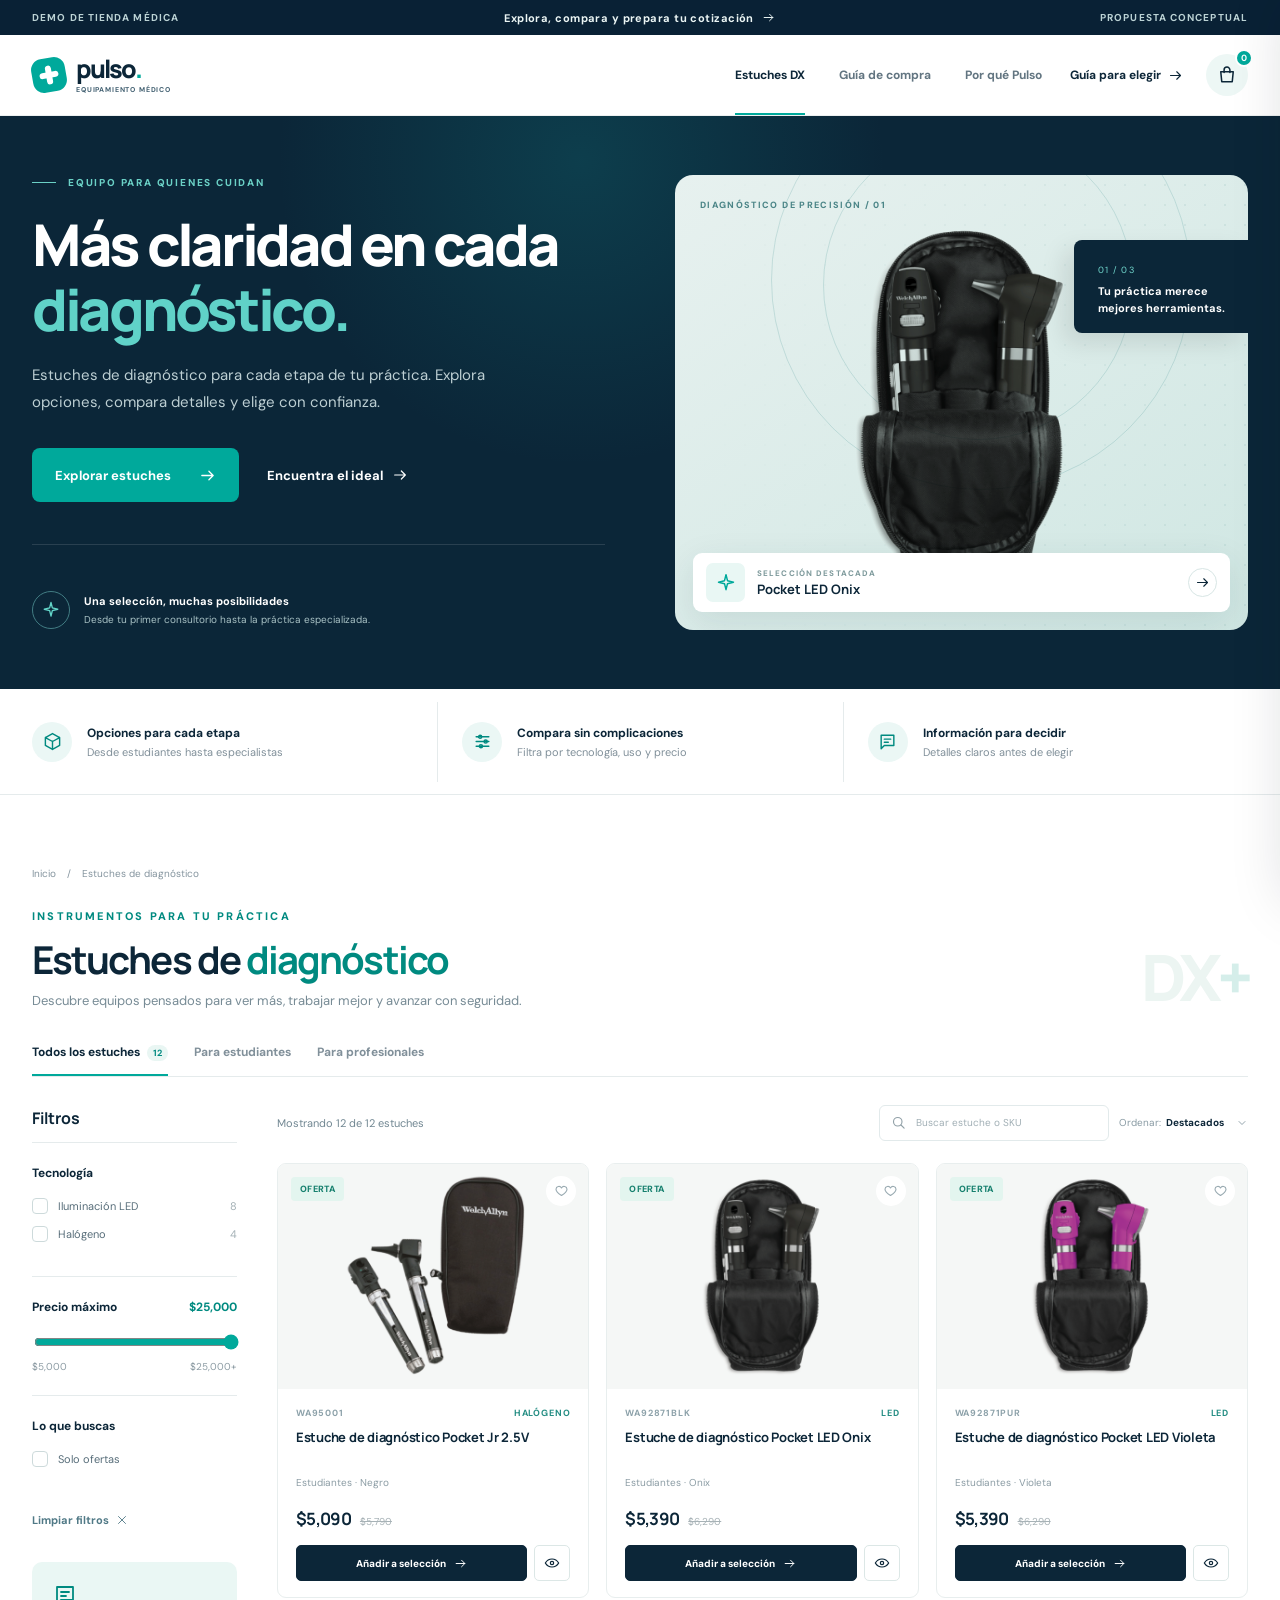
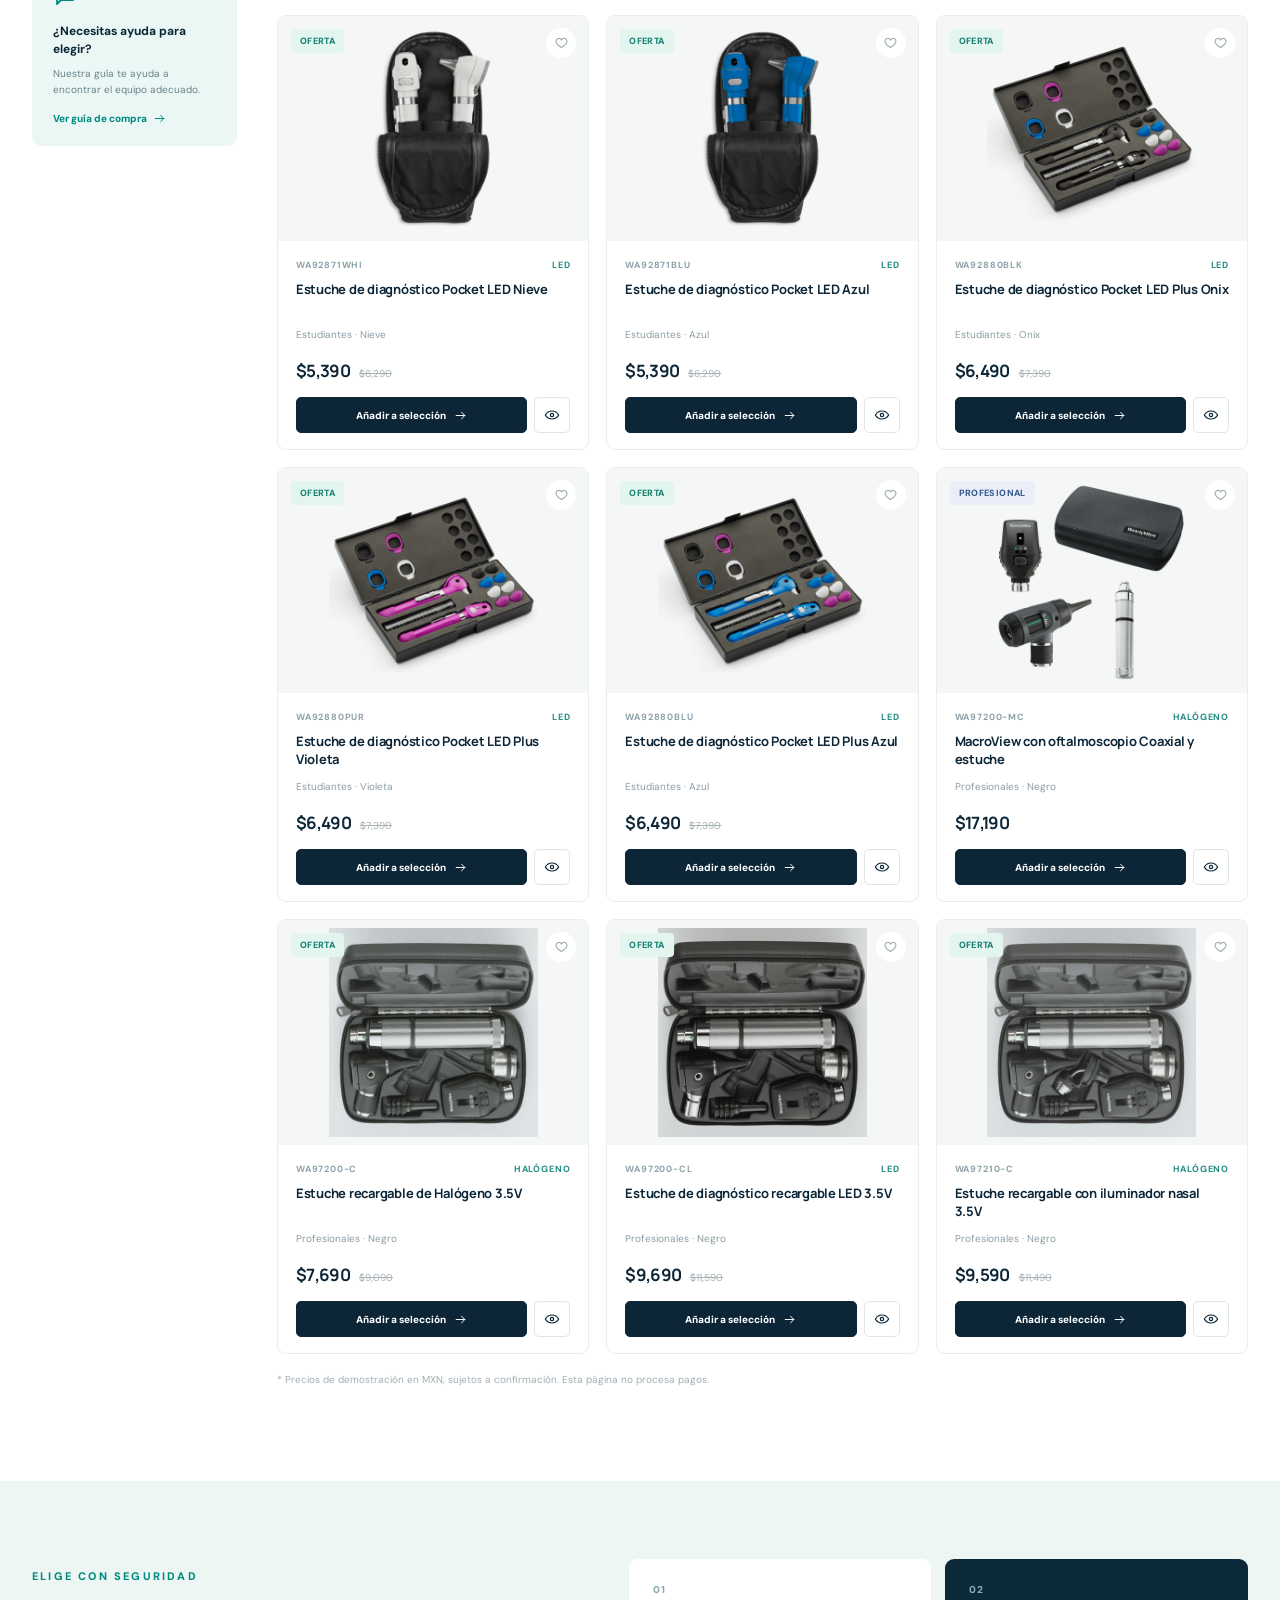
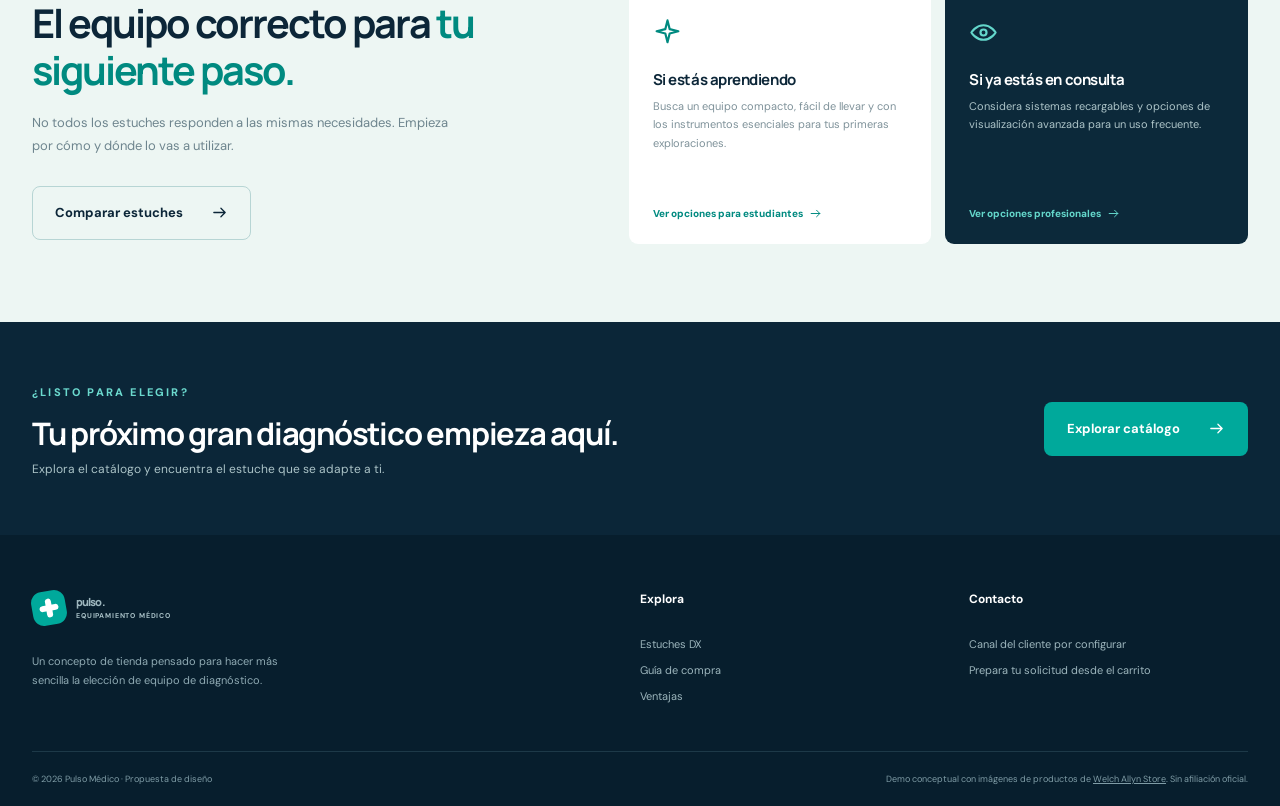
==== index.html @ 20e353cc "Build medical diagnostic kits storefront demo" ====
<!doctype html>
<html lang="es-MX">
<head>
  <meta charset="utf-8">
  <meta name="viewport" content="width=device-width, initial-scale=1">
  <meta name="theme-color" content="#0b2336">
  <meta name="robots" content="noindex, nofollow">
  <meta name="description" content="Demo de tienda de estuches de diagnóstico médico para estudiantes y profesionales.">
  <title>Estuches de diagnóstico | Pulso Médico — Demo</title>
  <link rel="icon" href="favicon.svg" type="image/svg+xml">
  <link rel="preconnect" href="https://fonts.googleapis.com">
  <link rel="preconnect" href="https://fonts.gstatic.com" crossorigin>
  <link href="https://fonts.googleapis.com/css2?family=DM+Sans:wght@400;500;600;700&family=Manrope:wght@400;500;600;700;800&display=swap" rel="stylesheet">
  <link rel="stylesheet" href="styles.css">
</head>
<body>
  <svg class="icon-sprite" xmlns="http://www.w3.org/2000/svg" aria-hidden="true">
    <symbol id="i-search" viewBox="0 0 24 24"><circle cx="10.8" cy="10.8" r="6.8"/><path d="m16 16 5 5"/></symbol>
    <symbol id="i-bag" viewBox="0 0 24 24"><path d="M4.5 8h15l-1.2 12H5.7L4.5 8Z"/><path d="M8.5 9V6a3.5 3.5 0 0 1 7 0v3"/></symbol>
    <symbol id="i-arrow" viewBox="0 0 24 24"><path d="M4 12h16m-6-6 6 6-6 6"/></symbol>
    <symbol id="i-chevron" viewBox="0 0 24 24"><path d="m6 9 6 6 6-6"/></symbol>
    <symbol id="i-check" viewBox="0 0 24 24"><path d="m4 12 5 5L20 6"/></symbol>
    <symbol id="i-heart" viewBox="0 0 24 24"><path d="M20.8 8.4c0 4.4-8.8 10-8.8 10s-8.8-5.6-8.8-10a4.7 4.7 0 0 1 8.8-2.1 4.7 4.7 0 0 1 8.8 2.1Z"/></symbol>
    <symbol id="i-close" viewBox="0 0 24 24"><path d="M5 5 19 19M19 5 5 19"/></symbol>
    <symbol id="i-sliders" viewBox="0 0 24 24"><path d="M4 6h16M4 12h16M4 18h16"/><circle cx="9" cy="6" r="2"/><circle cx="16" cy="12" r="2"/><circle cx="10" cy="18" r="2"/></symbol>
    <symbol id="i-spark" viewBox="0 0 24 24"><path d="m12 2 1.8 7.2L21 11l-7.2 1.8L12 20l-1.8-7.2L3 11l7.2-1.8L12 2Z"/></symbol>
    <symbol id="i-box" viewBox="0 0 24 24"><path d="m12 2 9 5-9 5-9-5 9-5Zm-9 5v10l9 5 9-5V7M12 12v10"/></symbol>
    <symbol id="i-chat" viewBox="0 0 24 24"><path d="M4 4h16v13H8l-4 4V4Z"/><path d="M8 9h8M8 13h5"/></symbol>
    <symbol id="i-eye" viewBox="0 0 24 24"><path d="M2 12s3.5-6 10-6 10 6 10 6-3.5 6-10 6-10-6-10-6Z"/><circle cx="12" cy="12" r="2.5"/></symbol>
    <symbol id="i-trash" viewBox="0 0 24 24"><path d="M4 7h16M9 7V4h6v3M7 7l1 13h8l1-13M10 10v7m4-7v7"/></symbol>
  </svg>

  <div class="announcement"><div class="container announcement-inner"><span>DEMO DE TIENDA MÉDICA</span><span>Explora, compara y prepara tu cotización <svg class="icon"><use href="#i-arrow"/></svg></span><span>PROPUESTA CONCEPTUAL</span></div></div>
  <header class="site-header" id="inicio"><div class="container header-inner">
    <a class="brand" href="#inicio" aria-label="Pulso Médico, ir al inicio"><span class="brand-mark"><span></span><span></span></span><span class="brand-text">pulso<span>.</span><small>EQUIPAMIENTO MÉDICO</small></span></a>
    <nav class="desktop-nav" aria-label="Navegación principal"><a href="#catalogo" class="active">Estuches DX</a><a href="#guia">Guía de compra</a><a href="#ventajas">Por qué Pulso</a></nav>
    <div class="header-actions"><a class="header-help" href="#guia">Guía para elegir <svg class="icon"><use href="#i-arrow"/></svg></a><button class="cart-trigger" type="button" id="open-cart" aria-label="Abrir carrito"><svg class="icon"><use href="#i-bag"/></svg><span id="cart-count">0</span></button><button class="menu-trigger" id="menu-trigger" type="button" aria-label="Abrir menú" aria-expanded="false"><span></span><span></span><span></span></button></div>
  </div><nav class="mobile-nav" id="mobile-nav" aria-label="Navegación móvil" hidden><a href="#catalogo">Estuches DX</a><a href="#guia">Guía de compra</a><a href="#ventajas">Por qué Pulso</a></nav></header>

  <main>
    <section class="hero" aria-labelledby="hero-heading"><div class="container hero-grid"><div class="hero-copy"><div class="eyebrow"><span></span> EQUIPO PARA QUIENES CUIDAN</div><h1 id="hero-heading">Más claridad en cada <em>diagnóstico.</em></h1><p>Estuches de diagnóstico para cada etapa de tu práctica. Explora opciones, compara detalles y elige con confianza.</p><div class="hero-actions"><a class="button button-primary" href="#catalogo">Explorar estuches <svg class="icon"><use href="#i-arrow"/></svg></a><a class="text-link light" href="#guia">Encuentra el ideal <svg class="icon"><use href="#i-arrow"/></svg></a></div><div class="hero-proof"><span><svg class="icon"><use href="#i-spark"/></svg></span><div><strong>Una selección, muchas posibilidades</strong><small>Desde tu primer consultorio hasta la práctica especializada.</small></div></div></div>
    <div class="hero-visual"><div class="hero-orbit orbit-one"></div><div class="hero-orbit orbit-two"></div><span class="hero-visual-label">DIAGNÓSTICO DE PRECISIÓN / 01</span><div class="hero-image-wrap"><img src="assets/pocket-onix.png" alt="Estuche de diagnóstico Welch Allyn Pocket LED Onix" fetchpriority="high"></div><div class="hero-product-info"><span class="hero-product-icon"><svg class="icon"><use href="#i-spark"/></svg></span><span><small>SELECCIÓN DESTACADA</small><strong>Pocket LED Onix</strong></span><a href="#catalogo" aria-label="Ver Pocket LED Onix"><svg class="icon"><use href="#i-arrow"/></svg></a></div><div class="float-note"><span>01 / 03</span><strong>Tu práctica merece<br>mejores herramientas.</strong></div></div></div></section>

    <section class="benefits" id="ventajas" aria-label="Ventajas de la tienda"><div class="container benefits-grid"><div class="benefit"><span class="benefit-icon"><svg class="icon"><use href="#i-box"/></svg></span><div><strong>Opciones para cada etapa</strong><span>Desde estudiantes hasta especialistas</span></div></div><div class="benefit"><span class="benefit-icon"><svg class="icon"><use href="#i-sliders"/></svg></span><div><strong>Compara sin complicaciones</strong><span>Filtra por tecnología, uso y precio</span></div></div><div class="benefit"><span class="benefit-icon"><svg class="icon"><use href="#i-chat"/></svg></span><div><strong>Información para decidir</strong><span>Detalles claros antes de elegir</span></div></div></div></section>

    <section class="catalog-section" id="catalogo" aria-labelledby="catalog-heading"><div class="container"><div class="breadcrumbs"><a href="#inicio">Inicio</a><span>/</span><span>Estuches de diagnóstico</span></div><div class="section-heading"><div><span class="section-kicker">INSTRUMENTOS PARA TU PRÁCTICA</span><h2 id="catalog-heading">Estuches de <span>diagnóstico</span></h2><p>Descubre equipos pensados para ver más, trabajar mejor y avanzar con seguridad.</p></div><div class="heading-decoration" aria-hidden="true">DX<span>+</span></div></div>
    <div class="category-tabs" role="tablist" aria-label="Tipo de estuche"><button class="category-tab active" type="button" data-category="all" role="tab" aria-selected="true">Todos los estuches <span id="all-count">12</span></button><button class="category-tab" type="button" data-category="Estudiantes" role="tab" aria-selected="false">Para estudiantes</button><button class="category-tab" type="button" data-category="Profesionales" role="tab" aria-selected="false">Para profesionales</button></div>
    <div class="catalog-layout"><aside class="filters" id="filters"><div class="filters-top"><h3>Filtros</h3><button class="filters-close" id="filters-close" aria-label="Cerrar filtros"><svg class="icon"><use href="#i-close"/></svg></button></div><div class="filter-group"><h4>Tecnología</h4><label class="check-row"><input type="checkbox" name="technology" value="LED"><span class="fake-check"></span><span>Iluminación LED</span><span class="filter-count">8</span></label><label class="check-row"><input type="checkbox" name="technology" value="Halógeno"><span class="fake-check"></span><span>Halógeno</span><span class="filter-count">4</span></label></div><div class="filter-group"><h4>Precio máximo <span id="price-display">$25,000</span></h4><input id="price-range" type="range" min="5000" max="25000" step="500" value="25000" aria-label="Precio máximo"><div class="range-labels"><span>$5,000</span><span>$25,000+</span></div></div><div class="filter-group"><h4>Lo que buscas</h4><label class="check-row"><input type="checkbox" id="sale-only"><span class="fake-check"></span><span>Solo ofertas</span></label></div><button class="clear-filters" id="clear-filters" type="button">Limpiar filtros <svg class="icon"><use href="#i-close"/></svg></button><div class="filter-help"><svg class="icon"><use href="#i-chat"/></svg><strong>¿Necesitas ayuda para elegir?</strong><span>Nuestra guía te ayuda a encontrar el equipo adecuado.</span><a href="#guia">Ver guía de compra <svg class="icon"><use href="#i-arrow"/></svg></a></div></aside>
    <div class="catalog-main"><div class="catalog-toolbar"><div class="result-count" id="result-count">Mostrando 12 estuches</div><div class="toolbar-actions"><label class="search-field"><svg class="icon"><use href="#i-search"/></svg><input id="search-input" type="search" placeholder="Buscar estuche o SKU" aria-label="Buscar estuche o SKU"></label><label class="sort-field"><span>Ordenar:</span><select id="sort-select" aria-label="Ordenar productos"><option value="featured">Destacados</option><option value="price-asc">Menor precio</option><option value="price-desc">Mayor precio</option><option value="name">Nombre A–Z</option></select><svg class="icon"><use href="#i-chevron"/></svg></label><button class="filter-toggle" id="filter-toggle" type="button"><svg class="icon"><use href="#i-sliders"/></svg> Filtros</button></div></div><div id="active-filters" class="active-filters" aria-live="polite"></div><div class="product-grid" id="product-grid"></div><div class="empty-state" id="empty-state" hidden><span><svg class="icon"><use href="#i-search"/></svg></span><h3>No encontramos estuches con esos filtros</h3><p>Prueba con otro término o ajusta los filtros para ver más opciones.</p><button type="button" class="button button-dark" id="empty-reset">Ver todos los estuches</button></div><p class="catalog-note">* Precios de demostración en MXN, sujetos a confirmación. Esta página no procesa pagos.</p></div></div></div></section>

    <section class="guide-section" id="guia"><div class="container guide-grid"><div class="guide-copy"><span class="section-kicker">ELIGE CON SEGURIDAD</span><h2>El equipo correcto para <em>tu siguiente paso.</em></h2><p>No todos los estuches responden a las mismas necesidades. Empieza por cómo y dónde lo vas a utilizar.</p><a href="#catalogo" class="button button-outline">Comparar estuches <svg class="icon"><use href="#i-arrow"/></svg></a></div><div class="guide-cards"><article class="guide-card"><span>01</span><svg class="icon"><use href="#i-spark"/></svg><h3>Si estás aprendiendo</h3><p>Busca un equipo compacto, fácil de llevar y con los instrumentos esenciales para tus primeras exploraciones.</p><button type="button" data-guide="Estudiantes">Ver opciones para estudiantes <svg class="icon"><use href="#i-arrow"/></svg></button></article><article class="guide-card dark"><span>02</span><svg class="icon"><use href="#i-eye"/></svg><h3>Si ya estás en consulta</h3><p>Considera sistemas recargables y opciones de visualización avanzada para un uso frecuente.</p><button type="button" data-guide="Profesionales">Ver opciones profesionales <svg class="icon"><use href="#i-arrow"/></svg></button></article></div></div></section>
    <section class="closing-cta"><div class="container closing-inner"><div><span class="section-kicker">¿LISTO PARA ELEGIR?</span><h2>Tu próximo gran diagnóstico empieza aquí.</h2><p>Explora el catálogo y encuentra el estuche que se adapte a ti.</p></div><a class="button button-primary" href="#catalogo">Explorar catálogo <svg class="icon"><use href="#i-arrow"/></svg></a></div></section>
  </main>
  <footer class="site-footer"><div class="container footer-main"><div><a class="brand footer-brand" href="#inicio"><span class="brand-mark"><span></span><span></span></span><span class="brand-text">pulso<span>.</span><small>EQUIPAMIENTO MÉDICO</small></span></a><p>Un concepto de tienda pensado para hacer más sencilla la elección de equipo de diagnóstico.</p></div><div><h3>Explora</h3><a href="#catalogo">Estuches DX</a><a href="#guia">Guía de compra</a><a href="#ventajas">Ventajas</a></div><div><h3>Contacto</h3><span>Canal del cliente por configurar</span><span>Prepara tu solicitud desde el carrito</span></div></div><div class="container footer-bottom"><span>© 2026 Pulso Médico · Propuesta de diseño</span><span>Demo conceptual con imágenes de productos de <a href="https://welchallynstore.mx/categoria-producto/estuches-de-dx" target="_blank" rel="noopener noreferrer">Welch Allyn Store</a>. Sin afiliación oficial.</span></div></footer>
  <div class="overlay" id="overlay" hidden></div><aside class="cart-drawer" id="cart-drawer" aria-label="Carrito de demostración" aria-hidden="true"><div class="drawer-header"><div><span>MI SELECCIÓN</span><h2>Tu carrito <small id="drawer-count">(0)</small></h2></div><button type="button" class="icon-button" id="close-cart" aria-label="Cerrar carrito"><svg class="icon"><use href="#i-close"/></svg></button></div><div class="cart-items" id="cart-items"></div><div class="cart-footer"><div class="cart-subtotal"><span>Subtotal estimado</span><strong id="cart-subtotal">$0</strong></div><p>Precios ilustrativos. El vendedor confirmará precio y disponibilidad.</p><button class="button button-primary full" id="quote-button" type="button">Copiar solicitud <svg class="icon"><use href="#i-arrow"/></svg></button><button class="text-button" id="continue-shopping" type="button">Seguir explorando</button></div></aside>
  <div class="modal" id="product-modal" role="dialog" aria-modal="true" aria-labelledby="modal-title" aria-hidden="true"><div class="modal-panel"><button type="button" class="icon-button modal-close" id="close-modal" aria-label="Cerrar detalles"><svg class="icon"><use href="#i-close"/></svg></button><div id="modal-content"></div></div></div><div class="toast" id="toast" role="status" aria-live="polite"></div>
  <script src="app.js" defer></script>
</body>
</html>
---- styles.css ----
:root{--ink:#0c2638;--ink-soft:#426071;--muted:#7a8c96;--teal:#00a99b;--teal-dark:#008a80;--mint:#e9f7f4;--cream:#f7f8f7;--line:#e5ebec;--white:#fff;--shadow:0 18px 50px rgba(19,50,63,.1)}
*{box-sizing:border-box}html{scroll-behavior:smooth}body{margin:0;background:#fff;color:var(--ink);font-family:"DM Sans",Arial,sans-serif;-webkit-font-smoothing:antialiased}body.locked{overflow:hidden}button,input,select{font:inherit}button{cursor:pointer}a{color:inherit;text-decoration:none}img{max-width:100%;display:block}.icon-sprite{position:absolute;width:0;height:0;overflow:hidden}.icon{width:20px;height:20px;fill:none;stroke:currentColor;stroke-width:1.8;stroke-linecap:round;stroke-linejoin:round;flex:none}.container{width:min(100% - 64px,1280px);margin-inline:auto}.button{display:inline-flex;align-items:center;justify-content:space-between;gap:28px;min-height:54px;padding:0 22px;border:1px solid transparent;border-radius:8px;font-weight:700;font-size:13px;white-space:nowrap;transition:transform .2s,background .2s,box-shadow .2s}.button:hover{transform:translateY(-2px)}.button .icon{width:17px;height:17px}.button-primary{color:#fff;background:var(--teal)}.button-primary:hover{background:var(--teal-dark);box-shadow:0 10px 25px rgba(0,169,155,.2)}.button-dark{color:#fff;background:var(--ink)}.button-outline{border-color:#b7d5d4;color:var(--ink);background:transparent}.button-outline:hover{background:#fff}.button.full{width:100%}.text-link{display:inline-flex;align-items:center;gap:9px;font-size:13px;font-weight:700}.text-link .icon{width:16px;height:16px}.text-link.light{color:#fff}.section-kicker{font-size:11px;letter-spacing:.2em;font-weight:800;color:var(--teal-dark)}
.announcement{height:35px;background:#092135;color:#bcd3d5;font-size:10px;font-weight:700;letter-spacing:.11em}.announcement-inner{height:100%;display:flex;align-items:center;justify-content:space-between}.announcement-inner span:nth-child(2){display:flex;align-items:center;gap:8px;color:#ecf6f5;letter-spacing:.04em;text-transform:none;font-size:11px}.announcement .icon{width:13px;height:13px}
.site-header{position:relative;z-index:20;background:#fff;border-bottom:1px solid #edf0f0}.header-inner{height:80px;display:flex;align-items:center;justify-content:space-between;gap:28px}.brand{display:inline-flex;align-items:center;gap:10px;min-width:166px}.brand-mark{width:34px;height:34px;border-radius:11px;background:var(--teal);position:relative;display:block;transform:rotate(-10deg)}.brand-mark span{position:absolute;left:50%;top:50%;transform:translate(-50%,-50%);background:#fff;border-radius:4px}.brand-mark span:first-child{width:19px;height:6px}.brand-mark span:last-child{width:6px;height:19px}.brand-text{font-family:Manrope,Arial,sans-serif;font-weight:800;font-size:25px;line-height:.95;letter-spacing:-.08em}.brand-text>span{color:var(--teal)}.brand-text small{display:block;font-family:"DM Sans",Arial,sans-serif;letter-spacing:.12em;font-size:7px;font-weight:700;margin-top:6px;color:var(--ink-soft)}.desktop-nav{display:flex;height:100%;align-items:center;gap:34px;margin-left:auto}.desktop-nav a{font-size:12px;font-weight:700;color:#627581;height:100%;display:flex;align-items:center;position:relative}.desktop-nav a.active,.desktop-nav a:hover{color:var(--ink)}.desktop-nav a.active::after{content:"";height:2px;background:var(--teal);position:absolute;bottom:0;left:0;right:0}.header-actions{display:flex;align-items:center;gap:23px}.header-help{font-size:12px;font-weight:700;display:flex;align-items:center;gap:7px;color:var(--ink)}.header-help .icon{width:15px;height:15px}.cart-trigger{border:0;background:#edf7f5;color:var(--ink);width:42px;height:42px;border-radius:50%;position:relative;display:grid;place-items:center}.cart-trigger .icon{width:20px;height:20px}.cart-trigger span{position:absolute;top:-5px;right:-5px;background:var(--teal);color:#fff;border:2px solid #fff;border-radius:50%;min-width:18px;height:18px;display:grid;place-items:center;font-size:9px;font-weight:700}.menu-trigger{display:none;background:none;border:0;width:30px;padding:4px}.menu-trigger span{display:block;height:2px;background:var(--ink);margin:5px 0}.mobile-nav{display:none}
.hero{position:relative;overflow:hidden;background:#0b2638;color:#fff}.hero::before{content:"";position:absolute;width:650px;height:650px;border-radius:50%;background:radial-gradient(circle,rgba(18,120,127,.29),transparent 66%);left:20%;top:-280px;pointer-events:none}.hero-grid{min-height:550px;display:grid;grid-template-columns:1fr 1fr;align-items:center;gap:70px;padding-top:46px;padding-bottom:46px;position:relative}.hero-copy{padding:14px 0}.eyebrow{display:flex;align-items:center;gap:12px;color:#6bd1c6;letter-spacing:.18em;font-size:10px;font-weight:800}.eyebrow span{width:24px;height:1px;background:#6bd1c6}.hero h1{font-family:Manrope,Arial,sans-serif;font-weight:800;letter-spacing:-.057em;font-size:clamp(44px,4.5vw,69px);line-height:1.13;max-width:650px;margin:23px 0 20px}.hero h1 em,.guide-copy h2 em{font-style:normal;color:#60d2c8}.hero-copy>p{max-width:500px;color:#bdcfd3;font-size:15px;line-height:1.8;margin:0}.hero-actions{display:flex;align-items:center;gap:28px;margin-top:32px}.hero-proof{display:flex;gap:14px;align-items:center;padding-top:46px;margin-top:42px;border-top:1px solid rgba(255,255,255,.12)}.hero-proof>span{width:38px;height:38px;border:1px solid #427d84;border-radius:50%;display:grid;place-items:center;color:#63d5c9}.hero-proof .icon{width:18px}.hero-proof strong{font-size:11px;display:block}.hero-proof small{display:block;color:#a9c2c5;font-size:10px;margin-top:5px}
.hero-visual{height:455px;position:relative;isolation:isolate;border-radius:18px;background:linear-gradient(145deg,#e7f1ef,#d0e7e3);overflow:hidden}.hero-visual::after{content:"";position:absolute;inset:0;background-image:radial-gradient(#8db9b8 1px,transparent 1px);background-size:20px 20px;opacity:.2;mask-image:linear-gradient(to right,transparent,black);z-index:-1}.hero-orbit{position:absolute;border:1px solid rgba(72,152,149,.22);border-radius:50%;z-index:-1}.orbit-one{width:420px;height:420px;right:10%;top:-23%}.orbit-two{width:310px;height:310px;right:20%;top:-10%}.hero-visual-label{position:absolute;top:24px;left:25px;font-size:9px;color:#4b8587;font-weight:800;letter-spacing:.15em}.hero-image-wrap{position:absolute;inset:42px 35px 38px;display:flex;align-items:center;justify-content:center}.hero-image-wrap img{height:100%;width:100%;object-fit:contain;mix-blend-mode:multiply;filter:contrast(1.05)}.hero-product-info{position:absolute;z-index:2;bottom:18px;left:18px;right:18px;background:#fff;border-radius:9px;display:flex;align-items:center;padding:10px 13px;gap:12px;color:var(--ink);box-shadow:0 10px 35px rgba(16,54,65,.1)}.hero-product-icon{width:39px;height:39px;display:grid;place-items:center;background:#e9f7f4;color:var(--teal);border-radius:7px}.hero-product-info small{display:block;color:#7e9a9c;letter-spacing:.14em;font-size:8px;font-weight:800}.hero-product-info strong{font-family:Manrope,Arial,sans-serif;font-size:13px;margin-top:2px;display:block}.hero-product-info a{margin-left:auto;border:1px solid #d8e6e5;width:29px;height:29px;display:grid;place-items:center;border-radius:50%}.hero-product-info a .icon{width:15px;height:15px}.float-note{position:absolute;z-index:3;right:-1px;top:65px;background:#0b2638;color:#fff;padding:17px 24px;border-radius:8px 0 0 8px;box-shadow:-10px 10px 25px rgba(0,0,0,.1)}.float-note span{font-size:9px;color:#72d8ce;letter-spacing:.14em}.float-note strong{display:block;font-size:11px;line-height:1.5;margin-top:5px}
.benefits{border-bottom:1px solid var(--line);background:#fff}.benefits-grid{min-height:105px;display:grid;grid-template-columns:repeat(3,1fr);align-items:center}.benefit{display:flex;align-items:center;gap:15px;padding:20px 24px}.benefit:first-child{padding-left:0}.benefit+.benefit{border-left:1px solid var(--line)}.benefit-icon{width:40px;height:40px;display:grid;place-items:center;border-radius:50%;background:#ebf7f5;color:var(--teal-dark)}.benefit-icon .icon{width:19px;height:19px}.benefit strong{display:block;font-size:12px;font-weight:700}.benefit span:not(.benefit-icon){display:block;color:#81909a;font-size:11px;margin-top:4px}
.catalog-section{padding:72px 0 95px;background:#fff}.breadcrumbs{display:flex;gap:11px;color:#84949e;font-size:10px;margin-bottom:24px}.breadcrumbs a:hover{color:var(--teal-dark)}.section-heading{display:flex;align-items:flex-end;justify-content:space-between;gap:30px;margin-bottom:35px}.section-heading h2{font-family:Manrope,Arial,sans-serif;font-size:clamp(32px,3vw,43px);line-height:1.2;letter-spacing:-.05em;margin:12px 0 9px}.section-heading h2 span{color:var(--teal-dark)}.section-heading p{font-size:13px;color:#778b95;margin:0}.heading-decoration{font-family:Manrope,Arial,sans-serif;font-size:64px;font-weight:800;line-height:1;color:#ecf5f2;letter-spacing:-.08em}.heading-decoration span{color:#d5eeea}.category-tabs{display:flex;gap:26px;border-bottom:1px solid var(--line);margin-bottom:27px;overflow-x:auto;scrollbar-width:none}.category-tabs::-webkit-scrollbar{display:none}.category-tab{border:0;background:none;white-space:nowrap;color:#81909a;padding:0 0 16px;font-size:12px;font-weight:700;position:relative}.category-tab.active{color:var(--ink)}.category-tab.active::after{content:"";position:absolute;bottom:0;left:0;right:0;height:2px;background:var(--teal)}.category-tab span{background:#e9f6f3;color:var(--teal-dark);padding:2px 6px;border-radius:20px;font-size:9px;margin-left:4px}.catalog-layout{display:grid;grid-template-columns:205px minmax(0,1fr);gap:40px}.filters{padding-top:3px}.filters-top{display:flex;align-items:center;justify-content:space-between;margin-bottom:13px}.filters h3{font-family:Manrope,Arial,sans-serif;font-size:16px;margin:0}.filters-close{display:none}.filter-group{padding:22px 0;border-top:1px solid var(--line)}.filter-group h4{display:flex;justify-content:space-between;font-size:12px;margin:0 0 17px}.filter-group h4 span{color:var(--teal-dark);font-weight:700}.check-row{display:flex;align-items:center;gap:10px;font-size:11px;color:#586e7a;margin:12px 0;cursor:pointer}.check-row input{position:absolute;opacity:0}.fake-check{width:16px;height:16px;border:1px solid #cddadb;border-radius:4px;display:grid;place-items:center}.check-row input:checked+.fake-check{background:var(--teal);border-color:var(--teal)}.check-row input:checked+.fake-check::after{content:"";width:7px;height:4px;border-left:2px solid #fff;border-bottom:2px solid #fff;transform:rotate(-45deg) translateY(-1px)}.check-row input:focus-visible+.fake-check{outline:2px solid var(--ink);outline-offset:2px}.filter-count{color:#a2afb4;margin-left:auto}.filter-group input[type=range]{width:100%;accent-color:var(--teal);cursor:pointer}.range-labels{display:flex;justify-content:space-between;color:#8d9ca4;font-size:10px;margin-top:5px}.clear-filters{display:flex;align-items:center;gap:7px;border:0;background:none;color:#507986;font-size:11px;font-weight:700;padding:0;margin-top:12px}.clear-filters .icon{width:12px;height:12px}.filter-help{margin-top:35px;border-radius:10px;background:#eaf7f4;padding:21px;display:flex;align-items:flex-start;flex-direction:column}.filter-help>.icon{color:var(--teal-dark);width:24px;height:24px;margin-bottom:16px}.filter-help strong{font-size:12px;line-height:1.45}.filter-help span{font-size:10px;color:#69828c;line-height:1.6;margin:8px 0 14px}.filter-help a{display:flex;align-items:center;gap:6px;color:var(--teal-dark);font-weight:800;font-size:10px}.filter-help a .icon{width:13px;height:13px}
.catalog-toolbar{display:flex;align-items:center;justify-content:space-between;gap:16px;margin:0 0 22px;min-height:37px}.result-count{font-size:11px;color:#718792;white-space:nowrap}.toolbar-actions{display:flex;align-items:center;gap:10px}.search-field{width:230px;height:36px;border:1px solid #e2eaeb;border-radius:6px;display:flex;align-items:center;padding:0 11px;gap:8px;color:#91a0a7}.search-field .icon{width:15px;height:15px}.search-field input{border:0;outline:0;min-width:0;width:100%;font-size:10px;color:var(--ink);background:none}.search-field input::placeholder{color:#a1afb5}.sort-field{height:36px;display:flex;align-items:center;position:relative;gap:5px;font-size:10px;color:#889aa3;white-space:nowrap}.sort-field select{appearance:none;border:0;outline:0;background:none;color:var(--ink);font-size:10px;font-weight:700;padding-right:17px;cursor:pointer}.sort-field .icon{position:absolute;right:0;width:12px;height:12px;pointer-events:none}.filter-toggle{display:none}.active-filters{display:flex;gap:7px;flex-wrap:wrap}.active-filters:not(:empty){margin-bottom:16px}.active-filters button{border:1px solid #cbe9e4;background:#eff9f7;color:#276e71;border-radius:20px;padding:5px 9px;font-size:10px;display:flex;gap:6px;align-items:center}.active-filters .icon{width:11px;height:11px}
.product-grid{display:grid;grid-template-columns:repeat(3,minmax(0,1fr));gap:17px}.product-card{position:relative;border:1px solid #e8eeee;border-radius:9px;background:#fff;overflow:hidden;transition:box-shadow .2s,transform .2s}.product-card:hover{box-shadow:var(--shadow);transform:translateY(-3px)}.product-image{position:relative;height:225px;background:#f5f7f6;display:flex;align-items:center;justify-content:center;overflow:hidden}.product-image img{width:100%;height:100%;object-fit:contain;mix-blend-mode:multiply;padding:8px 22px;transition:transform .3s}.product-card:hover .product-image img{transform:scale(1.045)}.product-badge{position:absolute;top:13px;left:13px;z-index:2;padding:6px 9px;border-radius:4px;background:#e3f5ef;color:#16806e;font-size:9px;font-weight:800;letter-spacing:.04em}.product-badge.new{background:#e9eef9;color:#355991}.favorite{position:absolute;z-index:2;right:12px;top:12px;border:0;border-radius:50%;width:30px;height:30px;background:#fff;color:#9aabb2;display:grid;place-items:center}.favorite .icon{width:15px;height:15px}.favorite.active{color:#e05d66}.favorite.active .icon{fill:#ffe5e7}.product-body{padding:18px 18px 16px}.product-meta{display:flex;align-items:center;justify-content:space-between;color:#8ca1a9;font-size:9px;font-weight:700;letter-spacing:.09em;text-transform:uppercase}.product-meta span:last-child{color:#248d83}.product-card h3{min-height:42px;font-family:Manrope,Arial,sans-serif;line-height:1.4;letter-spacing:-.02em;font-size:13px;margin:9px 0 6px}.product-subtitle{font-size:10px;min-height:16px;color:#8b9ca4;margin:0 0 15px}.price-line{display:flex;align-items:baseline;gap:9px;margin:0 0 15px}.price-line strong{font-family:Manrope,Arial,sans-serif;font-size:17px;letter-spacing:-.04em}.price-line del{font-size:10px;color:#a7b2b6}.product-actions{display:grid;grid-template-columns:1fr 36px;gap:7px}.add-button{border:1px solid var(--ink);background:var(--ink);color:#fff;border-radius:5px;font-size:10px;font-weight:800;min-height:36px;display:flex;align-items:center;justify-content:center;gap:8px}.add-button:hover{background:var(--teal-dark);border-color:var(--teal-dark)}.add-button .icon{width:13px;height:13px}.quick-view{border:1px solid #dce7e6;background:#fff;color:var(--ink);border-radius:5px;display:grid;place-items:center}.quick-view:hover{border-color:var(--teal);color:var(--teal-dark)}.quick-view .icon{width:16px;height:16px}.catalog-note{color:#a1adb2;font-size:10px;margin:19px 0 0}.empty-state{text-align:center;border:1px dashed #c9dcd9;border-radius:12px;padding:60px 20px}.empty-state>span{width:60px;height:60px;border-radius:50%;display:grid;place-items:center;background:#e9f7f4;color:var(--teal-dark);margin:auto}.empty-state h3{font-family:Manrope,Arial,sans-serif;font-size:19px;margin:20px 0 8px}.empty-state p{font-size:12px;color:#758a94;margin:0 0 22px}
.guide-section{background:#edf6f3;padding:78px 0}.guide-grid{display:grid;grid-template-columns:.9fr 1.1fr;gap:90px;align-items:center}.guide-copy h2{font-family:Manrope,Arial,sans-serif;font-size:clamp(32px,3.1vw,45px);line-height:1.2;letter-spacing:-.05em;margin:15px 0 16px}.guide-copy h2 em{color:var(--teal-dark)}.guide-copy p{font-size:13px;color:#6e858e;line-height:1.8;max-width:420px;margin:0 0 28px}.guide-cards{display:grid;grid-template-columns:1fr 1fr;gap:14px}.guide-card{border-radius:9px;background:#fff;padding:24px;min-height:285px;display:flex;flex-direction:column}.guide-card>span{font-size:10px;color:#8ba6ad;letter-spacing:.1em;font-weight:800}.guide-card>.icon{width:29px;height:29px;color:var(--teal-dark);margin:22px 0}.guide-card h3{font-family:Manrope,Arial,sans-serif;font-size:15px;letter-spacing:-.03em;margin:0 0 7px}.guide-card p{font-size:11px;line-height:1.65;color:#7f929a;margin:0 0 15px}.guide-card button{border:0;background:none;color:var(--teal-dark);font-size:10px;font-weight:800;padding:0;display:flex;align-items:center;gap:6px;margin-top:auto;text-align:left}.guide-card button .icon{width:13px;height:13px}.guide-card.dark{background:#0c293a;color:#fff}.guide-card.dark>.icon,.guide-card.dark button{color:#64d7cb}.guide-card.dark p{color:#adc4c8}.guide-card.dark>span{color:#87afb3}
.closing-cta{background:#0b2638;color:#fff;padding:58px 0}.closing-inner{display:flex;align-items:center;justify-content:space-between;gap:30px}.closing-inner h2{font-family:Manrope,Arial,sans-serif;font-size:31px;letter-spacing:-.04em;margin:11px 0 7px}.closing-inner p{font-size:12px;color:#abc3c7;margin:0}.closing-inner .section-kicker{color:#6bd9ce}
.site-footer{background:#071e2d;color:#fff}.footer-main{display:grid;grid-template-columns:2fr 1fr 1fr;gap:50px;padding-top:56px;padding-bottom:48px}.footer-brand .brand-text small{color:#a9c1c7}.footer-main p{font-size:11px;line-height:1.7;color:#8faab3;max-width:260px;margin:22px 0 0}.footer-main h3{font-size:12px;margin:0 0 18px}.footer-main>div:not(:first-child){display:flex;flex-direction:column;gap:12px}.footer-main a:not(.brand),.footer-main span{color:#9db6bd;font-size:11px}.footer-main a:hover,.footer-bottom a:hover{color:#6bd9ce}.footer-bottom{border-top:1px solid #1d3948;display:flex;justify-content:space-between;gap:20px;padding-top:21px;padding-bottom:21px;color:#7f9ca6;font-size:9px}.footer-bottom a{text-decoration:underline}
.overlay{position:fixed;inset:0;z-index:50;background:rgba(5,25,36,.52);opacity:0;transition:opacity .25s}.overlay.visible{opacity:1}.cart-drawer{position:fixed;z-index:60;right:0;top:0;height:100dvh;width:min(100%,430px);background:#fff;box-shadow:-15px 0 55px rgba(4,21,31,.15);display:flex;flex-direction:column;transform:translateX(105%);transition:transform .28s}.cart-drawer.open{transform:translateX(0)}.drawer-header{padding:25px;display:flex;align-items:flex-start;justify-content:space-between;border-bottom:1px solid var(--line)}.drawer-header>div>span{font-size:9px;color:var(--teal-dark);font-weight:800;letter-spacing:.15em}.drawer-header h2{font-family:Manrope,Arial,sans-serif;font-size:23px;letter-spacing:-.04em;margin:6px 0 0}.drawer-header small{font-size:14px;color:#91a5ac}.icon-button{width:32px;height:32px;border:1px solid #e2ebeb;background:#fff;border-radius:50%;display:grid;place-items:center;color:var(--ink)}.icon-button .icon{width:16px;height:16px}.cart-items{padding:15px 25px;overflow:auto;flex:1}.cart-empty{height:100%;display:flex;flex-direction:column;align-items:center;justify-content:center;text-align:center;padding:20px}.cart-empty .icon{width:40px;height:40px;color:var(--teal-dark)}.cart-empty h3{font-family:Manrope,Arial,sans-serif;font-size:17px;margin:17px 0 5px}.cart-empty p{font-size:11px;color:#8b9ca4;line-height:1.6}.cart-item{display:grid;grid-template-columns:76px 1fr;gap:12px;padding:15px 0;border-bottom:1px solid var(--line)}.cart-item img{width:76px;height:76px;background:#f5f7f6;object-fit:contain;border-radius:5px;mix-blend-mode:multiply}.cart-item h3{font-size:11px;line-height:1.4;margin:2px 0 5px}.cart-item p{font-size:10px;color:#8a9ba2;margin:0 0 8px}.cart-item strong{font-size:12px}.cart-item-bottom{display:flex;align-items:center;justify-content:space-between;margin-top:9px}.qty-control{display:flex;align-items:center;border:1px solid #dce8e7;border-radius:4px}.qty-control button{border:0;background:none;width:25px;height:24px;color:var(--ink)}.qty-control span{font-size:10px;min-width:20px;text-align:center}.remove-item{border:0;background:none;color:#9bacb3}.remove-item .icon{width:15px;height:15px}.cart-footer{padding:22px 25px 25px;border-top:1px solid var(--line)}.cart-subtotal{display:flex;align-items:center;justify-content:space-between;font-size:12px}.cart-subtotal strong{font-family:Manrope,Arial,sans-serif;font-size:20px}.cart-footer p{font-size:10px;color:#8a9ba2;line-height:1.5;margin:11px 0 17px}.cart-footer .text-button{width:100%;border:0;background:none;color:#6c848d;font-size:11px;margin-top:13px}
.modal{position:fixed;inset:0;z-index:70;display:flex;align-items:center;justify-content:center;padding:20px;pointer-events:none;opacity:0;transition:opacity .2s}.modal.open{opacity:1;pointer-events:auto}.modal-panel{position:relative;background:#fff;border-radius:12px;width:min(100%,760px);max-height:min(90dvh,800px);overflow:auto;box-shadow:0 30px 70px rgba(0,0,0,.2)}.modal-close{position:absolute;top:18px;right:18px;z-index:2}.modal-grid{display:grid;grid-template-columns:1fr 1fr}.modal-image{background:#f5f8f7;min-height:400px;display:grid;place-items:center}.modal-image img{width:100%;height:400px;object-fit:contain;mix-blend-mode:multiply;padding:20px}.modal-details{padding:45px 32px 35px}.modal-details .product-meta{justify-content:flex-start;gap:15px}.modal-details h2{font-family:Manrope,Arial,sans-serif;font-size:25px;line-height:1.25;letter-spacing:-.04em;margin:12px 0}.modal-details>p{font-size:12px;color:#6b828d;line-height:1.7}.modal-details .price-line{margin:20px 0}.modal-details .price-line strong{font-size:24px}.modal-details ul{padding:0;list-style:none;margin:18px 0 24px}.modal-details li{display:flex;align-items:center;gap:8px;font-size:11px;margin:11px 0}.modal-details li .icon{width:14px;height:14px;color:var(--teal-dark)}.toast{position:fixed;z-index:100;bottom:25px;left:50%;transform:translate(-50%,20px);padding:12px 17px;background:#0c293a;color:#fff;border-radius:6px;box-shadow:var(--shadow);font-size:11px;opacity:0;pointer-events:none;transition:opacity .2s,transform .2s;white-space:nowrap}.toast.show{opacity:1;transform:translate(-50%,0)}
@media(max-width:1100px){.container{width:min(100% - 44px,1280px)}.hero-grid{gap:35px}.catalog-layout{gap:24px;grid-template-columns:180px minmax(0,1fr)}.product-grid{gap:12px}.product-image{height:195px}.product-body{padding:14px}.header-help{display:none}.guide-grid{gap:40px}}
@media(max-width:800px){.desktop-nav{display:none}.menu-trigger{display:block}.mobile-nav:not([hidden]){display:flex;flex-direction:column;padding:5px 22px 16px;border-top:1px solid var(--line);box-shadow:0 15px 30px rgba(0,0,0,.08)}.mobile-nav a{padding:12px 0;font-size:13px;font-weight:700;border-bottom:1px solid var(--line)}.hero-grid{grid-template-columns:1fr;gap:30px;padding-top:50px;padding-bottom:40px}.hero-copy{padding:0}.hero h1{max-width:700px}.hero-visual{height:390px}.hero-proof{padding-top:28px;margin-top:32px}.benefits-grid{grid-template-columns:1fr 1fr}.benefit:last-child{grid-column:1/-1;border-top:1px solid var(--line);border-left:0}.catalog-layout{display:block}.filters{position:fixed;z-index:65;left:0;top:0;width:min(320px,90vw);height:100dvh;background:#fff;padding:24px;overflow:auto;transform:translateX(-105%);transition:transform .25s;box-shadow:15px 0 40px rgba(0,0,0,.1)}.filters.open{transform:translateX(0)}.filters-close{display:grid;width:28px;height:28px;border:0;background:#eff7f5;border-radius:50%;place-items:center}.filters-close .icon{width:15px;height:15px}.filter-toggle{display:flex;align-items:center;gap:6px;border:1px solid #dce8e7;background:#fff;color:var(--ink);border-radius:5px;height:36px;padding:0 10px;font-size:11px;font-weight:700}.filter-toggle .icon{width:15px;height:15px}.product-grid{grid-template-columns:repeat(3,minmax(0,1fr))}.guide-grid{grid-template-columns:1fr}.closing-inner{align-items:flex-start;flex-direction:column}.footer-main{grid-template-columns:2fr 1fr}.footer-main>div:last-child{grid-column:2}.footer-bottom{flex-direction:column}}
@media(max-width:620px){.container{width:min(100% - 36px,1280px)}.announcement-inner span:first-child,.announcement-inner span:last-child{display:none}.announcement-inner{justify-content:center}.header-inner{height:68px}.brand-text{font-size:22px}.brand-mark{width:31px;height:31px}.hero-grid{padding-top:38px}.hero h1{font-size:42px}.hero-copy>p{font-size:13px}.hero-actions{gap:19px;flex-wrap:wrap}.hero-visual{height:330px}.hero-image-wrap{inset:28px 20px 35px}.float-note{top:45px;padding:10px 14px}.float-note strong{font-size:9px}.hero-product-info{left:10px;right:10px;bottom:10px}.benefits-grid{grid-template-columns:1fr}.benefit,.benefit:first-child{padding:17px 0}.benefit+.benefit,.benefit:last-child{border-left:0;border-top:1px solid var(--line);grid-column:auto}.catalog-section{padding:54px 0 70px}.section-heading{margin-bottom:25px}.heading-decoration{display:none}.section-heading h2{font-size:34px}.section-heading p{line-height:1.6}.category-tabs{gap:20px}.catalog-toolbar{align-items:flex-start;flex-direction:column}.toolbar-actions{width:100%;flex-wrap:wrap}.search-field{flex:1;min-width:190px}.sort-field{margin-left:auto}.product-grid{grid-template-columns:repeat(2,minmax(0,1fr));gap:10px}.product-image{height:175px}.product-body{padding:11px}.product-card h3{font-size:11px;min-height:47px}.product-subtitle{font-size:9px}.product-meta{font-size:8px}.price-line strong{font-size:14px}.price-line del{font-size:9px}.add-button{font-size:9px;padding:3px}.guide-section{padding:60px 0}.guide-cards{gap:10px}.guide-card{padding:16px;min-height:275px}.guide-card p{font-size:10px}.guide-card h3{font-size:13px}.closing-inner h2{font-size:25px}.footer-main{grid-template-columns:1fr 1fr;gap:30px}.footer-main>div:first-child{grid-column:1/-1}.footer-main>div:last-child{grid-column:auto}.modal-grid{grid-template-columns:1fr}.modal-image{min-height:260px}.modal-image img{height:260px}.modal-details{padding:24px}.modal-panel{max-height:90dvh}}
@media(max-width:390px){.hero h1{font-size:37px}.hero-visual{height:300px}.product-image{height:145px}.product-card h3{font-size:10px}.price-line{gap:5px}.price-line strong{font-size:13px}.add-button{font-size:8px}.guide-cards{grid-template-columns:1fr}.guide-card{min-height:230px}}
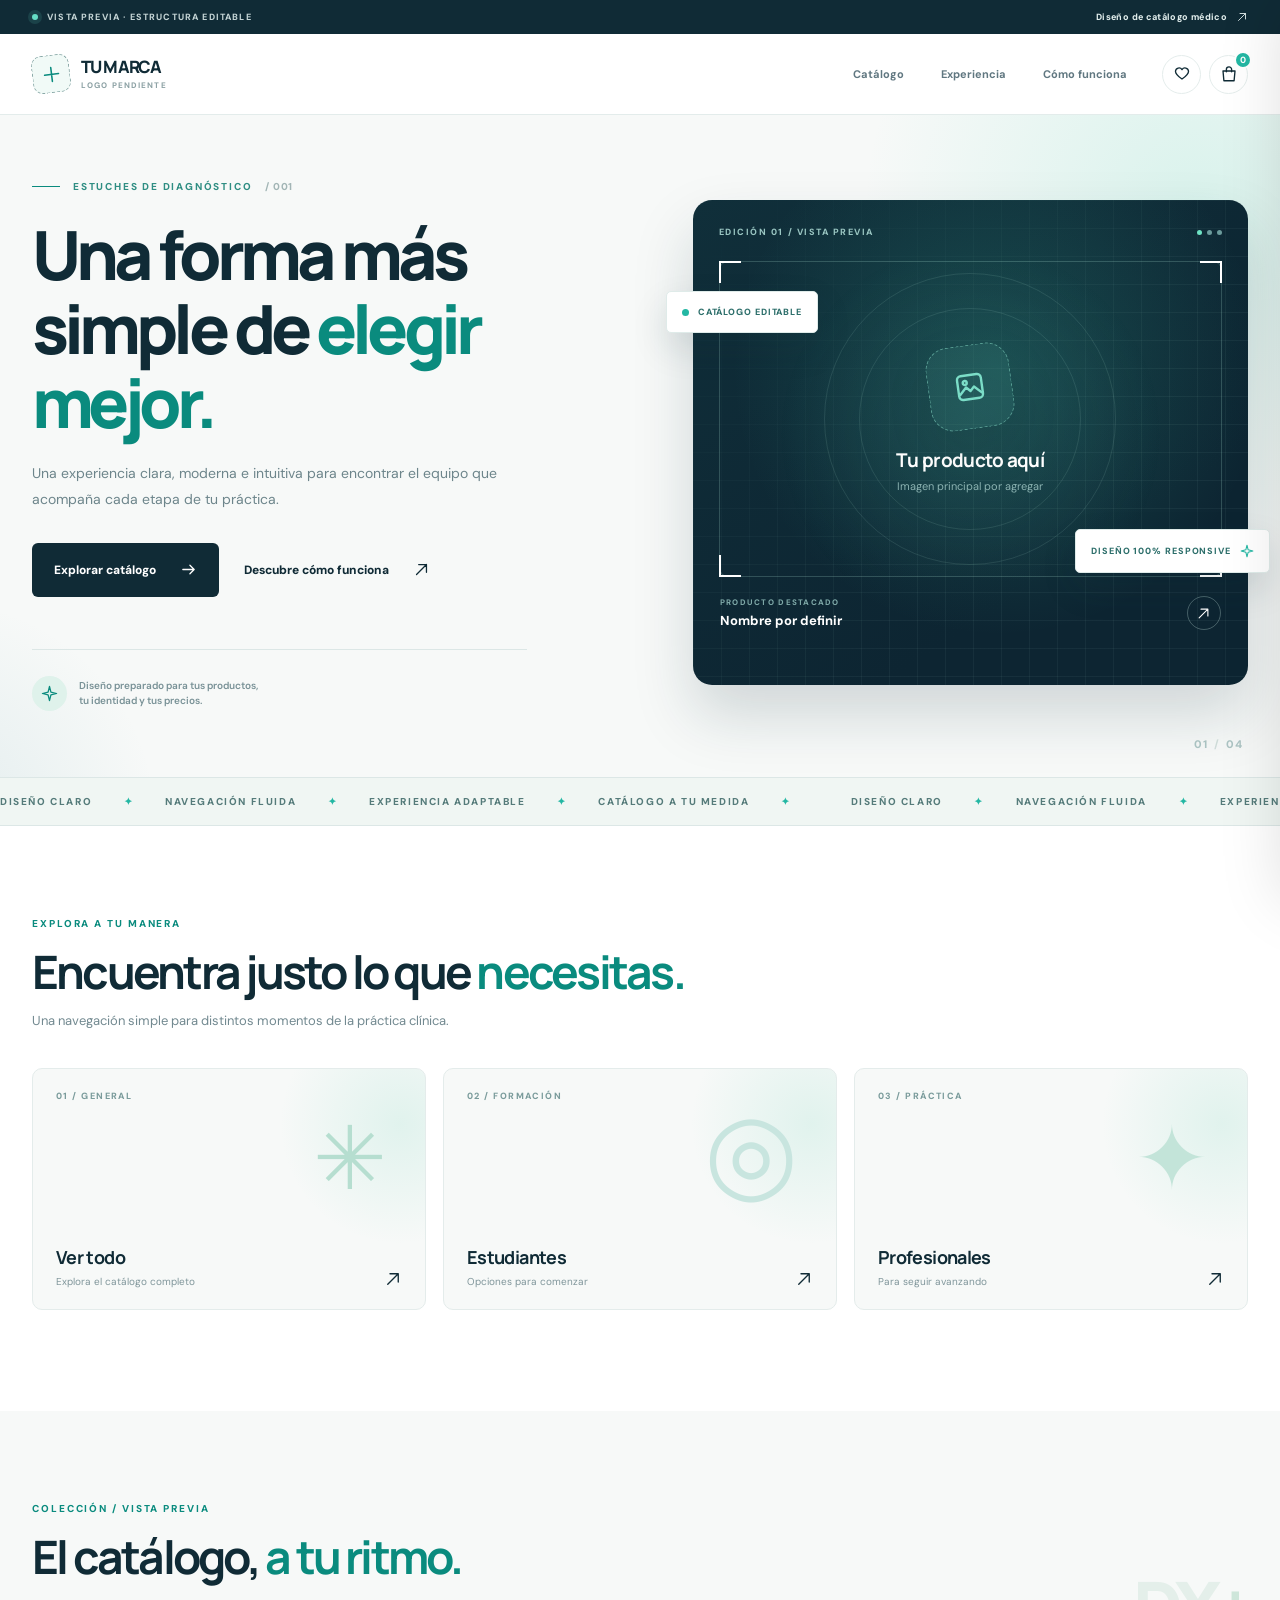
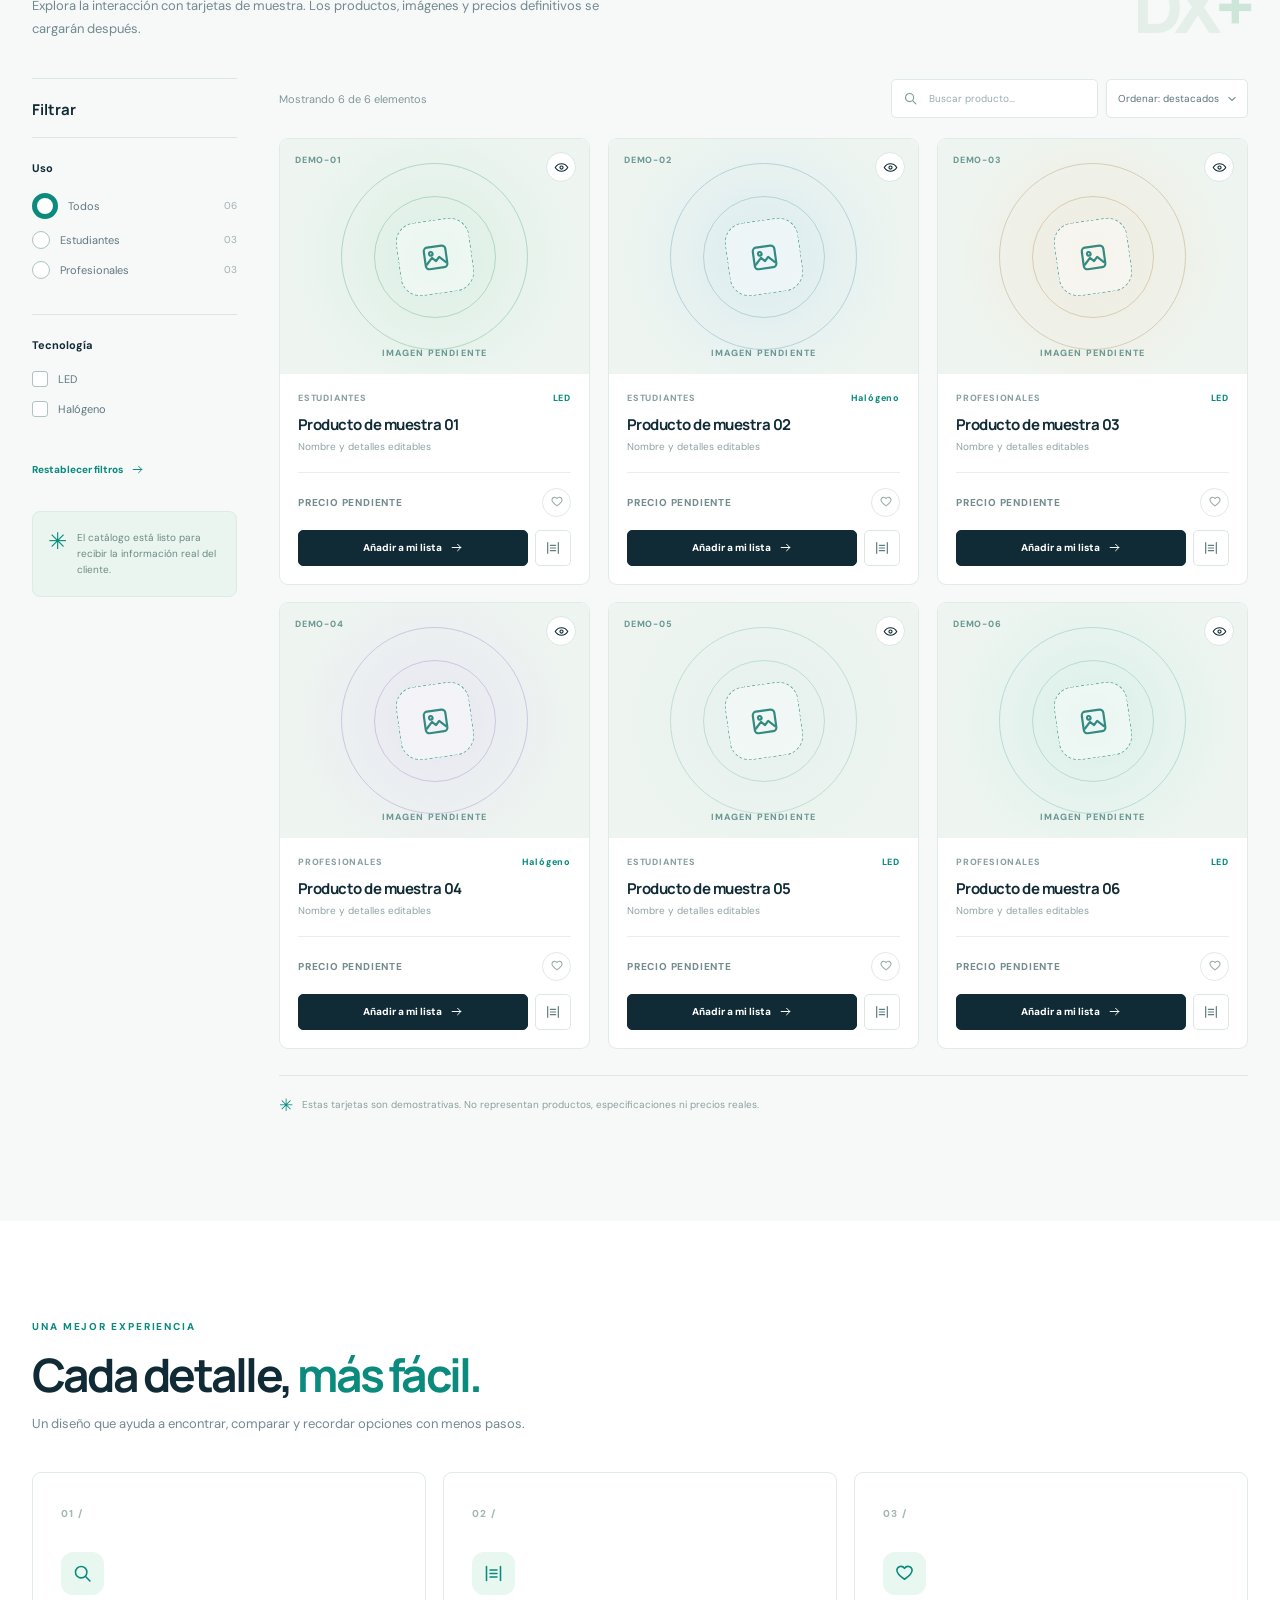
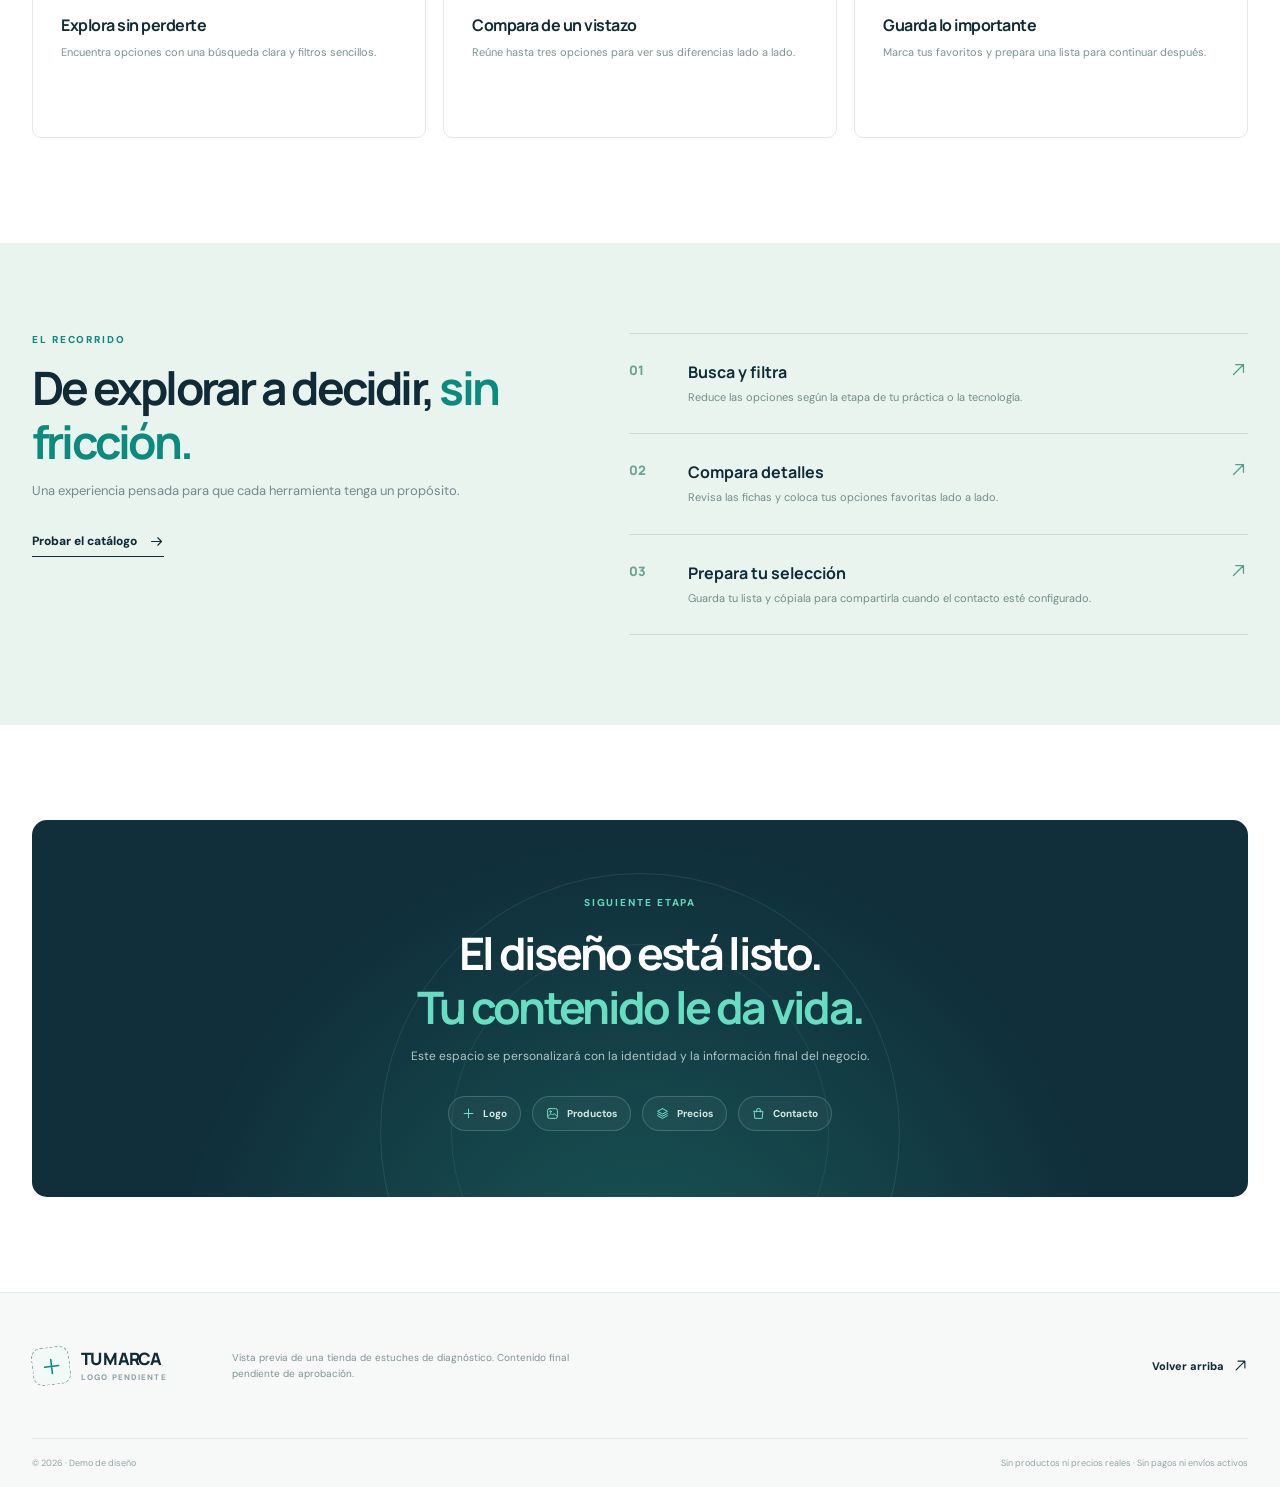
==== commit 3629fbbb: "Convert storefront to editable minimalist demo shell" ====
--- a/index.html
+++ b/index.html
@@ -3,10 +3,10 @@
 <head>
   <meta charset="utf-8">
   <meta name="viewport" content="width=device-width, initial-scale=1">
-  <meta name="theme-color" content="#0b2336">
+  <meta name="theme-color" content="#f7f9f8">
   <meta name="robots" content="noindex, nofollow">
-  <meta name="description" content="Demo de tienda de estuches de diagnóstico médico para estudiantes y profesionales.">
-  <title>Estuches de diagnóstico | Pulso Médico — Demo</title>
+  <meta name="description" content="Vista previa de una tienda minimalista de estuches de diagnóstico, lista para personalizar con la identidad y el catálogo del cliente.">
+  <title>Estuches de diagnóstico | Vista previa</title>
   <link rel="icon" href="favicon.svg" type="image/svg+xml">
   <link rel="preconnect" href="https://fonts.googleapis.com">
   <link rel="preconnect" href="https://fonts.gstatic.com" crossorigin>
@@ -15,45 +15,66 @@
 </head>
 <body>
   <svg class="icon-sprite" xmlns="http://www.w3.org/2000/svg" aria-hidden="true">
-    <symbol id="i-search" viewBox="0 0 24 24"><circle cx="10.8" cy="10.8" r="6.8"/><path d="m16 16 5 5"/></symbol>
-    <symbol id="i-bag" viewBox="0 0 24 24"><path d="M4.5 8h15l-1.2 12H5.7L4.5 8Z"/><path d="M8.5 9V6a3.5 3.5 0 0 1 7 0v3"/></symbol>
     <symbol id="i-arrow" viewBox="0 0 24 24"><path d="M4 12h16m-6-6 6 6-6 6"/></symbol>
+    <symbol id="i-arrow-up" viewBox="0 0 24 24"><path d="M5 19 19 5M8 5h11v11"/></symbol>
+    <symbol id="i-bag" viewBox="0 0 24 24"><path d="M4 8h16l-1.2 13H5.2L4 8Z"/><path d="M8.5 9V6a3.5 3.5 0 0 1 7 0v3"/></symbol>
+    <symbol id="i-search" viewBox="0 0 24 24"><circle cx="10.5" cy="10.5" r="6.5"/><path d="m15.5 15.5 5 5"/></symbol>
+    <symbol id="i-heart" viewBox="0 0 24 24"><path d="M20.7 8.3c0 4.5-8.7 10.3-8.7 10.3S3.3 12.8 3.3 8.3A4.7 4.7 0 0 1 12 6.2a4.7 4.7 0 0 1 8.7 2.1Z"/></symbol>
+    <symbol id="i-close" viewBox="0 0 24 24"><path d="M5 5 19 19M19 5 5 19"/></symbol>
     <symbol id="i-chevron" viewBox="0 0 24 24"><path d="m6 9 6 6 6-6"/></symbol>
     <symbol id="i-check" viewBox="0 0 24 24"><path d="m4 12 5 5L20 6"/></symbol>
-    <symbol id="i-heart" viewBox="0 0 24 24"><path d="M20.8 8.4c0 4.4-8.8 10-8.8 10s-8.8-5.6-8.8-10a4.7 4.7 0 0 1 8.8-2.1 4.7 4.7 0 0 1 8.8 2.1Z"/></symbol>
-    <symbol id="i-close" viewBox="0 0 24 24"><path d="M5 5 19 19M19 5 5 19"/></symbol>
-    <symbol id="i-sliders" viewBox="0 0 24 24"><path d="M4 6h16M4 12h16M4 18h16"/><circle cx="9" cy="6" r="2"/><circle cx="16" cy="12" r="2"/><circle cx="10" cy="18" r="2"/></symbol>
-    <symbol id="i-spark" viewBox="0 0 24 24"><path d="m12 2 1.8 7.2L21 11l-7.2 1.8L12 20l-1.8-7.2L3 11l7.2-1.8L12 2Z"/></symbol>
-    <symbol id="i-box" viewBox="0 0 24 24"><path d="m12 2 9 5-9 5-9-5 9-5Zm-9 5v10l9 5 9-5V7M12 12v10"/></symbol>
-    <symbol id="i-chat" viewBox="0 0 24 24"><path d="M4 4h16v13H8l-4 4V4Z"/><path d="M8 9h8M8 13h5"/></symbol>
+    <symbol id="i-sliders" viewBox="0 0 24 24"><path d="M3 6h18M3 12h18M3 18h18"/><circle cx="8" cy="6" r="2"/><circle cx="16" cy="12" r="2"/><circle cx="9" cy="18" r="2"/></symbol>
+    <symbol id="i-image" viewBox="0 0 24 24"><rect x="3" y="3" width="18" height="18" rx="3"/><circle cx="8.5" cy="8.5" r="1.5"/><path d="m4 17 5-5 3 3 3-3 5 5"/></symbol>
     <symbol id="i-eye" viewBox="0 0 24 24"><path d="M2 12s3.5-6 10-6 10 6 10 6-3.5 6-10 6-10-6-10-6Z"/><circle cx="12" cy="12" r="2.5"/></symbol>
+    <symbol id="i-layers" viewBox="0 0 24 24"><path d="m12 3 9 5-9 5-9-5 9-5Zm-9 9 9 5 9-5M3 16l9 5 9-5"/></symbol>
+    <symbol id="i-spark" viewBox="0 0 24 24"><path d="m12 2 2 8 8 2-8 2-2 8-2-8-8-2 8-2 2-8Z"/></symbol>
+    <symbol id="i-copy" viewBox="0 0 24 24"><rect x="8" y="8" width="12" height="12" rx="2"/><path d="M16 8V5a2 2 0 0 0-2-2H5a2 2 0 0 0-2 2v9a2 2 0 0 0 2 2h3"/></symbol>
+    <symbol id="i-compare" viewBox="0 0 24 24"><path d="M4 4v16M20 4v16M8 8h8M8 12h8M8 16h8"/></symbol>
     <symbol id="i-trash" viewBox="0 0 24 24"><path d="M4 7h16M9 7V4h6v3M7 7l1 13h8l1-13M10 10v7m4-7v7"/></symbol>
+    <symbol id="i-plus" viewBox="0 0 24 24"><path d="M12 4v16M4 12h16"/></symbol>
+    <symbol id="i-menu" viewBox="0 0 24 24"><path d="M4 7h16M4 12h16M4 17h16"/></symbol>
   </svg>
 
-  <div class="announcement"><div class="container announcement-inner"><span>DEMO DE TIENDA MÉDICA</span><span>Explora, compara y prepara tu cotización <svg class="icon"><use href="#i-arrow"/></svg></span><span>PROPUESTA CONCEPTUAL</span></div></div>
+  <div class="preview-bar"><div class="container preview-inner"><span><i class="live-dot"></i> VISTA PREVIA · ESTRUCTURA EDITABLE</span><span>Diseño de catálogo médico <svg class="icon"><use href="#i-arrow-up"/></svg></span></div></div>
   <header class="site-header" id="inicio"><div class="container header-inner">
-    <a class="brand" href="#inicio" aria-label="Pulso Médico, ir al inicio"><span class="brand-mark"><span></span><span></span></span><span class="brand-text">pulso<span>.</span><small>EQUIPAMIENTO MÉDICO</small></span></a>
-    <nav class="desktop-nav" aria-label="Navegación principal"><a href="#catalogo" class="active">Estuches DX</a><a href="#guia">Guía de compra</a><a href="#ventajas">Por qué Pulso</a></nav>
-    <div class="header-actions"><a class="header-help" href="#guia">Guía para elegir <svg class="icon"><use href="#i-arrow"/></svg></a><button class="cart-trigger" type="button" id="open-cart" aria-label="Abrir carrito"><svg class="icon"><use href="#i-bag"/></svg><span id="cart-count">0</span></button><button class="menu-trigger" id="menu-trigger" type="button" aria-label="Abrir menú" aria-expanded="false"><span></span><span></span><span></span></button></div>
-  </div><nav class="mobile-nav" id="mobile-nav" aria-label="Navegación móvil" hidden><a href="#catalogo">Estuches DX</a><a href="#guia">Guía de compra</a><a href="#ventajas">Por qué Pulso</a></nav></header>
+    <a href="#inicio" class="brand" aria-label="Inicio de la vista previa"><span class="logo-slot"><svg class="icon"><use href="#i-plus"/></svg></span><span class="brand-name">TU MARCA<small>LOGO PENDIENTE</small></span></a>
+    <nav class="desktop-nav" aria-label="Navegación principal"><a href="#catalogo">Catálogo</a><a href="#beneficios">Experiencia</a><a href="#proceso">Cómo funciona</a></nav>
+    <div class="header-actions"><button class="header-icon favorites-trigger" id="favorites-trigger" type="button" aria-label="Mostrar favoritos" aria-pressed="false"><svg class="icon"><use href="#i-heart"/></svg><span id="favorites-count" class="action-count" hidden>0</span></button><button class="header-icon" id="open-cart" type="button" aria-label="Abrir mi lista"><svg class="icon"><use href="#i-bag"/></svg><span id="cart-count" class="action-count">0</span></button><button class="mobile-menu-button" id="mobile-menu-button" type="button" aria-label="Abrir menú" aria-expanded="false"><svg class="icon"><use href="#i-menu"/></svg></button></div>
+  </div><nav class="mobile-nav" id="mobile-nav" aria-label="Navegación móvil" hidden><a href="#catalogo">Catálogo</a><a href="#beneficios">Experiencia</a><a href="#proceso">Cómo funciona</a></nav></header>
 
   <main>
-    <section class="hero" aria-labelledby="hero-heading"><div class="container hero-grid"><div class="hero-copy"><div class="eyebrow"><span></span> EQUIPO PARA QUIENES CUIDAN</div><h1 id="hero-heading">Más claridad en cada <em>diagnóstico.</em></h1><p>Estuches de diagnóstico para cada etapa de tu práctica. Explora opciones, compara detalles y elige con confianza.</p><div class="hero-actions"><a class="button button-primary" href="#catalogo">Explorar estuches <svg class="icon"><use href="#i-arrow"/></svg></a><a class="text-link light" href="#guia">Encuentra el ideal <svg class="icon"><use href="#i-arrow"/></svg></a></div><div class="hero-proof"><span><svg class="icon"><use href="#i-spark"/></svg></span><div><strong>Una selección, muchas posibilidades</strong><small>Desde tu primer consultorio hasta la práctica especializada.</small></div></div></div>
-    <div class="hero-visual"><div class="hero-orbit orbit-one"></div><div class="hero-orbit orbit-two"></div><span class="hero-visual-label">DIAGNÓSTICO DE PRECISIÓN / 01</span><div class="hero-image-wrap"><img src="assets/pocket-onix.png" alt="Estuche de diagnóstico Welch Allyn Pocket LED Onix" fetchpriority="high"></div><div class="hero-product-info"><span class="hero-product-icon"><svg class="icon"><use href="#i-spark"/></svg></span><span><small>SELECCIÓN DESTACADA</small><strong>Pocket LED Onix</strong></span><a href="#catalogo" aria-label="Ver Pocket LED Onix"><svg class="icon"><use href="#i-arrow"/></svg></a></div><div class="float-note"><span>01 / 03</span><strong>Tu práctica merece<br>mejores herramientas.</strong></div></div></div></section>
+    <section class="hero" aria-labelledby="hero-title"><div class="hero-noise" aria-hidden="true"></div><div class="container hero-layout">
+      <div class="hero-copy reveal"><div class="eyebrow"><span class="eyebrow-line"></span> ESTUCHES DE DIAGNÓSTICO <span class="eyebrow-number">/ 001</span></div><h1 id="hero-title">Una forma más simple de <em>elegir mejor.</em></h1><p>Una experiencia clara, moderna e intuitiva para encontrar el equipo que acompaña cada etapa de tu práctica.</p><div class="hero-buttons"><a href="#catalogo" class="button button-dark magnetic">Explorar catálogo <svg class="icon"><use href="#i-arrow"/></svg></a><a href="#proceso" class="button button-text">Descubre cómo funciona <svg class="icon"><use href="#i-arrow-up"/></svg></a></div><div class="hero-footnote"><div class="mini-avatar"><svg class="icon"><use href="#i-spark"/></svg></div><span>Diseño preparado para tus productos,<br>tu identidad y tus precios.</span></div></div>
+      <div class="hero-showcase reveal" id="hero-showcase"><div class="showcase-grid" aria-hidden="true"></div><div class="showcase-top"><span>EDICIÓN 01 / VISTA PREVIA</span><span class="showcase-dots"><i></i><i></i><i></i></span></div><div class="showcase-frame"><div class="frame-corner corner-a"></div><div class="frame-corner corner-b"></div><div class="frame-corner corner-c"></div><div class="frame-corner corner-d"></div><div class="hero-placeholder"><span class="placeholder-symbol"><svg class="icon"><use href="#i-image"/></svg></span><strong>Tu producto aquí</strong><small>Imagen principal por agregar</small></div></div><div class="showcase-bottom"><div><small>PRODUCTO DESTACADO</small><strong>Nombre por definir</strong></div><span class="showcase-arrow"><svg class="icon"><use href="#i-arrow-up"/></svg></span></div><div class="floating-label floating-label-a"><span class="floating-dot"></span> CATÁLOGO EDITABLE</div><div class="floating-label floating-label-b">DISEÑO 100% RESPONSIVE <svg class="icon"><use href="#i-spark"/></svg></div></div>
+    </div><div class="hero-index" aria-hidden="true">01<span>/</span>04</div></section>
 
-    <section class="benefits" id="ventajas" aria-label="Ventajas de la tienda"><div class="container benefits-grid"><div class="benefit"><span class="benefit-icon"><svg class="icon"><use href="#i-box"/></svg></span><div><strong>Opciones para cada etapa</strong><span>Desde estudiantes hasta especialistas</span></div></div><div class="benefit"><span class="benefit-icon"><svg class="icon"><use href="#i-sliders"/></svg></span><div><strong>Compara sin complicaciones</strong><span>Filtra por tecnología, uso y precio</span></div></div><div class="benefit"><span class="benefit-icon"><svg class="icon"><use href="#i-chat"/></svg></span><div><strong>Información para decidir</strong><span>Detalles claros antes de elegir</span></div></div></div></section>
+    <div class="marquee" aria-label="Diseño claro, navegación fluida y experiencia adaptable"><div class="marquee-track"><span>DISEÑO CLARO <i>✦</i> NAVEGACIÓN FLUIDA <i>✦</i> EXPERIENCIA ADAPTABLE <i>✦</i> CATÁLOGO A TU MEDIDA <i>✦</i></span><span aria-hidden="true">DISEÑO CLARO <i>✦</i> NAVEGACIÓN FLUIDA <i>✦</i> EXPERIENCIA ADAPTABLE <i>✦</i> CATÁLOGO A TU MEDIDA <i>✦</i></span></div></div>
 
-    <section class="catalog-section" id="catalogo" aria-labelledby="catalog-heading"><div class="container"><div class="breadcrumbs"><a href="#inicio">Inicio</a><span>/</span><span>Estuches de diagnóstico</span></div><div class="section-heading"><div><span class="section-kicker">INSTRUMENTOS PARA TU PRÁCTICA</span><h2 id="catalog-heading">Estuches de <span>diagnóstico</span></h2><p>Descubre equipos pensados para ver más, trabajar mejor y avanzar con seguridad.</p></div><div class="heading-decoration" aria-hidden="true">DX<span>+</span></div></div>
-    <div class="category-tabs" role="tablist" aria-label="Tipo de estuche"><button class="category-tab active" type="button" data-category="all" role="tab" aria-selected="true">Todos los estuches <span id="all-count">12</span></button><button class="category-tab" type="button" data-category="Estudiantes" role="tab" aria-selected="false">Para estudiantes</button><button class="category-tab" type="button" data-category="Profesionales" role="tab" aria-selected="false">Para profesionales</button></div>
-    <div class="catalog-layout"><aside class="filters" id="filters"><div class="filters-top"><h3>Filtros</h3><button class="filters-close" id="filters-close" aria-label="Cerrar filtros"><svg class="icon"><use href="#i-close"/></svg></button></div><div class="filter-group"><h4>Tecnología</h4><label class="check-row"><input type="checkbox" name="technology" value="LED"><span class="fake-check"></span><span>Iluminación LED</span><span class="filter-count">8</span></label><label class="check-row"><input type="checkbox" name="technology" value="Halógeno"><span class="fake-check"></span><span>Halógeno</span><span class="filter-count">4</span></label></div><div class="filter-group"><h4>Precio máximo <span id="price-display">$25,000</span></h4><input id="price-range" type="range" min="5000" max="25000" step="500" value="25000" aria-label="Precio máximo"><div class="range-labels"><span>$5,000</span><span>$25,000+</span></div></div><div class="filter-group"><h4>Lo que buscas</h4><label class="check-row"><input type="checkbox" id="sale-only"><span class="fake-check"></span><span>Solo ofertas</span></label></div><button class="clear-filters" id="clear-filters" type="button">Limpiar filtros <svg class="icon"><use href="#i-close"/></svg></button><div class="filter-help"><svg class="icon"><use href="#i-chat"/></svg><strong>¿Necesitas ayuda para elegir?</strong><span>Nuestra guía te ayuda a encontrar el equipo adecuado.</span><a href="#guia">Ver guía de compra <svg class="icon"><use href="#i-arrow"/></svg></a></div></aside>
-    <div class="catalog-main"><div class="catalog-toolbar"><div class="result-count" id="result-count">Mostrando 12 estuches</div><div class="toolbar-actions"><label class="search-field"><svg class="icon"><use href="#i-search"/></svg><input id="search-input" type="search" placeholder="Buscar estuche o SKU" aria-label="Buscar estuche o SKU"></label><label class="sort-field"><span>Ordenar:</span><select id="sort-select" aria-label="Ordenar productos"><option value="featured">Destacados</option><option value="price-asc">Menor precio</option><option value="price-desc">Mayor precio</option><option value="name">Nombre A–Z</option></select><svg class="icon"><use href="#i-chevron"/></svg></label><button class="filter-toggle" id="filter-toggle" type="button"><svg class="icon"><use href="#i-sliders"/></svg> Filtros</button></div></div><div id="active-filters" class="active-filters" aria-live="polite"></div><div class="product-grid" id="product-grid"></div><div class="empty-state" id="empty-state" hidden><span><svg class="icon"><use href="#i-search"/></svg></span><h3>No encontramos estuches con esos filtros</h3><p>Prueba con otro término o ajusta los filtros para ver más opciones.</p><button type="button" class="button button-dark" id="empty-reset">Ver todos los estuches</button></div><p class="catalog-note">* Precios de demostración en MXN, sujetos a confirmación. Esta página no procesa pagos.</p></div></div></div></section>
+    <section class="category-section" aria-labelledby="categories-title"><div class="container"><div class="section-top reveal"><span class="overline">EXPLORA A TU MANERA</span><h2 id="categories-title">Encuentra justo lo que <em>necesitas.</em></h2><p>Una navegación simple para distintos momentos de la práctica clínica.</p></div><div class="category-grid">
+      <button type="button" class="category-card reveal" data-category-card="all"><span class="category-index">01 / GENERAL</span><span class="category-symbol">✳</span><span class="category-bottom"><span><strong>Ver todo</strong><small>Explora el catálogo completo</small></span><svg class="icon"><use href="#i-arrow-up"/></svg></span></button>
+      <button type="button" class="category-card reveal" data-category-card="Estudiantes"><span class="category-index">02 / FORMACIÓN</span><span class="category-symbol category-symbol-outline">◎</span><span class="category-bottom"><span><strong>Estudiantes</strong><small>Opciones para comenzar</small></span><svg class="icon"><use href="#i-arrow-up"/></svg></span></button>
+      <button type="button" class="category-card reveal" data-category-card="Profesionales"><span class="category-index">03 / PRÁCTICA</span><span class="category-symbol category-symbol-lines">✦</span><span class="category-bottom"><span><strong>Profesionales</strong><small>Para seguir avanzando</small></span><svg class="icon"><use href="#i-arrow-up"/></svg></span></button>
+    </div></div></section>
 
-    <section class="guide-section" id="guia"><div class="container guide-grid"><div class="guide-copy"><span class="section-kicker">ELIGE CON SEGURIDAD</span><h2>El equipo correcto para <em>tu siguiente paso.</em></h2><p>No todos los estuches responden a las mismas necesidades. Empieza por cómo y dónde lo vas a utilizar.</p><a href="#catalogo" class="button button-outline">Comparar estuches <svg class="icon"><use href="#i-arrow"/></svg></a></div><div class="guide-cards"><article class="guide-card"><span>01</span><svg class="icon"><use href="#i-spark"/></svg><h3>Si estás aprendiendo</h3><p>Busca un equipo compacto, fácil de llevar y con los instrumentos esenciales para tus primeras exploraciones.</p><button type="button" data-guide="Estudiantes">Ver opciones para estudiantes <svg class="icon"><use href="#i-arrow"/></svg></button></article><article class="guide-card dark"><span>02</span><svg class="icon"><use href="#i-eye"/></svg><h3>Si ya estás en consulta</h3><p>Considera sistemas recargables y opciones de visualización avanzada para un uso frecuente.</p><button type="button" data-guide="Profesionales">Ver opciones profesionales <svg class="icon"><use href="#i-arrow"/></svg></button></article></div></div></section>
-    <section class="closing-cta"><div class="container closing-inner"><div><span class="section-kicker">¿LISTO PARA ELEGIR?</span><h2>Tu próximo gran diagnóstico empieza aquí.</h2><p>Explora el catálogo y encuentra el estuche que se adapte a ti.</p></div><a class="button button-primary" href="#catalogo">Explorar catálogo <svg class="icon"><use href="#i-arrow"/></svg></a></div></section>
+    <section class="catalog-section" id="catalogo" aria-labelledby="catalog-title"><div class="container"><div class="catalog-heading reveal"><div><span class="overline">COLECCIÓN / VISTA PREVIA</span><h2 id="catalog-title">El catálogo, <em>a tu ritmo.</em></h2><p>Explora la interacción con tarjetas de muestra. Los productos, imágenes y precios definitivos se cargarán después.</p></div><span class="catalog-deco" aria-hidden="true">DX<span>+</span></span></div>
+      <div class="catalog-content"><aside class="filter-panel" id="filter-panel" aria-label="Filtros del catálogo"><div class="filter-header"><h3>Filtrar</h3><button type="button" id="close-filters" class="icon-button mobile-only" aria-label="Cerrar filtros"><svg class="icon"><use href="#i-close"/></svg></button></div><div class="filter-block"><h4>Uso</h4><label class="radio-row"><input type="radio" name="category" value="all" checked><span>Todos</span><small>06</small></label><label class="radio-row"><input type="radio" name="category" value="Estudiantes"><span>Estudiantes</span><small>03</small></label><label class="radio-row"><input type="radio" name="category" value="Profesionales"><span>Profesionales</span><small>03</small></label></div><div class="filter-block"><h4>Tecnología</h4><label class="check-row"><input type="checkbox" name="technology" value="LED"><span class="custom-check"></span><span>LED</span></label><label class="check-row"><input type="checkbox" name="technology" value="Halógeno"><span class="custom-check"></span><span>Halógeno</span></label></div><button class="reset-filters" id="reset-filters" type="button">Restablecer filtros <svg class="icon"><use href="#i-arrow"/></svg></button><div class="filter-note"><span class="note-asterisk">✳</span><p>El catálogo está listo para recibir la información real del cliente.</p></div></aside>
+      <div class="catalog-main"><div class="catalog-controls"><span class="result-label" id="result-label">Mostrando 6 elementos</span><div class="control-group"><label class="catalog-search"><svg class="icon"><use href="#i-search"/></svg><input type="search" id="search-input" placeholder="Buscar producto..." aria-label="Buscar producto"></label><label class="sort-select"><select id="sort-select" aria-label="Ordenar productos"><option value="default">Ordenar: destacados</option><option value="az">Nombre: A–Z</option><option value="za">Nombre: Z–A</option></select><svg class="icon"><use href="#i-chevron"/></svg></label><button type="button" class="filter-toggle" id="open-filters"><svg class="icon"><use href="#i-sliders"/></svg> Filtros</button></div></div><div class="active-filters" id="active-filters" aria-live="polite"></div><div class="product-grid" id="product-grid"></div><div class="empty-state" id="empty-state" hidden><svg class="icon"><use href="#i-search"/></svg><h3>Sin resultados por ahora</h3><p>Prueba otra búsqueda o restablece los filtros.</p><button type="button" class="button button-dark" id="empty-reset">Ver todo <svg class="icon"><use href="#i-arrow"/></svg></button></div><div class="catalog-footer-note"><span class="footer-note-icon">✳</span><p>Estas tarjetas son demostrativas. No representan productos, especificaciones ni precios reales.</p></div></div></div>
+    </div></section>
+
+    <section class="benefits-section" id="beneficios" aria-labelledby="benefits-title"><div class="container"><div class="benefits-heading reveal"><span class="overline">UNA MEJOR EXPERIENCIA</span><h2 id="benefits-title">Cada detalle, <em>más fácil.</em></h2><p>Un diseño que ayuda a encontrar, comparar y recordar opciones con menos pasos.</p></div><div class="benefits-grid"><article class="benefit-card reveal"><span class="benefit-number">01 /</span><span class="benefit-icon"><svg class="icon"><use href="#i-search"/></svg></span><h3>Explora sin perderte</h3><p>Encuentra opciones con una búsqueda clara y filtros sencillos.</p><div class="benefit-line"></div></article><article class="benefit-card reveal"><span class="benefit-number">02 /</span><span class="benefit-icon"><svg class="icon"><use href="#i-compare"/></svg></span><h3>Compara de un vistazo</h3><p>Reúne hasta tres opciones para ver sus diferencias lado a lado.</p><div class="benefit-line"></div></article><article class="benefit-card reveal"><span class="benefit-number">03 /</span><span class="benefit-icon"><svg class="icon"><use href="#i-heart"/></svg></span><h3>Guarda lo importante</h3><p>Marca tus favoritos y prepara una lista para continuar después.</p><div class="benefit-line"></div></article></div></div></section>
+
+    <section class="process-section" id="proceso" aria-labelledby="process-title"><div class="container process-layout"><div class="process-intro reveal"><span class="overline">EL RECORRIDO</span><h2 id="process-title">De explorar a decidir, <em>sin fricción.</em></h2><p>Una experiencia pensada para que cada herramienta tenga un propósito.</p><a href="#catalogo" class="text-link">Probar el catálogo <svg class="icon"><use href="#i-arrow"/></svg></a></div><div class="process-steps"><div class="process-step reveal"><span>01</span><div><h3>Busca y filtra</h3><p>Reduce las opciones según la etapa de tu práctica o la tecnología.</p></div><svg class="icon"><use href="#i-arrow-up"/></svg></div><div class="process-step reveal"><span>02</span><div><h3>Compara detalles</h3><p>Revisa las fichas y coloca tus opciones favoritas lado a lado.</p></div><svg class="icon"><use href="#i-arrow-up"/></svg></div><div class="process-step reveal"><span>03</span><div><h3>Prepara tu selección</h3><p>Guarda tu lista y cópiala para compartirla cuando el contacto esté configurado.</p></div><svg class="icon"><use href="#i-arrow-up"/></svg></div></div></div></section>
+
+    <section class="ready-section" aria-labelledby="ready-title"><div class="container ready-panel reveal"><div class="ready-orbit" aria-hidden="true"></div><span class="overline">SIGUIENTE ETAPA</span><h2 id="ready-title">El diseño está listo.<br><em>Tu contenido le da vida.</em></h2><p>Este espacio se personalizará con la identidad y la información final del negocio.</p><div class="ready-items"><span><svg class="icon"><use href="#i-plus"/></svg> Logo</span><span><svg class="icon"><use href="#i-image"/></svg> Productos</span><span><svg class="icon"><use href="#i-layers"/></svg> Precios</span><span><svg class="icon"><use href="#i-bag"/></svg> Contacto</span></div></div></section>
   </main>
-  <footer class="site-footer"><div class="container footer-main"><div><a class="brand footer-brand" href="#inicio"><span class="brand-mark"><span></span><span></span></span><span class="brand-text">pulso<span>.</span><small>EQUIPAMIENTO MÉDICO</small></span></a><p>Un concepto de tienda pensado para hacer más sencilla la elección de equipo de diagnóstico.</p></div><div><h3>Explora</h3><a href="#catalogo">Estuches DX</a><a href="#guia">Guía de compra</a><a href="#ventajas">Ventajas</a></div><div><h3>Contacto</h3><span>Canal del cliente por configurar</span><span>Prepara tu solicitud desde el carrito</span></div></div><div class="container footer-bottom"><span>© 2026 Pulso Médico · Propuesta de diseño</span><span>Demo conceptual con imágenes de productos de <a href="https://welchallynstore.mx/categoria-producto/estuches-de-dx" target="_blank" rel="noopener noreferrer">Welch Allyn Store</a>. Sin afiliación oficial.</span></div></footer>
-  <div class="overlay" id="overlay" hidden></div><aside class="cart-drawer" id="cart-drawer" aria-label="Carrito de demostración" aria-hidden="true"><div class="drawer-header"><div><span>MI SELECCIÓN</span><h2>Tu carrito <small id="drawer-count">(0)</small></h2></div><button type="button" class="icon-button" id="close-cart" aria-label="Cerrar carrito"><svg class="icon"><use href="#i-close"/></svg></button></div><div class="cart-items" id="cart-items"></div><div class="cart-footer"><div class="cart-subtotal"><span>Subtotal estimado</span><strong id="cart-subtotal">$0</strong></div><p>Precios ilustrativos. El vendedor confirmará precio y disponibilidad.</p><button class="button button-primary full" id="quote-button" type="button">Copiar solicitud <svg class="icon"><use href="#i-arrow"/></svg></button><button class="text-button" id="continue-shopping" type="button">Seguir explorando</button></div></aside>
-  <div class="modal" id="product-modal" role="dialog" aria-modal="true" aria-labelledby="modal-title" aria-hidden="true"><div class="modal-panel"><button type="button" class="icon-button modal-close" id="close-modal" aria-label="Cerrar detalles"><svg class="icon"><use href="#i-close"/></svg></button><div id="modal-content"></div></div></div><div class="toast" id="toast" role="status" aria-live="polite"></div>
+  <footer class="site-footer"><div class="container footer-main"><a href="#inicio" class="brand footer-brand"><span class="logo-slot"><svg class="icon"><use href="#i-plus"/></svg></span><span class="brand-name">TU MARCA<small>LOGO PENDIENTE</small></span></a><p>Vista previa de una tienda de estuches de diagnóstico. Contenido final pendiente de aprobación.</p><a href="#inicio" class="back-top">Volver arriba <svg class="icon"><use href="#i-arrow-up"/></svg></a></div><div class="container footer-bottom"><span>© 2026 · Demo de diseño</span><span>Sin productos ni precios reales · Sin pagos ni envíos activos</span></div></footer>
+
+  <div class="overlay" id="overlay" hidden></div>
+  <aside class="cart-drawer" id="cart-drawer" aria-label="Mi lista de productos" aria-hidden="true"><div class="drawer-header"><div><span class="overline">TU SELECCIÓN</span><h2>Mi lista <small id="drawer-count">(0)</small></h2></div><button class="icon-button" id="close-cart" type="button" aria-label="Cerrar lista"><svg class="icon"><use href="#i-close"/></svg></button></div><div class="cart-items" id="cart-items"></div><div class="cart-footer"><p>Los precios estarán disponibles cuando el cliente proporcione el catálogo definitivo.</p><button class="button button-dark full" id="copy-list" type="button">Copiar lista <svg class="icon"><use href="#i-copy"/></svg></button><button class="drawer-secondary" id="continue-shopping" type="button">Seguir explorando</button></div></aside>
+  <div class="modal" id="product-modal" role="dialog" aria-modal="true" aria-labelledby="modal-title" aria-hidden="true"><div class="modal-panel"><button type="button" class="icon-button modal-close" id="close-modal" aria-label="Cerrar detalle"><svg class="icon"><use href="#i-close"/></svg></button><div id="modal-content"></div></div></div>
+  <div class="modal compare-modal" id="compare-modal" role="dialog" aria-modal="true" aria-labelledby="compare-title" aria-hidden="true"><div class="modal-panel compare-panel"><button type="button" class="icon-button modal-close" id="close-compare" aria-label="Cerrar comparación"><svg class="icon"><use href="#i-close"/></svg></button><div id="compare-content"></div></div></div>
+  <div class="compare-tray" id="compare-tray" hidden><div class="container compare-tray-inner"><div><span class="compare-tray-label">COMPARACIÓN</span><strong id="compare-count">0 productos seleccionados</strong></div><div class="compare-mini-list" id="compare-mini-list"></div><div class="compare-tray-actions"><button type="button" class="tray-clear" id="clear-compare">Limpiar</button><button type="button" class="button button-dark" id="open-compare">Comparar <svg class="icon"><use href="#i-arrow"/></svg></button></div></div></div>
+  <div class="toast" id="toast" role="status" aria-live="polite"></div>
   <script src="app.js" defer></script>
 </body>
 </html>
--- a/styles.css
+++ b/styles.css
@@ -1,19 +1,456 @@
-:root{--ink:#0c2638;--ink-soft:#426071;--muted:#7a8c96;--teal:#00a99b;--teal-dark:#008a80;--mint:#e9f7f4;--cream:#f7f8f7;--line:#e5ebec;--white:#fff;--shadow:0 18px 50px rgba(19,50,63,.1)}
-*{box-sizing:border-box}html{scroll-behavior:smooth}body{margin:0;background:#fff;color:var(--ink);font-family:"DM Sans",Arial,sans-serif;-webkit-font-smoothing:antialiased}body.locked{overflow:hidden}button,input,select{font:inherit}button{cursor:pointer}a{color:inherit;text-decoration:none}img{max-width:100%;display:block}.icon-sprite{position:absolute;width:0;height:0;overflow:hidden}.icon{width:20px;height:20px;fill:none;stroke:currentColor;stroke-width:1.8;stroke-linecap:round;stroke-linejoin:round;flex:none}.container{width:min(100% - 64px,1280px);margin-inline:auto}.button{display:inline-flex;align-items:center;justify-content:space-between;gap:28px;min-height:54px;padding:0 22px;border:1px solid transparent;border-radius:8px;font-weight:700;font-size:13px;white-space:nowrap;transition:transform .2s,background .2s,box-shadow .2s}.button:hover{transform:translateY(-2px)}.button .icon{width:17px;height:17px}.button-primary{color:#fff;background:var(--teal)}.button-primary:hover{background:var(--teal-dark);box-shadow:0 10px 25px rgba(0,169,155,.2)}.button-dark{color:#fff;background:var(--ink)}.button-outline{border-color:#b7d5d4;color:var(--ink);background:transparent}.button-outline:hover{background:#fff}.button.full{width:100%}.text-link{display:inline-flex;align-items:center;gap:9px;font-size:13px;font-weight:700}.text-link .icon{width:16px;height:16px}.text-link.light{color:#fff}.section-kicker{font-size:11px;letter-spacing:.2em;font-weight:800;color:var(--teal-dark)}
-.announcement{height:35px;background:#092135;color:#bcd3d5;font-size:10px;font-weight:700;letter-spacing:.11em}.announcement-inner{height:100%;display:flex;align-items:center;justify-content:space-between}.announcement-inner span:nth-child(2){display:flex;align-items:center;gap:8px;color:#ecf6f5;letter-spacing:.04em;text-transform:none;font-size:11px}.announcement .icon{width:13px;height:13px}
-.site-header{position:relative;z-index:20;background:#fff;border-bottom:1px solid #edf0f0}.header-inner{height:80px;display:flex;align-items:center;justify-content:space-between;gap:28px}.brand{display:inline-flex;align-items:center;gap:10px;min-width:166px}.brand-mark{width:34px;height:34px;border-radius:11px;background:var(--teal);position:relative;display:block;transform:rotate(-10deg)}.brand-mark span{position:absolute;left:50%;top:50%;transform:translate(-50%,-50%);background:#fff;border-radius:4px}.brand-mark span:first-child{width:19px;height:6px}.brand-mark span:last-child{width:6px;height:19px}.brand-text{font-family:Manrope,Arial,sans-serif;font-weight:800;font-size:25px;line-height:.95;letter-spacing:-.08em}.brand-text>span{color:var(--teal)}.brand-text small{display:block;font-family:"DM Sans",Arial,sans-serif;letter-spacing:.12em;font-size:7px;font-weight:700;margin-top:6px;color:var(--ink-soft)}.desktop-nav{display:flex;height:100%;align-items:center;gap:34px;margin-left:auto}.desktop-nav a{font-size:12px;font-weight:700;color:#627581;height:100%;display:flex;align-items:center;position:relative}.desktop-nav a.active,.desktop-nav a:hover{color:var(--ink)}.desktop-nav a.active::after{content:"";height:2px;background:var(--teal);position:absolute;bottom:0;left:0;right:0}.header-actions{display:flex;align-items:center;gap:23px}.header-help{font-size:12px;font-weight:700;display:flex;align-items:center;gap:7px;color:var(--ink)}.header-help .icon{width:15px;height:15px}.cart-trigger{border:0;background:#edf7f5;color:var(--ink);width:42px;height:42px;border-radius:50%;position:relative;display:grid;place-items:center}.cart-trigger .icon{width:20px;height:20px}.cart-trigger span{position:absolute;top:-5px;right:-5px;background:var(--teal);color:#fff;border:2px solid #fff;border-radius:50%;min-width:18px;height:18px;display:grid;place-items:center;font-size:9px;font-weight:700}.menu-trigger{display:none;background:none;border:0;width:30px;padding:4px}.menu-trigger span{display:block;height:2px;background:var(--ink);margin:5px 0}.mobile-nav{display:none}
-.hero{position:relative;overflow:hidden;background:#0b2638;color:#fff}.hero::before{content:"";position:absolute;width:650px;height:650px;border-radius:50%;background:radial-gradient(circle,rgba(18,120,127,.29),transparent 66%);left:20%;top:-280px;pointer-events:none}.hero-grid{min-height:550px;display:grid;grid-template-columns:1fr 1fr;align-items:center;gap:70px;padding-top:46px;padding-bottom:46px;position:relative}.hero-copy{padding:14px 0}.eyebrow{display:flex;align-items:center;gap:12px;color:#6bd1c6;letter-spacing:.18em;font-size:10px;font-weight:800}.eyebrow span{width:24px;height:1px;background:#6bd1c6}.hero h1{font-family:Manrope,Arial,sans-serif;font-weight:800;letter-spacing:-.057em;font-size:clamp(44px,4.5vw,69px);line-height:1.13;max-width:650px;margin:23px 0 20px}.hero h1 em,.guide-copy h2 em{font-style:normal;color:#60d2c8}.hero-copy>p{max-width:500px;color:#bdcfd3;font-size:15px;line-height:1.8;margin:0}.hero-actions{display:flex;align-items:center;gap:28px;margin-top:32px}.hero-proof{display:flex;gap:14px;align-items:center;padding-top:46px;margin-top:42px;border-top:1px solid rgba(255,255,255,.12)}.hero-proof>span{width:38px;height:38px;border:1px solid #427d84;border-radius:50%;display:grid;place-items:center;color:#63d5c9}.hero-proof .icon{width:18px}.hero-proof strong{font-size:11px;display:block}.hero-proof small{display:block;color:#a9c2c5;font-size:10px;margin-top:5px}
-.hero-visual{height:455px;position:relative;isolation:isolate;border-radius:18px;background:linear-gradient(145deg,#e7f1ef,#d0e7e3);overflow:hidden}.hero-visual::after{content:"";position:absolute;inset:0;background-image:radial-gradient(#8db9b8 1px,transparent 1px);background-size:20px 20px;opacity:.2;mask-image:linear-gradient(to right,transparent,black);z-index:-1}.hero-orbit{position:absolute;border:1px solid rgba(72,152,149,.22);border-radius:50%;z-index:-1}.orbit-one{width:420px;height:420px;right:10%;top:-23%}.orbit-two{width:310px;height:310px;right:20%;top:-10%}.hero-visual-label{position:absolute;top:24px;left:25px;font-size:9px;color:#4b8587;font-weight:800;letter-spacing:.15em}.hero-image-wrap{position:absolute;inset:42px 35px 38px;display:flex;align-items:center;justify-content:center}.hero-image-wrap img{height:100%;width:100%;object-fit:contain;mix-blend-mode:multiply;filter:contrast(1.05)}.hero-product-info{position:absolute;z-index:2;bottom:18px;left:18px;right:18px;background:#fff;border-radius:9px;display:flex;align-items:center;padding:10px 13px;gap:12px;color:var(--ink);box-shadow:0 10px 35px rgba(16,54,65,.1)}.hero-product-icon{width:39px;height:39px;display:grid;place-items:center;background:#e9f7f4;color:var(--teal);border-radius:7px}.hero-product-info small{display:block;color:#7e9a9c;letter-spacing:.14em;font-size:8px;font-weight:800}.hero-product-info strong{font-family:Manrope,Arial,sans-serif;font-size:13px;margin-top:2px;display:block}.hero-product-info a{margin-left:auto;border:1px solid #d8e6e5;width:29px;height:29px;display:grid;place-items:center;border-radius:50%}.hero-product-info a .icon{width:15px;height:15px}.float-note{position:absolute;z-index:3;right:-1px;top:65px;background:#0b2638;color:#fff;padding:17px 24px;border-radius:8px 0 0 8px;box-shadow:-10px 10px 25px rgba(0,0,0,.1)}.float-note span{font-size:9px;color:#72d8ce;letter-spacing:.14em}.float-note strong{display:block;font-size:11px;line-height:1.5;margin-top:5px}
-.benefits{border-bottom:1px solid var(--line);background:#fff}.benefits-grid{min-height:105px;display:grid;grid-template-columns:repeat(3,1fr);align-items:center}.benefit{display:flex;align-items:center;gap:15px;padding:20px 24px}.benefit:first-child{padding-left:0}.benefit+.benefit{border-left:1px solid var(--line)}.benefit-icon{width:40px;height:40px;display:grid;place-items:center;border-radius:50%;background:#ebf7f5;color:var(--teal-dark)}.benefit-icon .icon{width:19px;height:19px}.benefit strong{display:block;font-size:12px;font-weight:700}.benefit span:not(.benefit-icon){display:block;color:#81909a;font-size:11px;margin-top:4px}
-.catalog-section{padding:72px 0 95px;background:#fff}.breadcrumbs{display:flex;gap:11px;color:#84949e;font-size:10px;margin-bottom:24px}.breadcrumbs a:hover{color:var(--teal-dark)}.section-heading{display:flex;align-items:flex-end;justify-content:space-between;gap:30px;margin-bottom:35px}.section-heading h2{font-family:Manrope,Arial,sans-serif;font-size:clamp(32px,3vw,43px);line-height:1.2;letter-spacing:-.05em;margin:12px 0 9px}.section-heading h2 span{color:var(--teal-dark)}.section-heading p{font-size:13px;color:#778b95;margin:0}.heading-decoration{font-family:Manrope,Arial,sans-serif;font-size:64px;font-weight:800;line-height:1;color:#ecf5f2;letter-spacing:-.08em}.heading-decoration span{color:#d5eeea}.category-tabs{display:flex;gap:26px;border-bottom:1px solid var(--line);margin-bottom:27px;overflow-x:auto;scrollbar-width:none}.category-tabs::-webkit-scrollbar{display:none}.category-tab{border:0;background:none;white-space:nowrap;color:#81909a;padding:0 0 16px;font-size:12px;font-weight:700;position:relative}.category-tab.active{color:var(--ink)}.category-tab.active::after{content:"";position:absolute;bottom:0;left:0;right:0;height:2px;background:var(--teal)}.category-tab span{background:#e9f6f3;color:var(--teal-dark);padding:2px 6px;border-radius:20px;font-size:9px;margin-left:4px}.catalog-layout{display:grid;grid-template-columns:205px minmax(0,1fr);gap:40px}.filters{padding-top:3px}.filters-top{display:flex;align-items:center;justify-content:space-between;margin-bottom:13px}.filters h3{font-family:Manrope,Arial,sans-serif;font-size:16px;margin:0}.filters-close{display:none}.filter-group{padding:22px 0;border-top:1px solid var(--line)}.filter-group h4{display:flex;justify-content:space-between;font-size:12px;margin:0 0 17px}.filter-group h4 span{color:var(--teal-dark);font-weight:700}.check-row{display:flex;align-items:center;gap:10px;font-size:11px;color:#586e7a;margin:12px 0;cursor:pointer}.check-row input{position:absolute;opacity:0}.fake-check{width:16px;height:16px;border:1px solid #cddadb;border-radius:4px;display:grid;place-items:center}.check-row input:checked+.fake-check{background:var(--teal);border-color:var(--teal)}.check-row input:checked+.fake-check::after{content:"";width:7px;height:4px;border-left:2px solid #fff;border-bottom:2px solid #fff;transform:rotate(-45deg) translateY(-1px)}.check-row input:focus-visible+.fake-check{outline:2px solid var(--ink);outline-offset:2px}.filter-count{color:#a2afb4;margin-left:auto}.filter-group input[type=range]{width:100%;accent-color:var(--teal);cursor:pointer}.range-labels{display:flex;justify-content:space-between;color:#8d9ca4;font-size:10px;margin-top:5px}.clear-filters{display:flex;align-items:center;gap:7px;border:0;background:none;color:#507986;font-size:11px;font-weight:700;padding:0;margin-top:12px}.clear-filters .icon{width:12px;height:12px}.filter-help{margin-top:35px;border-radius:10px;background:#eaf7f4;padding:21px;display:flex;align-items:flex-start;flex-direction:column}.filter-help>.icon{color:var(--teal-dark);width:24px;height:24px;margin-bottom:16px}.filter-help strong{font-size:12px;line-height:1.45}.filter-help span{font-size:10px;color:#69828c;line-height:1.6;margin:8px 0 14px}.filter-help a{display:flex;align-items:center;gap:6px;color:var(--teal-dark);font-weight:800;font-size:10px}.filter-help a .icon{width:13px;height:13px}
-.catalog-toolbar{display:flex;align-items:center;justify-content:space-between;gap:16px;margin:0 0 22px;min-height:37px}.result-count{font-size:11px;color:#718792;white-space:nowrap}.toolbar-actions{display:flex;align-items:center;gap:10px}.search-field{width:230px;height:36px;border:1px solid #e2eaeb;border-radius:6px;display:flex;align-items:center;padding:0 11px;gap:8px;color:#91a0a7}.search-field .icon{width:15px;height:15px}.search-field input{border:0;outline:0;min-width:0;width:100%;font-size:10px;color:var(--ink);background:none}.search-field input::placeholder{color:#a1afb5}.sort-field{height:36px;display:flex;align-items:center;position:relative;gap:5px;font-size:10px;color:#889aa3;white-space:nowrap}.sort-field select{appearance:none;border:0;outline:0;background:none;color:var(--ink);font-size:10px;font-weight:700;padding-right:17px;cursor:pointer}.sort-field .icon{position:absolute;right:0;width:12px;height:12px;pointer-events:none}.filter-toggle{display:none}.active-filters{display:flex;gap:7px;flex-wrap:wrap}.active-filters:not(:empty){margin-bottom:16px}.active-filters button{border:1px solid #cbe9e4;background:#eff9f7;color:#276e71;border-radius:20px;padding:5px 9px;font-size:10px;display:flex;gap:6px;align-items:center}.active-filters .icon{width:11px;height:11px}
-.product-grid{display:grid;grid-template-columns:repeat(3,minmax(0,1fr));gap:17px}.product-card{position:relative;border:1px solid #e8eeee;border-radius:9px;background:#fff;overflow:hidden;transition:box-shadow .2s,transform .2s}.product-card:hover{box-shadow:var(--shadow);transform:translateY(-3px)}.product-image{position:relative;height:225px;background:#f5f7f6;display:flex;align-items:center;justify-content:center;overflow:hidden}.product-image img{width:100%;height:100%;object-fit:contain;mix-blend-mode:multiply;padding:8px 22px;transition:transform .3s}.product-card:hover .product-image img{transform:scale(1.045)}.product-badge{position:absolute;top:13px;left:13px;z-index:2;padding:6px 9px;border-radius:4px;background:#e3f5ef;color:#16806e;font-size:9px;font-weight:800;letter-spacing:.04em}.product-badge.new{background:#e9eef9;color:#355991}.favorite{position:absolute;z-index:2;right:12px;top:12px;border:0;border-radius:50%;width:30px;height:30px;background:#fff;color:#9aabb2;display:grid;place-items:center}.favorite .icon{width:15px;height:15px}.favorite.active{color:#e05d66}.favorite.active .icon{fill:#ffe5e7}.product-body{padding:18px 18px 16px}.product-meta{display:flex;align-items:center;justify-content:space-between;color:#8ca1a9;font-size:9px;font-weight:700;letter-spacing:.09em;text-transform:uppercase}.product-meta span:last-child{color:#248d83}.product-card h3{min-height:42px;font-family:Manrope,Arial,sans-serif;line-height:1.4;letter-spacing:-.02em;font-size:13px;margin:9px 0 6px}.product-subtitle{font-size:10px;min-height:16px;color:#8b9ca4;margin:0 0 15px}.price-line{display:flex;align-items:baseline;gap:9px;margin:0 0 15px}.price-line strong{font-family:Manrope,Arial,sans-serif;font-size:17px;letter-spacing:-.04em}.price-line del{font-size:10px;color:#a7b2b6}.product-actions{display:grid;grid-template-columns:1fr 36px;gap:7px}.add-button{border:1px solid var(--ink);background:var(--ink);color:#fff;border-radius:5px;font-size:10px;font-weight:800;min-height:36px;display:flex;align-items:center;justify-content:center;gap:8px}.add-button:hover{background:var(--teal-dark);border-color:var(--teal-dark)}.add-button .icon{width:13px;height:13px}.quick-view{border:1px solid #dce7e6;background:#fff;color:var(--ink);border-radius:5px;display:grid;place-items:center}.quick-view:hover{border-color:var(--teal);color:var(--teal-dark)}.quick-view .icon{width:16px;height:16px}.catalog-note{color:#a1adb2;font-size:10px;margin:19px 0 0}.empty-state{text-align:center;border:1px dashed #c9dcd9;border-radius:12px;padding:60px 20px}.empty-state>span{width:60px;height:60px;border-radius:50%;display:grid;place-items:center;background:#e9f7f4;color:var(--teal-dark);margin:auto}.empty-state h3{font-family:Manrope,Arial,sans-serif;font-size:19px;margin:20px 0 8px}.empty-state p{font-size:12px;color:#758a94;margin:0 0 22px}
-.guide-section{background:#edf6f3;padding:78px 0}.guide-grid{display:grid;grid-template-columns:.9fr 1.1fr;gap:90px;align-items:center}.guide-copy h2{font-family:Manrope,Arial,sans-serif;font-size:clamp(32px,3.1vw,45px);line-height:1.2;letter-spacing:-.05em;margin:15px 0 16px}.guide-copy h2 em{color:var(--teal-dark)}.guide-copy p{font-size:13px;color:#6e858e;line-height:1.8;max-width:420px;margin:0 0 28px}.guide-cards{display:grid;grid-template-columns:1fr 1fr;gap:14px}.guide-card{border-radius:9px;background:#fff;padding:24px;min-height:285px;display:flex;flex-direction:column}.guide-card>span{font-size:10px;color:#8ba6ad;letter-spacing:.1em;font-weight:800}.guide-card>.icon{width:29px;height:29px;color:var(--teal-dark);margin:22px 0}.guide-card h3{font-family:Manrope,Arial,sans-serif;font-size:15px;letter-spacing:-.03em;margin:0 0 7px}.guide-card p{font-size:11px;line-height:1.65;color:#7f929a;margin:0 0 15px}.guide-card button{border:0;background:none;color:var(--teal-dark);font-size:10px;font-weight:800;padding:0;display:flex;align-items:center;gap:6px;margin-top:auto;text-align:left}.guide-card button .icon{width:13px;height:13px}.guide-card.dark{background:#0c293a;color:#fff}.guide-card.dark>.icon,.guide-card.dark button{color:#64d7cb}.guide-card.dark p{color:#adc4c8}.guide-card.dark>span{color:#87afb3}
-.closing-cta{background:#0b2638;color:#fff;padding:58px 0}.closing-inner{display:flex;align-items:center;justify-content:space-between;gap:30px}.closing-inner h2{font-family:Manrope,Arial,sans-serif;font-size:31px;letter-spacing:-.04em;margin:11px 0 7px}.closing-inner p{font-size:12px;color:#abc3c7;margin:0}.closing-inner .section-kicker{color:#6bd9ce}
-.site-footer{background:#071e2d;color:#fff}.footer-main{display:grid;grid-template-columns:2fr 1fr 1fr;gap:50px;padding-top:56px;padding-bottom:48px}.footer-brand .brand-text small{color:#a9c1c7}.footer-main p{font-size:11px;line-height:1.7;color:#8faab3;max-width:260px;margin:22px 0 0}.footer-main h3{font-size:12px;margin:0 0 18px}.footer-main>div:not(:first-child){display:flex;flex-direction:column;gap:12px}.footer-main a:not(.brand),.footer-main span{color:#9db6bd;font-size:11px}.footer-main a:hover,.footer-bottom a:hover{color:#6bd9ce}.footer-bottom{border-top:1px solid #1d3948;display:flex;justify-content:space-between;gap:20px;padding-top:21px;padding-bottom:21px;color:#7f9ca6;font-size:9px}.footer-bottom a{text-decoration:underline}
-.overlay{position:fixed;inset:0;z-index:50;background:rgba(5,25,36,.52);opacity:0;transition:opacity .25s}.overlay.visible{opacity:1}.cart-drawer{position:fixed;z-index:60;right:0;top:0;height:100dvh;width:min(100%,430px);background:#fff;box-shadow:-15px 0 55px rgba(4,21,31,.15);display:flex;flex-direction:column;transform:translateX(105%);transition:transform .28s}.cart-drawer.open{transform:translateX(0)}.drawer-header{padding:25px;display:flex;align-items:flex-start;justify-content:space-between;border-bottom:1px solid var(--line)}.drawer-header>div>span{font-size:9px;color:var(--teal-dark);font-weight:800;letter-spacing:.15em}.drawer-header h2{font-family:Manrope,Arial,sans-serif;font-size:23px;letter-spacing:-.04em;margin:6px 0 0}.drawer-header small{font-size:14px;color:#91a5ac}.icon-button{width:32px;height:32px;border:1px solid #e2ebeb;background:#fff;border-radius:50%;display:grid;place-items:center;color:var(--ink)}.icon-button .icon{width:16px;height:16px}.cart-items{padding:15px 25px;overflow:auto;flex:1}.cart-empty{height:100%;display:flex;flex-direction:column;align-items:center;justify-content:center;text-align:center;padding:20px}.cart-empty .icon{width:40px;height:40px;color:var(--teal-dark)}.cart-empty h3{font-family:Manrope,Arial,sans-serif;font-size:17px;margin:17px 0 5px}.cart-empty p{font-size:11px;color:#8b9ca4;line-height:1.6}.cart-item{display:grid;grid-template-columns:76px 1fr;gap:12px;padding:15px 0;border-bottom:1px solid var(--line)}.cart-item img{width:76px;height:76px;background:#f5f7f6;object-fit:contain;border-radius:5px;mix-blend-mode:multiply}.cart-item h3{font-size:11px;line-height:1.4;margin:2px 0 5px}.cart-item p{font-size:10px;color:#8a9ba2;margin:0 0 8px}.cart-item strong{font-size:12px}.cart-item-bottom{display:flex;align-items:center;justify-content:space-between;margin-top:9px}.qty-control{display:flex;align-items:center;border:1px solid #dce8e7;border-radius:4px}.qty-control button{border:0;background:none;width:25px;height:24px;color:var(--ink)}.qty-control span{font-size:10px;min-width:20px;text-align:center}.remove-item{border:0;background:none;color:#9bacb3}.remove-item .icon{width:15px;height:15px}.cart-footer{padding:22px 25px 25px;border-top:1px solid var(--line)}.cart-subtotal{display:flex;align-items:center;justify-content:space-between;font-size:12px}.cart-subtotal strong{font-family:Manrope,Arial,sans-serif;font-size:20px}.cart-footer p{font-size:10px;color:#8a9ba2;line-height:1.5;margin:11px 0 17px}.cart-footer .text-button{width:100%;border:0;background:none;color:#6c848d;font-size:11px;margin-top:13px}
-.modal{position:fixed;inset:0;z-index:70;display:flex;align-items:center;justify-content:center;padding:20px;pointer-events:none;opacity:0;transition:opacity .2s}.modal.open{opacity:1;pointer-events:auto}.modal-panel{position:relative;background:#fff;border-radius:12px;width:min(100%,760px);max-height:min(90dvh,800px);overflow:auto;box-shadow:0 30px 70px rgba(0,0,0,.2)}.modal-close{position:absolute;top:18px;right:18px;z-index:2}.modal-grid{display:grid;grid-template-columns:1fr 1fr}.modal-image{background:#f5f8f7;min-height:400px;display:grid;place-items:center}.modal-image img{width:100%;height:400px;object-fit:contain;mix-blend-mode:multiply;padding:20px}.modal-details{padding:45px 32px 35px}.modal-details .product-meta{justify-content:flex-start;gap:15px}.modal-details h2{font-family:Manrope,Arial,sans-serif;font-size:25px;line-height:1.25;letter-spacing:-.04em;margin:12px 0}.modal-details>p{font-size:12px;color:#6b828d;line-height:1.7}.modal-details .price-line{margin:20px 0}.modal-details .price-line strong{font-size:24px}.modal-details ul{padding:0;list-style:none;margin:18px 0 24px}.modal-details li{display:flex;align-items:center;gap:8px;font-size:11px;margin:11px 0}.modal-details li .icon{width:14px;height:14px;color:var(--teal-dark)}.toast{position:fixed;z-index:100;bottom:25px;left:50%;transform:translate(-50%,20px);padding:12px 17px;background:#0c293a;color:#fff;border-radius:6px;box-shadow:var(--shadow);font-size:11px;opacity:0;pointer-events:none;transition:opacity .2s,transform .2s;white-space:nowrap}.toast.show{opacity:1;transform:translate(-50%,0)}
-@media(max-width:1100px){.container{width:min(100% - 44px,1280px)}.hero-grid{gap:35px}.catalog-layout{gap:24px;grid-template-columns:180px minmax(0,1fr)}.product-grid{gap:12px}.product-image{height:195px}.product-body{padding:14px}.header-help{display:none}.guide-grid{gap:40px}}
-@media(max-width:800px){.desktop-nav{display:none}.menu-trigger{display:block}.mobile-nav:not([hidden]){display:flex;flex-direction:column;padding:5px 22px 16px;border-top:1px solid var(--line);box-shadow:0 15px 30px rgba(0,0,0,.08)}.mobile-nav a{padding:12px 0;font-size:13px;font-weight:700;border-bottom:1px solid var(--line)}.hero-grid{grid-template-columns:1fr;gap:30px;padding-top:50px;padding-bottom:40px}.hero-copy{padding:0}.hero h1{max-width:700px}.hero-visual{height:390px}.hero-proof{padding-top:28px;margin-top:32px}.benefits-grid{grid-template-columns:1fr 1fr}.benefit:last-child{grid-column:1/-1;border-top:1px solid var(--line);border-left:0}.catalog-layout{display:block}.filters{position:fixed;z-index:65;left:0;top:0;width:min(320px,90vw);height:100dvh;background:#fff;padding:24px;overflow:auto;transform:translateX(-105%);transition:transform .25s;box-shadow:15px 0 40px rgba(0,0,0,.1)}.filters.open{transform:translateX(0)}.filters-close{display:grid;width:28px;height:28px;border:0;background:#eff7f5;border-radius:50%;place-items:center}.filters-close .icon{width:15px;height:15px}.filter-toggle{display:flex;align-items:center;gap:6px;border:1px solid #dce8e7;background:#fff;color:var(--ink);border-radius:5px;height:36px;padding:0 10px;font-size:11px;font-weight:700}.filter-toggle .icon{width:15px;height:15px}.product-grid{grid-template-columns:repeat(3,minmax(0,1fr))}.guide-grid{grid-template-columns:1fr}.closing-inner{align-items:flex-start;flex-direction:column}.footer-main{grid-template-columns:2fr 1fr}.footer-main>div:last-child{grid-column:2}.footer-bottom{flex-direction:column}}
-@media(max-width:620px){.container{width:min(100% - 36px,1280px)}.announcement-inner span:first-child,.announcement-inner span:last-child{display:none}.announcement-inner{justify-content:center}.header-inner{height:68px}.brand-text{font-size:22px}.brand-mark{width:31px;height:31px}.hero-grid{padding-top:38px}.hero h1{font-size:42px}.hero-copy>p{font-size:13px}.hero-actions{gap:19px;flex-wrap:wrap}.hero-visual{height:330px}.hero-image-wrap{inset:28px 20px 35px}.float-note{top:45px;padding:10px 14px}.float-note strong{font-size:9px}.hero-product-info{left:10px;right:10px;bottom:10px}.benefits-grid{grid-template-columns:1fr}.benefit,.benefit:first-child{padding:17px 0}.benefit+.benefit,.benefit:last-child{border-left:0;border-top:1px solid var(--line);grid-column:auto}.catalog-section{padding:54px 0 70px}.section-heading{margin-bottom:25px}.heading-decoration{display:none}.section-heading h2{font-size:34px}.section-heading p{line-height:1.6}.category-tabs{gap:20px}.catalog-toolbar{align-items:flex-start;flex-direction:column}.toolbar-actions{width:100%;flex-wrap:wrap}.search-field{flex:1;min-width:190px}.sort-field{margin-left:auto}.product-grid{grid-template-columns:repeat(2,minmax(0,1fr));gap:10px}.product-image{height:175px}.product-body{padding:11px}.product-card h3{font-size:11px;min-height:47px}.product-subtitle{font-size:9px}.product-meta{font-size:8px}.price-line strong{font-size:14px}.price-line del{font-size:9px}.add-button{font-size:9px;padding:3px}.guide-section{padding:60px 0}.guide-cards{gap:10px}.guide-card{padding:16px;min-height:275px}.guide-card p{font-size:10px}.guide-card h3{font-size:13px}.closing-inner h2{font-size:25px}.footer-main{grid-template-columns:1fr 1fr;gap:30px}.footer-main>div:first-child{grid-column:1/-1}.footer-main>div:last-child{grid-column:auto}.modal-grid{grid-template-columns:1fr}.modal-image{min-height:260px}.modal-image img{height:260px}.modal-details{padding:24px}.modal-panel{max-height:90dvh}}
-@media(max-width:390px){.hero h1{font-size:37px}.hero-visual{height:300px}.product-image{height:145px}.product-card h3{font-size:10px}.price-line{gap:5px}.price-line strong{font-size:13px}.add-button{font-size:8px}.guide-cards{grid-template-columns:1fr}.guide-card{min-height:230px}}
+:root{
+  --ink:#102b36;--ink-2:#2e4952;--muted:#6e858c;--subtle:#94a5aa;
+  --accent:#23b7a3;--accent-deep:#0a8b7e;--mint:#d9f1e9;--paper:#f7f9f8;
+  --line:#e2eae9;--white:#fff;--shadow:0 22px 60px rgba(18,51,60,.11);
+}
+*{box-sizing:border-box}
+html{scroll-behavior:smooth;scroll-padding-top:84px}
+body{margin:0;background:#fff;color:var(--ink);font-family:"DM Sans",Arial,sans-serif;-webkit-font-smoothing:antialiased}
+body.locked{overflow:hidden}
+button,input,select{font:inherit}
+button{cursor:pointer}
+a{color:inherit;text-decoration:none}
+img{max-width:100%;display:block}
+.icon-sprite{position:absolute;width:0;height:0;overflow:hidden}
+.icon{width:20px;height:20px;fill:none;stroke:currentColor;stroke-width:1.8;stroke-linecap:round;stroke-linejoin:round;flex:none}
+.container{width:min(100% - 64px,1280px);margin-inline:auto}
+[hidden]{display:none!important}
+.overline{display:block;color:var(--accent-deep);font-weight:800;font-size:10px;letter-spacing:.19em}
+h1,h2,h3,p{overflow-wrap:break-word}
+.button{display:inline-flex;align-items:center;justify-content:space-between;gap:24px;min-height:54px;padding:0 21px;border:1px solid transparent;border-radius:6px;font-weight:800;font-size:12px;white-space:nowrap;transition:transform .25s,background .25s,box-shadow .25s}
+.button .icon{width:17px;height:17px}
+.button:hover{transform:translateY(-3px)}
+.button-dark{color:#fff;background:var(--ink)}
+.button-dark:hover{background:#195769;box-shadow:0 15px 30px rgba(16,43,54,.18)}
+.button-text{padding:0;background:none;color:var(--ink);min-height:45px}
+.button-text:hover{color:var(--accent-deep)}
+.button.full{width:100%}
+.icon-button{display:grid;place-items:center;width:36px;height:36px;border:1px solid var(--line);border-radius:50%;background:#fff;color:var(--ink)}
+.icon-button:hover{border-color:var(--accent)}
+.icon-button .icon{width:17px;height:17px}
+.mobile-only{display:none}
+.text-link{display:inline-flex;align-items:center;gap:12px;font-size:12px;font-weight:800;color:var(--ink);border-bottom:1px solid var(--ink);padding-bottom:7px}
+.text-link .icon{width:15px;height:15px}
+.text-link:hover{color:var(--accent-deep);border-color:var(--accent-deep)}
+
+/* Preview strip and navigation */
+.preview-bar{height:34px;background:#102b36;color:#c4d4d5}
+.preview-inner{height:100%;display:flex;align-items:center;justify-content:space-between;font-size:9px;letter-spacing:.13em;font-weight:800}
+.preview-inner>span{display:flex;align-items:center;gap:9px}
+.preview-inner>span:last-child{letter-spacing:.04em;text-transform:none;color:#e2eeed}
+.preview-inner .icon{width:12px;height:12px}
+.live-dot{width:6px;height:6px;border-radius:50%;background:#65dec6;box-shadow:0 0 0 4px rgba(101,222,198,.13);animation:pulse 2.3s infinite}
+@keyframes pulse{50%{box-shadow:0 0 0 8px rgba(101,222,198,0)}}
+.site-header{position:sticky;top:0;z-index:35;background:rgba(255,255,255,.91);border-bottom:1px solid rgba(220,232,231,.8);backdrop-filter:blur(18px);-webkit-backdrop-filter:blur(18px)}
+.header-inner{height:80px;display:flex;align-items:center;justify-content:space-between;gap:35px}
+.brand{display:inline-flex;align-items:center;gap:11px;min-width:170px}
+.logo-slot{display:grid;place-items:center;width:38px;height:38px;border:1.5px dashed #8aa9a8;border-radius:10px;color:var(--accent-deep);background:#f1faf7;transform:rotate(-7deg);transition:transform .35s}
+.brand:hover .logo-slot{transform:rotate(7deg)}
+.logo-slot .icon{width:21px;height:21px}
+.brand-name{font-family:Manrope,Arial,sans-serif;font-weight:800;font-size:17px;letter-spacing:-.05em;line-height:1.1}
+.brand-name small{display:block;font-family:"DM Sans",Arial,sans-serif;font-size:8px;letter-spacing:.14em;color:#8da2a5;margin-top:5px}
+.desktop-nav{display:flex;align-items:center;gap:37px;height:100%;margin-left:auto}
+.desktop-nav a{position:relative;display:flex;align-items:center;height:100%;font-size:11px;font-weight:700;color:#607780}
+.desktop-nav a::after{content:"";height:2px;width:0;position:absolute;bottom:0;left:0;background:var(--accent);transition:width .25s}
+.desktop-nav a:hover{color:var(--ink)}
+.desktop-nav a:hover::after{width:100%}
+.header-actions{display:flex;align-items:center;gap:8px}
+.header-icon{width:39px;height:39px;border:1px solid #e4eceb;border-radius:50%;background:#fff;color:var(--ink);display:grid;place-items:center;position:relative;transition:background .2s,color .2s,transform .2s}
+.header-icon:hover,.header-icon.active{background:#e6f7f1;color:var(--accent-deep);transform:translateY(-2px)}
+.header-icon .icon{width:18px;height:18px}
+.action-count{position:absolute;top:-5px;right:-5px;display:grid;place-items:center;min-width:18px;height:18px;padding:0 3px;border-radius:50%;font-size:9px;font-weight:800;background:var(--accent);border:2px solid #fff;color:#fff}
+.mobile-menu-button{display:none;background:none;border:0;color:var(--ink)}
+.mobile-nav{display:none}
+
+/* Hero */
+.hero{position:relative;overflow:hidden;background:var(--paper)}
+.hero::before{content:"";position:absolute;width:700px;height:700px;right:-270px;top:-250px;border-radius:50%;background:radial-gradient(circle,rgba(125,222,199,.25),transparent 68%);pointer-events:none}
+.hero::after{content:"";position:absolute;width:470px;height:470px;left:-300px;bottom:-280px;border-radius:50%;background:radial-gradient(circle,rgba(99,162,174,.14),transparent 67%);pointer-events:none}
+.hero-noise{position:absolute;inset:0;background-image:radial-gradient(rgba(74,128,130,.18) .7px,transparent .7px);background-size:18px 18px;mask-image:linear-gradient(90deg,transparent 27%,#000 100%);opacity:.24;pointer-events:none}
+.hero-layout{position:relative;z-index:1;display:grid;grid-template-columns:1fr .94fr;align-items:center;gap:70px;min-height:655px;padding-top:60px;padding-bottom:66px}
+.hero-copy{padding:5px 0 0}
+.eyebrow{display:flex;align-items:center;gap:13px;color:#2f8e83;font-size:10px;letter-spacing:.18em;font-weight:800}
+.eyebrow-line{height:1px;width:28px;background:var(--accent-deep)}
+.eyebrow-number{color:#a2b5b5;letter-spacing:.07em}
+.hero h1{font-family:Manrope,Arial,sans-serif;font-size:clamp(53px,5.3vw,78px);line-height:1.09;font-weight:800;letter-spacing:-.072em;max-width:700px;margin:25px 0 21px}
+.hero h1 em,.section-top h2 em,.catalog-heading h2 em,.benefits-heading h2 em,.process-intro h2 em{font-style:normal;color:var(--accent-deep)}
+.hero-copy>p{font-size:14px;line-height:1.85;color:#6d858b;max-width:465px;margin:0}
+.hero-buttons{display:flex;align-items:center;gap:24px;margin-top:30px;flex-wrap:wrap}
+.hero-footnote{display:flex;align-items:center;gap:12px;border-top:1px solid #dce7e6;margin-top:52px;padding-top:26px;max-width:495px}
+.mini-avatar{width:35px;height:35px;border-radius:50%;display:grid;place-items:center;background:#dff2eb;color:var(--accent-deep)}
+.mini-avatar .icon{width:17px;height:17px}
+.hero-footnote span{font-size:10px;line-height:1.5;color:#789196;font-weight:600}
+.hero-showcase{position:relative;height:485px;border-radius:19px;background:linear-gradient(147deg,#102f3a,#0d2532 72%);color:#fff;box-shadow:0 30px 60px rgba(15,50,60,.17);padding:26px;isolation:isolate;transform-style:preserve-3d;transition:transform .25s ease-out}
+.hero-showcase::before{content:"";position:absolute;inset:0;border-radius:inherit;background:radial-gradient(380px circle at var(--glow-x,55%) var(--glow-y,35%),rgba(65,211,178,.2),transparent 70%);pointer-events:none}
+.showcase-grid{position:absolute;inset:0;border-radius:inherit;overflow:hidden;background-image:linear-gradient(rgba(184,238,225,.055) 1px,transparent 1px),linear-gradient(90deg,rgba(184,238,225,.055) 1px,transparent 1px);background-size:28px 28px;mask-image:linear-gradient(135deg,transparent,#000 60%);pointer-events:none}
+.showcase-top,.showcase-bottom{position:relative;z-index:1;display:flex;align-items:center;justify-content:space-between}
+.showcase-top{color:#9ac6c2;font-size:9px;letter-spacing:.17em;font-weight:800}
+.showcase-dots{display:flex;gap:5px}
+.showcase-dots i{display:block;width:5px;height:5px;border-radius:50%;background:#6b9b9c}
+.showcase-dots i:first-child{background:#6ee2c3}
+.showcase-frame{position:relative;height:316px;margin:23px 0 19px;border:1px solid rgba(169,219,208,.23);border-radius:9px;display:grid;place-items:center;background:radial-gradient(circle at 50% 55%,rgba(80,159,151,.14),transparent 63%)}
+.showcase-frame::before,.showcase-frame::after{content:"";position:absolute;border:1px solid rgba(181,227,215,.12);border-radius:50%;width:220px;height:220px}
+.showcase-frame::after{width:290px;height:290px}
+.frame-corner{position:absolute;width:22px;height:22px;border-color:#6bdcc1;z-index:1}
+.corner-a{top:-1px;left:-1px;border-top:2px solid;border-left:2px solid}
+.corner-b{top:-1px;right:-1px;border-top:2px solid;border-right:2px solid}
+.corner-c{bottom:-1px;left:-1px;border-bottom:2px solid;border-left:2px solid}
+.corner-d{bottom:-1px;right:-1px;border-bottom:2px solid;border-right:2px solid}
+.hero-placeholder{position:relative;z-index:1;display:flex;flex-direction:column;align-items:center;text-align:center}
+.placeholder-symbol{width:84px;height:84px;display:grid;place-items:center;border-radius:23px;border:1px dashed rgba(141,225,204,.5);background:rgba(114,224,192,.07);color:#7bddc7;transform:rotate(-8deg);box-shadow:0 20px 50px rgba(0,0,0,.09);animation:heroFloat 5s ease-in-out infinite}
+.placeholder-symbol .icon{width:32px;height:32px}
+.hero-placeholder strong{font-family:Manrope,Arial,sans-serif;font-size:19px;letter-spacing:-.03em;margin-top:18px}
+.hero-placeholder small{font-size:11px;color:#8cb3b2;margin-top:6px}
+.showcase-bottom{padding:0 1px}
+.showcase-bottom small{display:block;font-size:8px;letter-spacing:.16em;font-weight:800;color:#7fa9a8}
+.showcase-bottom strong{display:block;font-size:13px;margin-top:5px}
+.showcase-arrow{width:34px;height:34px;border:1px solid rgba(208,238,230,.29);border-radius:50%;display:grid;place-items:center}
+.showcase-arrow .icon{width:15px;height:15px}
+.floating-label{position:absolute;z-index:3;border:1px solid #dfebe9;box-shadow:0 15px 35px rgba(22,53,62,.13);background:#fff;border-radius:5px;color:#2c6e6a;font-size:9px;letter-spacing:.1em;font-weight:800;display:flex;align-items:center;gap:9px;white-space:nowrap;padding:14px 15px;animation:heroFloat 6s ease-in-out infinite}
+.floating-label-a{left:-27px;top:91px}
+.floating-label-b{right:-22px;bottom:112px;animation-delay:-2.6s}
+.floating-label-b .icon{width:14px;height:14px;color:var(--accent)}
+.floating-dot{width:7px;height:7px;border-radius:50%;background:var(--accent)}
+.hero-index{position:absolute;bottom:26px;right:36px;color:#aec6c5;font-size:11px;font-weight:800;letter-spacing:.15em}
+.hero-index span{color:#d2dfdc;padding:0 5px}
+@keyframes heroFloat{50%{transform:translateY(-9px) rotate(-5deg)}}
+.marquee{height:49px;overflow:hidden;border-top:1px solid #dce7e6;border-bottom:1px solid #dce7e6;background:#f0f6f3;display:flex;align-items:center;color:#557b7a}
+.marquee-track{display:flex;white-space:nowrap;min-width:max-content;animation:marqueeMove 35s linear infinite}
+.marquee-track>span{padding-right:32px;font-size:10px;letter-spacing:.16em;font-weight:800}
+.marquee-track i{font-style:normal;color:var(--accent);padding:0 28px}
+@keyframes marqueeMove{to{transform:translateX(-50%)}}
+
+/* Categories */
+.category-section{padding:91px 0 101px;background:#fff}
+.section-top{max-width:660px}
+.section-top h2,.catalog-heading h2,.benefits-heading h2,.process-intro h2{font-family:Manrope,Arial,sans-serif;letter-spacing:-.06em;line-height:1.18;font-size:clamp(34px,3.6vw,49px);margin:15px 0 11px}
+.section-top p,.catalog-heading p,.benefits-heading p,.process-intro p{font-size:13px;color:#728990;line-height:1.75;margin:0}
+.category-grid{display:grid;grid-template-columns:repeat(3,1fr);gap:17px;margin-top:35px}
+.category-card{min-height:242px;text-align:left;position:relative;overflow:hidden;display:flex;flex-direction:column;align-items:stretch;justify-content:space-between;border:1px solid #e4eceb;border-radius:10px;background:#f7f9f8;padding:21px 23px;color:var(--ink);transition:background .3s,border-color .3s,transform .3s,box-shadow .3s}
+.category-card::before{content:"";position:absolute;width:250px;height:250px;border-radius:50%;background:radial-gradient(circle,rgba(96,205,175,.15),transparent 68%);right:-100px;top:-70px;transition:transform .35s}
+.category-card:hover{transform:translateY(-6px);box-shadow:var(--shadow);border-color:#b8dacf;background:#f1faf6}
+.category-card:hover::before{transform:scale(1.45)}
+.category-index{position:relative;z-index:1;font-size:9px;letter-spacing:.16em;font-weight:800;color:#7a9b9b}
+.category-symbol{position:absolute;right:38px;top:42px;color:#b4ddd0;font-size:88px;font-family:Manrope,Arial,sans-serif;line-height:1;transition:transform .4s;color:#b6ded0}
+.category-symbol-outline{font-size:108px;top:25px;color:#c8e5df}
+.category-symbol-lines{color:#c3e4d9}
+.category-card:hover .category-symbol{transform:rotate(20deg) scale(1.07)}
+.category-bottom{position:relative;z-index:1;display:flex;align-items:flex-end;justify-content:space-between;gap:15px}
+.category-bottom strong{font-family:Manrope,Arial,sans-serif;font-size:18px;letter-spacing:-.035em;display:block}
+.category-bottom small{display:block;color:#7f959a;font-size:10px;margin-top:6px}
+.category-bottom>.icon{width:18px;height:18px;transition:transform .25s}
+.category-card:hover .category-bottom>.icon{transform:translate(3px,-3px)}
+
+/* Catalog */
+.catalog-section{padding:91px 0 105px;background:#f7f9f8}
+.catalog-heading{display:flex;justify-content:space-between;align-items:flex-end;gap:30px;margin-bottom:37px}
+.catalog-heading p{max-width:600px}
+.catalog-deco{font-family:Manrope,Arial,sans-serif;font-size:71px;letter-spacing:-.1em;font-weight:800;color:#e4efea;line-height:1}
+.catalog-deco span{color:#cee6da}
+.catalog-content{display:grid;grid-template-columns:205px minmax(0,1fr);gap:42px}
+.filter-panel{border-top:1px solid #dbe6e2}
+.filter-header{display:flex;justify-content:space-between;align-items:center;padding:20px 0 17px}
+.filter-header h3{font-family:Manrope,Arial,sans-serif;font-size:15px;margin:0}
+.filter-block{padding:23px 0;border-top:1px solid #dbe6e2}
+.filter-block h4{font-size:11px;margin:0 0 18px}
+.radio-row,.check-row{display:flex;align-items:center;gap:10px;position:relative;margin:12px 0;color:#607880;font-size:11px;cursor:pointer;min-height:18px}
+.radio-row input,.check-row input{position:absolute;opacity:0}
+.radio-row::before{content:"";width:16px;height:16px;border-radius:50%;border:1px solid #aec3c2;background:#fff}
+.radio-row:has(input:checked)::before{border:5px solid var(--accent-deep)}
+.radio-row:has(input:focus-visible)::before,.check-row input:focus-visible+.custom-check{outline:2px solid var(--ink);outline-offset:2px}
+.radio-row small{font-size:10px;color:#a0b0b2;margin-left:auto}
+.custom-check{width:16px;height:16px;display:grid;place-items:center;border:1px solid #aec3c2;border-radius:3px;background:#fff}
+.check-row input:checked+.custom-check{background:var(--accent-deep);border-color:var(--accent-deep)}
+.check-row input:checked+.custom-check::after{content:"";width:7px;height:4px;border-left:2px solid #fff;border-bottom:2px solid #fff;transform:rotate(-45deg) translateY(-1px)}
+.reset-filters{display:flex;align-items:center;gap:8px;border:0;background:none;padding:10px 0;color:var(--accent-deep);font-size:10px;font-weight:800}
+.reset-filters .icon{width:13px;height:13px}
+.filter-note{display:flex;gap:10px;border:1px solid #dcece5;background:#eaf5ef;border-radius:8px;padding:18px 15px;margin-top:25px}
+.note-asterisk{font-size:23px;color:var(--accent-deep);line-height:1}
+.filter-note p{font-size:10px;color:#6d8a87;line-height:1.6;margin:0}
+.catalog-controls{min-height:42px;display:flex;justify-content:space-between;align-items:center;gap:18px;margin-bottom:18px}
+.result-label{font-size:11px;color:#81979b;white-space:nowrap}
+.control-group{display:flex;align-items:center;gap:8px}
+.catalog-search{height:39px;width:207px;display:flex;align-items:center;gap:9px;padding:0 11px;background:#fff;border:1px solid #dfe9e6;border-radius:5px;color:#80999b}
+.catalog-search:focus-within{border-color:var(--accent)}
+.catalog-search .icon{width:15px;height:15px}
+.catalog-search input{width:100%;border:0;outline:0;background:transparent;color:var(--ink);font-size:10px}
+.catalog-search input::placeholder{color:#9aadb0}
+.sort-select{position:relative;display:flex;align-items:center;height:39px;border:1px solid #dfe9e6;border-radius:5px;background:#fff}
+.sort-select select{appearance:none;background:transparent;border:0;outline:0;color:#5b737c;font-size:10px;padding:0 28px 0 11px;cursor:pointer}
+.sort-select .icon{position:absolute;right:9px;width:12px;height:12px;pointer-events:none}
+.filter-toggle{display:none}
+.active-filters{display:flex;flex-wrap:wrap;gap:7px}
+.active-filters:not(:empty){margin-bottom:15px}
+.active-filters button{border:1px solid #c9e7d9;background:#edf8f2;color:#247a71;border-radius:50px;padding:5px 9px;display:flex;align-items:center;gap:6px;font-size:10px}
+.active-filters button .icon{width:11px;height:11px}
+.product-grid{display:grid;grid-template-columns:repeat(3,minmax(0,1fr));gap:18px}
+.product-card{position:relative;border:1px solid #e0eae7;border-radius:9px;background:#fff;overflow:hidden;transition:box-shadow .25s,border-color .25s,transform .25s;transform:perspective(900px) rotateX(var(--rx,0deg)) rotateY(var(--ry,0deg))}
+.product-card:hover{box-shadow:0 24px 45px rgba(14,52,59,.12);border-color:#c9ded4}
+.product-art{height:235px;position:relative;overflow:hidden;background:radial-gradient(circle at 50% 50%,var(--art-light),#eef5f0 75%);display:grid;place-items:center}
+.product-art::before{content:"";position:absolute;width:185px;height:185px;border:1px solid var(--art-line);border-radius:50%;transition:transform .45s}
+.product-art::after{content:"";position:absolute;width:120px;height:120px;border:1px solid var(--art-line);border-radius:50%;transition:transform .45s}
+.product-card:hover .product-art::before{transform:scale(1.18) rotate(25deg)}
+.product-card:hover .product-art::after{transform:scale(.85)}
+.product-art[data-tone="sage"]{--art-light:#dcefe5;--art-line:#b0d7c7}
+.product-art[data-tone="blue"]{--art-light:#dcecf0;--art-line:#b4d3da}
+.product-art[data-tone="sand"]{--art-light:#f0ebdf;--art-line:#d8cdb3}
+.product-art[data-tone="lavender"]{--art-light:#e8e7f2;--art-line:#cbc7e4}
+.product-art[data-tone="ice"]{--art-light:#e5f0ee;--art-line:#bfded6}
+.product-art[data-tone="mint"]{--art-light:#dbf0eb;--art-line:#b9dcd2}
+.art-symbol{width:74px;height:74px;display:grid;place-items:center;border:1px dashed #6bafa4;border-radius:20px;background:rgba(255,255,255,.44);color:#338a81;position:relative;z-index:1;transform:rotate(-8deg);transition:transform .35s,background .35s}
+.product-card:hover .art-symbol{transform:rotate(4deg) translateY(-5px);background:rgba(255,255,255,.68)}
+.art-symbol .icon{width:29px;height:29px}
+.art-corner{position:absolute;top:15px;left:15px;font-size:9px;color:#6c9894;font-weight:800;letter-spacing:.09em;z-index:2}
+.art-label{position:absolute;bottom:15px;color:#6b9793;font-size:9px;font-weight:800;letter-spacing:.13em;z-index:2}
+.art-view{position:absolute;z-index:3;right:13px;top:13px;width:30px;height:30px;display:grid;place-items:center;background:#fff;border:1px solid #d9e9e3;border-radius:50%;color:var(--ink);transition:transform .2s,border-color .2s}
+.art-view:hover{border-color:var(--accent);transform:scale(1.08)}
+.art-view .icon{width:15px;height:15px}
+.product-info{padding:18px}
+.product-meta{display:flex;align-items:center;justify-content:space-between;color:#89a09f;font-size:9px;font-weight:800;letter-spacing:.09em}
+.product-meta span:last-child{color:var(--accent-deep)}
+.product-info h3{font-family:Manrope,Arial,sans-serif;font-size:15px;letter-spacing:-.035em;line-height:1.3;margin:11px 0 5px}
+.product-info>p{margin:0;color:#91a2a4;font-size:10px}
+.product-price{display:flex;align-items:center;justify-content:space-between;border-top:1px solid #e9efeb;margin-top:19px;padding-top:15px}
+.product-price span{font-size:10px;font-weight:800;color:#758c8d;letter-spacing:.08em}
+.product-price button{width:29px;height:29px;border:1px solid #e1eae5;background:#fff;color:#9cacaa;display:grid;place-items:center;border-radius:50%;transition:color .2s,background .2s}
+.product-price button .icon{width:14px;height:14px}
+.product-price button:hover,.product-price button.active{background:#f5ecec;color:#cf5f6e}
+.product-price button.active .icon{fill:#f6cdd2}
+.product-actions{display:grid;grid-template-columns:1fr 36px;gap:7px;margin-top:13px}
+.product-add{border:1px solid var(--ink);background:var(--ink);color:#fff;border-radius:5px;font-weight:800;font-size:10px;height:36px;display:flex;align-items:center;justify-content:center;gap:8px;transition:background .2s,border-color .2s}
+.product-add:hover{background:#195769;border-color:#195769}
+.product-add .icon{width:13px;height:13px}
+.product-compare{border:1px solid #dce7e2;background:#fff;color:#607d7d;border-radius:5px;display:grid;place-items:center}
+.product-compare:hover,.product-compare.active{border-color:var(--accent);background:#e9f7f0;color:var(--accent-deep)}
+.product-compare .icon{width:16px;height:16px}
+.catalog-footer-note{display:flex;align-items:center;gap:9px;border-top:1px solid #e0e9e5;margin-top:26px;padding-top:18px;color:#8ba09f}
+.catalog-footer-note p{font-size:10px;margin:0}
+.footer-note-icon{color:var(--accent-deep);font-size:17px}
+.empty-state{text-align:center;background:#fff;border:1px dashed #c8dcd2;border-radius:9px;padding:65px 20px}
+.empty-state>.icon{width:35px;height:35px;color:var(--accent-deep)}
+.empty-state h3{font-family:Manrope,Arial,sans-serif;margin:18px 0 7px}
+.empty-state p{color:#809698;font-size:12px;margin:0 0 20px}
+
+/* Benefits and process */
+.benefits-section{padding:99px 0 105px;background:#fff}
+.benefits-heading{max-width:620px}
+.benefits-grid{display:grid;grid-template-columns:repeat(3,1fr);gap:17px;margin-top:36px}
+.benefit-card{position:relative;border:1px solid #e1eae7;border-radius:9px;padding:28px;min-height:266px;overflow:hidden;transition:transform .3s,box-shadow .3s}
+.benefit-card:hover{transform:translateY(-6px);box-shadow:var(--shadow)}
+.benefit-number{font-size:10px;color:#a4b6b3;font-weight:800;letter-spacing:.12em}
+.benefit-icon{display:grid;place-items:center;width:43px;height:43px;border-radius:12px;background:#e8f7f0;color:var(--accent-deep);margin-top:30px;transition:transform .3s}
+.benefit-card:hover .benefit-icon{transform:rotate(-10deg) scale(1.08)}
+.benefit-icon .icon{width:21px;height:21px}
+.benefit-card h3{font-family:Manrope,Arial,sans-serif;font-size:16px;letter-spacing:-.03em;margin:19px 0 7px}
+.benefit-card p{font-size:11px;line-height:1.7;color:#7d9295;margin:0}
+.benefit-line{height:2px;width:0;background:var(--accent);position:absolute;bottom:0;left:0;transition:width .4s}
+.benefit-card:hover .benefit-line{width:100%}
+.process-section{padding:90px 0;background:#eaf4ee}
+.process-layout{display:grid;grid-template-columns:.9fr 1.1fr;gap:90px;align-items:start}
+.process-intro h2{max-width:475px}
+.process-intro p{max-width:430px;margin-bottom:26px}
+.process-steps{border-top:1px solid #cadfd2}
+.process-step{display:grid;grid-template-columns:42px 1fr 18px;gap:17px;padding:27px 0;border-bottom:1px solid #cadfd2;transition:padding .25s}
+.process-step:hover{padding-left:7px}
+.process-step>span{font-family:Manrope,Arial,sans-serif;font-size:13px;color:#6ea195;font-weight:800}
+.process-step h3{font-family:Manrope,Arial,sans-serif;font-size:16px;margin:0 0 6px}
+.process-step p{font-size:11px;color:#718f8b;line-height:1.6;margin:0}
+.process-step>.icon{width:17px;height:17px;color:#549d8a}
+.ready-section{background:#fff;padding:95px 0}
+.ready-panel{position:relative;overflow:hidden;border-radius:15px;background:#102f3a;color:#fff;text-align:center;padding:76px 30px 66px;isolation:isolate}
+.ready-panel::before{content:"";position:absolute;inset:0;background:radial-gradient(circle at 50% 130%,rgba(48,199,165,.26),transparent 60%);z-index:-1}
+.ready-orbit{position:absolute;width:520px;height:520px;border:1px solid rgba(143,213,199,.13);border-radius:50%;left:50%;top:14%;transform:translateX(-50%);z-index:-1}
+.ready-orbit::before{content:"";position:absolute;inset:70px;border:1px solid rgba(143,213,199,.1);border-radius:50%}
+.ready-panel .overline{color:#64d7bc}
+.ready-panel h2{font-family:Manrope,Arial,sans-serif;font-size:clamp(34px,3.5vw,50px);letter-spacing:-.06em;line-height:1.2;margin:17px 0 12px}
+.ready-panel h2 em{font-style:normal;color:#67ddc1}
+.ready-panel>p{font-size:12px;color:#b0c7c5;line-height:1.7;margin:0}
+.ready-items{display:flex;justify-content:center;gap:11px;flex-wrap:wrap;margin-top:30px}
+.ready-items span{display:flex;align-items:center;gap:8px;padding:10px 13px;border:1px solid rgba(183,225,213,.23);border-radius:50px;color:#d4e9e4;font-size:10px;font-weight:700;background:rgba(255,255,255,.04);transition:background .25s,transform .25s}
+.ready-items span:hover{background:rgba(255,255,255,.12);transform:translateY(-3px)}
+.ready-items .icon{width:13px;height:13px;color:#73e5c8}
+.site-footer{background:#f7f9f8;border-top:1px solid #e3ebe9}
+.footer-main{display:flex;align-items:center;gap:30px;min-height:145px}
+.footer-main p{font-size:10px;line-height:1.6;color:#7f9496;max-width:350px;margin-right:auto}
+.back-top{display:flex;align-items:center;gap:9px;font-size:11px;font-weight:800}
+.back-top .icon{width:15px;height:15px}
+.footer-bottom{border-top:1px solid #e1eae8;padding-top:18px;padding-bottom:18px;display:flex;justify-content:space-between;gap:20px;font-size:9px;color:#92a6a7}
+
+/* Overlay, drawers, modals, compare tray */
+.overlay{position:fixed;inset:0;z-index:60;background:rgba(8,31,39,.56);opacity:0;transition:opacity .25s}
+.overlay.visible{opacity:1}
+.cart-drawer{position:fixed;z-index:70;right:0;top:0;width:min(100%,430px);height:100dvh;background:#fff;display:flex;flex-direction:column;box-shadow:-20px 0 60px rgba(0,0,0,.13);transform:translateX(105%);transition:transform .3s}
+.cart-drawer.open{transform:translateX(0)}
+.drawer-header{padding:25px;display:flex;justify-content:space-between;align-items:flex-start;border-bottom:1px solid var(--line)}
+.drawer-header h2{font-family:Manrope,Arial,sans-serif;font-size:24px;letter-spacing:-.04em;margin:6px 0 0}
+.drawer-header h2 small{font-size:14px;color:#94a9a8}
+.cart-items{padding:14px 25px;overflow:auto;flex:1}
+.cart-empty{height:100%;min-height:230px;display:flex;flex-direction:column;align-items:center;justify-content:center;text-align:center}
+.cart-empty>.icon{width:40px;height:40px;color:var(--accent-deep)}
+.cart-empty h3{font-family:Manrope,Arial,sans-serif;font-size:17px;margin:17px 0 5px}
+.cart-empty p{font-size:11px;color:#879a9b;line-height:1.7;max-width:260px;margin:0}
+.cart-item{display:grid;grid-template-columns:67px 1fr;gap:13px;padding:16px 0;border-bottom:1px solid var(--line)}
+.cart-art{display:grid;place-items:center;height:67px;border-radius:7px;background:#eaf5ee;color:#4e9f90}
+.cart-art .icon{width:24px;height:24px}
+.cart-item h3{font-size:11px;margin:0 0 5px}
+.cart-item p{color:#8fa2a2;font-size:10px;margin:0}
+.cart-item-row{display:flex;justify-content:space-between;align-items:center;margin-top:10px}
+.qty-control{display:flex;align-items:center;border:1px solid #dce8e3;border-radius:5px}
+.qty-control button{width:25px;height:24px;border:0;background:none;color:var(--ink)}
+.qty-control span{font-size:10px;min-width:21px;text-align:center}
+.remove-item{border:0;background:none;color:#93a7a6}
+.remove-item .icon{width:14px;height:14px}
+.cart-footer{padding:21px 25px 24px;border-top:1px solid var(--line)}
+.cart-footer p{color:#82999a;font-size:10px;line-height:1.6;margin:0 0 18px}
+.drawer-secondary{width:100%;border:0;background:none;color:#668181;font-size:11px;font-weight:700;margin-top:15px}
+.modal{position:fixed;inset:0;z-index:80;display:flex;align-items:center;justify-content:center;padding:20px;pointer-events:none;opacity:0;transition:opacity .25s}
+.modal.open{pointer-events:auto;opacity:1}
+.modal-panel{width:min(100%,780px);max-height:min(90dvh,850px);overflow:auto;position:relative;background:#fff;border-radius:12px;box-shadow:0 30px 75px rgba(0,0,0,.2)}
+.modal-close{position:absolute;right:16px;top:16px;z-index:3}
+.modal-grid{display:grid;grid-template-columns:1fr 1fr}
+.modal-art{min-height:410px;background:radial-gradient(circle,#dcefe5,#f1f7f2 70%);display:grid;place-items:center;position:relative;overflow:hidden}
+.modal-art::before,.modal-art::after{content:"";position:absolute;border:1px solid #bfdcce;border-radius:50%;width:280px;height:280px}
+.modal-art::after{width:200px;height:200px}
+.modal-art .hero-placeholder{color:var(--ink)}
+.modal-art .placeholder-symbol{background:#fff;border-color:#9ccfbd;color:var(--accent-deep)}
+.modal-art .hero-placeholder small{color:#76918a}
+.modal-details{padding:47px 32px 32px}
+.modal-details h2{font-family:Manrope,Arial,sans-serif;font-size:26px;letter-spacing:-.05em;line-height:1.25;margin:13px 0 11px}
+.modal-details>p{font-size:12px;color:#769092;line-height:1.7}
+.modal-placeholder-list{list-style:none;padding:0;margin:24px 0}
+.modal-placeholder-list li{display:flex;align-items:center;gap:10px;padding:10px 0;border-bottom:1px solid var(--line);font-size:11px;color:#6f898c}
+.modal-placeholder-list .icon{width:15px;height:15px;color:var(--accent-deep)}
+.modal-placeholder-list small{margin-left:auto;color:#9eaeae;font-size:9px}
+.compare-panel{width:min(100%,850px);padding:35px}
+.compare-panel .overline{margin-bottom:7px}
+.compare-panel h2{font-family:Manrope,Arial,sans-serif;font-size:27px;letter-spacing:-.05em;margin:0 0 10px}
+.compare-panel>div>p{font-size:11px;color:#829697;margin:0 0 22px}
+.compare-table-wrap{overflow-x:auto}
+.compare-table{width:100%;border-collapse:collapse;min-width:530px;text-align:left}
+.compare-table th,.compare-table td{border-bottom:1px solid var(--line);padding:15px 10px;font-size:11px;vertical-align:top}
+.compare-table th:first-child{width:145px;color:#84999a;font-weight:600}
+.compare-table th:not(:first-child){font-family:Manrope,Arial,sans-serif;font-size:13px}
+.compare-table td:first-child{color:#8ba0a0}
+.compare-table td:not(:first-child){color:var(--ink);font-weight:700}
+.compare-table .pending{font-weight:500!important;color:#a2b1b0!important}
+.compare-tray{position:fixed;z-index:50;bottom:18px;left:50%;transform:translateX(-50%);width:min(100% - 32px,1080px);background:#fff;border:1px solid #dbe7e0;border-radius:9px;box-shadow:0 18px 60px rgba(9,44,53,.17)}
+.compare-tray .container{width:100%}
+.compare-tray-inner{display:flex;align-items:center;gap:20px;padding:12px 15px}
+.compare-tray-label{display:block;font-size:8px;letter-spacing:.15em;color:var(--accent-deep);font-weight:800}
+.compare-tray-inner strong{display:block;font-size:11px;white-space:nowrap;margin-top:4px}
+.compare-mini-list{display:flex;gap:6px;margin-left:auto}
+.compare-mini-list span{width:29px;height:29px;border-radius:5px;background:#e9f6ed;display:grid;place-items:center;color:var(--accent-deep);font-size:9px;font-weight:800}
+.compare-tray-actions{display:flex;align-items:center;gap:12px}
+.tray-clear{border:0;background:none;color:#859b9c;font-size:10px;font-weight:700}
+.compare-tray .button{min-height:38px;padding:0 13px;font-size:10px;gap:14px}
+.compare-tray .button:disabled{opacity:.55;cursor:not-allowed;transform:none;box-shadow:none}
+.toast{position:fixed;z-index:100;left:50%;bottom:24px;transform:translate(-50%,20px);padding:12px 17px;border-radius:7px;background:#102b36;color:#fff;font-size:11px;box-shadow:var(--shadow);opacity:0;pointer-events:none;transition:opacity .25s,transform .25s;white-space:nowrap}
+.toast.show{opacity:1;transform:translate(-50%,0)}
+
+/* Scroll and interaction effects */
+.js-motion .reveal{opacity:0;transform:translateY(24px);transition:opacity .7s ease,transform .7s cubic-bezier(.18,.67,.21,1)}
+.js-motion .reveal.in-view{opacity:1;transform:translateY(0)}
+.category-grid .reveal:nth-child(2),.benefits-grid .reveal:nth-child(2){transition-delay:.1s}
+.category-grid .reveal:nth-child(3),.benefits-grid .reveal:nth-child(3){transition-delay:.2s}
+
+@media(max-width:1120px){
+  .container{width:min(100% - 46px,1280px)}
+  .hero-layout{gap:34px}
+  .hero h1{font-size:clamp(50px,5.1vw,68px)}
+  .catalog-content{gap:25px;grid-template-columns:175px minmax(0,1fr)}
+  .product-grid{gap:12px}
+  .product-art{height:205px}
+  .product-info{padding:14px}
+  .process-layout{gap:55px}
+}
+@media(max-width:850px){
+  .desktop-nav{display:none}
+  .mobile-menu-button{display:grid;place-items:center}
+  .mobile-nav:not([hidden]){display:flex;flex-direction:column;gap:0;padding:0 23px 16px;border-top:1px solid var(--line)}
+  .mobile-nav a{font-size:12px;font-weight:700;padding:13px 0;border-bottom:1px solid var(--line)}
+  .hero-layout{grid-template-columns:1fr;gap:42px;padding-top:70px;padding-bottom:70px}
+  .hero h1{max-width:700px;font-size:clamp(48px,8vw,70px)}
+  .hero-showcase{max-width:650px;width:100%;margin-inline:auto}
+  .hero-index{display:none}
+  .category-section,.catalog-section,.benefits-section{padding:75px 0}
+  .catalog-content{display:block}
+  .filter-panel{position:fixed;z-index:75;left:0;top:0;width:min(325px,88vw);height:100dvh;padding:23px;background:#fff;overflow:auto;transform:translateX(-105%);box-shadow:15px 0 45px rgba(0,0,0,.12);transition:transform .28s}
+  .filter-panel.open{transform:translateX(0)}
+  .filter-header{padding-top:0}
+  .mobile-only{display:grid}
+  .filter-toggle{display:flex;align-items:center;gap:7px;height:39px;padding:0 10px;border:1px solid #dfe9e6;background:#fff;border-radius:5px;font-size:10px;font-weight:700;color:var(--ink)}
+  .filter-toggle .icon{width:15px;height:15px}
+  .product-grid{grid-template-columns:repeat(3,minmax(0,1fr))}
+  .process-layout{grid-template-columns:1fr;gap:35px}
+  .process-intro h2{max-width:650px}
+}
+@media(max-width:650px){
+  .container{width:min(100% - 36px,1280px)}
+  .preview-inner>span:last-child{display:none}
+  .preview-inner{justify-content:center}
+  .header-inner{height:67px}
+  .brand-name{font-size:15px}
+  .logo-slot{width:35px;height:35px}
+  .hero-layout{padding-top:56px;padding-bottom:60px}
+  .hero h1{font-size:clamp(43px,10vw,61px)}
+  .hero-copy>p{font-size:13px}
+  .hero-buttons{gap:14px}
+  .hero-footnote{margin-top:38px}
+  .hero-showcase{height:425px;padding:19px}
+  .showcase-frame{height:280px;margin:17px 0}
+  .floating-label-a{left:-8px;top:75px}
+  .floating-label-b{right:-8px;bottom:94px}
+  .section-top h2,.catalog-heading h2,.benefits-heading h2,.process-intro h2{font-size:35px}
+  .category-grid{grid-template-columns:1fr;gap:10px;margin-top:25px}
+  .category-card{min-height:155px;padding:17px 20px}
+  .category-symbol{font-size:75px;top:13px}
+  .category-symbol-outline{font-size:90px;top:5px}
+  .category-bottom strong{font-size:17px}
+  .catalog-deco{display:none}
+  .catalog-controls{flex-direction:column;align-items:flex-start;gap:10px}
+  .control-group{width:100%;flex-wrap:wrap}
+  .catalog-search{flex:1;min-width:170px}
+  .sort-select{flex:1}
+  .sort-select select{width:100%}
+  .product-grid{grid-template-columns:repeat(2,minmax(0,1fr));gap:11px}
+  .product-art{height:200px}
+  .benefits-grid{grid-template-columns:1fr}
+  .benefit-card{min-height:210px}
+  .benefit-icon{margin-top:18px}
+  .footer-main{flex-wrap:wrap;gap:15px;padding-top:27px;padding-bottom:27px}
+  .footer-main p{order:3;width:100%;max-width:none;margin:0}
+  .back-top{margin-left:auto}
+  .footer-bottom{flex-direction:column;gap:6px}
+}
+@media(max-width:520px){
+  .hero h1{font-size:43px}
+  .hero-buttons{flex-direction:column;align-items:flex-start;gap:5px}
+  .hero-showcase{height:390px}
+  .showcase-frame{height:248px}
+  .floating-label{font-size:8px;padding:10px}
+  .floating-label-b{bottom:90px}
+  .product-grid{grid-template-columns:1fr}
+  .product-art{height:240px}
+  .product-card{max-width:450px}
+  .product-info{padding:18px}
+  .modal-grid{grid-template-columns:1fr}
+  .modal-art{min-height:260px}
+  .modal-details{padding:24px}
+  .compare-tray-inner{flex-wrap:wrap;gap:8px}
+  .compare-mini-list{margin-left:auto}
+  .compare-tray-actions{width:100%;justify-content:space-between}
+  .compare-tray .button{flex:1}
+  .ready-panel{padding:58px 20px}
+}
+@media(max-width:390px){
+  .hero h1{font-size:39px}
+  .showcase-frame{height:230px}
+  .hero-showcase{height:375px}
+  .floating-label-b{right:-3px}
+  .sort-select{min-width:160px}
+}
+@media(prefers-reduced-motion:reduce){
+  html{scroll-behavior:auto}
+  *,*::before,*::after{animation-duration:.01ms!important;animation-iteration-count:1!important;transition-duration:.01ms!important}
+  .js-motion .reveal{opacity:1;transform:none}
+}
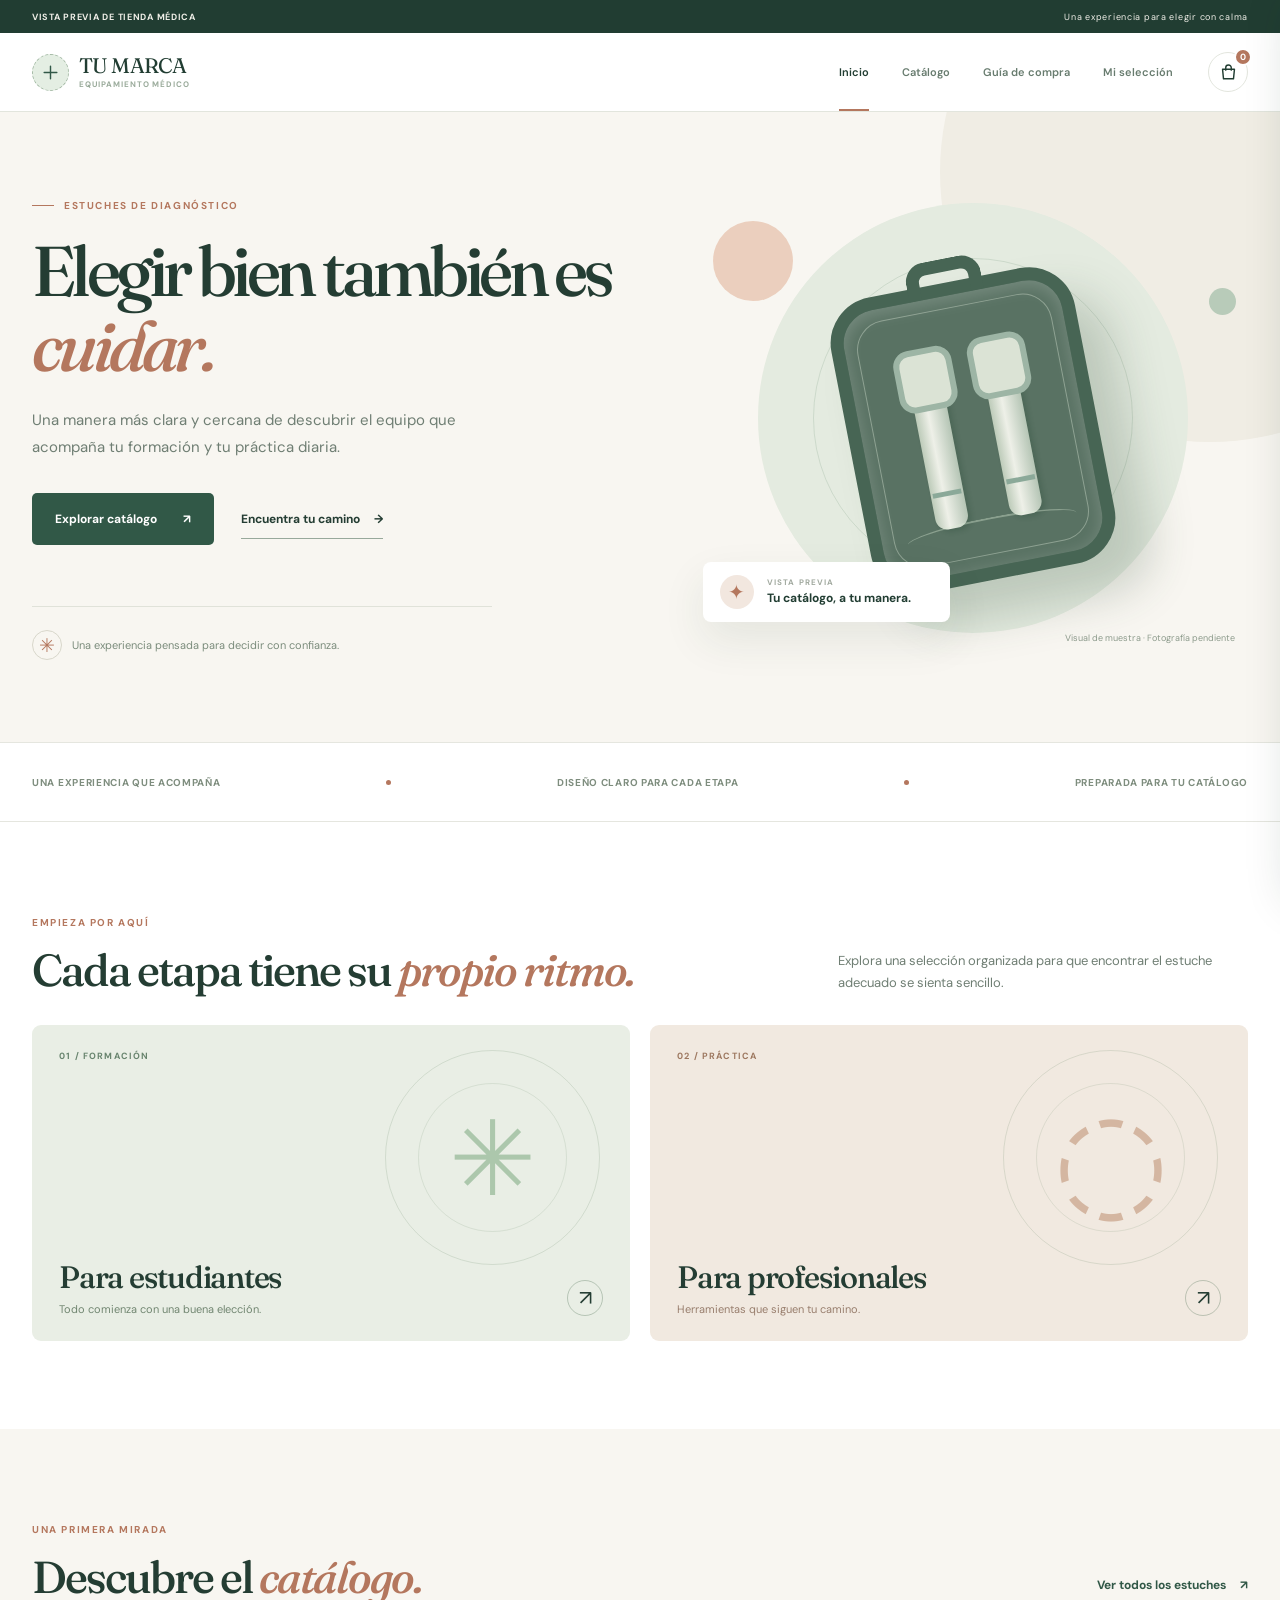
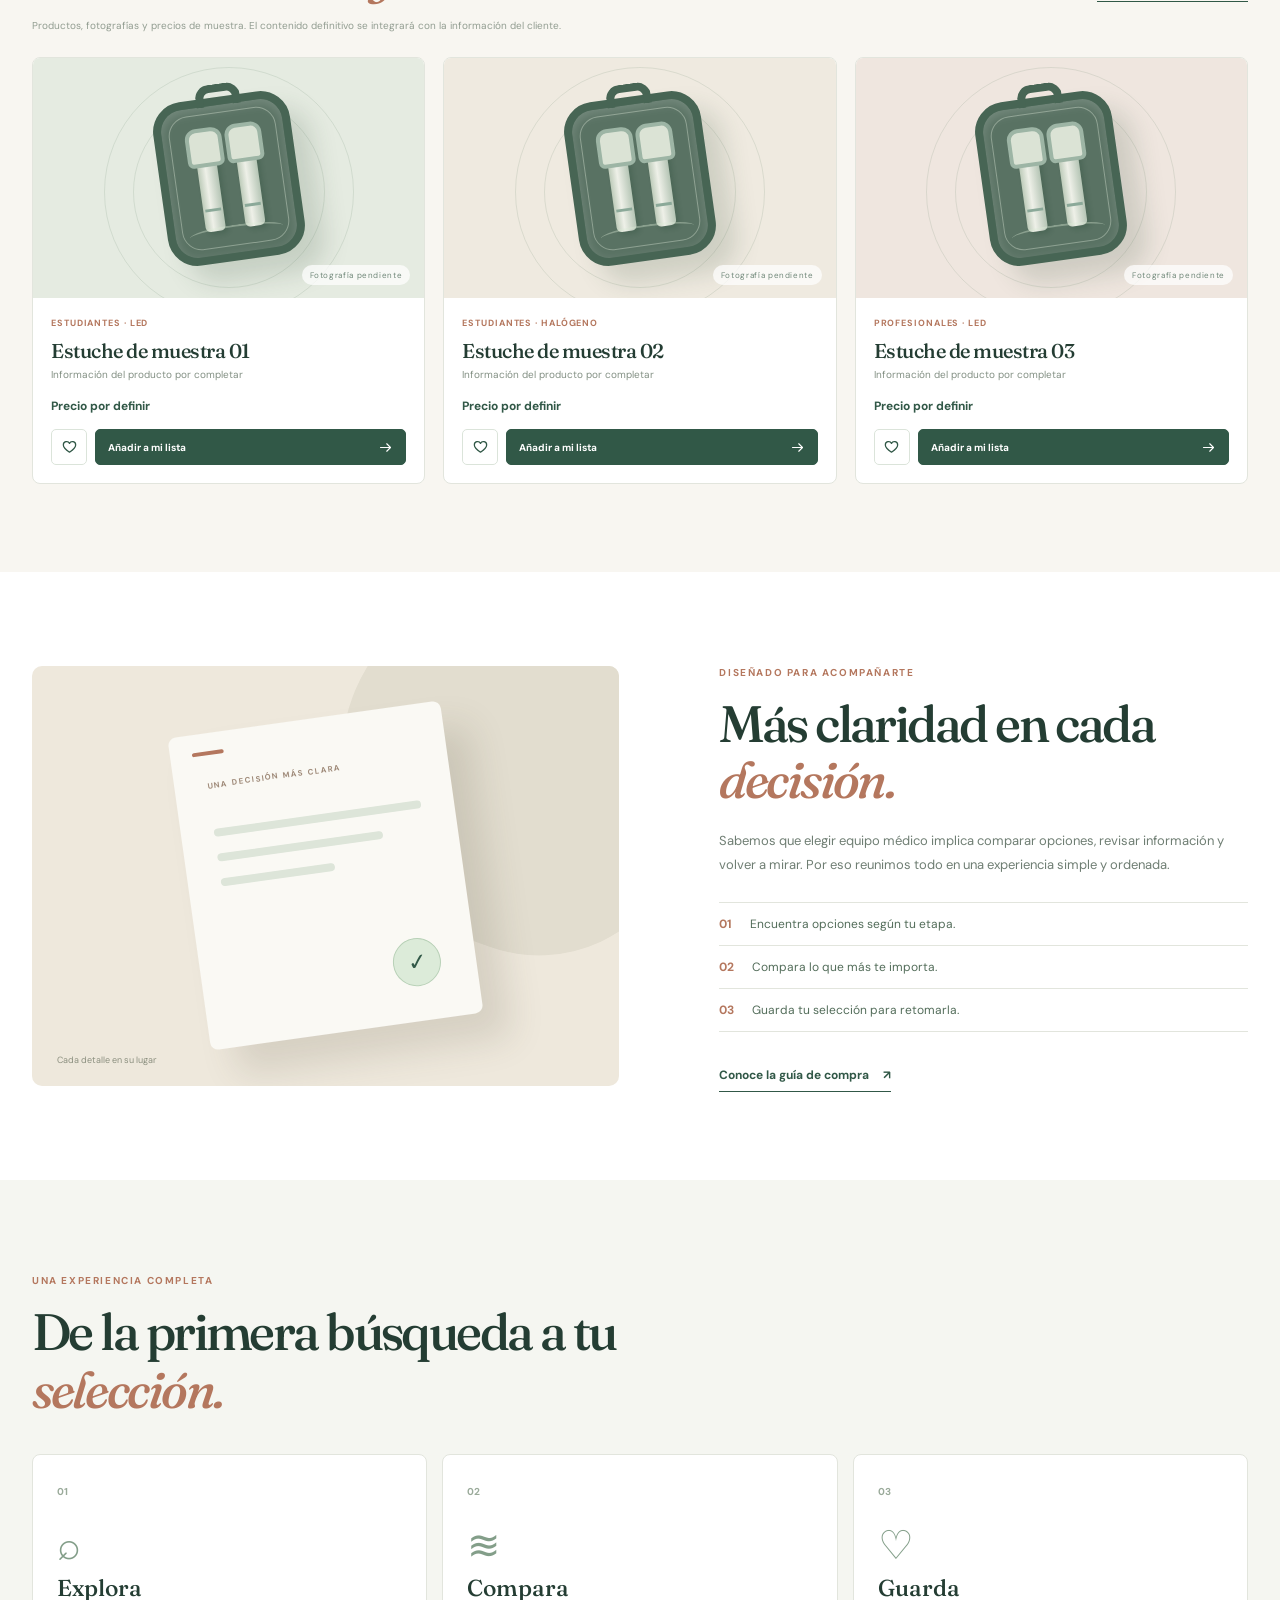
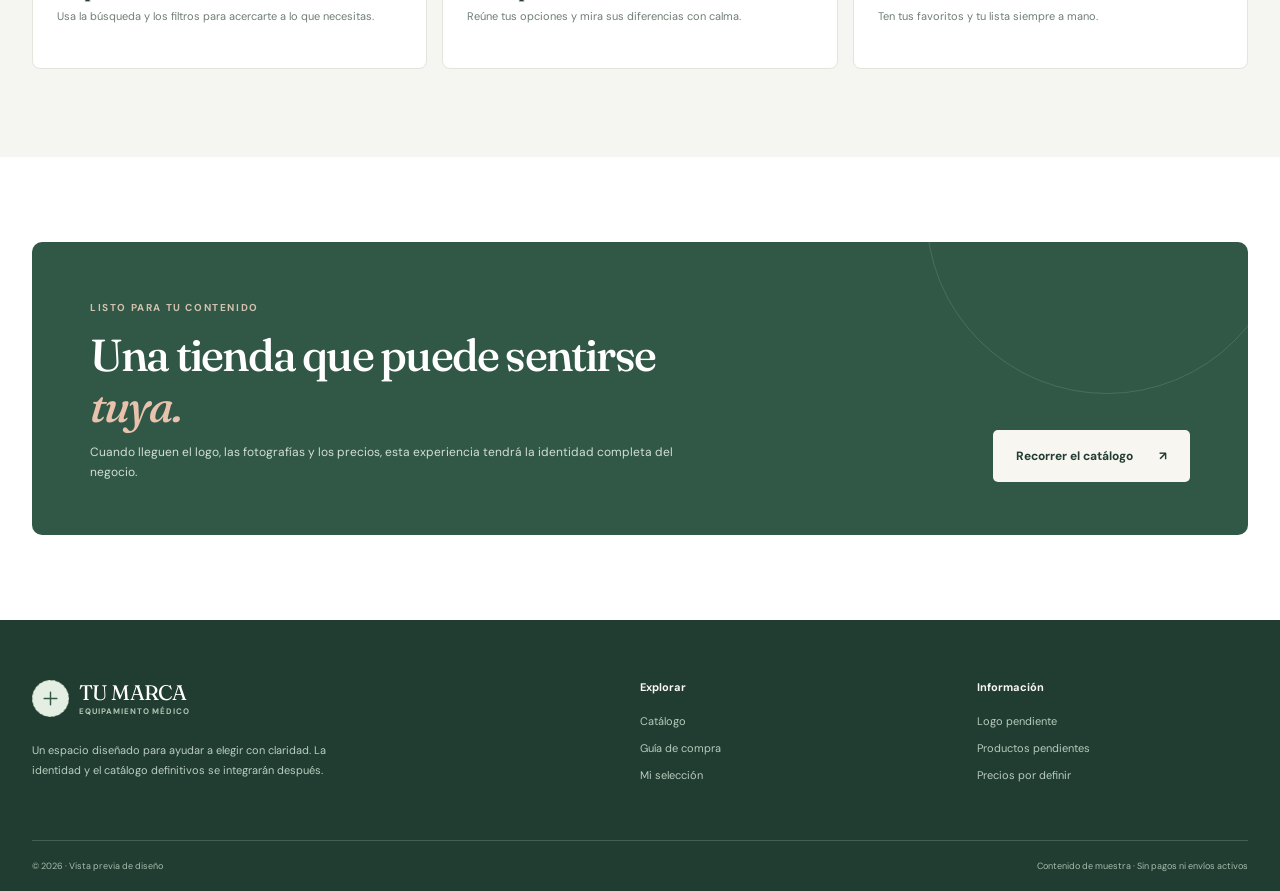
==== commit 765965e0: "Build warm multipage medical storefront demo" ====
--- a/index.html
+++ b/index.html
@@ -3,78 +3,70 @@
 <head>
   <meta charset="utf-8">
   <meta name="viewport" content="width=device-width, initial-scale=1">
-  <meta name="theme-color" content="#f7f9f8">
+  <meta name="theme-color" content="#f8f6f1">
   <meta name="robots" content="noindex, nofollow">
-  <meta name="description" content="Vista previa de una tienda minimalista de estuches de diagnóstico, lista para personalizar con la identidad y el catálogo del cliente.">
-  <title>Estuches de diagnóstico | Vista previa</title>
+  <meta name="description" content="Vista previa de una tienda médica cálida y fácil de usar, preparada para el catálogo y la identidad de tu negocio.">
+  <title>Inicio | Tu marca · Equipamiento médico</title>
   <link rel="icon" href="favicon.svg" type="image/svg+xml">
   <link rel="preconnect" href="https://fonts.googleapis.com">
   <link rel="preconnect" href="https://fonts.gstatic.com" crossorigin>
-  <link href="https://fonts.googleapis.com/css2?family=DM+Sans:wght@400;500;600;700&family=Manrope:wght@400;500;600;700;800&display=swap" rel="stylesheet">
-  <link rel="stylesheet" href="styles.css">
+  <link href="https://fonts.googleapis.com/css2?family=DM+Sans:wght@400;500;600;700&family=Fraunces:opsz,wght@9..144,400;9..144,500;9..144,600&display=swap" rel="stylesheet">
+  <link rel="stylesheet" href="css/base.css">
+  <link rel="stylesheet" href="css/home.css">
 </head>
-<body>
-  <svg class="icon-sprite" xmlns="http://www.w3.org/2000/svg" aria-hidden="true">
-    <symbol id="i-arrow" viewBox="0 0 24 24"><path d="M4 12h16m-6-6 6 6-6 6"/></symbol>
-    <symbol id="i-arrow-up" viewBox="0 0 24 24"><path d="M5 19 19 5M8 5h11v11"/></symbol>
-    <symbol id="i-bag" viewBox="0 0 24 24"><path d="M4 8h16l-1.2 13H5.2L4 8Z"/><path d="M8.5 9V6a3.5 3.5 0 0 1 7 0v3"/></symbol>
-    <symbol id="i-search" viewBox="0 0 24 24"><circle cx="10.5" cy="10.5" r="6.5"/><path d="m15.5 15.5 5 5"/></symbol>
-    <symbol id="i-heart" viewBox="0 0 24 24"><path d="M20.7 8.3c0 4.5-8.7 10.3-8.7 10.3S3.3 12.8 3.3 8.3A4.7 4.7 0 0 1 12 6.2a4.7 4.7 0 0 1 8.7 2.1Z"/></symbol>
-    <symbol id="i-close" viewBox="0 0 24 24"><path d="M5 5 19 19M19 5 5 19"/></symbol>
-    <symbol id="i-chevron" viewBox="0 0 24 24"><path d="m6 9 6 6 6-6"/></symbol>
-    <symbol id="i-check" viewBox="0 0 24 24"><path d="m4 12 5 5L20 6"/></symbol>
-    <symbol id="i-sliders" viewBox="0 0 24 24"><path d="M3 6h18M3 12h18M3 18h18"/><circle cx="8" cy="6" r="2"/><circle cx="16" cy="12" r="2"/><circle cx="9" cy="18" r="2"/></symbol>
-    <symbol id="i-image" viewBox="0 0 24 24"><rect x="3" y="3" width="18" height="18" rx="3"/><circle cx="8.5" cy="8.5" r="1.5"/><path d="m4 17 5-5 3 3 3-3 5 5"/></symbol>
-    <symbol id="i-eye" viewBox="0 0 24 24"><path d="M2 12s3.5-6 10-6 10 6 10 6-3.5 6-10 6-10-6-10-6Z"/><circle cx="12" cy="12" r="2.5"/></symbol>
-    <symbol id="i-layers" viewBox="0 0 24 24"><path d="m12 3 9 5-9 5-9-5 9-5Zm-9 9 9 5 9-5M3 16l9 5 9-5"/></symbol>
-    <symbol id="i-spark" viewBox="0 0 24 24"><path d="m12 2 2 8 8 2-8 2-2 8-2-8-8-2 8-2 2-8Z"/></symbol>
-    <symbol id="i-copy" viewBox="0 0 24 24"><rect x="8" y="8" width="12" height="12" rx="2"/><path d="M16 8V5a2 2 0 0 0-2-2H5a2 2 0 0 0-2 2v9a2 2 0 0 0 2 2h3"/></symbol>
-    <symbol id="i-compare" viewBox="0 0 24 24"><path d="M4 4v16M20 4v16M8 8h8M8 12h8M8 16h8"/></symbol>
-    <symbol id="i-trash" viewBox="0 0 24 24"><path d="M4 7h16M9 7V4h6v3M7 7l1 13h8l1-13M10 10v7m4-7v7"/></symbol>
-    <symbol id="i-plus" viewBox="0 0 24 24"><path d="M12 4v16M4 12h16"/></symbol>
-    <symbol id="i-menu" viewBox="0 0 24 24"><path d="M4 7h16M4 12h16M4 17h16"/></symbol>
-  </svg>
+<body data-page="home">
+  <div id="site-header"></div>
+  <main>
+    <section class="home-hero">
+      <div class="container hero-grid">
+        <div class="hero-copy reveal">
+          <span class="eyebrow"><span class="eyebrow-line"></span> ESTUCHES DE DIAGNÓSTICO</span>
+          <h1>Elegir bien también es <em>cuidar.</em></h1>
+          <p>Una manera más clara y cercana de descubrir el equipo que acompaña tu formación y tu práctica diaria.</p>
+          <div class="hero-actions">
+            <a class="button button-primary" href="catalogo.html">Explorar catálogo <span aria-hidden="true">↗</span></a>
+            <a class="link-button" href="guia.html">Encuentra tu camino <span aria-hidden="true">→</span></a>
+          </div>
+          <div class="hero-detail"><span class="detail-icon">✳</span><span>Una experiencia pensada para decidir con confianza.</span></div>
+        </div>
+        <div class="hero-visual reveal" aria-label="Ilustración provisional de un estuche de diagnóstico">
+          <div class="hero-circle"></div>
+          <div class="hero-shape hero-shape-one"></div>
+          <div class="hero-shape hero-shape-two"></div>
+          <div class="hero-display">
+            <div class="case-illustration"><span class="case-handle"></span><span class="instrument instrument-one"></span><span class="instrument instrument-two"></span><span class="case-seam"></span></div>
+          </div>
+          <div class="hero-card"><span class="hero-card-mark">✦</span><span><small>VISTA PREVIA</small><strong>Tu catálogo, a tu manera.</strong></span></div>
+          <span class="visual-caption">Visual de muestra · Fotografía pendiente</span>
+        </div>
+      </div>
+    </section>
 
-  <div class="preview-bar"><div class="container preview-inner"><span><i class="live-dot"></i> VISTA PREVIA · ESTRUCTURA EDITABLE</span><span>Diseño de catálogo médico <svg class="icon"><use href="#i-arrow-up"/></svg></span></div></div>
-  <header class="site-header" id="inicio"><div class="container header-inner">
-    <a href="#inicio" class="brand" aria-label="Inicio de la vista previa"><span class="logo-slot"><svg class="icon"><use href="#i-plus"/></svg></span><span class="brand-name">TU MARCA<small>LOGO PENDIENTE</small></span></a>
-    <nav class="desktop-nav" aria-label="Navegación principal"><a href="#catalogo">Catálogo</a><a href="#beneficios">Experiencia</a><a href="#proceso">Cómo funciona</a></nav>
-    <div class="header-actions"><button class="header-icon favorites-trigger" id="favorites-trigger" type="button" aria-label="Mostrar favoritos" aria-pressed="false"><svg class="icon"><use href="#i-heart"/></svg><span id="favorites-count" class="action-count" hidden>0</span></button><button class="header-icon" id="open-cart" type="button" aria-label="Abrir mi lista"><svg class="icon"><use href="#i-bag"/></svg><span id="cart-count" class="action-count">0</span></button><button class="mobile-menu-button" id="mobile-menu-button" type="button" aria-label="Abrir menú" aria-expanded="false"><svg class="icon"><use href="#i-menu"/></svg></button></div>
-  </div><nav class="mobile-nav" id="mobile-nav" aria-label="Navegación móvil" hidden><a href="#catalogo">Catálogo</a><a href="#beneficios">Experiencia</a><a href="#proceso">Cómo funciona</a></nav></header>
+    <section class="intro-line"><div class="container intro-line-inner"><span>Una experiencia que acompaña</span><i></i><span>Diseño claro para cada etapa</span><i></i><span>Preparada para tu catálogo</span></div></section>
 
-  <main>
-    <section class="hero" aria-labelledby="hero-title"><div class="hero-noise" aria-hidden="true"></div><div class="container hero-layout">
-      <div class="hero-copy reveal"><div class="eyebrow"><span class="eyebrow-line"></span> ESTUCHES DE DIAGNÓSTICO <span class="eyebrow-number">/ 001</span></div><h1 id="hero-title">Una forma más simple de <em>elegir mejor.</em></h1><p>Una experiencia clara, moderna e intuitiva para encontrar el equipo que acompaña cada etapa de tu práctica.</p><div class="hero-buttons"><a href="#catalogo" class="button button-dark magnetic">Explorar catálogo <svg class="icon"><use href="#i-arrow"/></svg></a><a href="#proceso" class="button button-text">Descubre cómo funciona <svg class="icon"><use href="#i-arrow-up"/></svg></a></div><div class="hero-footnote"><div class="mini-avatar"><svg class="icon"><use href="#i-spark"/></svg></div><span>Diseño preparado para tus productos,<br>tu identidad y tus precios.</span></div></div>
-      <div class="hero-showcase reveal" id="hero-showcase"><div class="showcase-grid" aria-hidden="true"></div><div class="showcase-top"><span>EDICIÓN 01 / VISTA PREVIA</span><span class="showcase-dots"><i></i><i></i><i></i></span></div><div class="showcase-frame"><div class="frame-corner corner-a"></div><div class="frame-corner corner-b"></div><div class="frame-corner corner-c"></div><div class="frame-corner corner-d"></div><div class="hero-placeholder"><span class="placeholder-symbol"><svg class="icon"><use href="#i-image"/></svg></span><strong>Tu producto aquí</strong><small>Imagen principal por agregar</small></div></div><div class="showcase-bottom"><div><small>PRODUCTO DESTACADO</small><strong>Nombre por definir</strong></div><span class="showcase-arrow"><svg class="icon"><use href="#i-arrow-up"/></svg></span></div><div class="floating-label floating-label-a"><span class="floating-dot"></span> CATÁLOGO EDITABLE</div><div class="floating-label floating-label-b">DISEÑO 100% RESPONSIVE <svg class="icon"><use href="#i-spark"/></svg></div></div>
-    </div><div class="hero-index" aria-hidden="true">01<span>/</span>04</div></section>
-
-    <div class="marquee" aria-label="Diseño claro, navegación fluida y experiencia adaptable"><div class="marquee-track"><span>DISEÑO CLARO <i>✦</i> NAVEGACIÓN FLUIDA <i>✦</i> EXPERIENCIA ADAPTABLE <i>✦</i> CATÁLOGO A TU MEDIDA <i>✦</i></span><span aria-hidden="true">DISEÑO CLARO <i>✦</i> NAVEGACIÓN FLUIDA <i>✦</i> EXPERIENCIA ADAPTABLE <i>✦</i> CATÁLOGO A TU MEDIDA <i>✦</i></span></div></div>
-
-    <section class="category-section" aria-labelledby="categories-title"><div class="container"><div class="section-top reveal"><span class="overline">EXPLORA A TU MANERA</span><h2 id="categories-title">Encuentra justo lo que <em>necesitas.</em></h2><p>Una navegación simple para distintos momentos de la práctica clínica.</p></div><div class="category-grid">
-      <button type="button" class="category-card reveal" data-category-card="all"><span class="category-index">01 / GENERAL</span><span class="category-symbol">✳</span><span class="category-bottom"><span><strong>Ver todo</strong><small>Explora el catálogo completo</small></span><svg class="icon"><use href="#i-arrow-up"/></svg></span></button>
-      <button type="button" class="category-card reveal" data-category-card="Estudiantes"><span class="category-index">02 / FORMACIÓN</span><span class="category-symbol category-symbol-outline">◎</span><span class="category-bottom"><span><strong>Estudiantes</strong><small>Opciones para comenzar</small></span><svg class="icon"><use href="#i-arrow-up"/></svg></span></button>
-      <button type="button" class="category-card reveal" data-category-card="Profesionales"><span class="category-index">03 / PRÁCTICA</span><span class="category-symbol category-symbol-lines">✦</span><span class="category-bottom"><span><strong>Profesionales</strong><small>Para seguir avanzando</small></span><svg class="icon"><use href="#i-arrow-up"/></svg></span></button>
-    </div></div></section>
-
-    <section class="catalog-section" id="catalogo" aria-labelledby="catalog-title"><div class="container"><div class="catalog-heading reveal"><div><span class="overline">COLECCIÓN / VISTA PREVIA</span><h2 id="catalog-title">El catálogo, <em>a tu ritmo.</em></h2><p>Explora la interacción con tarjetas de muestra. Los productos, imágenes y precios definitivos se cargarán después.</p></div><span class="catalog-deco" aria-hidden="true">DX<span>+</span></span></div>
-      <div class="catalog-content"><aside class="filter-panel" id="filter-panel" aria-label="Filtros del catálogo"><div class="filter-header"><h3>Filtrar</h3><button type="button" id="close-filters" class="icon-button mobile-only" aria-label="Cerrar filtros"><svg class="icon"><use href="#i-close"/></svg></button></div><div class="filter-block"><h4>Uso</h4><label class="radio-row"><input type="radio" name="category" value="all" checked><span>Todos</span><small>06</small></label><label class="radio-row"><input type="radio" name="category" value="Estudiantes"><span>Estudiantes</span><small>03</small></label><label class="radio-row"><input type="radio" name="category" value="Profesionales"><span>Profesionales</span><small>03</small></label></div><div class="filter-block"><h4>Tecnología</h4><label class="check-row"><input type="checkbox" name="technology" value="LED"><span class="custom-check"></span><span>LED</span></label><label class="check-row"><input type="checkbox" name="technology" value="Halógeno"><span class="custom-check"></span><span>Halógeno</span></label></div><button class="reset-filters" id="reset-filters" type="button">Restablecer filtros <svg class="icon"><use href="#i-arrow"/></svg></button><div class="filter-note"><span class="note-asterisk">✳</span><p>El catálogo está listo para recibir la información real del cliente.</p></div></aside>
-      <div class="catalog-main"><div class="catalog-controls"><span class="result-label" id="result-label">Mostrando 6 elementos</span><div class="control-group"><label class="catalog-search"><svg class="icon"><use href="#i-search"/></svg><input type="search" id="search-input" placeholder="Buscar producto..." aria-label="Buscar producto"></label><label class="sort-select"><select id="sort-select" aria-label="Ordenar productos"><option value="default">Ordenar: destacados</option><option value="az">Nombre: A–Z</option><option value="za">Nombre: Z–A</option></select><svg class="icon"><use href="#i-chevron"/></svg></label><button type="button" class="filter-toggle" id="open-filters"><svg class="icon"><use href="#i-sliders"/></svg> Filtros</button></div></div><div class="active-filters" id="active-filters" aria-live="polite"></div><div class="product-grid" id="product-grid"></div><div class="empty-state" id="empty-state" hidden><svg class="icon"><use href="#i-search"/></svg><h3>Sin resultados por ahora</h3><p>Prueba otra búsqueda o restablece los filtros.</p><button type="button" class="button button-dark" id="empty-reset">Ver todo <svg class="icon"><use href="#i-arrow"/></svg></button></div><div class="catalog-footer-note"><span class="footer-note-icon">✳</span><p>Estas tarjetas son demostrativas. No representan productos, especificaciones ni precios reales.</p></div></div></div>
+    <section class="category-section section-space" aria-labelledby="categories-title"><div class="container">
+      <div class="section-heading reveal"><div><span class="eyebrow">EMPIEZA POR AQUÍ</span><h2 id="categories-title">Cada etapa tiene su <em>propio ritmo.</em></h2></div><p>Explora una selección organizada para que encontrar el estuche adecuado se sienta sencillo.</p></div>
+      <div class="category-grid">
+        <a class="category-tile category-student reveal" href="catalogo.html?categoria=Estudiantes"><span class="tile-number">01 / FORMACIÓN</span><div class="tile-illustration tile-student-art"><span>✳</span></div><div class="tile-bottom"><div><h3>Para estudiantes</h3><p>Todo comienza con una buena elección.</p></div><span class="tile-arrow">↗</span></div></a>
+        <a class="category-tile category-professional reveal" href="catalogo.html?categoria=Profesionales"><span class="tile-number">02 / PRÁCTICA</span><div class="tile-illustration tile-professional-art"><span>◌</span></div><div class="tile-bottom"><div><h3>Para profesionales</h3><p>Herramientas que siguen tu camino.</p></div><span class="tile-arrow">↗</span></div></a>
+      </div>
     </div></section>
 
-    <section class="benefits-section" id="beneficios" aria-labelledby="benefits-title"><div class="container"><div class="benefits-heading reveal"><span class="overline">UNA MEJOR EXPERIENCIA</span><h2 id="benefits-title">Cada detalle, <em>más fácil.</em></h2><p>Un diseño que ayuda a encontrar, comparar y recordar opciones con menos pasos.</p></div><div class="benefits-grid"><article class="benefit-card reveal"><span class="benefit-number">01 /</span><span class="benefit-icon"><svg class="icon"><use href="#i-search"/></svg></span><h3>Explora sin perderte</h3><p>Encuentra opciones con una búsqueda clara y filtros sencillos.</p><div class="benefit-line"></div></article><article class="benefit-card reveal"><span class="benefit-number">02 /</span><span class="benefit-icon"><svg class="icon"><use href="#i-compare"/></svg></span><h3>Compara de un vistazo</h3><p>Reúne hasta tres opciones para ver sus diferencias lado a lado.</p><div class="benefit-line"></div></article><article class="benefit-card reveal"><span class="benefit-number">03 /</span><span class="benefit-icon"><svg class="icon"><use href="#i-heart"/></svg></span><h3>Guarda lo importante</h3><p>Marca tus favoritos y prepara una lista para continuar después.</p><div class="benefit-line"></div></article></div></div></section>
+    <section class="featured-section section-space" aria-labelledby="featured-title"><div class="container">
+      <div class="section-heading reveal"><div><span class="eyebrow">UNA PRIMERA MIRADA</span><h2 id="featured-title">Descubre el <em>catálogo.</em></h2></div><a href="catalogo.html" class="text-link">Ver todos los estuches <span aria-hidden="true">↗</span></a></div>
+      <p class="sample-note">Productos, fotografías y precios de muestra. El contenido definitivo se integrará con la información del cliente.</p>
+      <div class="product-grid featured-grid" id="featured-products"></div>
+    </div></section>
 
-    <section class="process-section" id="proceso" aria-labelledby="process-title"><div class="container process-layout"><div class="process-intro reveal"><span class="overline">EL RECORRIDO</span><h2 id="process-title">De explorar a decidir, <em>sin fricción.</em></h2><p>Una experiencia pensada para que cada herramienta tenga un propósito.</p><a href="#catalogo" class="text-link">Probar el catálogo <svg class="icon"><use href="#i-arrow"/></svg></a></div><div class="process-steps"><div class="process-step reveal"><span>01</span><div><h3>Busca y filtra</h3><p>Reduce las opciones según la etapa de tu práctica o la tecnología.</p></div><svg class="icon"><use href="#i-arrow-up"/></svg></div><div class="process-step reveal"><span>02</span><div><h3>Compara detalles</h3><p>Revisa las fichas y coloca tus opciones favoritas lado a lado.</p></div><svg class="icon"><use href="#i-arrow-up"/></svg></div><div class="process-step reveal"><span>03</span><div><h3>Prepara tu selección</h3><p>Guarda tu lista y cópiala para compartirla cuando el contacto esté configurado.</p></div><svg class="icon"><use href="#i-arrow-up"/></svg></div></div></div></section>
+    <section class="editorial-section section-space"><div class="container editorial-grid"><div class="editorial-visual reveal"><div class="editorial-blob"></div><div class="editorial-paper"><span class="paper-overline">UNA DECISIÓN MÁS CLARA</span><div class="paper-line wide"></div><div class="paper-line"></div><div class="paper-line short"></div><div class="paper-seal">✓</div></div><span class="editorial-caption">Cada detalle en su lugar</span></div><div class="editorial-copy reveal"><span class="eyebrow">DISEÑADO PARA ACOMPAÑARTE</span><h2>Más claridad en cada <em>decisión.</em></h2><p>Sabemos que elegir equipo médico implica comparar opciones, revisar información y volver a mirar. Por eso reunimos todo en una experiencia simple y ordenada.</p><ul><li><span>01</span> Encuentra opciones según tu etapa.</li><li><span>02</span> Compara lo que más te importa.</li><li><span>03</span> Guarda tu selección para retomarla.</li></ul><a href="guia.html" class="text-link">Conoce la guía de compra <span aria-hidden="true">↗</span></a></div></div></section>
 
-    <section class="ready-section" aria-labelledby="ready-title"><div class="container ready-panel reveal"><div class="ready-orbit" aria-hidden="true"></div><span class="overline">SIGUIENTE ETAPA</span><h2 id="ready-title">El diseño está listo.<br><em>Tu contenido le da vida.</em></h2><p>Este espacio se personalizará con la identidad y la información final del negocio.</p><div class="ready-items"><span><svg class="icon"><use href="#i-plus"/></svg> Logo</span><span><svg class="icon"><use href="#i-image"/></svg> Productos</span><span><svg class="icon"><use href="#i-layers"/></svg> Precios</span><span><svg class="icon"><use href="#i-bag"/></svg> Contacto</span></div></div></section>
+    <section class="journey-section section-space" aria-labelledby="journey-title"><div class="container"><div class="journey-heading reveal"><span class="eyebrow">UNA EXPERIENCIA COMPLETA</span><h2 id="journey-title">De la primera búsqueda a tu <em>selección.</em></h2></div><div class="journey-grid"><article class="journey-step reveal"><span>01</span><div class="journey-icon">⌕</div><h3>Explora</h3><p>Usa la búsqueda y los filtros para acercarte a lo que necesitas.</p></article><article class="journey-step reveal"><span>02</span><div class="journey-icon">≋</div><h3>Compara</h3><p>Reúne tus opciones y mira sus diferencias con calma.</p></article><article class="journey-step reveal"><span>03</span><div class="journey-icon">♡</div><h3>Guarda</h3><p>Ten tus favoritos y tu lista siempre a mano.</p></article></div></div></section>
+
+    <section class="closing-section"><div class="container closing-panel reveal"><div><span class="eyebrow">LISTO PARA TU CONTENIDO</span><h2>Una tienda que puede sentirse <em>tuya.</em></h2><p>Cuando lleguen el logo, las fotografías y los precios, esta experiencia tendrá la identidad completa del negocio.</p></div><a class="button button-light" href="catalogo.html">Recorrer el catálogo <span aria-hidden="true">↗</span></a></div></section>
   </main>
-  <footer class="site-footer"><div class="container footer-main"><a href="#inicio" class="brand footer-brand"><span class="logo-slot"><svg class="icon"><use href="#i-plus"/></svg></span><span class="brand-name">TU MARCA<small>LOGO PENDIENTE</small></span></a><p>Vista previa de una tienda de estuches de diagnóstico. Contenido final pendiente de aprobación.</p><a href="#inicio" class="back-top">Volver arriba <svg class="icon"><use href="#i-arrow-up"/></svg></a></div><div class="container footer-bottom"><span>© 2026 · Demo de diseño</span><span>Sin productos ni precios reales · Sin pagos ni envíos activos</span></div></footer>
-
-  <div class="overlay" id="overlay" hidden></div>
-  <aside class="cart-drawer" id="cart-drawer" aria-label="Mi lista de productos" aria-hidden="true"><div class="drawer-header"><div><span class="overline">TU SELECCIÓN</span><h2>Mi lista <small id="drawer-count">(0)</small></h2></div><button class="icon-button" id="close-cart" type="button" aria-label="Cerrar lista"><svg class="icon"><use href="#i-close"/></svg></button></div><div class="cart-items" id="cart-items"></div><div class="cart-footer"><p>Los precios estarán disponibles cuando el cliente proporcione el catálogo definitivo.</p><button class="button button-dark full" id="copy-list" type="button">Copiar lista <svg class="icon"><use href="#i-copy"/></svg></button><button class="drawer-secondary" id="continue-shopping" type="button">Seguir explorando</button></div></aside>
-  <div class="modal" id="product-modal" role="dialog" aria-modal="true" aria-labelledby="modal-title" aria-hidden="true"><div class="modal-panel"><button type="button" class="icon-button modal-close" id="close-modal" aria-label="Cerrar detalle"><svg class="icon"><use href="#i-close"/></svg></button><div id="modal-content"></div></div></div>
-  <div class="modal compare-modal" id="compare-modal" role="dialog" aria-modal="true" aria-labelledby="compare-title" aria-hidden="true"><div class="modal-panel compare-panel"><button type="button" class="icon-button modal-close" id="close-compare" aria-label="Cerrar comparación"><svg class="icon"><use href="#i-close"/></svg></button><div id="compare-content"></div></div></div>
-  <div class="compare-tray" id="compare-tray" hidden><div class="container compare-tray-inner"><div><span class="compare-tray-label">COMPARACIÓN</span><strong id="compare-count">0 productos seleccionados</strong></div><div class="compare-mini-list" id="compare-mini-list"></div><div class="compare-tray-actions"><button type="button" class="tray-clear" id="clear-compare">Limpiar</button><button type="button" class="button button-dark" id="open-compare">Comparar <svg class="icon"><use href="#i-arrow"/></svg></button></div></div></div>
-  <div class="toast" id="toast" role="status" aria-live="polite"></div>
-  <script src="app.js" defer></script>
+  <div id="site-footer"></div>
+  <script src="js/data.js" defer></script>
+  <script src="js/site.js" defer></script>
+  <script src="js/home.js" defer></script>
 </body>
 </html>
--- a/css/base.css
+++ b/css/base.css
@@ -0,0 +1,148 @@
+:root{--ink:#243d33;--forest:#315847;--forest-deep:#213d32;--sage:#839e89;--sage-light:#e7eee5;--cream:#f8f6f1;--cream-deep:#f1eee6;--clay:#b4775e;--clay-light:#f1e5dc;--white:#fff;--muted:#6f7e73;--line:#e2e5dd;--shadow:0 18px 44px rgba(38,64,46,.09);--display:Fraunces,Georgia,serif}
+*{box-sizing:border-box}
+html{scroll-behavior:smooth;scroll-padding-top:80px}
+body{margin:0;color:var(--ink);background:#fff;font-family:"DM Sans",Arial,sans-serif;-webkit-font-smoothing:antialiased}
+body.locked{overflow:hidden}
+button,input,select{font:inherit}button{cursor:pointer}a{color:inherit;text-decoration:none}img{max-width:100%;display:block}
+.container{width:min(100% - 64px,1220px);margin-inline:auto}
+[hidden]{display:none!important}
+.icon{width:19px;height:19px;flex:none}
+.eyebrow{display:inline-flex;align-items:center;gap:10px;color:var(--clay);font-size:10px;font-weight:700;letter-spacing:.16em;text-transform:uppercase}
+.eyebrow-line{width:22px;height:1px;background:currentColor}
+h1,h2,h3,p{overflow-wrap:break-word}
+h1,h2,h3{font-family:var(--display);font-weight:500}
+h1 em,h2 em{font-style:italic;color:var(--clay)}
+.button{display:inline-flex;align-items:center;justify-content:space-between;gap:26px;min-height:52px;padding:0 22px;border-radius:5px;border:1px solid transparent;font-size:12px;font-weight:700;white-space:nowrap;transition:transform .22s,background .22s,box-shadow .22s}
+.button:hover{transform:translateY(-2px)}
+.button-primary{background:var(--forest);color:#fff}
+.button-primary:hover{background:var(--forest-deep);box-shadow:0 10px 22px rgba(49,88,71,.16)}
+.button-light{background:var(--cream);color:var(--forest-deep)}
+.button-light:hover{background:#fff}
+.button.full{width:100%}
+.link-button,.text-link{display:inline-flex;align-items:center;gap:14px;font-size:12px;font-weight:700}
+.link-button{padding:11px 0;border-bottom:1px solid #98a99b}
+.link-button:hover,.text-link:hover{color:var(--clay)}
+.text-link{border-bottom:1px solid var(--forest);padding-bottom:8px;color:var(--forest)}
+.section-space{padding:88px 0}
+.section-heading{display:flex;align-items:flex-end;justify-content:space-between;gap:35px;margin-bottom:30px}
+.section-heading h2{font-size:clamp(33px,3.5vw,48px);line-height:1.14;letter-spacing:-.045em;margin:13px 0 0}
+.section-heading p{color:var(--muted);font-size:13px;line-height:1.75;max-width:410px;margin:0}
+.top-strip{height:33px;background:var(--forest-deep);color:#f0efe8}
+.top-strip .container{height:100%;display:flex;justify-content:space-between;align-items:center;font-size:9px;letter-spacing:.08em}
+.top-strip span:first-child{text-transform:uppercase;font-weight:700}
+.header{position:sticky;top:0;z-index:40;background:rgba(255,255,255,.96);border-bottom:1px solid var(--line);backdrop-filter:blur(16px);-webkit-backdrop-filter:blur(16px)}
+.header-inner{height:78px;display:flex;align-items:center;justify-content:space-between;gap:35px}
+.brand{display:inline-flex;align-items:center;gap:10px;min-width:180px}
+.brand-mark{display:grid;place-items:center;width:37px;height:37px;border-radius:50%;background:#e4eee3;color:var(--forest);border:1px dashed #a3b9a4;transition:transform .3s}
+.brand:hover .brand-mark{transform:rotate(18deg)}
+.brand-mark .icon{width:19px;height:19px}
+.brand-name{font-family:var(--display);font-size:21px;letter-spacing:-.04em;line-height:.96;color:var(--forest-deep)}
+.brand-name small{display:block;font-family:"DM Sans",Arial,sans-serif;font-size:8px;letter-spacing:.12em;text-transform:uppercase;font-weight:700;color:#9aab9b;margin-top:6px}
+.main-nav{display:flex;align-items:center;gap:33px;margin-left:auto;height:100%}
+.main-nav a{position:relative;height:100%;display:flex;align-items:center;font-size:11px;color:#687c6f;font-weight:600}
+.main-nav a[aria-current="page"]{color:var(--forest-deep)}
+.main-nav a[aria-current="page"]::after,.main-nav a:hover::after{content:"";height:2px;position:absolute;bottom:0;left:0;right:0;background:var(--clay)}
+.main-nav a:hover{color:var(--forest-deep)}
+.header-actions{display:flex;align-items:center;gap:8px}
+.header-action,.menu-button,.round-button{display:grid;place-items:center;border:1px solid var(--line);background:#fff;color:var(--forest-deep);width:40px;height:40px;border-radius:50%;position:relative;transition:background .2s,border-color .2s}
+.header-action:hover,.menu-button:hover,.round-button:hover{background:var(--sage-light);border-color:#c7d7c8}
+.header-action .icon,.menu-button .icon{width:19px;height:19px}
+.cart-count{position:absolute;top:-5px;right:-5px;min-width:18px;height:18px;padding:0 3px;border-radius:50%;background:var(--clay);color:#fff;border:2px solid #fff;display:grid;place-items:center;font-size:9px;font-weight:700}
+.menu-button{display:none}
+.mobile-nav{display:none}
+.footer{background:var(--forest-deep);color:#f8f7f2}
+.footer-grid{display:grid;grid-template-columns:2fr 1fr 1fr;gap:65px;padding-top:60px;padding-bottom:58px}
+.footer-brand .brand-mark{background:#e4eee3}
+.footer-brand .brand-name{color:#fff}
+.footer-brand .brand-name small{color:#afc6b4}
+.footer-grid p{max-width:320px;color:#bccdc1;font-size:11px;line-height:1.8;margin:24px 0 0}
+.footer-grid>div:not(:first-child){display:flex;flex-direction:column;align-items:flex-start;gap:13px}
+.footer-grid h3{font-family:"DM Sans",Arial,sans-serif;font-size:11px;font-weight:700;margin:0 0 7px}
+.footer-grid a:not(.brand),.footer-grid span:not(.brand-mark):not(.brand-name){font-size:11px;color:#b8cbbd}
+.footer-grid a:not(.brand):hover{color:#fff}
+.footer-bottom{display:flex;justify-content:space-between;gap:20px;border-top:1px solid #446052;padding-top:19px;padding-bottom:19px;font-size:9px;color:#a7bcae}
+.breadcrumbs{display:flex;align-items:center;gap:10px;color:#879487;font-size:10px;margin-bottom:37px}
+.breadcrumbs a:hover{color:var(--clay)}
+.page-intro{background:var(--cream);padding:34px 0 77px}
+.page-intro h1{font-size:clamp(47px,5vw,68px);line-height:1.1;letter-spacing:-.055em;margin:17px 0}
+.page-intro p{font-size:14px;line-height:1.8;color:var(--muted);max-width:530px;margin:0}
+
+/* Shared sample product cards */
+.product-grid{display:grid;grid-template-columns:repeat(3,minmax(0,1fr));gap:18px}
+.product-card{border:1px solid var(--line);border-radius:8px;background:#fff;overflow:hidden;transition:transform .25s,box-shadow .25s,border-color .25s}
+.product-card:hover{transform:translateY(-4px);box-shadow:var(--shadow);border-color:#d3ddd2}
+.product-card-link{display:block}
+.product-art{height:240px;position:relative;display:grid;place-items:center;overflow:hidden;background:#e9eee5}
+.product-art.tone-sage{background:#e5ebe1}.product-art.tone-sand{background:#efeae0}.product-art.tone-clay{background:#efe6df}.product-art.tone-mist{background:#e4ebe9}.product-art.tone-rose{background:#f1e9e5}.product-art.tone-olive{background:#e9ece0}.product-art.tone-linen{background:#f0eee7}.product-art.tone-blue{background:#e5ecec}
+.art-halo{position:absolute;width:250px;height:250px;border:1px solid rgba(70,107,78,.13);border-radius:50%;top:9px;left:50%;transform:translateX(-50%);transition:transform .4s}
+.art-halo::after{content:"";position:absolute;inset:28px;border:1px solid rgba(70,107,78,.13);border-radius:50%}
+.product-card:hover .art-halo{transform:translateX(-50%) scale(1.1)}
+.case-illustration{position:relative;width:138px;height:165px;background:#597263;border:8px solid #476554;border-radius:30px;transform:rotate(-8deg);box-shadow:18px 20px 25px rgba(45,78,56,.17),inset 0 4px 12px rgba(255,255,255,.18);z-index:1;transition:transform .4s}
+.product-card:hover .case-illustration{transform:rotate(-4deg) translateY(-5px)}
+.case-illustration::before{content:"";position:absolute;inset:7px;border:1px solid rgba(226,237,222,.38);border-radius:20px}
+.case-handle{position:absolute;width:45px;height:22px;top:-21px;left:50%;transform:translateX(-50%);border:8px solid #476554;border-bottom:0;border-radius:14px 14px 0 0}
+.instrument{position:absolute;top:29px;width:20px;height:96px;background:linear-gradient(90deg,#bdcbb9,#eef0e8 40%,#b5c5b5);border-radius:8px 8px 5px 5px;box-shadow:3px 3px 5px rgba(23,57,36,.19)}
+.instrument::before{content:"";position:absolute;width:29px;height:31px;left:50%;top:-8px;transform:translateX(-50%);border-radius:11px 11px 6px 6px;background:#dbe3d5;border:4px solid #9db5a5}
+.instrument::after{content:"";position:absolute;left:2px;right:2px;bottom:20px;height:3px;background:#8ba999}
+.instrument-one{left:31px}.instrument-two{right:31px}
+.case-seam{position:absolute;left:14px;right:14px;bottom:13px;height:15px;border-top:2px solid rgba(218,233,214,.38);border-radius:50%}
+.art-note{position:absolute;bottom:13px;right:14px;font-size:8px;letter-spacing:.08em;color:#6f8778;background:rgba(255,255,255,.72);border-radius:20px;padding:5px 8px;z-index:2}
+.product-card-copy{padding:19px 18px 15px}
+.product-type{display:block;color:var(--clay);font-size:9px;font-weight:700;letter-spacing:.1em;text-transform:uppercase}
+.product-card-copy h3{font-size:20px;line-height:1.2;letter-spacing:-.025em;margin:10px 0 5px}
+.product-card-copy p{font-size:10px;color:#839084;margin:0 0 17px}
+.product-card-copy strong{display:block;color:var(--forest);font-size:12px}
+.product-card-actions{display:flex;gap:8px;padding:0 18px 18px}
+.product-favorite,.product-compare{display:grid;place-items:center;flex:none;width:36px;height:36px;background:#fff;border:1px solid #dbe4da;border-radius:5px;color:var(--forest);transition:background .2s,color .2s}
+.product-favorite .icon,.product-compare .icon{width:17px;height:17px}
+.product-favorite:hover,.product-favorite.active{color:#b96d69;background:#f7ece8}
+.product-favorite.active .icon{fill:#f1d1cd}
+.product-compare:hover,.product-compare.active{background:var(--sage-light);color:var(--forest-deep)}
+.product-add{display:flex;align-items:center;justify-content:space-between;gap:9px;flex:1;border:1px solid var(--forest);border-radius:5px;padding:0 12px;background:var(--forest);color:#fff;font-size:10px;font-weight:700;min-width:0}
+.product-add:hover{background:var(--forest-deep)}
+.product-add .icon{width:15px;height:15px}
+.product-compare+.product-add{order:0}
+.product-card-actions:has(.product-compare) .product-add{order:1}
+.product-card-actions:has(.product-compare) .product-compare{order:2}
+.product-card-actions:has(.product-compare) .product-favorite{order:0}
+
+/* Shared list drawer */
+.drawer-overlay{position:fixed;inset:0;background:rgba(20,41,29,.45);z-index:70;opacity:0;transition:opacity .25s}
+.drawer-overlay.visible{opacity:1}
+.cart-drawer{position:fixed;z-index:80;right:0;top:0;width:min(100%,430px);height:100dvh;background:#fff;display:flex;flex-direction:column;box-shadow:-12px 0 45px rgba(19,42,29,.16);transform:translateX(105%);transition:transform .28s}
+.cart-drawer.open{transform:translateX(0)}
+.drawer-head{display:flex;justify-content:space-between;align-items:flex-start;border-bottom:1px solid var(--line);padding:25px}
+.drawer-head h2{font-size:29px;letter-spacing:-.03em;margin:7px 0 0}
+.drawer-head h2 small{font-size:14px;color:#96a396}
+.drawer-head .round-button .icon{width:16px;height:16px}
+.drawer-items{overflow:auto;flex:1;padding:12px 25px}
+.drawer-empty{height:100%;min-height:230px;display:flex;align-items:center;justify-content:center;flex-direction:column;text-align:center}
+.empty-icon{display:grid;place-items:center;width:58px;height:58px;background:var(--sage-light);border-radius:50%;color:var(--forest)}
+.empty-icon .icon{width:26px;height:26px}
+.drawer-empty h3{font-size:23px;margin:17px 0 6px}
+.drawer-empty p{font-size:11px;line-height:1.7;color:var(--muted);max-width:260px;margin:0 0 22px}
+.drawer-empty .text-link{font-size:11px}
+.drawer-item{display:grid;grid-template-columns:75px 1fr 25px;gap:11px;border-bottom:1px solid var(--line);padding:16px 0}
+.drawer-thumb{width:75px;height:75px;overflow:hidden;border-radius:6px}
+.drawer-thumb .product-art{height:75px;width:75px}.drawer-thumb .case-illustration{transform:scale(.36) rotate(-8deg)}.drawer-thumb .art-halo,.drawer-thumb .art-note{display:none}
+.drawer-item a{font-size:12px;font-weight:700;display:block;margin:2px 0 5px}
+.drawer-item span{font-size:10px;color:var(--muted)}
+.drawer-item .quantity-control{margin-top:9px}
+.remove-button{border:0;background:none;color:#9baa9b;padding:0;height:25px}
+.remove-button .icon{width:15px;height:15px}
+.quantity-control{display:inline-flex;align-items:center;border:1px solid #d9e1d8;border-radius:5px;background:#fff}
+.quantity-control button{width:26px;height:26px;border:0;background:none;color:var(--forest);font-size:16px}
+.quantity-control span{font-size:11px;min-width:22px;text-align:center;color:var(--ink)}
+.drawer-foot{padding:21px 25px 25px;border-top:1px solid var(--line)}
+.drawer-foot p{font-size:10px;line-height:1.6;color:var(--muted);margin:0 0 16px}
+.drawer-link{display:block;margin:15px auto 0;border:0;background:none;color:var(--forest);font-size:11px;font-weight:700}
+.toast{position:fixed;z-index:100;left:50%;bottom:24px;transform:translate(-50%,15px);padding:12px 17px;border-radius:5px;background:var(--forest-deep);color:#fff;font-size:11px;box-shadow:var(--shadow);opacity:0;pointer-events:none;transition:opacity .2s,transform .2s;white-space:nowrap}
+.toast.show{opacity:1;transform:translate(-50%,0)}
+.has-motion .reveal{opacity:0;transform:translateY(18px);transition:opacity .65s ease,transform .65s ease}
+.has-motion .reveal.is-visible{opacity:1;transform:translateY(0)}
+.reveal:nth-child(2){transition-delay:.08s}.reveal:nth-child(3){transition-delay:.16s}
+@media(max-width:1050px){.container{width:min(100% - 44px,1220px)}.product-grid{gap:12px}.product-art{height:210px}.case-illustration{transform:scale(.88) rotate(-8deg)}.product-card:hover .case-illustration{transform:scale(.88) rotate(-4deg) translateY(-5px)}.product-card-copy{padding:16px}.product-card-actions{padding:0 16px 16px}.main-nav{gap:23px}}
+@media(max-width:800px){.main-nav{display:none}.menu-button{display:grid}.mobile-nav:not([hidden]){display:flex;flex-direction:column;padding:0 22px 17px;border-top:1px solid var(--line)}.mobile-nav a{padding:14px 0;border-bottom:1px solid var(--line);font-size:12px}.mobile-nav a[aria-current="page"]{color:var(--clay);font-weight:700}.product-grid{grid-template-columns:repeat(2,minmax(0,1fr))}.footer-grid{gap:30px}}
+@media(max-width:620px){.container{width:min(100% - 36px,1220px)}.top-strip .container span:last-child{display:none}.top-strip .container{justify-content:center}.header-inner{height:67px}.brand{min-width:0}.brand-name{font-size:18px}.brand-mark{width:34px;height:34px}.section-space{padding:64px 0}.section-heading{align-items:flex-start;flex-direction:column;gap:14px}.section-heading h2{font-size:36px}.page-intro{padding:28px 0 57px}.page-intro h1{font-size:46px}.footer-grid{grid-template-columns:1fr 1fr;gap:32px;padding-top:45px;padding-bottom:43px}.footer-grid>div:first-child{grid-column:1/-1}.footer-bottom{flex-direction:column;gap:6px}.product-card-copy h3{font-size:18px}}
+@media(max-width:500px){.product-grid{grid-template-columns:1fr}.product-art{height:230px}.case-illustration{transform:rotate(-8deg)}.product-card:hover .case-illustration{transform:rotate(-4deg) translateY(-5px)}.section-heading h2{font-size:34px}.page-intro h1{font-size:41px}}
+@media(prefers-reduced-motion:reduce){html{scroll-behavior:auto}*,*::before,*::after{animation-duration:.01ms!important;transition-duration:.01ms!important}.has-motion .reveal{opacity:1;transform:none}}
--- a/css/home.css
+++ b/css/home.css
@@ -0,0 +1,90 @@
+.home-hero{background:var(--cream);overflow:hidden;position:relative}
+.home-hero::before{content:"";position:absolute;width:540px;height:540px;border-radius:50%;right:-200px;top:-210px;background:#f0ede4}
+.hero-grid{min-height:630px;display:grid;grid-template-columns:1fr .92fr;align-items:center;gap:68px;padding-top:62px;padding-bottom:66px;position:relative}
+.hero-copy h1{font-size:clamp(55px,5.5vw,77px);line-height:1.07;letter-spacing:-.065em;margin:21px 0 23px;max-width:610px}
+.hero-copy>p{max-width:470px;color:var(--muted);line-height:1.85;font-size:15px;margin:0}
+.hero-actions{display:flex;align-items:center;gap:27px;margin-top:31px}
+.hero-detail{display:flex;align-items:center;gap:10px;margin-top:61px;padding-top:23px;border-top:1px solid #e0e2d9;max-width:460px;color:#7b8c7c;font-size:11px}
+.detail-icon{display:grid;place-items:center;width:30px;height:30px;color:var(--clay);border:1px solid #d8d7cb;border-radius:50%;font-size:19px}
+.hero-visual{height:465px;position:relative;isolation:isolate}
+.hero-circle{position:absolute;width:430px;height:430px;border-radius:50%;background:#e4ebe0;top:10px;left:50%;transform:translateX(-50%)}
+.hero-circle::after{content:"";position:absolute;inset:55px;border:1px solid rgba(62,104,76,.14);border-radius:50%}
+.hero-shape{position:absolute;border-radius:50%;z-index:2}
+.hero-shape-one{width:80px;height:80px;background:#eacbb9;left:15px;top:28px;opacity:.9}
+.hero-shape-two{width:27px;height:27px;background:#b8cbb9;right:12px;top:95px}
+.hero-display{position:absolute;inset:20px 0 10px;display:grid;place-items:center}
+.hero-display .case-illustration{width:248px;height:301px;border-width:13px;border-radius:47px;transform:rotate(-11deg);box-shadow:30px 35px 45px rgba(50,76,53,.22),inset 0 4px 18px rgba(255,255,255,.2)}
+.hero-display .case-illustration::before{inset:12px;border-radius:30px}
+.hero-display .case-handle{width:76px;height:37px;top:-37px;border-width:13px;border-radius:20px 20px 0 0}
+.hero-display .instrument{top:61px;width:33px;height:169px;border-radius:12px}
+.hero-display .instrument::before{width:47px;height:51px;top:-14px;border-width:6px;border-radius:16px}
+.hero-display .instrument::after{bottom:33px;height:5px}
+.hero-display .instrument-one{left:57px}.hero-display .instrument-two{right:57px}
+.hero-display .case-seam{left:25px;right:25px;bottom:25px;height:24px}
+.hero-card{position:absolute;z-index:3;bottom:36px;left:5px;background:#fff;box-shadow:var(--shadow);border-radius:8px;display:flex;align-items:center;gap:13px;padding:13px 17px;min-width:247px;animation:softFloat 5s ease-in-out infinite}
+.hero-card-mark{display:grid;place-items:center;width:34px;height:34px;border-radius:50%;background:#f2e7df;color:var(--clay);font-size:20px}
+.hero-card small{font-size:8px;letter-spacing:.14em;color:#a1a99f;font-weight:700;display:block}
+.hero-card strong{font-size:12px;color:var(--forest-deep);margin-top:3px;display:block}
+.visual-caption{position:absolute;right:13px;bottom:14px;font-size:9px;color:#8d9b8c}
+@keyframes softFloat{50%{transform:translateY(-7px)}}
+.intro-line{border-top:1px solid #e5e6df;border-bottom:1px solid #e5e6df;background:#fff}
+.intro-line-inner{min-height:78px;display:flex;align-items:center;justify-content:space-between;gap:15px;font-size:10px;letter-spacing:.07em;color:#7e8d7e;text-transform:uppercase;font-weight:700}
+.intro-line-inner i{width:5px;height:5px;background:var(--clay);border-radius:50%}
+.category-section{background:#fff}
+.category-grid{display:grid;grid-template-columns:1fr 1fr;gap:20px}
+.category-tile{min-height:316px;position:relative;overflow:hidden;border-radius:9px;padding:25px 27px;display:flex;flex-direction:column;justify-content:space-between;transition:transform .28s,box-shadow .28s}
+.category-tile:hover{transform:translateY(-5px);box-shadow:var(--shadow)}
+.category-student{background:#e9eee5}.category-professional{background:#f1e9e0}
+.tile-number{position:relative;z-index:2;color:#68846e;font-size:9px;font-weight:700;letter-spacing:.13em}
+.category-professional .tile-number{color:#9d7860}
+.tile-illustration{position:absolute;width:215px;height:215px;border:1px solid rgba(66,106,69,.15);border-radius:50%;top:25px;right:30px;display:grid;place-items:center;transition:transform .4s}
+.tile-illustration::before{content:"";position:absolute;inset:32px;border:1px solid rgba(66,106,69,.12);border-radius:50%}
+.tile-illustration span{font-family:var(--display);font-size:104px;line-height:1;color:#acc7ac;font-weight:400}
+.tile-professional-art span{color:#d4b6a1;font-size:133px}
+.category-tile:hover .tile-illustration{transform:scale(1.08) rotate(10deg)}
+.tile-bottom{position:relative;z-index:2;display:flex;align-items:end;justify-content:space-between;gap:15px}
+.tile-bottom h3{font-size:31px;letter-spacing:-.04em;margin:0 0 6px}
+.tile-bottom p{font-size:11px;color:#718671;margin:0}
+.category-professional .tile-bottom p{color:#987e6d}
+.tile-arrow{font-size:21px;display:grid;place-items:center;width:36px;height:36px;border:1px solid rgba(63,100,69,.3);border-radius:50%;transition:transform .25s}
+.category-tile:hover .tile-arrow{transform:rotate(45deg)}
+.featured-section{background:var(--cream)}
+.sample-note{font-size:10px;color:#929d91;margin:-13px 0 25px}
+.editorial-section{background:#fff}
+.editorial-grid{display:grid;grid-template-columns:1fr .9fr;gap:100px;align-items:center}
+.editorial-visual{min-height:420px;border-radius:10px;background:#eee8dc;position:relative;display:grid;place-items:center;overflow:hidden}
+.editorial-blob{position:absolute;width:360px;height:360px;background:#e2ddcf;border-radius:52% 48% 44% 56%;transform:rotate(20deg);right:-80px;top:-80px}
+.editorial-paper{position:relative;width:275px;height:315px;background:#faf9f4;border-radius:8px;box-shadow:25px 28px 35px rgba(80,75,55,.15);transform:rotate(-8deg);padding:39px 33px}
+.editorial-paper::before{content:"";position:absolute;top:18px;left:22px;width:32px;height:4px;border-radius:3px;background:var(--clay)}
+.paper-overline{font-size:8px;letter-spacing:.16em;font-weight:700;color:#a08c7b}
+.paper-line{height:8px;background:#dde5d9;border-radius:4px;width:80%;margin-top:17px}.paper-line.wide{margin-top:36px;width:100%}.paper-line.short{width:55%}
+.paper-seal{position:absolute;bottom:35px;right:35px;width:48px;height:48px;background:#dcebd9;border:1px solid #b8d1b7;border-radius:50%;display:grid;place-items:center;font-size:23px;color:var(--forest)}
+.editorial-caption{position:absolute;bottom:20px;left:25px;font-size:9px;color:#8b8f7f}
+.editorial-copy h2{font-size:clamp(39px,4vw,55px);letter-spacing:-.05em;line-height:1.1;margin:15px 0 20px}
+.editorial-copy>p{font-size:13px;line-height:1.85;color:var(--muted);margin:0}
+.editorial-copy ul{list-style:none;padding:0;margin:25px 0 31px}
+.editorial-copy li{border-top:1px solid var(--line);padding:13px 0;color:#536d5a;font-size:12px}
+.editorial-copy li:last-child{border-bottom:1px solid var(--line)}
+.editorial-copy li span{color:var(--clay);font-weight:700;margin-right:15px}
+.journey-section{background:#f5f6f1}
+.journey-heading{max-width:720px;margin-bottom:34px}
+.journey-heading h2{font-size:clamp(36px,4vw,54px);letter-spacing:-.05em;line-height:1.14;margin:14px 0 0}
+.journey-grid{display:grid;grid-template-columns:repeat(3,1fr);gap:15px}
+.journey-step{background:#fff;border:1px solid var(--line);border-radius:8px;padding:24px;min-height:215px;transition:transform .25s,box-shadow .25s}
+.journey-step:hover{transform:translateY(-5px);box-shadow:var(--shadow)}
+.journey-step>span{font-size:10px;color:#9aaa9a;font-weight:700}
+.journey-icon{font-family:Georgia,serif;font-size:40px;color:var(--sage);margin:22px 0 5px;height:44px}
+.journey-step h3{font-size:23px;margin:8px 0 5px}
+.journey-step p{font-size:11px;line-height:1.7;color:var(--muted);margin:0}
+.closing-section{padding:85px 0;background:#fff}
+.closing-panel{background:var(--forest);border-radius:10px;color:#fff;padding:53px 58px;display:flex;align-items:end;justify-content:space-between;gap:30px;position:relative;overflow:hidden}
+.closing-panel::after{content:"";position:absolute;width:360px;height:360px;border:1px solid rgba(235,244,229,.13);border-radius:50%;right:-40px;top:-210px}
+.closing-panel .eyebrow{color:#d2c1ad}
+.closing-panel h2{font-size:clamp(36px,3.5vw,49px);line-height:1.15;letter-spacing:-.04em;margin:13px 0 10px;max-width:600px}
+.closing-panel h2 em{color:#e8c2ac}
+.closing-panel p{color:#d2dfd4;font-size:12px;line-height:1.7;max-width:590px;margin:0}
+.closing-panel .button{position:relative;z-index:1}
+@media(max-width:1050px){.hero-grid{gap:40px}.hero-copy h1{font-size:clamp(50px,5.7vw,70px)}.editorial-grid{gap:55px}}
+@media(max-width:800px){.hero-grid{grid-template-columns:1fr;gap:25px;padding-top:58px;padding-bottom:40px}.hero-copy h1{max-width:680px}.hero-visual{width:min(100%,580px);margin:auto}.intro-line-inner{font-size:9px}.editorial-grid{grid-template-columns:1fr;gap:38px}.editorial-visual{min-height:370px}.closing-panel{flex-direction:column;align-items:flex-start}.journey-grid{gap:10px}}
+@media(max-width:620px){.hero-copy h1{font-size:51px}.hero-copy>p{font-size:13px}.hero-detail{margin-top:35px}.hero-visual{height:370px}.hero-circle{width:330px;height:330px}.hero-display .case-illustration{transform:scale(.75) rotate(-11deg)}.hero-card{bottom:12px;left:0}.visual-caption{display:none}.intro-line-inner{justify-content:center;min-height:60px}.intro-line-inner span:nth-of-type(2),.intro-line-inner span:nth-of-type(3),.intro-line-inner i{display:none}.category-grid{grid-template-columns:1fr;gap:12px}.category-tile{min-height:245px}.tile-illustration{width:175px;height:175px}.tile-bottom h3{font-size:27px}.journey-grid{grid-template-columns:1fr}.journey-step{min-height:180px}.closing-panel{padding:39px 28px}.closing-panel h2{font-size:37px}}
+@media(max-width:420px){.hero-copy h1{font-size:43px}.hero-actions{flex-wrap:wrap;gap:15px}.hero-visual{height:340px}.hero-circle{width:300px;height:300px}.hero-card{min-width:200px}.editorial-paper{transform:scale(.85) rotate(-8deg)}}
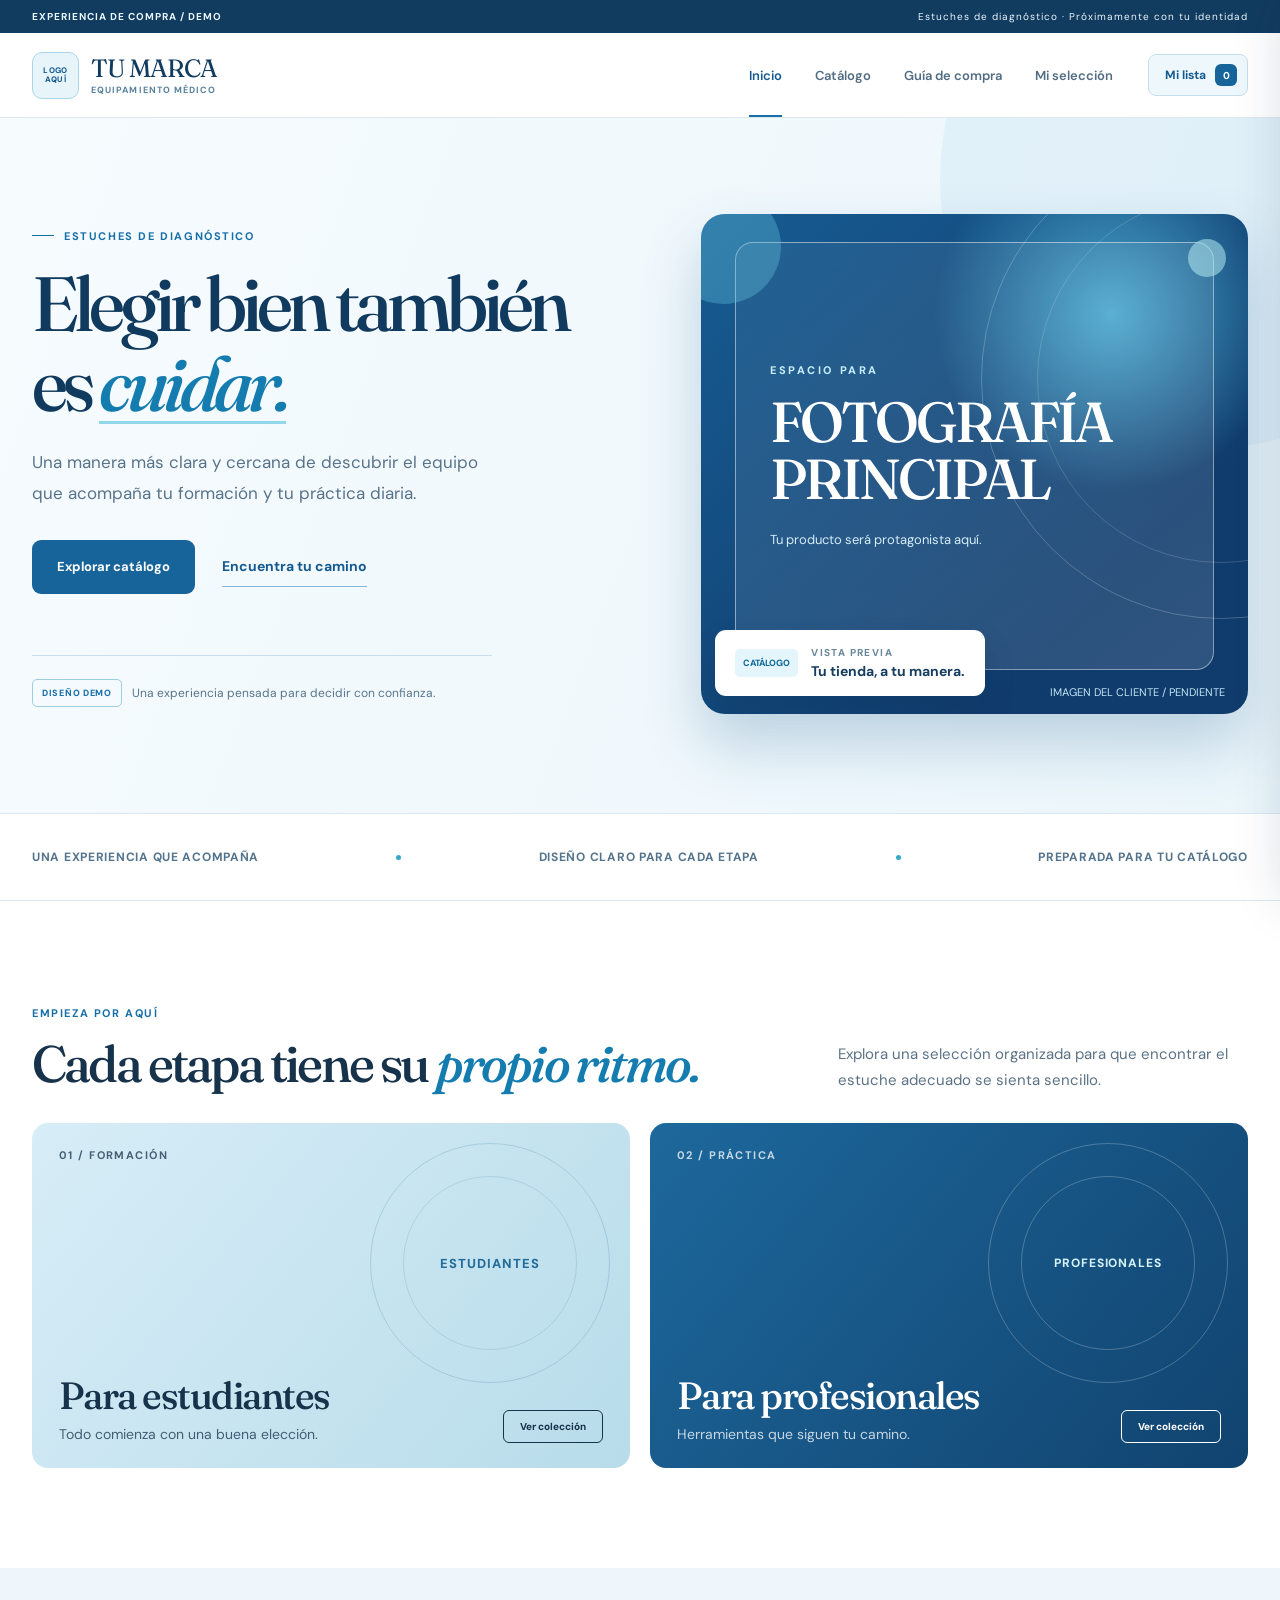
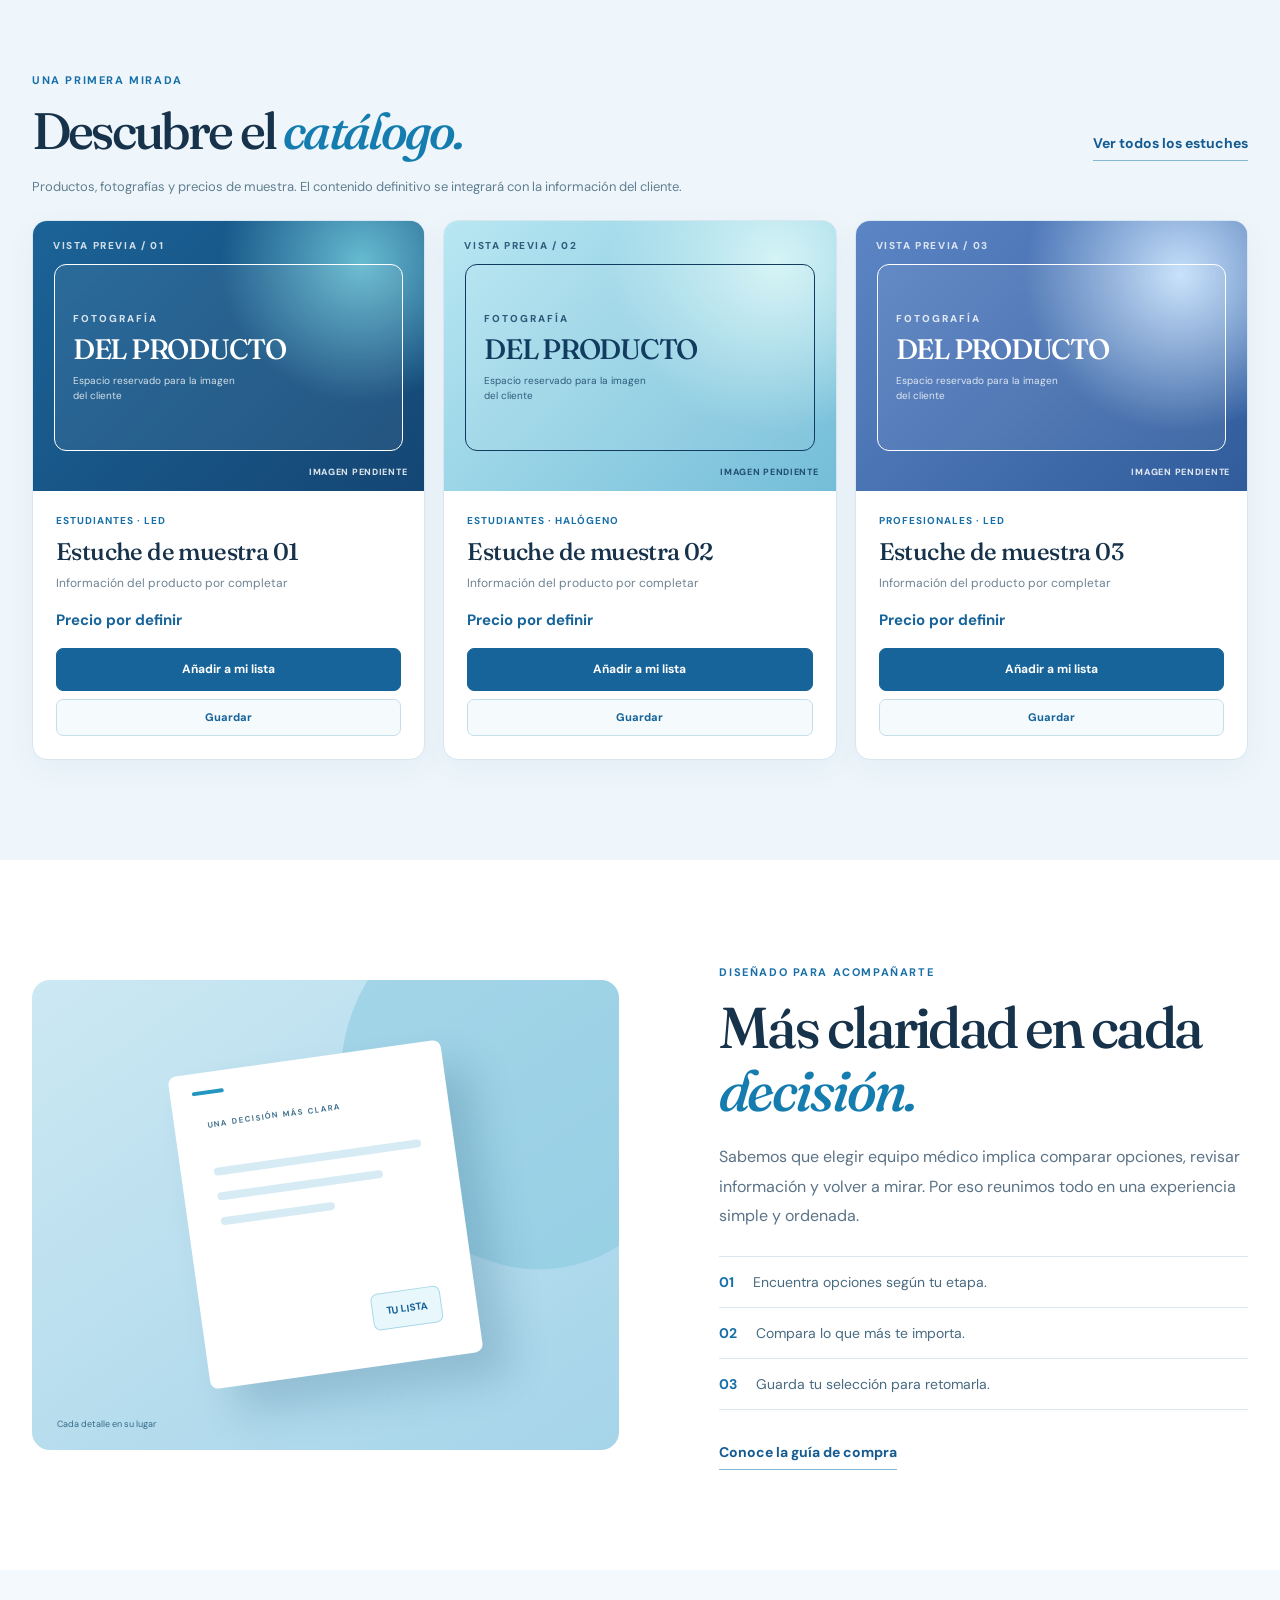
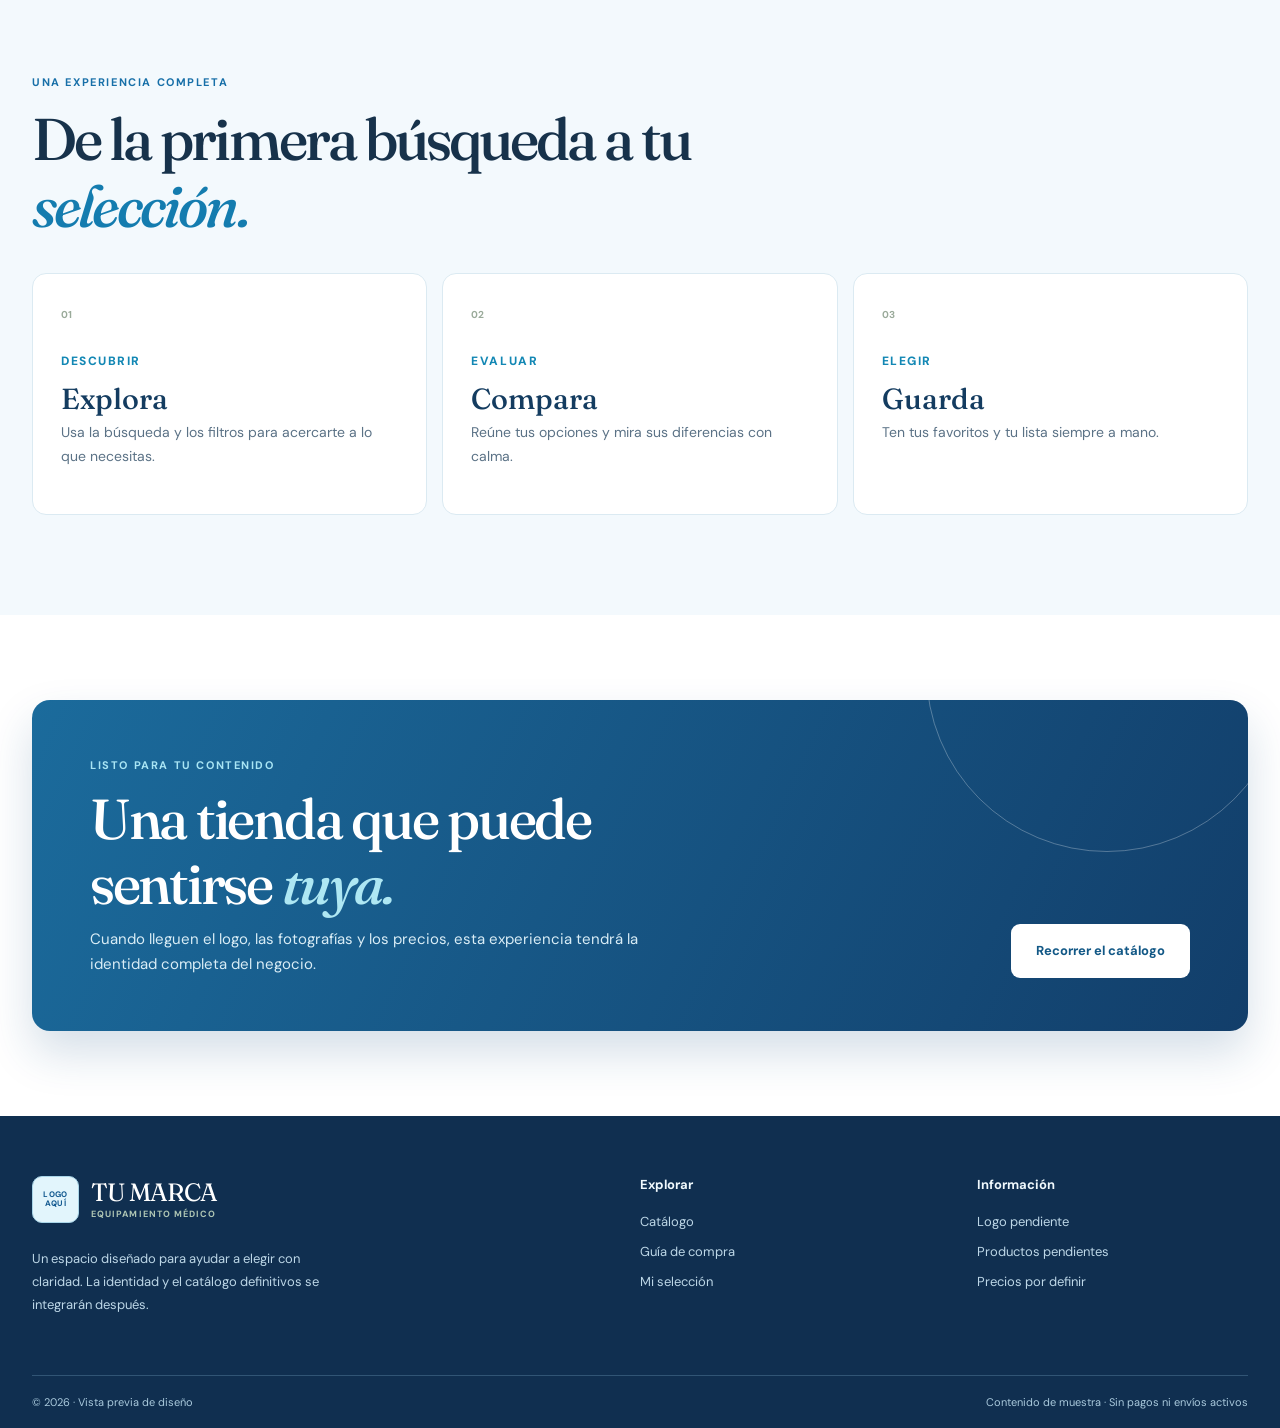
==== commit 280645e9: "Redesign demo with cool editorial palette and text controls" ====
--- a/index.html
+++ b/index.html
@@ -3,9 +3,9 @@
 <head>
   <meta charset="utf-8">
   <meta name="viewport" content="width=device-width, initial-scale=1">
-  <meta name="theme-color" content="#f8f6f1">
+  <meta name="theme-color" content="#f4f9fd">
   <meta name="robots" content="noindex, nofollow">
-  <meta name="description" content="Vista previa de una tienda médica cálida y fácil de usar, preparada para el catálogo y la identidad de tu negocio.">
+  <meta name="description" content="Vista previa de una tienda médica visual y fácil de usar, preparada para el catálogo y la identidad de tu negocio.">
   <title>Inicio | Tu marca · Equipamiento médico</title>
   <link rel="icon" href="favicon.svg" type="image/svg+xml">
   <link rel="preconnect" href="https://fonts.googleapis.com">
@@ -13,6 +13,7 @@
   <link href="https://fonts.googleapis.com/css2?family=DM+Sans:wght@400;500;600;700&family=Fraunces:opsz,wght@9..144,400;9..144,500;9..144,600&display=swap" rel="stylesheet">
   <link rel="stylesheet" href="css/base.css">
   <link rel="stylesheet" href="css/home.css">
+  <link rel="stylesheet" href="css/refresh.css">
 </head>
 <body data-page="home">
   <div id="site-header"></div>
@@ -24,20 +25,18 @@
           <h1>Elegir bien también es <em>cuidar.</em></h1>
           <p>Una manera más clara y cercana de descubrir el equipo que acompaña tu formación y tu práctica diaria.</p>
           <div class="hero-actions">
-            <a class="button button-primary" href="catalogo.html">Explorar catálogo <span aria-hidden="true">↗</span></a>
-            <a class="link-button" href="guia.html">Encuentra tu camino <span aria-hidden="true">→</span></a>
+            <a class="button button-primary" href="catalogo.html">Explorar catálogo</a>
+            <a class="link-button" href="guia.html">Encuentra tu camino</a>
           </div>
-          <div class="hero-detail"><span class="detail-icon">✳</span><span>Una experiencia pensada para decidir con confianza.</span></div>
+          <div class="hero-detail"><span class="detail-icon">DISEÑO DEMO</span><span>Una experiencia pensada para decidir con confianza.</span></div>
         </div>
-        <div class="hero-visual reveal" aria-label="Ilustración provisional de un estuche de diagnóstico">
+        <div class="hero-visual reveal" aria-label="Espacio para la fotografía principal del catálogo">
           <div class="hero-circle"></div>
           <div class="hero-shape hero-shape-one"></div>
           <div class="hero-shape hero-shape-two"></div>
-          <div class="hero-display">
-            <div class="case-illustration"><span class="case-handle"></span><span class="instrument instrument-one"></span><span class="instrument instrument-two"></span><span class="case-seam"></span></div>
-          </div>
-          <div class="hero-card"><span class="hero-card-mark">✦</span><span><small>VISTA PREVIA</small><strong>Tu catálogo, a tu manera.</strong></span></div>
-          <span class="visual-caption">Visual de muestra · Fotografía pendiente</span>
+          <div class="hero-display"><div class="hero-photo-placeholder"><span>ESPACIO PARA</span><strong>FOTOGRAFÍA<br>PRINCIPAL</strong><small>Tu producto será protagonista aquí.</small></div></div>
+          <div class="hero-card"><span class="hero-card-mark">CATÁLOGO</span><span><small>VISTA PREVIA</small><strong>Tu tienda, a tu manera.</strong></span></div>
+          <span class="visual-caption">IMAGEN DEL CLIENTE / PENDIENTE</span>
         </div>
       </div>
     </section>
@@ -47,22 +46,22 @@
     <section class="category-section section-space" aria-labelledby="categories-title"><div class="container">
       <div class="section-heading reveal"><div><span class="eyebrow">EMPIEZA POR AQUÍ</span><h2 id="categories-title">Cada etapa tiene su <em>propio ritmo.</em></h2></div><p>Explora una selección organizada para que encontrar el estuche adecuado se sienta sencillo.</p></div>
       <div class="category-grid">
-        <a class="category-tile category-student reveal" href="catalogo.html?categoria=Estudiantes"><span class="tile-number">01 / FORMACIÓN</span><div class="tile-illustration tile-student-art"><span>✳</span></div><div class="tile-bottom"><div><h3>Para estudiantes</h3><p>Todo comienza con una buena elección.</p></div><span class="tile-arrow">↗</span></div></a>
-        <a class="category-tile category-professional reveal" href="catalogo.html?categoria=Profesionales"><span class="tile-number">02 / PRÁCTICA</span><div class="tile-illustration tile-professional-art"><span>◌</span></div><div class="tile-bottom"><div><h3>Para profesionales</h3><p>Herramientas que siguen tu camino.</p></div><span class="tile-arrow">↗</span></div></a>
+        <a class="category-tile category-student reveal" href="catalogo.html?categoria=Estudiantes"><span class="tile-number">01 / FORMACIÓN</span><div class="tile-illustration tile-student-art"><span>ESTUDIANTES</span></div><div class="tile-bottom"><div><h3>Para estudiantes</h3><p>Todo comienza con una buena elección.</p></div><span class="tile-arrow">Ver colección</span></div></a>
+        <a class="category-tile category-professional reveal" href="catalogo.html?categoria=Profesionales"><span class="tile-number">02 / PRÁCTICA</span><div class="tile-illustration tile-professional-art"><span>PROFESIONALES</span></div><div class="tile-bottom"><div><h3>Para profesionales</h3><p>Herramientas que siguen tu camino.</p></div><span class="tile-arrow">Ver colección</span></div></a>
       </div>
     </div></section>
 
     <section class="featured-section section-space" aria-labelledby="featured-title"><div class="container">
-      <div class="section-heading reveal"><div><span class="eyebrow">UNA PRIMERA MIRADA</span><h2 id="featured-title">Descubre el <em>catálogo.</em></h2></div><a href="catalogo.html" class="text-link">Ver todos los estuches <span aria-hidden="true">↗</span></a></div>
+      <div class="section-heading reveal"><div><span class="eyebrow">UNA PRIMERA MIRADA</span><h2 id="featured-title">Descubre el <em>catálogo.</em></h2></div><a href="catalogo.html" class="text-link">Ver todos los estuches</a></div>
       <p class="sample-note">Productos, fotografías y precios de muestra. El contenido definitivo se integrará con la información del cliente.</p>
       <div class="product-grid featured-grid" id="featured-products"></div>
     </div></section>
 
-    <section class="editorial-section section-space"><div class="container editorial-grid"><div class="editorial-visual reveal"><div class="editorial-blob"></div><div class="editorial-paper"><span class="paper-overline">UNA DECISIÓN MÁS CLARA</span><div class="paper-line wide"></div><div class="paper-line"></div><div class="paper-line short"></div><div class="paper-seal">✓</div></div><span class="editorial-caption">Cada detalle en su lugar</span></div><div class="editorial-copy reveal"><span class="eyebrow">DISEÑADO PARA ACOMPAÑARTE</span><h2>Más claridad en cada <em>decisión.</em></h2><p>Sabemos que elegir equipo médico implica comparar opciones, revisar información y volver a mirar. Por eso reunimos todo en una experiencia simple y ordenada.</p><ul><li><span>01</span> Encuentra opciones según tu etapa.</li><li><span>02</span> Compara lo que más te importa.</li><li><span>03</span> Guarda tu selección para retomarla.</li></ul><a href="guia.html" class="text-link">Conoce la guía de compra <span aria-hidden="true">↗</span></a></div></div></section>
+    <section class="editorial-section section-space"><div class="container editorial-grid"><div class="editorial-visual reveal"><div class="editorial-blob"></div><div class="editorial-paper"><span class="paper-overline">UNA DECISIÓN MÁS CLARA</span><div class="paper-line wide"></div><div class="paper-line"></div><div class="paper-line short"></div><div class="paper-seal">TU LISTA</div></div><span class="editorial-caption">Cada detalle en su lugar</span></div><div class="editorial-copy reveal"><span class="eyebrow">DISEÑADO PARA ACOMPAÑARTE</span><h2>Más claridad en cada <em>decisión.</em></h2><p>Sabemos que elegir equipo médico implica comparar opciones, revisar información y volver a mirar. Por eso reunimos todo en una experiencia simple y ordenada.</p><ul><li><span>01</span> Encuentra opciones según tu etapa.</li><li><span>02</span> Compara lo que más te importa.</li><li><span>03</span> Guarda tu selección para retomarla.</li></ul><a href="guia.html" class="text-link">Conoce la guía de compra</a></div></div></section>
 
-    <section class="journey-section section-space" aria-labelledby="journey-title"><div class="container"><div class="journey-heading reveal"><span class="eyebrow">UNA EXPERIENCIA COMPLETA</span><h2 id="journey-title">De la primera búsqueda a tu <em>selección.</em></h2></div><div class="journey-grid"><article class="journey-step reveal"><span>01</span><div class="journey-icon">⌕</div><h3>Explora</h3><p>Usa la búsqueda y los filtros para acercarte a lo que necesitas.</p></article><article class="journey-step reveal"><span>02</span><div class="journey-icon">≋</div><h3>Compara</h3><p>Reúne tus opciones y mira sus diferencias con calma.</p></article><article class="journey-step reveal"><span>03</span><div class="journey-icon">♡</div><h3>Guarda</h3><p>Ten tus favoritos y tu lista siempre a mano.</p></article></div></div></section>
+    <section class="journey-section section-space" aria-labelledby="journey-title"><div class="container"><div class="journey-heading reveal"><span class="eyebrow">UNA EXPERIENCIA COMPLETA</span><h2 id="journey-title">De la primera búsqueda a tu <em>selección.</em></h2></div><div class="journey-grid"><article class="journey-step reveal"><span>01</span><div class="journey-icon">DESCUBRIR</div><h3>Explora</h3><p>Usa la búsqueda y los filtros para acercarte a lo que necesitas.</p></article><article class="journey-step reveal"><span>02</span><div class="journey-icon">EVALUAR</div><h3>Compara</h3><p>Reúne tus opciones y mira sus diferencias con calma.</p></article><article class="journey-step reveal"><span>03</span><div class="journey-icon">ELEGIR</div><h3>Guarda</h3><p>Ten tus favoritos y tu lista siempre a mano.</p></article></div></div></section>
 
-    <section class="closing-section"><div class="container closing-panel reveal"><div><span class="eyebrow">LISTO PARA TU CONTENIDO</span><h2>Una tienda que puede sentirse <em>tuya.</em></h2><p>Cuando lleguen el logo, las fotografías y los precios, esta experiencia tendrá la identidad completa del negocio.</p></div><a class="button button-light" href="catalogo.html">Recorrer el catálogo <span aria-hidden="true">↗</span></a></div></section>
+    <section class="closing-section"><div class="container closing-panel reveal"><div><span class="eyebrow">LISTO PARA TU CONTENIDO</span><h2>Una tienda que puede sentirse <em>tuya.</em></h2><p>Cuando lleguen el logo, las fotografías y los precios, esta experiencia tendrá la identidad completa del negocio.</p></div><a class="button button-light" href="catalogo.html">Recorrer el catálogo</a></div></section>
   </main>
   <div id="site-footer"></div>
   <script src="js/data.js" defer></script>
--- a/css/base.css
+++ b/css/base.css
@@ -146,3 +146,74 @@
 @media(max-width:620px){.container{width:min(100% - 36px,1220px)}.top-strip .container span:last-child{display:none}.top-strip .container{justify-content:center}.header-inner{height:67px}.brand{min-width:0}.brand-name{font-size:18px}.brand-mark{width:34px;height:34px}.section-space{padding:64px 0}.section-heading{align-items:flex-start;flex-direction:column;gap:14px}.section-heading h2{font-size:36px}.page-intro{padding:28px 0 57px}.page-intro h1{font-size:46px}.footer-grid{grid-template-columns:1fr 1fr;gap:32px;padding-top:45px;padding-bottom:43px}.footer-grid>div:first-child{grid-column:1/-1}.footer-bottom{flex-direction:column;gap:6px}.product-card-copy h3{font-size:18px}}
 @media(max-width:500px){.product-grid{grid-template-columns:1fr}.product-art{height:230px}.case-illustration{transform:rotate(-8deg)}.product-card:hover .case-illustration{transform:rotate(-4deg) translateY(-5px)}.section-heading h2{font-size:34px}.page-intro h1{font-size:41px}}
 @media(prefers-reduced-motion:reduce){html{scroll-behavior:auto}*,*::before,*::after{animation-duration:.01ms!important;transition-duration:.01ms!important}.has-motion .reveal{opacity:1;transform:none}}
+
+/* Larger editorial type and a warmer interaction layer */
+:root{--ink:#203b30;--forest:#2c5a45;--forest-deep:#1b3b2d;--clay:#ba7659;--muted:#617568;--shadow:0 22px 50px rgba(36,66,42,.13)}
+body{font-size:16px}
+:focus-visible{outline:3px solid #b77a5d;outline-offset:3px}
+.top-strip .container{font-size:10px}
+.header{transition:box-shadow .3s,background .3s}
+.header.is-scrolled{background:rgba(255,255,255,.98);box-shadow:0 9px 28px rgba(30,58,37,.09)}
+.header-inner{height:84px}
+.brand-name{font-size:24px}
+.brand-name small{font-size:9px}
+.brand-mark{width:42px;height:42px}
+.main-nav a{font-size:13px;transition:color .2s}
+.main-nav a::after{content:"";height:2px;position:absolute;bottom:0;left:0;right:100%;background:var(--clay);transition:right .3s}
+.main-nav a:hover::after,.main-nav a[aria-current="page"]::after{right:0}
+.header-action,.menu-button{width:44px;height:44px}
+.eyebrow{font-size:11px;letter-spacing:.145em}
+.button{font-size:13px;min-height:56px;padding:0 24px;position:relative;overflow:hidden;isolation:isolate}
+.button::after{content:"";position:absolute;inset:-20% auto -20% -70%;width:35%;background:linear-gradient(90deg,transparent,rgba(255,255,255,.22),transparent);transform:skewX(-20deg);transition:left .6s ease;pointer-events:none}
+.button:hover::after{left:140%}
+.link-button,.text-link{font-size:14px}
+.section-heading h2{font-size:clamp(40px,4vw,58px)}
+.section-heading p{font-size:15px}
+.section-space{padding:100px 0}
+.page-intro h1{font-size:clamp(56px,5.5vw,79px)}
+.page-intro p{font-size:16px}
+.breadcrumbs{font-size:12px}
+.product-card{position:relative}
+.product-card::after{content:"";position:absolute;bottom:0;left:0;right:0;height:3px;background:var(--clay);transform:scaleX(0);transform-origin:left;transition:transform .35s;pointer-events:none}
+.product-card:hover::after{transform:scaleX(1)}
+.product-art{height:270px}
+.product-art::after{content:"";position:absolute;inset:0;background:linear-gradient(110deg,transparent 30%,rgba(255,255,255,.16) 48%,transparent 66%);transform:translateX(-120%);transition:transform .7s;pointer-events:none}
+.product-card:hover .product-art::after{transform:translateX(120%)}
+.art-note{font-size:10px}
+.product-type{font-size:10px}
+.product-card-copy{padding:22px 21px 17px}
+.product-card-copy h3{font-size:24px;margin:11px 0 7px}
+.product-card-copy p{font-size:12px;line-height:1.5;margin-bottom:18px}
+.product-card-copy strong{font-size:15px}
+.product-card-actions{padding:0 21px 21px}
+.product-favorite,.product-compare{width:42px;height:42px}
+.product-add{font-size:12px;min-height:42px}
+.footer-grid p{font-size:13px}
+.footer-grid h3{font-size:13px}
+.footer-grid a:not(.brand),.footer-grid span:not(.brand-mark):not(.brand-name){font-size:13px}
+.footer-bottom{font-size:11px}
+.drawer-head h2{font-size:33px}
+.drawer-empty h3{font-size:27px}
+.drawer-empty p,.drawer-foot p{font-size:13px}
+.drawer-item a{font-size:14px}
+.drawer-item span,.drawer-link{font-size:12px}
+.toast{font-size:13px}
+.has-motion .reveal{transform:translateY(27px) scale(.985);transition:opacity .75s ease,transform .75s cubic-bezier(.18,.65,.2,1)}
+.has-motion .reveal.is-visible{transform:translateY(0) scale(1)}
+.scroll-progress{position:fixed;left:0;top:0;width:100%;height:3px;background:var(--clay);transform:scaleX(0);transform-origin:left;z-index:120;pointer-events:none}
+.back-to-top{position:fixed;right:24px;bottom:24px;z-index:60;width:46px;height:46px;border:1px solid #d3dfd0;border-radius:50%;background:#fff;color:var(--forest);box-shadow:var(--shadow);font-size:20px;transition:transform .25s,background .25s,opacity .25s}
+.back-to-top:hover{transform:translateY(-4px);background:var(--sage-light)}
+@keyframes backIn{from{opacity:0;transform:translateY(12px)}to{opacity:1;transform:translateY(0)}}
+.back-to-top:not([hidden]){animation:backIn .25s ease both}
+@keyframes pageEnter{from{opacity:.7;transform:translateY(9px)}to{opacity:1;transform:translateY(0)}}
+@media(prefers-reduced-motion:no-preference){main{animation:pageEnter .45s ease both}}
+@view-transition{navigation:auto}
+::view-transition-old(root){animation:.18s ease both fadeOut}
+::view-transition-new(root){animation:.38s ease both fadeIn}
+@keyframes fadeOut{to{opacity:0}}
+@keyframes fadeIn{from{opacity:0}}
+@media(max-width:1050px){.product-art{height:235px}.product-card-copy{padding:19px}.product-card-actions{padding:0 19px 19px}}
+@media(max-width:800px){.header-inner{height:76px}}
+@media(max-width:620px){.header-inner{height:70px}.brand-name{font-size:20px}.brand-mark{width:36px;height:36px}.section-space{padding:76px 0}.section-heading h2{font-size:clamp(37px,9vw,45px)}.section-heading p{font-size:14px}.page-intro h1{font-size:clamp(47px,11vw,59px)}.page-intro p{font-size:15px}.product-art{height:240px}.product-card-copy h3{font-size:23px}.product-card-copy p{font-size:12px}.back-to-top{right:16px;bottom:16px;width:42px;height:42px}}
+@media(max-width:500px){.product-art{height:250px}}
+@media(prefers-reduced-motion:reduce){.has-motion .reveal{opacity:1;transform:none}main{animation:none}::view-transition-old(root),::view-transition-new(root){animation:none}}
--- a/css/home.css
+++ b/css/home.css
@@ -88,3 +88,49 @@
 @media(max-width:800px){.hero-grid{grid-template-columns:1fr;gap:25px;padding-top:58px;padding-bottom:40px}.hero-copy h1{max-width:680px}.hero-visual{width:min(100%,580px);margin:auto}.intro-line-inner{font-size:9px}.editorial-grid{grid-template-columns:1fr;gap:38px}.editorial-visual{min-height:370px}.closing-panel{flex-direction:column;align-items:flex-start}.journey-grid{gap:10px}}
 @media(max-width:620px){.hero-copy h1{font-size:51px}.hero-copy>p{font-size:13px}.hero-detail{margin-top:35px}.hero-visual{height:370px}.hero-circle{width:330px;height:330px}.hero-display .case-illustration{transform:scale(.75) rotate(-11deg)}.hero-card{bottom:12px;left:0}.visual-caption{display:none}.intro-line-inner{justify-content:center;min-height:60px}.intro-line-inner span:nth-of-type(2),.intro-line-inner span:nth-of-type(3),.intro-line-inner i{display:none}.category-grid{grid-template-columns:1fr;gap:12px}.category-tile{min-height:245px}.tile-illustration{width:175px;height:175px}.tile-bottom h3{font-size:27px}.journey-grid{grid-template-columns:1fr}.journey-step{min-height:180px}.closing-panel{padding:39px 28px}.closing-panel h2{font-size:37px}}
 @media(max-width:420px){.hero-copy h1{font-size:43px}.hero-actions{flex-wrap:wrap;gap:15px}.hero-visual{height:340px}.hero-circle{width:300px;height:300px}.hero-card{min-width:200px}.editorial-paper{transform:scale(.85) rotate(-8deg)}}
+
+/* Editorial scale and organic motion */
+.home-hero{background:radial-gradient(circle at 80% 24%,#f2eee5 0,#f8f6f1 42%,#faf9f5 100%)}
+.hero-grid{min-height:695px}
+.hero-copy h1{font-size:clamp(64px,6vw,84px);line-height:1.045}
+.hero-copy h1 em{text-decoration:underline;text-decoration-color:#e6c5b3;text-decoration-thickness:3px;text-underline-offset:10px}
+.hero-copy>p{font-size:17px;line-height:1.8}
+.hero-detail{font-size:13px}
+.hero-visual{height:500px}
+.hero-circle{width:460px;height:460px;background:radial-gradient(circle at 35% 30%,#edf2e9,#dbe8db 77%);animation:circleBreathe 8s ease-in-out infinite}
+.hero-display{transform:translate(var(--hero-x,0px),var(--hero-y,0px));transition:transform .25s ease-out}
+.hero-shape-one{animation:shapeDrift 7s ease-in-out infinite}
+.hero-shape-two{animation:shapeDrift 5s ease-in-out -2s infinite reverse}
+.hero-card{padding:16px 20px}
+.hero-card strong{font-size:14px}
+.hero-card small{font-size:10px}
+.visual-caption{font-size:11px}
+@keyframes circleBreathe{50%{transform:translateX(-50%) scale(1.035)}}
+@keyframes shapeDrift{50%{transform:translate(8px,-12px)}}
+.intro-line-inner{min-height:86px;font-size:12px;letter-spacing:.06em}
+.category-tile{min-height:340px;background-image:radial-gradient(circle at 92% 0,rgba(255,255,255,.5),transparent 50%)}
+.tile-bottom h3{font-size:38px}
+.tile-bottom p{font-size:14px}
+.tile-arrow{width:42px;height:42px}
+.featured-section{background:linear-gradient(180deg,#f8f6f1,#f4f2eb)}
+.sample-note{font-size:13px}
+.editorial-visual{min-height:470px;background:linear-gradient(145deg,#eee8dc,#e8e5d9)}
+.editorial-paper{transition:transform .5s,box-shadow .5s}
+.editorial-visual:hover .editorial-paper{transform:rotate(-4deg) translateY(-8px);box-shadow:30px 34px 45px rgba(80,75,55,.17)}
+.editorial-copy h2{font-size:clamp(44px,4.5vw,61px)}
+.editorial-copy>p{font-size:16px}
+.editorial-copy li{font-size:14px;padding:16px 0}
+.journey-heading h2{font-size:clamp(42px,4.6vw,61px)}
+.journey-step{min-height:242px;padding:28px}
+.journey-step h3{font-size:29px}
+.journey-step p{font-size:14px}
+.journey-icon{font-size:45px}
+.closing-panel h2{font-size:clamp(43px,4.4vw,59px)}
+.closing-panel p{font-size:15px}
+.closing-panel::after{transition:transform .7s}
+.closing-panel:hover::after{transform:translate(-35px,25px) scale(1.15)}
+@media(max-width:1050px){.hero-copy h1{font-size:clamp(58px,6vw,76px)}.hero-grid{gap:40px}.editorial-copy h2{font-size:52px}}
+@media(max-width:800px){.hero-grid{min-height:0}.hero-copy h1{font-size:clamp(54px,8vw,73px)}.hero-visual{height:465px}}
+@media(max-width:620px){.hero-copy h1{font-size:clamp(49px,12vw,59px)}.hero-copy>p{font-size:15px}.hero-detail{font-size:12px}.hero-visual{height:395px}.hero-circle{width:350px;height:350px}.intro-line-inner{min-height:70px;font-size:11px}.category-tile{min-height:270px}.tile-bottom h3{font-size:31px}.tile-bottom p{font-size:13px}.editorial-visual{min-height:390px}.editorial-copy h2{font-size:46px}.editorial-copy>p{font-size:14px}.editorial-copy li{font-size:13px}.journey-heading h2{font-size:43px}.journey-step{min-height:195px}.journey-step h3{font-size:27px}.journey-step p{font-size:13px}.closing-panel h2{font-size:42px}.closing-panel p{font-size:14px}}
+@media(max-width:420px){.hero-copy h1{font-size:47px}.hero-visual{height:360px}.hero-circle{width:315px;height:315px}.hero-display .case-illustration{transform:scale(.72) rotate(-11deg)}.editorial-copy h2{font-size:42px}.closing-panel h2{font-size:39px}}
+@media(prefers-reduced-motion:reduce){.hero-circle,.hero-shape-one,.hero-shape-two{animation:none}}
--- a/css/refresh.css
+++ b/css/refresh.css
@@ -0,0 +1,343 @@
+/* Cool, expressive visual direction shared by the five demo pages. */
+:root{
+  --ink:#17324b;
+  --forest:#17649a;
+  --forest-deep:#113d66;
+  --sage:#63b8d0;
+  --sage-light:#e6f5fb;
+  --cream:#f3f8fc;
+  --cream-deep:#e6f0f7;
+  --clay:#176fa8;
+  --clay-light:#dceef8;
+  --muted:#5b7286;
+  --line:#dce7f0;
+  --shadow:0 24px 55px rgba(19,62,101,.14);
+}
+body{background:#f8fbfe}
+h1 em,h2 em{color:#147caf}
+:focus-visible{outline-color:#1280b8}
+.eyebrow{color:#176fa8}
+.top-strip{background:#123b60;color:#e9f6fc}
+.top-strip .container{font-size:10px;letter-spacing:.1em}
+.header,.header.is-scrolled{background:rgba(255,255,255,.97);border-color:#dce7f0}
+.header.is-scrolled{box-shadow:0 12px 30px rgba(17,61,102,.1)}
+.brand{min-width:195px;gap:12px}
+.brand-mark{width:47px;height:47px;border-radius:10px;border:1px solid #a9d5e8;background:#e7f5fb;color:#155b91;font-family:"DM Sans",Arial,sans-serif;font-size:8px;font-weight:800;letter-spacing:.05em;line-height:1.1;text-align:center;transform:none!important}
+.brand-name{font-size:25px;color:#123b60}
+.brand-name small{color:#58819b;font-size:9px}
+.main-nav a{color:#526d83;font-size:13px}
+.main-nav a[aria-current="page"],.main-nav a:hover{color:#155b91}
+.main-nav a::after{background:#2b9dc5}
+.header-action,.menu-button,.round-button{display:inline-flex;align-items:center;justify-content:center;width:auto;height:42px;border-radius:8px;padding:0 14px;border-color:#c7deec;color:#155b91;font-size:12px;font-weight:700;white-space:nowrap}
+.header-action{gap:9px;background:#eef7fc;padding:0 10px 0 16px}
+.header-action:hover,.menu-button:hover,.round-button:hover{background:#dceefa;border-color:#8bc5df}
+.cart-count{position:static;width:22px;height:22px;min-width:22px;padding:0;background:#17649a;border:0;border-radius:6px;font-size:10px}
+.menu-button{display:none}
+.mobile-nav a{font-size:14px;color:#355a73}
+.mobile-nav a[aria-current="page"]{color:#176fa8}
+.button{border-radius:9px;min-height:54px;justify-content:center;font-size:13px;padding:0 24px}
+.button-primary{background:#17649a}
+.button-primary:hover{background:#0d4d7b;box-shadow:0 13px 25px rgba(20,90,145,.23)}
+.button-light{background:#fff;color:#125886}
+.button-light:hover{background:#e8f5fb}
+.button::after{background:linear-gradient(90deg,transparent,rgba(255,255,255,.35),transparent)}
+.link-button,.text-link{color:#155b91;border-color:#82b8d4;font-size:14px}
+.link-button:hover,.text-link:hover{color:#0c80b3}
+.section-heading h2{letter-spacing:-.055em}
+.section-heading p,.page-intro p{color:#5b7286}
+.page-intro{background:#edf6fb}
+.breadcrumbs{color:#5c7b92}
+.breadcrumbs a:hover{color:#176fa8}
+.scroll-progress{height:4px;background:#30a4ca}
+.back-to-top{width:auto;height:42px;border-radius:8px;padding:0 14px;background:#fff;color:#155b91;border-color:#c5ddec;font-size:11px;font-weight:800;box-shadow:0 8px 25px rgba(20,65,95,.16)}
+.back-to-top:hover{background:#e6f5fb}
+.footer{background:#102f50;color:#fff}
+.footer-brand .brand-mark{background:#e2f5fc;color:#155b91}
+.footer-grid p,.footer-grid a:not(.brand),.footer-grid span:not(.brand-mark):not(.brand-name){color:#bdd7e7}
+.footer-grid h3{color:#f0f9fd}
+.footer-bottom{border-color:#315575;color:#a9c9dc}
+.drawer-overlay{background:rgba(9,34,57,.48)}
+.cart-drawer{box-shadow:-15px 0 50px rgba(12,40,70,.18)}
+.drawer-head .round-button{height:38px}
+.drawer-empty{background:radial-gradient(circle at 50% 42%,#e7f5fb,transparent 55%)}
+.empty-icon{width:auto;height:auto;padding:10px 15px;border-radius:8px;color:#17649a;border:1px solid #b8deee;font-size:11px;font-weight:800;letter-spacing:.12em}
+.drawer-thumb .product-art{height:75px;width:75px}
+.drawer-thumb .photo-index,.drawer-thumb .art-note,.drawer-thumb .photo-frame span,.drawer-thumb .photo-frame small{display:none}
+.drawer-thumb .photo-frame{inset:8px 5px;align-items:center;justify-content:center;text-align:center;border-radius:5px}
+.drawer-thumb .photo-frame strong{font-size:8px;line-height:1.1}
+.drawer-item{grid-template-columns:75px 1fr auto}
+.drawer-item a{color:#163d61}
+.remove-button{height:auto;align-self:start;padding:4px;color:#176fa8;font-size:11px;font-weight:700}
+.quantity-control{border-color:#c8deec}
+.quantity-control button{color:#17649a}
+.toast{background:#103e67}
+
+/* Product image placeholders are deliberately textual until client photography arrives. */
+.product-card{border-radius:15px;border-color:#d7e6f0;box-shadow:0 9px 30px rgba(24,74,112,.05)}
+.product-card:hover{border-color:#9bcbe1;box-shadow:0 24px 45px rgba(24,74,112,.16);transform:translateY(-7px)}
+.product-card::after{height:4px;background:#44b5d5}
+.product-art,.product-art.tone-sage{background:radial-gradient(circle at 84% 15%,#66bbd1,transparent 35%),linear-gradient(135deg,#1b6397,#144674);color:#fff}
+.product-art.tone-sand{background:radial-gradient(circle at 85% 15%,#d5f4f6,transparent 42%),linear-gradient(135deg,#b8e7f2,#74bdd8);color:#123b60}
+.product-art.tone-clay{background:radial-gradient(circle at 83% 20%,#c6e0fb,transparent 40%),linear-gradient(135deg,#5c85c5,#305c9c);color:#fff}
+.product-art.tone-mist{background:radial-gradient(circle at 80% 12%,#fff,transparent 43%),linear-gradient(135deg,#d3ebf6,#a4d3e6);color:#123b60}
+.product-art.tone-rose{background:radial-gradient(circle at 85% 15%,#dce7ff,transparent 42%),linear-gradient(135deg,#9cb5df,#688bc4);color:#123b60}
+.product-art.tone-olive{background:radial-gradient(circle at 85% 15%,#abebea,transparent 42%),linear-gradient(135deg,#2e8eaa,#1e688b);color:#fff}
+.product-art.tone-linen{background:radial-gradient(circle at 82% 10%,#fff,transparent 42%),linear-gradient(135deg,#d9f1f5,#b6dce8);color:#123b60}
+.product-art.tone-blue{background:radial-gradient(circle at 80% 10%,#83d2e6,transparent 42%),linear-gradient(135deg,#397bac,#205080);color:#fff}
+.product-art::after{display:none}
+.photo-index{position:absolute;top:18px;left:20px;font-size:10px;font-weight:800;letter-spacing:.16em;opacity:.8}
+.photo-frame{position:absolute;inset:43px 21px 40px;border:1px solid currentColor;border-radius:12px;padding:18px;display:flex;flex-direction:column;align-items:flex-start;justify-content:center;text-align:left;z-index:1;background:rgba(255,255,255,.07);backdrop-filter:blur(2px);transition:transform .45s,background .45s}
+.product-card:hover .photo-frame{transform:scale(1.035);background:rgba(255,255,255,.14)}
+.photo-frame span{font-size:10px;font-weight:800;letter-spacing:.2em;opacity:.82}
+.photo-frame strong{display:block;font-family:var(--display);font-size:clamp(24px,2.2vw,32px);line-height:1.06;letter-spacing:-.045em;font-weight:500;margin:9px 0}
+.photo-frame small{max-width:170px;font-size:10px;line-height:1.5;opacity:.8}
+.art-note{bottom:13px;right:17px;padding:0;background:none;color:currentColor;font-size:9px;font-weight:800;opacity:.85}
+.product-card-copy{padding:23px 23px 18px}
+.product-card-copy h3{font-size:24px;color:#17324b}
+.product-card-copy p{color:#6e8393;font-size:12px}
+.product-card-copy strong{color:#17649a;font-size:15px}
+.product-type{color:#176fa8}
+.product-card-actions{display:flex;flex-wrap:wrap;gap:8px;padding:0 23px 23px}
+.product-add{order:0!important;flex:0 0 100%;height:43px;border-radius:7px;background:#17649a;border-color:#17649a;justify-content:center;font-size:12px}
+.product-add:hover{background:#0c4c79}
+.product-favorite,.product-compare{order:1!important;width:auto;flex:1;min-width:0;height:37px;border-radius:7px;border-color:#c6deea;background:#f5fafd;color:#17649a;font-size:11px;font-weight:800}
+.product-favorite:hover,.product-favorite.active,.product-compare:hover,.product-compare.active{background:#d8eef8;color:#0b557f;border-color:#87c5df}
+.product-compare{order:2!important}
+
+/* Home: editorial type and a bold blue image stage. */
+.home-hero{background:linear-gradient(110deg,#f6fbfe 0%,#ebf6fb 100%)}
+.home-hero::before{background:#dceef8;opacity:.7}
+.hero-grid{gap:75px}
+.hero-copy h1{color:#113a5f;max-width:640px}
+.hero-copy h1 em{text-decoration-color:#90d7e9}
+.hero-copy>p{color:#58738a}
+.hero-detail{border-color:#c8dfeb;color:#58758b;font-size:12px}
+.detail-icon{width:auto;height:auto;padding:7px 9px;border-radius:5px;border-color:#9acfe2;color:#176fa8;font-size:9px;font-weight:800;letter-spacing:.08em;white-space:nowrap}
+.hero-visual{height:500px;border-radius:24px;background:radial-gradient(circle at 75% 20%,#4ca9cf 0,transparent 31%),linear-gradient(135deg,#175c92,#103c6d 75%);box-shadow:0 30px 60px rgba(24,86,137,.24);overflow:hidden}
+.hero-circle{width:480px;height:480px;top:-75px;left:95%;background:transparent;border:1px solid rgba(255,255,255,.22);animation:none}
+.hero-circle::after{border-color:rgba(255,255,255,.16)}
+.hero-shape-one{width:115px;height:115px;background:#67c6df;left:-35px;top:-25px;opacity:.35}
+.hero-shape-two{width:38px;height:38px;background:#b3e9f1;right:22px;top:25px;opacity:.55}
+.hero-display{inset:28px 34px 44px;z-index:1}
+.hero-photo-placeholder{width:100%;height:100%;border:1px solid rgba(255,255,255,.46);border-radius:18px;padding:34px;display:flex;flex-direction:column;align-items:flex-start;justify-content:center;color:#fff;background:linear-gradient(145deg,rgba(255,255,255,.05),rgba(255,255,255,.13))}
+.hero-photo-placeholder span{font-size:11px;letter-spacing:.23em;font-weight:800;color:#c6ecf8}
+.hero-photo-placeholder strong{font-family:var(--display);font-size:clamp(44px,4.4vw,66px);line-height:1.02;letter-spacing:-.055em;font-weight:500;margin:16px 0 24px}
+.hero-photo-placeholder small{font-size:13px;color:#d5ecf8}
+.hero-card{left:14px;bottom:18px;min-width:270px;border-radius:11px;box-shadow:0 16px 30px rgba(12,44,77,.2)}
+.hero-card-mark{width:auto;height:auto;padding:8px;border-radius:5px;background:#e4f5fb;color:#136a9a;font-family:"DM Sans",Arial,sans-serif;font-size:9px;font-weight:800}
+.hero-card small{color:#66869a}
+.hero-card strong{color:#173e60}
+.visual-caption{color:#c3e5f3;bottom:15px;right:23px}
+.intro-line{border-color:#d9e8f2}
+.intro-line-inner{color:#53748c}
+.intro-line-inner i{background:#33a8c9}
+.category-student{background:linear-gradient(130deg,#d7edf7,#b8dcea)}
+.category-professional{background:linear-gradient(130deg,#1d689c,#11436f);color:#fff}
+.category-tile{border-radius:16px;min-height:345px}
+.category-tile:hover{transform:translateY(-8px)}
+.tile-number,.category-professional .tile-number{color:inherit;opacity:.75;font-size:11px}
+.tile-illustration{width:240px;height:240px;right:20px;top:20px;border-color:rgba(19,82,124,.17)}
+.tile-illustration::before{border-color:rgba(19,82,124,.13)}
+.category-professional .tile-illustration,.category-professional .tile-illustration::before{border-color:rgba(255,255,255,.23)}
+.tile-illustration span,.tile-professional-art span{font-family:"DM Sans",Arial,sans-serif;font-size:13px;font-weight:800;letter-spacing:.08em;color:#246d9b;text-align:center}
+.category-professional .tile-illustration span{color:#d3f0f7;font-size:12px}
+.tile-bottom h3{font-size:38px}
+.tile-bottom p,.category-professional .tile-bottom p{color:inherit;opacity:.75;font-size:14px}
+.tile-arrow{width:auto;height:auto;min-width:100px;padding:9px 11px;border-radius:6px;border-color:currentColor;font-size:10px;font-weight:800;white-space:nowrap}
+.category-tile:hover .tile-arrow{transform:translateY(-3px)}
+.featured-section{background:#eef6fb}
+.sample-note{color:#617e91}
+.editorial-visual{background:linear-gradient(145deg,#cce8f3,#a5d4e9);border-radius:18px}
+.editorial-blob{background:#7dc4dc;opacity:.45}
+.editorial-paper{background:#fff;box-shadow:25px 28px 40px rgba(22,76,111,.2)}
+.editorial-paper::before{background:#2395c0}
+.paper-overline{color:#497793}
+.paper-line{background:#d7ebf5}
+.paper-seal{width:auto;height:auto;padding:11px 13px;border-radius:7px;border-color:#a8d7e9;background:#e8f7fc;color:#17649a;font-family:"DM Sans",Arial,sans-serif;font-size:10px;font-weight:800}
+.editorial-caption{color:#336987}
+.editorial-copy li{color:#486b81}
+.journey-section{background:#f3f9fd}
+.journey-step{border-radius:14px;border-color:#dbeaf2}
+.journey-icon{height:auto;margin:30px 0 12px;font-family:"DM Sans",Arial,sans-serif;font-size:12px;letter-spacing:.13em;font-weight:800;color:#1287b4}
+.journey-step h3{color:#143c60}
+.closing-panel{background:linear-gradient(115deg,#1b6b9c,#123e6a);border-radius:18px;box-shadow:0 22px 45px rgba(22,77,127,.18)}
+.closing-panel::after{border-color:rgba(255,255,255,.28)}
+.closing-panel .eyebrow{color:#a9e5f4}
+.closing-panel h2 em{color:#aee7f3}
+.closing-panel p{color:#d9edf6}
+
+/* Catalogue and search. */
+.catalog-intro{background:linear-gradient(115deg,#174f81,#0f3d6b);color:#fff}
+.catalog-intro::after{background:#6fbfd8;opacity:.14}
+.catalog-intro .breadcrumbs,.catalog-intro .eyebrow,.catalog-intro p{color:#d1e9f4}
+.catalog-intro h1{color:#fff}
+.catalog-intro h1 em{color:#a6e7f3}
+.intro-flower{color:rgba(188,233,245,.28);font-family:"DM Sans",Arial,sans-serif;font-size:42px;font-weight:800;line-height:1.05;letter-spacing:.08em;text-align:right;animation:none}
+.catalog-section{background:#fff}
+.catalog-top h2{color:#153e60}
+.catalog-top p{color:#627f91}
+.filter-panel{border-color:#dce7f0}
+.filter-close{display:none}
+.filter-group{border-color:#dce7f0}
+.filter-option{color:#4c6a80}
+.filter-option small{color:#6e91a7}
+.clear-filters{color:#176fa8}
+.filter-help{background:linear-gradient(145deg,#164d7e,#1d77a4);color:#fff;border-radius:10px}
+.filter-help>span{font-family:"DM Sans",Arial,sans-serif;font-size:10px;letter-spacing:.13em;font-weight:800;color:#a9eaf5}
+.filter-help p{color:#fff;font-size:15px}
+.filter-help a{color:#c6f0f9;font-size:12px}
+.search-box,.sort-box{border-color:#cbdfea;border-radius:8px;background:#f8fbfd}
+.search-box{width:285px;gap:10px}
+.search-box:focus-within{border-color:#2b9dc5;box-shadow:0 0 0 3px #d9f0f8}
+.search-symbol{font-size:9px;font-weight:800;letter-spacing:.08em;color:#176fa8}
+.search-box input,.sort-box select{color:#17324b;font-size:12px}
+.search-box input::placeholder{color:#7892a2}
+.sort-box select{padding-right:15px}
+.mobile-filter-button{border-color:#cbdfea;background:#f8fbfd;color:#155b91;border-radius:8px;font-weight:700}
+.active-filters button{background:#e5f4fa;border-color:#add8e9;color:#17649a}
+.empty-state{background:#f1f9fc;border-color:#abd6e6}
+.empty-state>span{font-family:"DM Sans",Arial,sans-serif;font-size:11px;font-weight:800;letter-spacing:.13em;color:#176fa8}
+.catalog-note{color:#738fa0}
+.filter-overlay,.compare-dialog::backdrop{background:rgba(9,34,57,.55)}
+.compare-bar{border-radius:12px;border-color:#bad8e7;box-shadow:0 17px 40px rgba(19,61,103,.2)}
+.compare-chips span{background:#e5f5fa;color:#155b91}
+.compare-bar-inner>div:first-child span{color:#176fa8}
+.compare-dialog{border-radius:15px}
+.compare-dialog .muted{color:#728a9b}
+
+/* Product details. */
+.detail-gallery>.product-art,#main-product-art>.product-art{border-radius:18px;height:545px}
+.detail-art .photo-index{font-size:12px;top:25px;left:30px}
+.detail-art .photo-frame{inset:65px 40px 62px;padding:35px;border-radius:18px}
+.detail-art .photo-frame span{font-size:13px}
+.detail-art .photo-frame strong{font-size:clamp(50px,5vw,75px)}
+.detail-art .photo-frame small{font-size:14px;max-width:260px}
+.detail-art .art-note{bottom:25px;right:30px;font-size:10px}
+.gallery-thumbs button{display:grid;place-items:center;border:1px solid #bad8e7;background:#e9f5fa;color:#17649a;border-radius:8px;font-size:11px;font-weight:800;letter-spacing:.08em}
+.gallery-thumbs button:nth-child(2){background:#cae9f3}
+.gallery-thumbs button:nth-child(3){background:#bed9ea}
+.gallery-thumbs button.active{background:#1c699c;color:#fff;border-color:#1c699c}
+.gallery-note{color:#67879a}
+.detail-lead{color:#5f788a}
+.detail-price strong{color:#17649a}
+.detail-price small{color:#748c9b}
+.detail-points{color:#486c80}
+.detail-points span{width:auto;height:auto;padding:6px 8px;border-radius:5px;background:#e3f4fa;color:#17649a;font-size:10px;font-weight:800;letter-spacing:.05em}
+.detail-favorite{width:auto;min-width:94px;border-radius:8px;color:#17649a;font-size:12px}
+.detail-favorite.active{background:#dff2fa;color:#155b91}
+.detail-accordions summary span{color:#176fa8;font-size:11px;font-weight:700}
+.detail-accordions summary span:first-of-type{display:none}
+.detail-accordions details[open] summary span:first-of-type{display:inline}
+.detail-accordions details[open] summary span:last-of-type{display:none}
+.detail-accordions details[open] summary span{transform:none}
+.related-section{background:#eff7fb}
+
+/* Guide. */
+.guide-hero{background:linear-gradient(120deg,#e9f6fb,#cdeaf4)}
+.guide-hero p{color:#52758c}
+.guide-art-circle{background:radial-gradient(circle at 35% 30%,#dcf6fb,#90cee2);border:1px solid #a5d6e6}
+.guide-art-circle::before{border-color:#7fc0d6}
+.guide-art-card{box-shadow:20px 25px 42px rgba(29,95,138,.18);border-radius:12px}
+.guide-art-card span{color:#1685b2}
+.guide-art-caption{color:#426f88}
+.principle-card{background:#eff8fc;border-color:#dceef6;border-radius:14px}
+.principle-card>span{color:#176fa8}
+.selector-section{background:linear-gradient(120deg,#123c66,#1b6798)}
+.selector-copy h2,.selector-copy p{color:#fff}
+.selector-copy h2 em{color:#a6e6f3}
+.selector-copy .eyebrow{color:#9addf0}
+.selector-mark{font-family:"DM Sans",Arial,sans-serif;font-size:39px;font-weight:800;line-height:1.15;letter-spacing:.07em;color:rgba(198,237,247,.23);margin-top:42px}
+.selector-card{border-color:#b9d9e9;border-radius:16px;box-shadow:0 20px 50px rgba(8,41,74,.2)}
+.choice{border-radius:9px;background:#f4f9fc;border-color:#d5e7f0}
+.choice:hover{border-color:#87c8df}
+.choice.active{border-color:#1975a6;background:#e6f5fa;box-shadow:inset 0 0 0 1px #1975a6}
+.choice strong{color:#174667}
+.choice span{color:#68879a}
+.choice.active::after{content:"ELEGIDO";width:auto;height:auto;padding:4px 6px;border-radius:4px;background:#176fa8;font-size:8px;letter-spacing:.05em}
+.selector-result>span{color:#5d7c8c}
+.faq-list summary span{color:#176fa8;font-size:11px;font-weight:700;white-space:nowrap;transform:none!important}
+.faq-list details[open] summary span{color:#0b658f}
+.faq-list details[open] summary span::before{content:"Ocultar respuesta";font-size:11px}
+.faq-list details[open] summary span{font-size:0}
+.faq-list p{color:#59768a}
+
+/* Selection and empty states. */
+.list-intro{background:linear-gradient(115deg,#edf8fc,#d9eef6)}
+.list-summary{background:linear-gradient(145deg,#1a6595,#123e6b);border:0;border-radius:16px;box-shadow:0 20px 45px rgba(21,72,116,.2);color:#fff}
+.list-summary .eyebrow{color:#a7e9f5}
+.list-summary h2{color:#fff}
+.list-summary p,.list-summary small{color:#d2e8f3}
+.summary-row{border-color:rgba(255,255,255,.22)}
+.summary-row span,.summary-row strong{color:#fff}
+.list-summary .button-primary{background:#fff;color:#155b91}
+.list-summary .button-primary:hover{background:#e7f5fb}
+.list-item:hover{background:#f0f8fc}
+.list-item-art .photo-index,.list-item-art .art-note,.list-item-art .photo-frame span,.list-item-art .photo-frame small{display:none}
+.list-item-art .photo-frame{inset:10px 6px;align-items:center;justify-content:center;text-align:center;border-radius:5px;padding:5px}
+.list-item-art .photo-frame strong{font-size:11px;line-height:1.15;margin:0}
+.list-item-copy p,.list-heading a{color:#17649a}
+.remove-link{color:#176fa8}
+.list-empty{background:radial-gradient(circle at 50% 0,#dbf0f8,#f1f8fc 70%);border:1px solid #d7eaf3;border-radius:16px}
+.empty-decoration{font-family:"DM Sans",Arial,sans-serif;font-size:25px;font-weight:800;letter-spacing:.12em;line-height:1.25;color:#9acbdd;animation:none}
+.list-more{background:#eff7fb}
+
+@media(max-width:1050px){
+  .hero-grid{gap:38px}
+  .hero-photo-placeholder strong{font-size:51px}
+  .product-card-actions{padding-inline:18px}
+}
+@media(max-width:800px){
+  .menu-button{display:inline-flex}
+  .filter-close{display:inline-flex}
+  .hero-visual{height:480px}
+  .catalog-intro .intro-flower{display:none}
+  .filter-panel{background:#fff}
+  .detail-art .photo-frame strong{font-size:64px}
+}
+@media(max-width:620px){
+  .brand{min-width:0}
+  .brand-mark{width:37px;height:37px;font-size:7px}
+  .brand-name{font-size:20px}
+  .header-inner{gap:10px}
+  .header-action,.menu-button{height:37px;padding:0 8px;font-size:10px}
+  .cart-count{width:19px;height:19px;min-width:19px}
+  .hero-grid{gap:25px}
+  .hero-visual{height:390px;border-radius:16px}
+  .hero-display{inset:23px 20px 46px}
+  .hero-photo-placeholder{padding:22px}
+  .hero-photo-placeholder strong{font-size:clamp(35px,8.5vw,50px)}
+  .hero-photo-placeholder small{font-size:11px}
+  .hero-card{left:7px;bottom:12px;min-width:210px;padding:10px 12px}
+  .hero-card-mark{font-size:7px}
+  .hero-card strong{font-size:11px}
+  .category-tile{min-height:285px}
+  .tile-illustration{width:180px;height:180px;right:10px}
+  .tile-illustration span,.category-professional .tile-illustration span{font-size:10px}
+  .tile-bottom h3{font-size:30px}
+  .tile-arrow{min-width:0;padding:7px;font-size:9px}
+  .intro-flower{display:none}
+  .catalog-toolbar>div{display:grid;grid-template-columns:1fr 1fr;gap:10px}
+  .search-box{grid-column:1/-1;width:100%}
+  .sort-box{grid-column:1}
+  .mobile-filter-button{grid-column:2;justify-content:center}
+  .detail-art .photo-frame{inset:45px 22px;padding:22px}
+  .detail-art .photo-frame strong{font-size:clamp(39px,10vw,54px)}
+  .detail-art .photo-frame small{font-size:11px}
+  .detail-art .photo-index{font-size:10px;left:20px;top:15px}
+  .detail-art .art-note{font-size:9px;right:18px;bottom:15px}
+  .selector-mark{font-size:27px}
+  .faq-list summary span{font-size:10px}
+  .list-item-art .photo-frame strong{font-size:8px}
+  .footer-grid{gap:30px}
+}
+@media(max-width:390px){
+  .brand-name small{font-size:7px}
+  .header-action{gap:4px}
+  .hero-photo-placeholder strong{font-size:32px}
+  .category-tile{min-height:270px}
+  .tile-bottom{align-items:start;flex-direction:column}
+}
+@media(prefers-reduced-motion:reduce){
+  .hero-shape,.guide-art-card{animation:none}
+  .product-card,.category-tile,.journey-step{transition:none}
+}
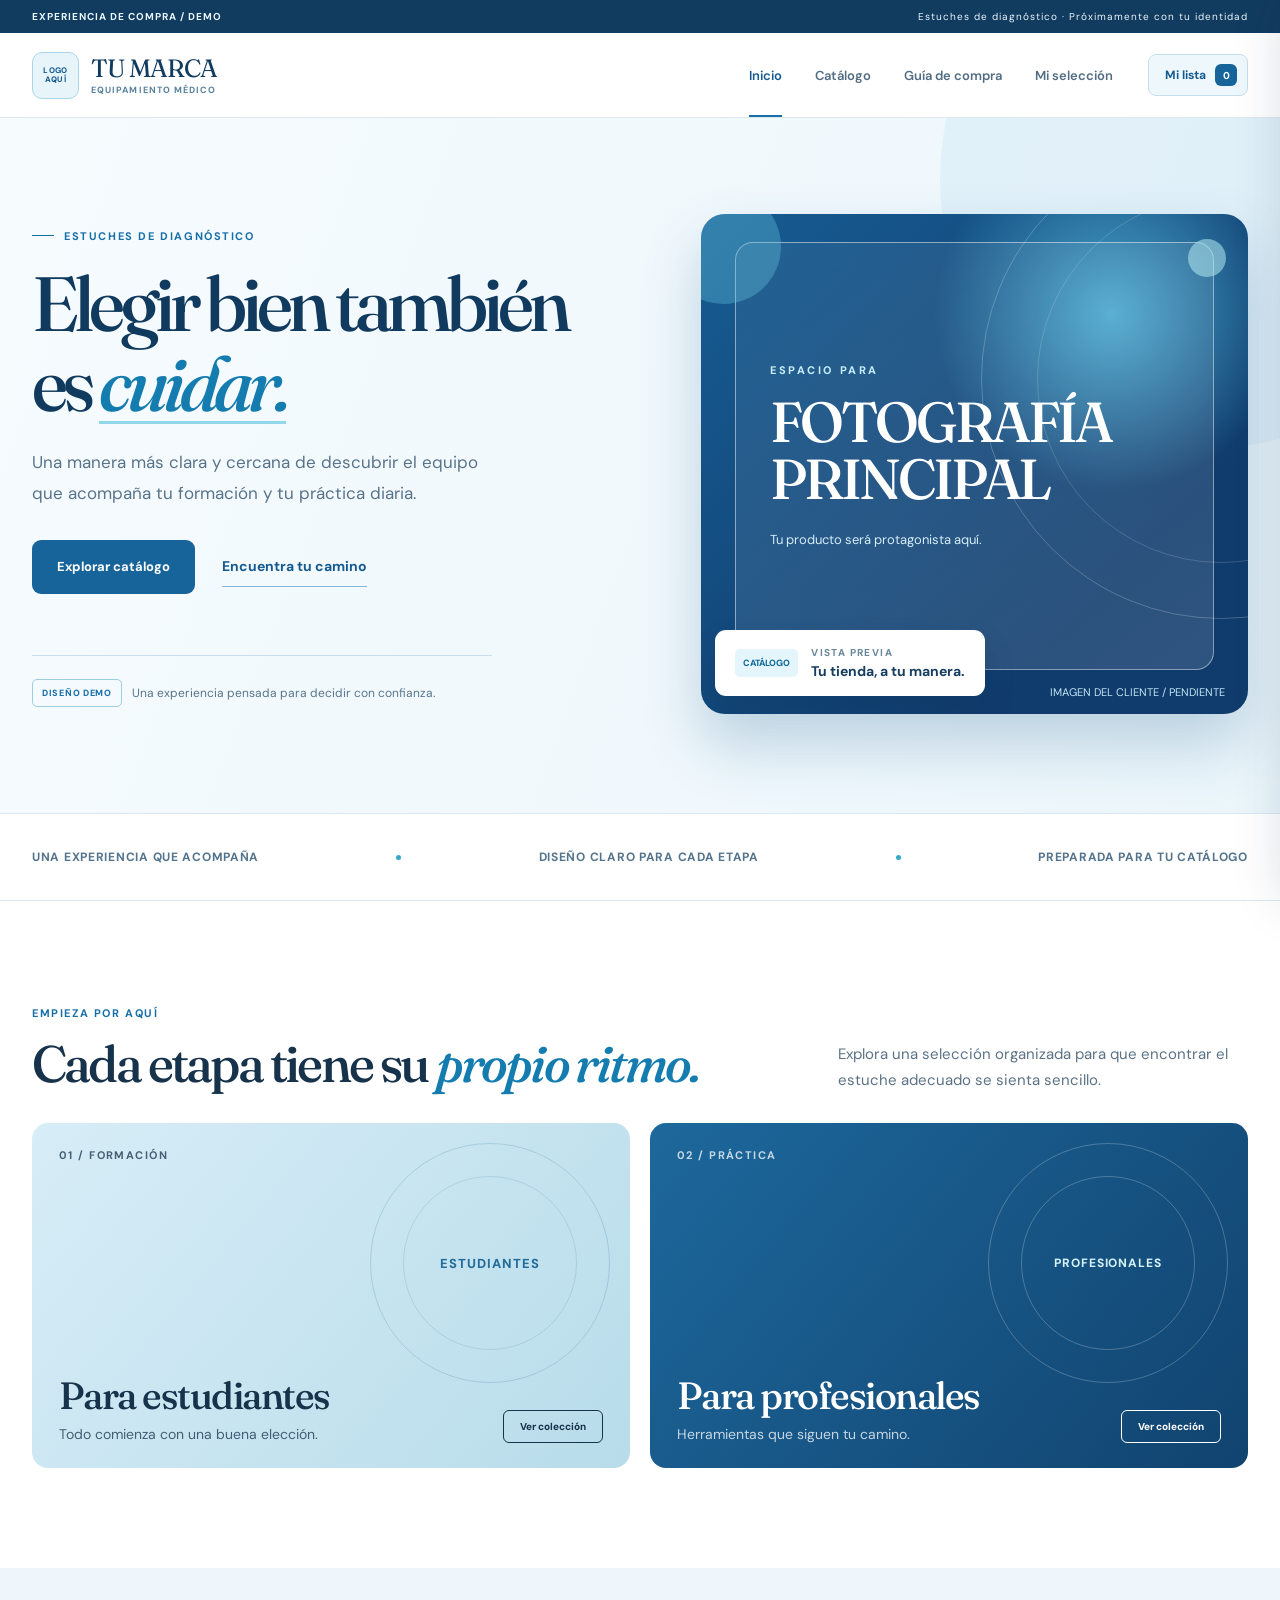
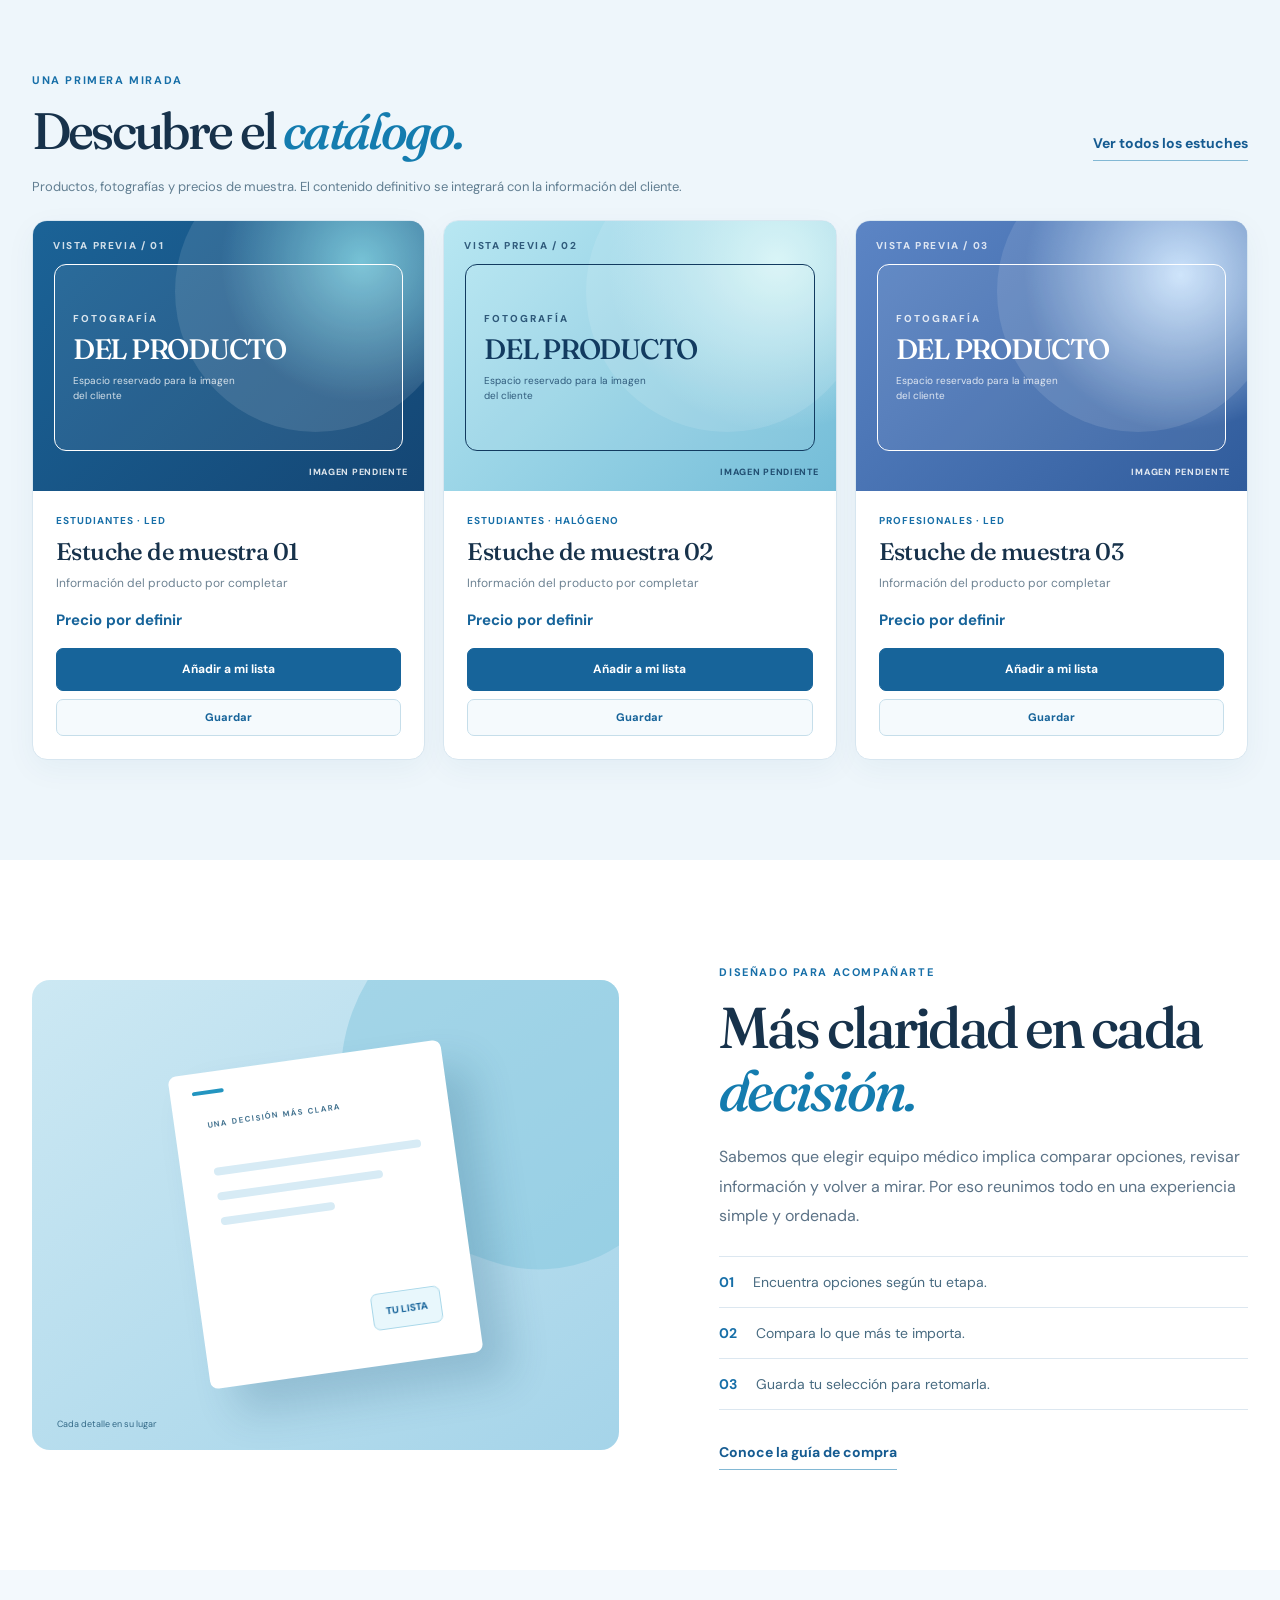
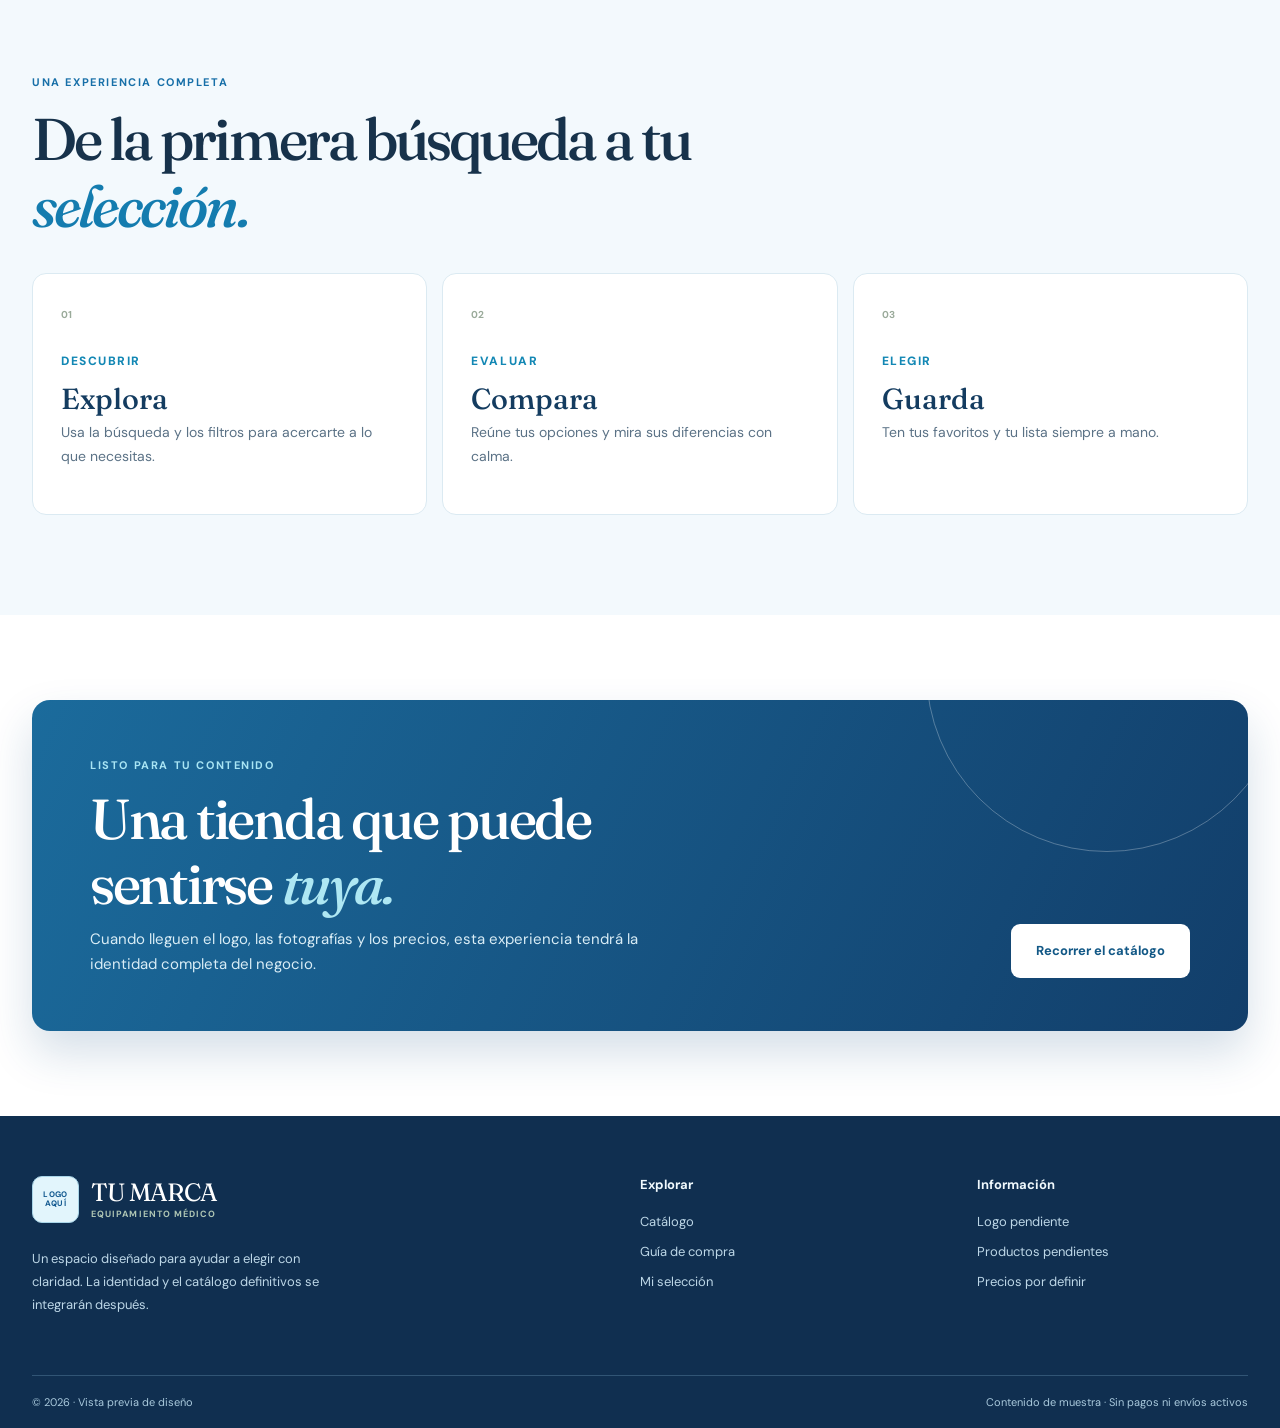
==== commit acb6aec1: "Add stable motion system across demo pages" ====
--- a/index.html
+++ b/index.html
@@ -14,6 +14,7 @@
   <link rel="stylesheet" href="css/base.css">
   <link rel="stylesheet" href="css/home.css">
   <link rel="stylesheet" href="css/refresh.css">
+  <link rel="stylesheet" href="css/motion.css">
 </head>
 <body data-page="home">
   <div id="site-header"></div>
@@ -67,5 +68,6 @@
   <script src="js/data.js" defer></script>
   <script src="js/site.js" defer></script>
   <script src="js/home.js" defer></script>
+  <script src="js/motion.js" defer></script>
 </body>
 </html>
--- a/css/refresh.css
+++ b/css/refresh.css
@@ -86,7 +86,7 @@
 .product-art.tone-blue{background:radial-gradient(circle at 80% 10%,#83d2e6,transparent 42%),linear-gradient(135deg,#397bac,#205080);color:#fff}
 .product-art::after{display:none}
 .photo-index{position:absolute;top:18px;left:20px;font-size:10px;font-weight:800;letter-spacing:.16em;opacity:.8}
-.photo-frame{position:absolute;inset:43px 21px 40px;border:1px solid currentColor;border-radius:12px;padding:18px;display:flex;flex-direction:column;align-items:flex-start;justify-content:center;text-align:left;z-index:1;background:rgba(255,255,255,.07);backdrop-filter:blur(2px);transition:transform .45s,background .45s}
+.photo-frame{position:absolute;inset:43px 21px 40px;border:1px solid currentColor;border-radius:12px;padding:18px;display:flex;flex-direction:column;align-items:flex-start;justify-content:center;text-align:left;z-index:1;background:rgba(255,255,255,.07);transition:transform .45s,background .45s}
 .product-card:hover .photo-frame{transform:scale(1.035);background:rgba(255,255,255,.14)}
 .photo-frame span{font-size:10px;font-weight:800;letter-spacing:.2em;opacity:.82}
 .photo-frame strong{display:block;font-family:var(--display);font-size:clamp(24px,2.2vw,32px);line-height:1.06;letter-spacing:-.045em;font-weight:500;margin:9px 0}
--- a/css/motion.css
+++ b/css/motion.css
@@ -0,0 +1,78 @@
+/* Motion uses transforms and opacity so the layout stays fixed while objects move. */
+@media (prefers-reduced-motion: no-preference){
+  .motion-enhanced .catalog-main .product-card{animation:none}
+
+  @keyframes motionCloud{0%,100%{transform:translate3d(0,0,0) scale(1)}50%{transform:translate3d(-36px,28px,0) scale(1.09)}}
+  @keyframes motionRing{0%,100%{transform:translate3d(-50%,0,0) scale(1)}50%{transform:translate3d(-56%,15px,0) scale(1.07)}}
+  @keyframes motionBob{0%,100%{transform:translate3d(0,0,0)}50%{transform:translate3d(0,-8px,0)}}
+  @keyframes motionBeacon{0%,100%{opacity:.45;transform:scale(.93)}50%{opacity:.9;transform:scale(1.12)}}
+  @keyframes motionSweep{0%,18%{transform:translate3d(-120%,0,0)}38%,100%{transform:translate3d(120%,0,0)}}
+  @keyframes motionPhoto{0%,100%{transform:translate3d(-15px,-8px,0) scale(.95)}50%{transform:translate3d(24px,14px,0) scale(1.12)}}
+  @keyframes motionFadeFloat{0%,100%{opacity:.72;transform:translate3d(0,0,0)}50%{opacity:1;transform:translate3d(-12px,-12px,0)}}
+  @keyframes motionPanelItem{from{opacity:.72;transform:translate3d(0,12px,0)}to{opacity:1;transform:translate3d(0,0,0)}}
+  @keyframes motionModal{from{opacity:.75;transform:translate3d(0,12px,0) scale(.98)}to{opacity:1;transform:translate3d(0,0,0) scale(1)}}
+  @keyframes motionSelected{from{box-shadow:inset 0 0 0 1px #1975a6,0 0 0 5px rgba(25,117,166,.16)}to{box-shadow:inset 0 0 0 1px #1975a6,0 0 0 0 rgba(25,117,166,0)}}
+
+  .cart-drawer.open .drawer-item{animation:motionPanelItem .45s ease both}
+  .cart-drawer.open .drawer-item:nth-child(2){animation-delay:.05s}
+  .cart-drawer.open .drawer-item:nth-child(3){animation-delay:.1s}
+  .mobile-nav:not([hidden]) a{animation:motionPanelItem .4s ease both}
+  .mobile-nav:not([hidden]) a:nth-child(2){animation-delay:.04s}
+  .mobile-nav:not([hidden]) a:nth-child(3){animation-delay:.08s}
+  .mobile-nav:not([hidden]) a:nth-child(4){animation-delay:.12s}
+  .compare-dialog[open]{animation:motionModal .28s ease both}
+  .choice.active{animation:motionSelected .4s ease both}
+  .gallery-thumbs button.active{transform:translate3d(0,-3px,0) scale(1.03)}
+
+  .home-hero::before{animation:motionCloud 16s ease-in-out infinite}
+  .hero-circle{animation:motionRing 13s ease-in-out infinite}
+  .hero-shape-one{animation:shapeDrift 7s ease-in-out infinite alternate}
+  .hero-shape-two{animation:shapeDrift 5.5s ease-in-out -2s infinite alternate-reverse}
+  .hero-photo-placeholder{position:relative;overflow:hidden}
+  .hero-photo-placeholder::before{content:"";position:absolute;inset:0;width:70%;background:linear-gradient(90deg,transparent,rgba(255,255,255,.08),transparent);transform:translate3d(-120%,0,0);animation:motionSweep 10s ease-in-out infinite;pointer-events:none}
+  .hero-photo-placeholder>*{position:relative;z-index:1}
+  .intro-line-inner i{animation:motionBeacon 3.4s ease-in-out infinite}
+  .intro-line-inner i:nth-of-type(2){animation-delay:1.7s}
+  .tile-illustration::before{animation:motionBeacon 7s ease-in-out infinite}
+  .tile-illustration span{animation:motionBob 6s ease-in-out infinite}
+  .category-professional .tile-illustration span{animation-delay:-3s}
+  .editorial-blob{animation:motionCloud 14s ease-in-out infinite}
+  .journey-step{position:relative;overflow:hidden}
+  .journey-step::before{content:"";position:absolute;left:0;top:0;width:100%;height:3px;background:#3aafd0;transform:scaleX(0);transform-origin:left;transition:transform .45s ease}
+  .journey-step:hover::before{transform:scaleX(1)}
+  .closing-panel::after{animation:motionCloud 19s ease-in-out infinite}
+
+  .product-art::before{content:"";position:absolute;width:72%;aspect-ratio:1;border-radius:50%;right:-12%;top:-23%;background:rgba(255,255,255,.2);opacity:.55;transform:translate3d(-15px,-8px,0);animation:motionPhoto 10s ease-in-out infinite;animation-play-state:paused;pointer-events:none}
+  .motion-active .product-art::before{animation-play-state:running}
+  .product-card .photo-frame{transition:transform .45s ease,background .45s ease,border-color .45s ease}
+  .product-card:hover .photo-frame{border-color:currentColor}
+  .product-add:active,.button:active,.header-action:active,.product-favorite:active,.product-compare:active{transform:scale(.97)}
+
+  .catalog-intro::after{animation:motionCloud 16s ease-in-out infinite}
+  .intro-flower{animation:motionFadeFloat 9s ease-in-out infinite}
+  .filter-help{position:relative;overflow:hidden}
+  .filter-help::before{content:"";position:absolute;width:180px;height:180px;right:-90px;top:-100px;border:1px solid rgba(255,255,255,.22);border-radius:50%;transition:transform .6s ease}
+  .filter-help:hover::before{transform:scale(1.3)}
+
+  .guide-art-card{animation:guideFloat 6s ease-in-out infinite}
+  .guide-art-circle{animation:guideBreathe 8s ease-in-out infinite}
+  .selector-mark{animation:motionBob 7s ease-in-out infinite}
+  .principle-card{transition:transform .35s ease,box-shadow .35s ease,border-color .35s ease}
+  .principle-card:hover{border-color:#a9d9e9}
+
+  .list-intro{position:relative;overflow:hidden}
+  .list-intro::after{content:"";position:absolute;width:390px;height:390px;right:8%;top:-180px;border:1px solid rgba(24,115,165,.15);border-radius:50%;animation:motionCloud 16s ease-in-out infinite;pointer-events:none}
+  .list-intro .container{position:relative;z-index:1}
+  .list-summary{overflow:hidden}
+  .list-summary::before{content:"";position:absolute;width:260px;height:260px;right:-120px;top:-120px;border:1px solid rgba(255,255,255,.25);border-radius:50%;animation:motionCloud 14s ease-in-out infinite;pointer-events:none}
+  .list-summary>*{position:relative;z-index:1}
+  .list-empty .empty-decoration{animation:motionBob 7s ease-in-out infinite}
+
+  html[data-motion-paused] *,html[data-motion-paused] *::before,html[data-motion-paused] *::after{animation-play-state:paused!important}
+}
+@media (max-width: 800px) and (prefers-reduced-motion: no-preference){
+  .guide-art-circle{animation:none}
+}
+@media (max-width: 900px) and (prefers-reduced-motion: no-preference){
+  .list-summary{position:relative}
+}
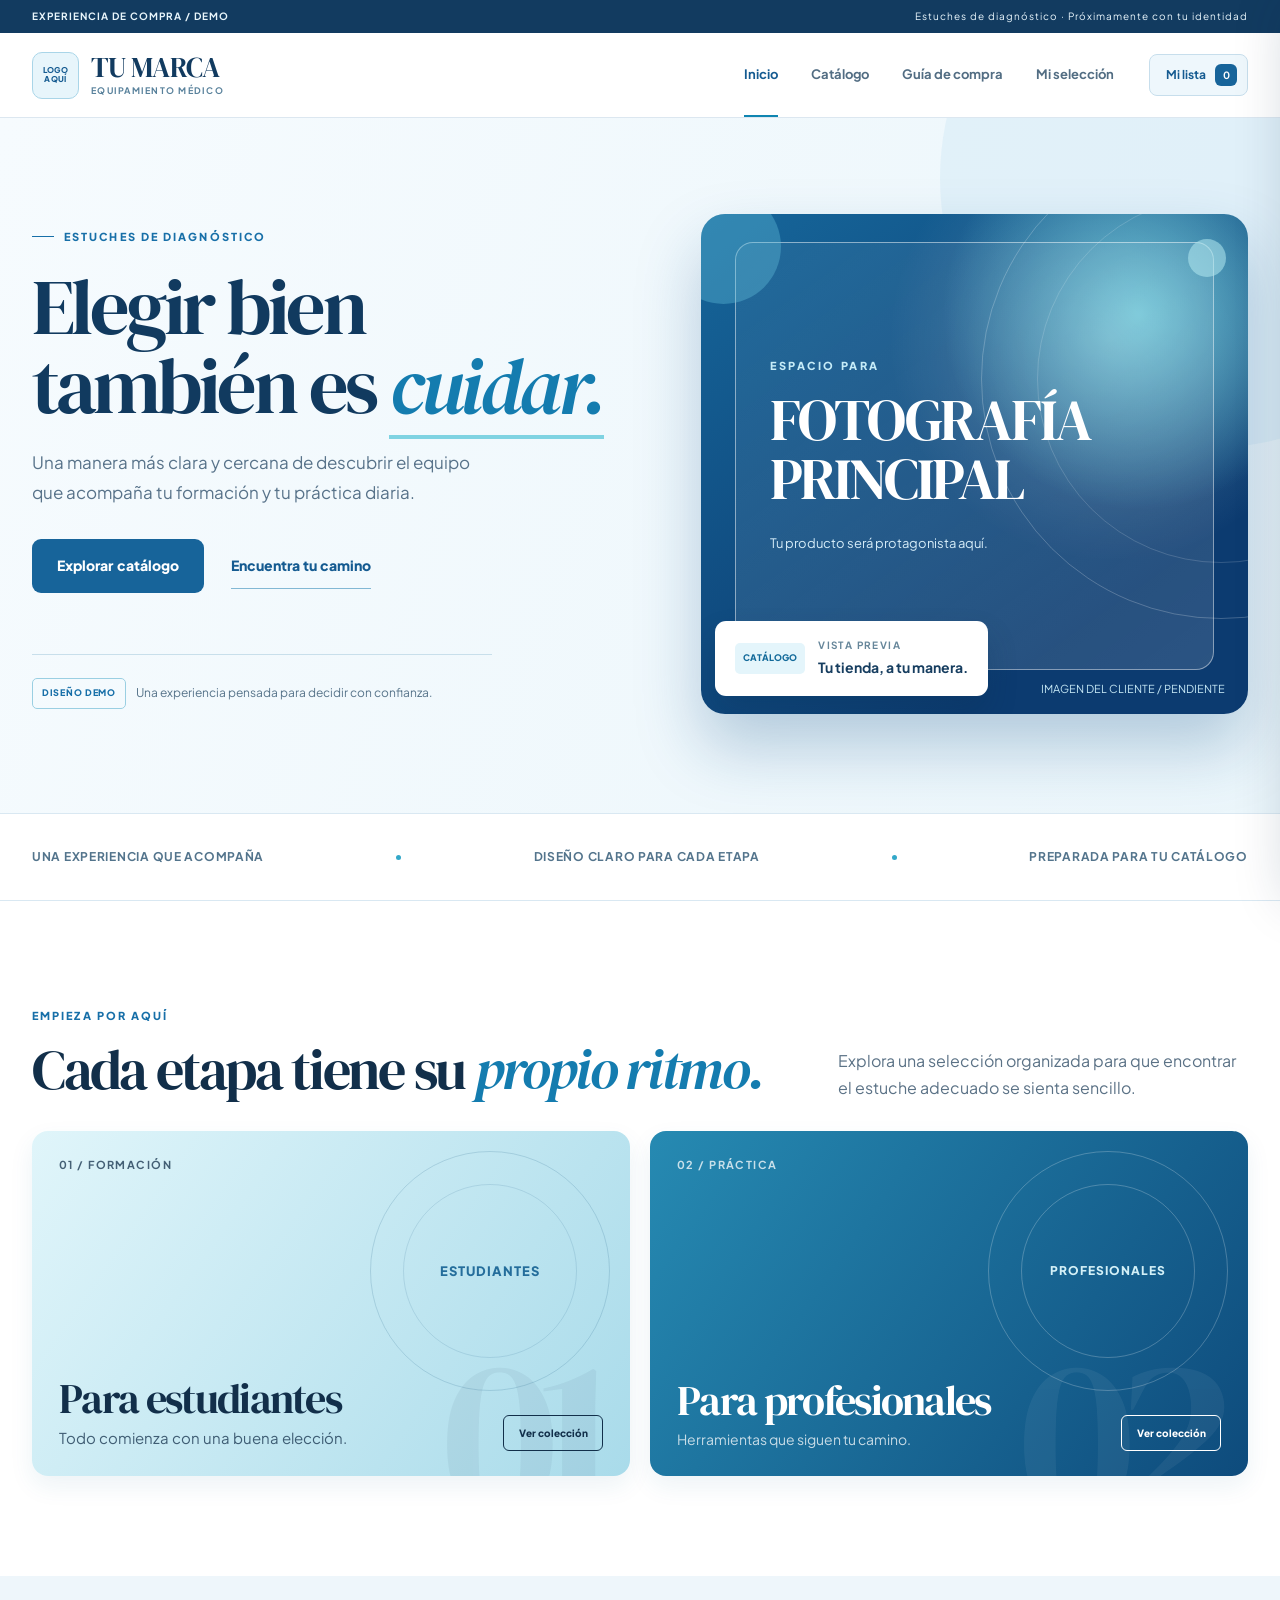
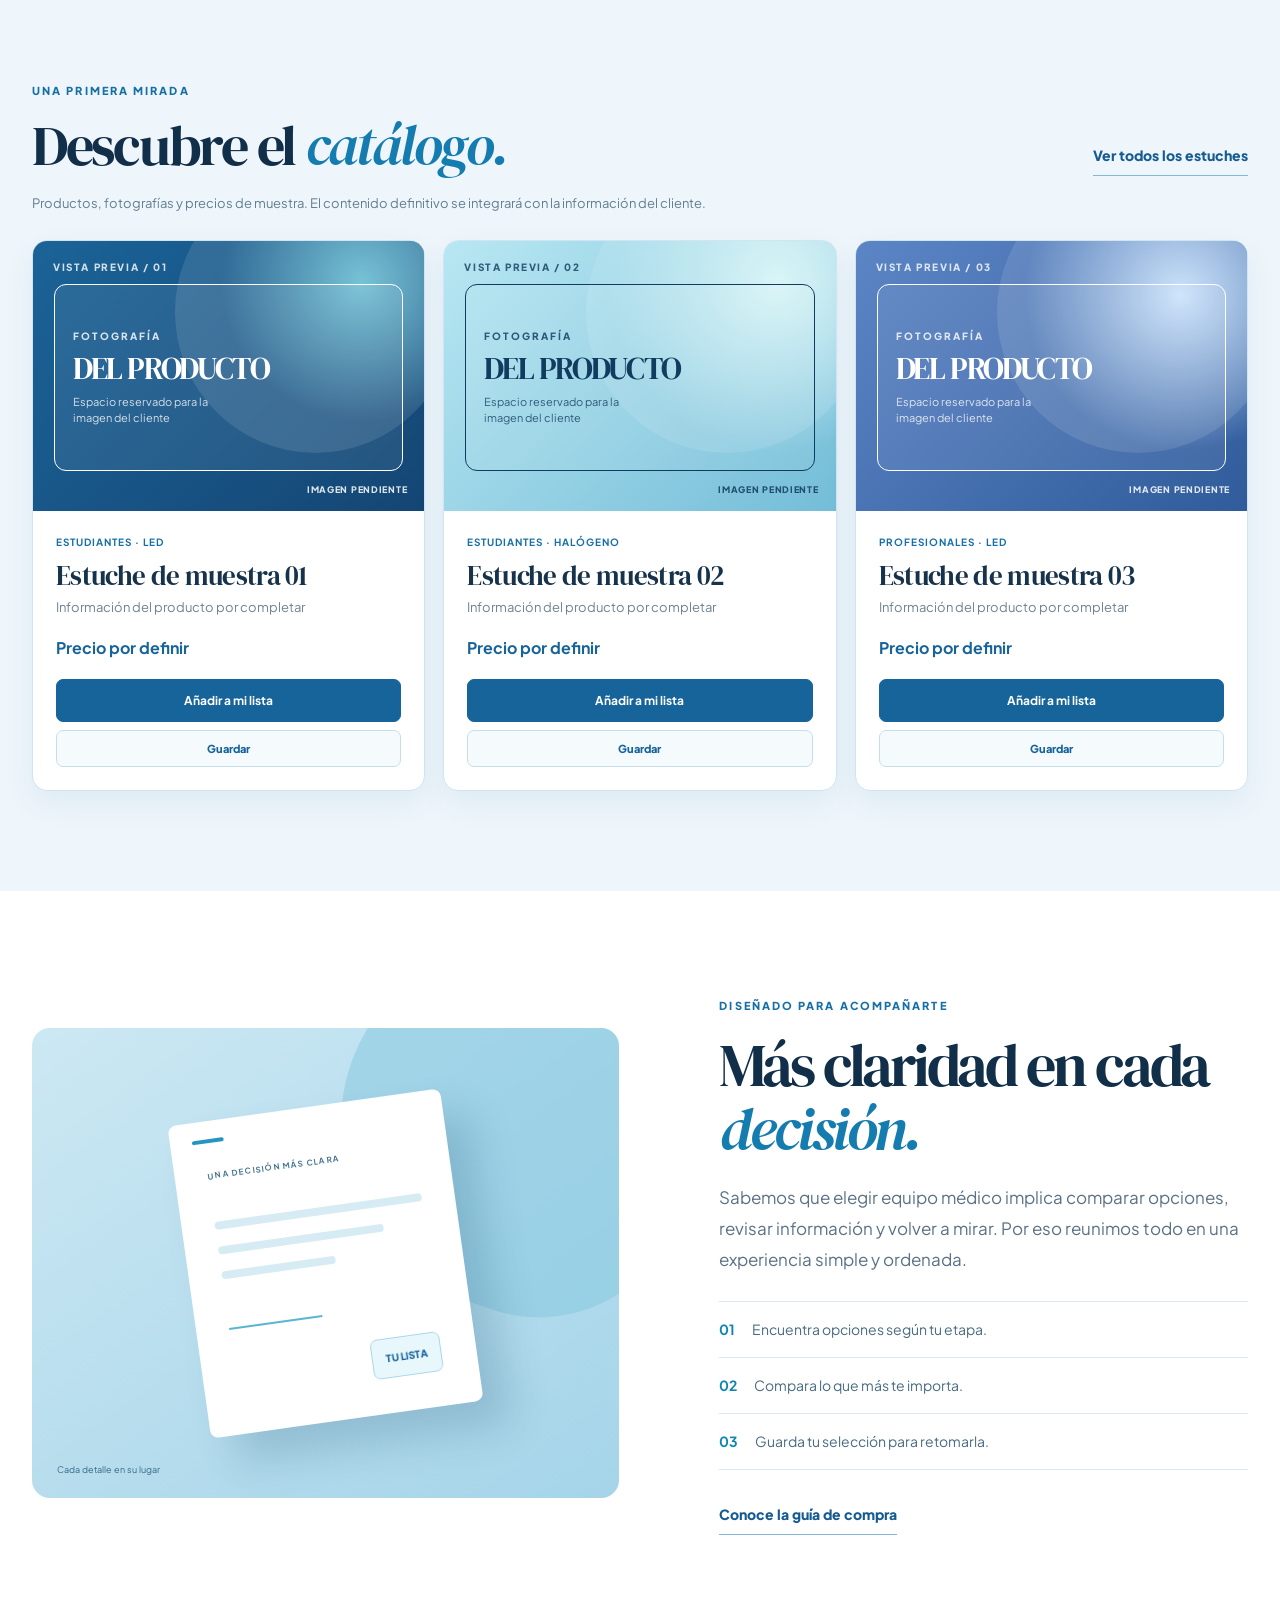
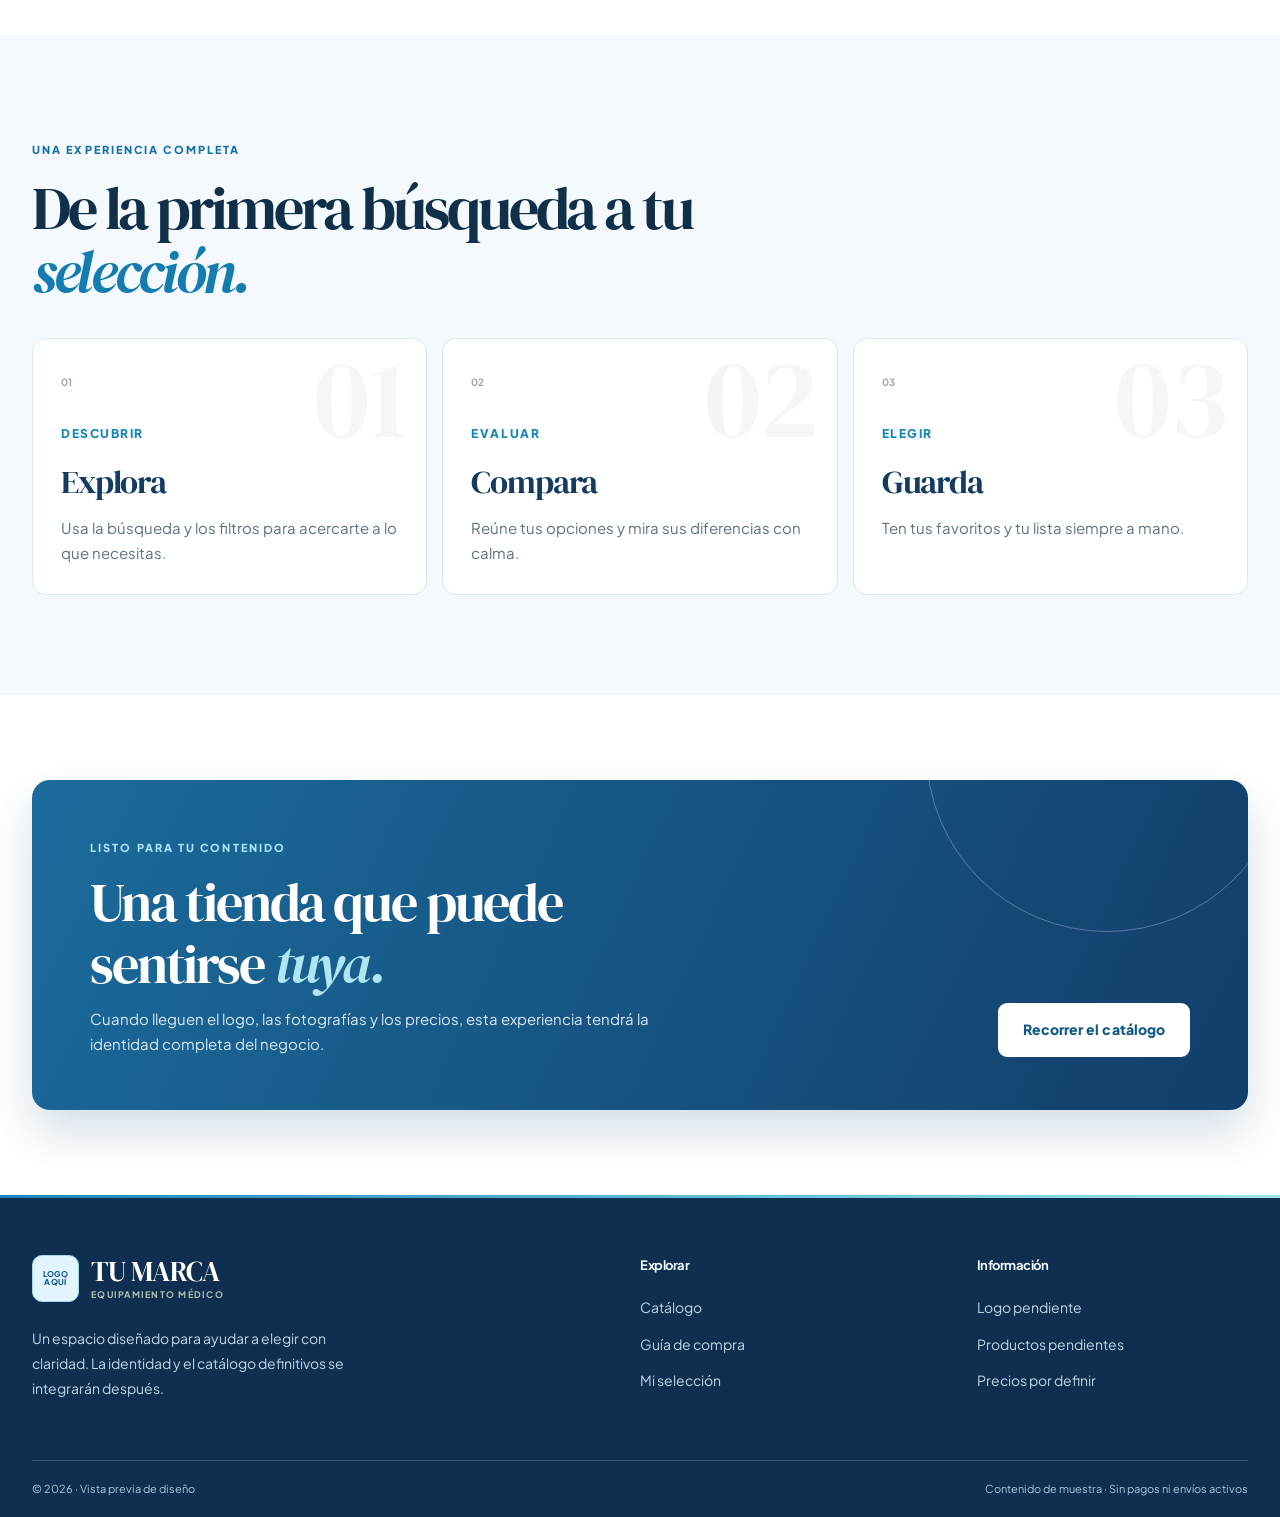
==== commit de1c99d6: "Enhance typography and interactive visual effects" ====
--- a/index.html
+++ b/index.html
@@ -10,7 +10,7 @@
   <link rel="icon" href="favicon.svg" type="image/svg+xml">
   <link rel="preconnect" href="https://fonts.googleapis.com">
   <link rel="preconnect" href="https://fonts.gstatic.com" crossorigin>
-  <link href="https://fonts.googleapis.com/css2?family=DM+Sans:wght@400;500;600;700&family=Fraunces:opsz,wght@9..144,400;9..144,500;9..144,600&display=swap" rel="stylesheet">
+  <link href="https://fonts.googleapis.com/css2?family=DM+Serif+Display:ital@0;1&family=Plus+Jakarta+Sans:wght@400;500;600;700;800&display=swap" rel="stylesheet">
   <link rel="stylesheet" href="css/base.css">
   <link rel="stylesheet" href="css/home.css">
   <link rel="stylesheet" href="css/refresh.css">
--- a/css/base.css
+++ b/css/base.css
@@ -1,7 +1,7 @@
-:root{--ink:#243d33;--forest:#315847;--forest-deep:#213d32;--sage:#839e89;--sage-light:#e7eee5;--cream:#f8f6f1;--cream-deep:#f1eee6;--clay:#b4775e;--clay-light:#f1e5dc;--white:#fff;--muted:#6f7e73;--line:#e2e5dd;--shadow:0 18px 44px rgba(38,64,46,.09);--display:Fraunces,Georgia,serif}
+:root{--ink:#243d33;--forest:#315847;--forest-deep:#213d32;--sage:#839e89;--sage-light:#e7eee5;--cream:#f8f6f1;--cream-deep:#f1eee6;--clay:#b4775e;--clay-light:#f1e5dc;--white:#fff;--muted:#6f7e73;--line:#e2e5dd;--shadow:0 18px 44px rgba(38,64,46,.09);--display:"DM Serif Display",Georgia,serif}
 *{box-sizing:border-box}
 html{scroll-behavior:smooth;scroll-padding-top:80px}
-body{margin:0;color:var(--ink);background:#fff;font-family:"DM Sans",Arial,sans-serif;-webkit-font-smoothing:antialiased}
+body{margin:0;color:var(--ink);background:#fff;font-family:"Plus Jakarta Sans",Arial,sans-serif;-webkit-font-smoothing:antialiased}
 body.locked{overflow:hidden}
 button,input,select{font:inherit}button{cursor:pointer}a{color:inherit;text-decoration:none}img{max-width:100%;display:block}
 .container{width:min(100% - 64px,1220px);margin-inline:auto}
@@ -37,7 +37,7 @@
 .brand:hover .brand-mark{transform:rotate(18deg)}
 .brand-mark .icon{width:19px;height:19px}
 .brand-name{font-family:var(--display);font-size:21px;letter-spacing:-.04em;line-height:.96;color:var(--forest-deep)}
-.brand-name small{display:block;font-family:"DM Sans",Arial,sans-serif;font-size:8px;letter-spacing:.12em;text-transform:uppercase;font-weight:700;color:#9aab9b;margin-top:6px}
+.brand-name small{display:block;font-family:"Plus Jakarta Sans",Arial,sans-serif;font-size:8px;letter-spacing:.12em;text-transform:uppercase;font-weight:700;color:#9aab9b;margin-top:6px}
 .main-nav{display:flex;align-items:center;gap:33px;margin-left:auto;height:100%}
 .main-nav a{position:relative;height:100%;display:flex;align-items:center;font-size:11px;color:#687c6f;font-weight:600}
 .main-nav a[aria-current="page"]{color:var(--forest-deep)}
@@ -57,7 +57,7 @@
 .footer-brand .brand-name small{color:#afc6b4}
 .footer-grid p{max-width:320px;color:#bccdc1;font-size:11px;line-height:1.8;margin:24px 0 0}
 .footer-grid>div:not(:first-child){display:flex;flex-direction:column;align-items:flex-start;gap:13px}
-.footer-grid h3{font-family:"DM Sans",Arial,sans-serif;font-size:11px;font-weight:700;margin:0 0 7px}
+.footer-grid h3{font-family:"Plus Jakarta Sans",Arial,sans-serif;font-size:11px;font-weight:700;margin:0 0 7px}
 .footer-grid a:not(.brand),.footer-grid span:not(.brand-mark):not(.brand-name){font-size:11px;color:#b8cbbd}
 .footer-grid a:not(.brand):hover{color:#fff}
 .footer-bottom{display:flex;justify-content:space-between;gap:20px;border-top:1px solid #446052;padding-top:19px;padding-bottom:19px;font-size:9px;color:#a7bcae}
--- a/css/refresh.css
+++ b/css/refresh.css
@@ -22,7 +22,7 @@
 .header,.header.is-scrolled{background:rgba(255,255,255,.97);border-color:#dce7f0}
 .header.is-scrolled{box-shadow:0 12px 30px rgba(17,61,102,.1)}
 .brand{min-width:195px;gap:12px}
-.brand-mark{width:47px;height:47px;border-radius:10px;border:1px solid #a9d5e8;background:#e7f5fb;color:#155b91;font-family:"DM Sans",Arial,sans-serif;font-size:8px;font-weight:800;letter-spacing:.05em;line-height:1.1;text-align:center;transform:none!important}
+.brand-mark{width:47px;height:47px;border-radius:10px;border:1px solid #a9d5e8;background:#e7f5fb;color:#155b91;font-family:"Plus Jakarta Sans",Arial,sans-serif;font-size:8px;font-weight:800;letter-spacing:.05em;line-height:1.1;text-align:center;transform:none!important}
 .brand-name{font-size:25px;color:#123b60}
 .brand-name small{color:#58819b;font-size:9px}
 .main-nav a{color:#526d83;font-size:13px}
@@ -124,7 +124,7 @@
 .hero-photo-placeholder strong{font-family:var(--display);font-size:clamp(44px,4.4vw,66px);line-height:1.02;letter-spacing:-.055em;font-weight:500;margin:16px 0 24px}
 .hero-photo-placeholder small{font-size:13px;color:#d5ecf8}
 .hero-card{left:14px;bottom:18px;min-width:270px;border-radius:11px;box-shadow:0 16px 30px rgba(12,44,77,.2)}
-.hero-card-mark{width:auto;height:auto;padding:8px;border-radius:5px;background:#e4f5fb;color:#136a9a;font-family:"DM Sans",Arial,sans-serif;font-size:9px;font-weight:800}
+.hero-card-mark{width:auto;height:auto;padding:8px;border-radius:5px;background:#e4f5fb;color:#136a9a;font-family:"Plus Jakarta Sans",Arial,sans-serif;font-size:9px;font-weight:800}
 .hero-card small{color:#66869a}
 .hero-card strong{color:#173e60}
 .visual-caption{color:#c3e5f3;bottom:15px;right:23px}
@@ -139,7 +139,7 @@
 .tile-illustration{width:240px;height:240px;right:20px;top:20px;border-color:rgba(19,82,124,.17)}
 .tile-illustration::before{border-color:rgba(19,82,124,.13)}
 .category-professional .tile-illustration,.category-professional .tile-illustration::before{border-color:rgba(255,255,255,.23)}
-.tile-illustration span,.tile-professional-art span{font-family:"DM Sans",Arial,sans-serif;font-size:13px;font-weight:800;letter-spacing:.08em;color:#246d9b;text-align:center}
+.tile-illustration span,.tile-professional-art span{font-family:"Plus Jakarta Sans",Arial,sans-serif;font-size:13px;font-weight:800;letter-spacing:.08em;color:#246d9b;text-align:center}
 .category-professional .tile-illustration span{color:#d3f0f7;font-size:12px}
 .tile-bottom h3{font-size:38px}
 .tile-bottom p,.category-professional .tile-bottom p{color:inherit;opacity:.75;font-size:14px}
@@ -153,12 +153,12 @@
 .editorial-paper::before{background:#2395c0}
 .paper-overline{color:#497793}
 .paper-line{background:#d7ebf5}
-.paper-seal{width:auto;height:auto;padding:11px 13px;border-radius:7px;border-color:#a8d7e9;background:#e8f7fc;color:#17649a;font-family:"DM Sans",Arial,sans-serif;font-size:10px;font-weight:800}
+.paper-seal{width:auto;height:auto;padding:11px 13px;border-radius:7px;border-color:#a8d7e9;background:#e8f7fc;color:#17649a;font-family:"Plus Jakarta Sans",Arial,sans-serif;font-size:10px;font-weight:800}
 .editorial-caption{color:#336987}
 .editorial-copy li{color:#486b81}
 .journey-section{background:#f3f9fd}
 .journey-step{border-radius:14px;border-color:#dbeaf2}
-.journey-icon{height:auto;margin:30px 0 12px;font-family:"DM Sans",Arial,sans-serif;font-size:12px;letter-spacing:.13em;font-weight:800;color:#1287b4}
+.journey-icon{height:auto;margin:30px 0 12px;font-family:"Plus Jakarta Sans",Arial,sans-serif;font-size:12px;letter-spacing:.13em;font-weight:800;color:#1287b4}
 .journey-step h3{color:#143c60}
 .closing-panel{background:linear-gradient(115deg,#1b6b9c,#123e6a);border-radius:18px;box-shadow:0 22px 45px rgba(22,77,127,.18)}
 .closing-panel::after{border-color:rgba(255,255,255,.28)}
@@ -172,7 +172,7 @@
 .catalog-intro .breadcrumbs,.catalog-intro .eyebrow,.catalog-intro p{color:#d1e9f4}
 .catalog-intro h1{color:#fff}
 .catalog-intro h1 em{color:#a6e7f3}
-.intro-flower{color:rgba(188,233,245,.28);font-family:"DM Sans",Arial,sans-serif;font-size:42px;font-weight:800;line-height:1.05;letter-spacing:.08em;text-align:right;animation:none}
+.intro-flower{color:rgba(188,233,245,.28);font-family:"Plus Jakarta Sans",Arial,sans-serif;font-size:42px;font-weight:800;line-height:1.05;letter-spacing:.08em;text-align:right;animation:none}
 .catalog-section{background:#fff}
 .catalog-top h2{color:#153e60}
 .catalog-top p{color:#627f91}
@@ -183,7 +183,7 @@
 .filter-option small{color:#6e91a7}
 .clear-filters{color:#176fa8}
 .filter-help{background:linear-gradient(145deg,#164d7e,#1d77a4);color:#fff;border-radius:10px}
-.filter-help>span{font-family:"DM Sans",Arial,sans-serif;font-size:10px;letter-spacing:.13em;font-weight:800;color:#a9eaf5}
+.filter-help>span{font-family:"Plus Jakarta Sans",Arial,sans-serif;font-size:10px;letter-spacing:.13em;font-weight:800;color:#a9eaf5}
 .filter-help p{color:#fff;font-size:15px}
 .filter-help a{color:#c6f0f9;font-size:12px}
 .search-box,.sort-box{border-color:#cbdfea;border-radius:8px;background:#f8fbfd}
@@ -196,7 +196,7 @@
 .mobile-filter-button{border-color:#cbdfea;background:#f8fbfd;color:#155b91;border-radius:8px;font-weight:700}
 .active-filters button{background:#e5f4fa;border-color:#add8e9;color:#17649a}
 .empty-state{background:#f1f9fc;border-color:#abd6e6}
-.empty-state>span{font-family:"DM Sans",Arial,sans-serif;font-size:11px;font-weight:800;letter-spacing:.13em;color:#176fa8}
+.empty-state>span{font-family:"Plus Jakarta Sans",Arial,sans-serif;font-size:11px;font-weight:800;letter-spacing:.13em;color:#176fa8}
 .catalog-note{color:#738fa0}
 .filter-overlay,.compare-dialog::backdrop{background:rgba(9,34,57,.55)}
 .compare-bar{border-radius:12px;border-color:#bad8e7;box-shadow:0 17px 40px rgba(19,61,103,.2)}
@@ -246,7 +246,7 @@
 .selector-copy h2,.selector-copy p{color:#fff}
 .selector-copy h2 em{color:#a6e6f3}
 .selector-copy .eyebrow{color:#9addf0}
-.selector-mark{font-family:"DM Sans",Arial,sans-serif;font-size:39px;font-weight:800;line-height:1.15;letter-spacing:.07em;color:rgba(198,237,247,.23);margin-top:42px}
+.selector-mark{font-family:"Plus Jakarta Sans",Arial,sans-serif;font-size:39px;font-weight:800;line-height:1.15;letter-spacing:.07em;color:rgba(198,237,247,.23);margin-top:42px}
 .selector-card{border-color:#b9d9e9;border-radius:16px;box-shadow:0 20px 50px rgba(8,41,74,.2)}
 .choice{border-radius:9px;background:#f4f9fc;border-color:#d5e7f0}
 .choice:hover{border-color:#87c8df}
@@ -278,7 +278,7 @@
 .list-item-copy p,.list-heading a{color:#17649a}
 .remove-link{color:#176fa8}
 .list-empty{background:radial-gradient(circle at 50% 0,#dbf0f8,#f1f8fc 70%);border:1px solid #d7eaf3;border-radius:16px}
-.empty-decoration{font-family:"DM Sans",Arial,sans-serif;font-size:25px;font-weight:800;letter-spacing:.12em;line-height:1.25;color:#9acbdd;animation:none}
+.empty-decoration{font-family:"Plus Jakarta Sans",Arial,sans-serif;font-size:25px;font-weight:800;letter-spacing:.12em;line-height:1.25;color:#9acbdd;animation:none}
 .list-more{background:#eff7fb}
 
 @media(max-width:1050px){
@@ -341,3 +341,87 @@
   .hero-shape,.guide-art-card{animation:none}
   .product-card,.category-tile,.journey-step{transition:none}
 }
+
+/* A more expressive, readable editorial type system. */
+:root{--forest:#126fa5;--forest-deep:#103e69;--clay:#0f85b1;--ink:#122f4a;--shadow:0 26px 55px rgba(15,66,110,.16)}
+body{font-size:16px;line-height:1.65}
+h1,h2,h3{font-weight:400;letter-spacing:-.035em}
+.eyebrow{font-size:11px;letter-spacing:.19em;font-weight:800}
+.main-nav a{font-size:13px;font-weight:700}
+.brand-name{font-size:28px;letter-spacing:-.025em}
+.brand-name small{font-size:9px;letter-spacing:.14em}
+.button{font-size:14px;font-weight:800;letter-spacing:.005em}
+.link-button,.text-link{font-size:14px;font-weight:800}
+.section-heading h2{font-size:clamp(44px,4.4vw,64px);line-height:1.08;letter-spacing:-.04em}
+.section-heading p{font-size:16px;line-height:1.7}
+.page-intro h1{font-size:clamp(58px,5.6vw,82px);line-height:1.05;letter-spacing:-.04em}
+.page-intro p{font-size:17px;line-height:1.75}
+.hero-copy h1{font-size:clamp(64px,6.1vw,88px);line-height:1.015;letter-spacing:-.045em}
+.hero-copy>p{font-size:17px;line-height:1.75}
+.hero-visual{background:radial-gradient(circle at 80% 20%,#52b8ce 0,transparent 33%),linear-gradient(145deg,#16669a,#0c3b70 77%);box-shadow:0 33px 65px rgba(18,82,135,.27)}
+.hero-photo-placeholder strong{font-size:clamp(46px,4.5vw,67px);letter-spacing:-.035em}
+.category-student{background:linear-gradient(125deg,#e0f5fa,#a9dbea)}
+.category-professional{background:linear-gradient(125deg,#268ab2,#0e4b7c)}
+.category-tile{box-shadow:0 10px 25px rgba(26,99,145,.08)}
+.category-tile::after{position:absolute;right:29px;bottom:-76px;font-family:var(--display);font-size:230px;line-height:1;letter-spacing:-.08em;opacity:.055;pointer-events:none}
+.category-student::after{content:"01"}
+.category-professional::after{content:"02"}
+.tile-bottom h3{font-size:42px;line-height:1.05}
+.tile-bottom p{font-size:15px}
+.product-card{border-color:#cfe5f1;box-shadow:0 12px 30px rgba(24,87,130,.075)}
+.product-card:hover{box-shadow:0 29px 55px rgba(24,87,130,.19)}
+.product-card-copy h3{font-size:27px;line-height:1.08}
+.product-card-copy p{font-size:13px}
+.product-card-copy strong{font-size:16px}
+.photo-frame strong{font-size:clamp(26px,2.4vw,35px);line-height:1.02}
+.photo-frame small{font-size:11px}
+.journey-step h3{font-size:33px}
+.journey-step p{font-size:15px}
+.journey-step::after{position:absolute;right:18px;top:5px;font-family:var(--display);font-size:110px;line-height:1;opacity:.045;pointer-events:none}
+.journey-step:nth-child(1)::after{content:"01"}
+.journey-step:nth-child(2)::after{content:"02"}
+.journey-step:nth-child(3)::after{content:"03"}
+.editorial-copy h2,.journey-heading h2{font-size:clamp(46px,4.7vw,66px);line-height:1.07}
+.editorial-copy>p{font-size:17px}
+.closing-panel h2{font-size:clamp(46px,4.2vw,62px)}
+.catalog-intro{background:radial-gradient(circle at 86% 12%,rgba(84,192,212,.22),transparent 26%),linear-gradient(115deg,#155b91,#0b3667)}
+.catalog-top h2{font-size:54px;line-height:1.08}
+.catalog-top p{font-size:15px}
+.guide-hero h1{font-size:clamp(58px,5.7vw,83px)}
+.guide-hero p{font-size:17px}
+.principle-card h3{font-size:34px;line-height:1.12}
+.principle-card p{font-size:15px}
+.selector-copy h2,.faq-grid h2{font-size:clamp(46px,4.7vw,65px);line-height:1.08}
+.selector-copy p,.faq-grid>div:first-child>p{font-size:16px}
+.list-intro h1{font-size:clamp(60px,5.8vw,83px)}
+.list-heading h2{font-size:41px}
+.list-summary h2{font-size:40px}
+.list-summary p{font-size:15px}
+.detail-info h1{font-size:clamp(56px,5vw,73px)}
+.detail-lead{font-size:17px}
+.detail-art .photo-frame strong{font-size:clamp(54px,5.2vw,78px)}
+.footer-grid p{font-size:14px}
+.footer-grid a:not(.brand),.footer-grid span:not(.brand-mark):not(.brand-name){font-size:14px}
+@media(max-width:1050px){.hero-copy h1{font-size:clamp(56px,6vw,76px)}.catalog-top h2{font-size:47px}.detail-info h1{font-size:60px}}
+@media(max-width:800px){.hero-copy h1{font-size:clamp(54px,8vw,72px)}.guide-hero h1{font-size:clamp(53px,7.5vw,70px)}}
+@media(max-width:620px){
+  .brand-name{font-size:21px}
+  .eyebrow{font-size:10px}
+  .hero-copy h1{font-size:clamp(48px,11.3vw,56px)}
+  .hero-copy>p{font-size:15px}
+  .hero-photo-placeholder strong{font-size:clamp(35px,8.4vw,49px)}
+  .section-heading h2{font-size:clamp(38px,9vw,48px)}
+  .section-heading p,.page-intro p{font-size:15px}
+  .page-intro h1{font-size:clamp(47px,10.8vw,57px)}
+  .category-tile::after{font-size:160px;bottom:-45px}
+  .tile-bottom h3{font-size:33px}
+  .product-card-copy h3{font-size:25px}
+  .photo-frame strong{font-size:30px}
+  .catalog-top h2{font-size:41px}
+  .guide-hero h1{font-size:clamp(46px,10vw,55px)}
+  .selector-copy h2,.faq-grid h2{font-size:47px}
+  .list-intro h1{font-size:clamp(48px,10.5vw,57px)}
+  .list-heading h2{font-size:34px}
+  .detail-info h1{font-size:47px}
+  .detail-art .photo-frame strong{font-size:clamp(42px,9.5vw,55px)}
+}
--- a/css/motion.css
+++ b/css/motion.css
@@ -12,6 +12,12 @@
   @keyframes motionPanelItem{from{opacity:.72;transform:translate3d(0,12px,0)}to{opacity:1;transform:translate3d(0,0,0)}}
   @keyframes motionModal{from{opacity:.75;transform:translate3d(0,12px,0) scale(.98)}to{opacity:1;transform:translate3d(0,0,0) scale(1)}}
   @keyframes motionSelected{from{box-shadow:inset 0 0 0 1px #1975a6,0 0 0 5px rgba(25,117,166,.16)}to{box-shadow:inset 0 0 0 1px #1975a6,0 0 0 0 rgba(25,117,166,0)}}
+  @keyframes motionUnderline{from{background-size:0 4px}to{background-size:100% 4px}}
+  @keyframes motionEdge{0%,100%{opacity:.3;transform:translate3d(-45%,0,0)}50%{opacity:.65;transform:translate3d(55%,0,0)}}
+  @keyframes motionOrbit{0%,100%{transform:translate3d(0,0,0) rotate(-1deg)}50%{transform:translate3d(8px,-10px,0) rotate(1deg)}}
+  @keyframes motionLift{0%,100%{transform:translate3d(0,0,0)}50%{transform:translate3d(0,-5px,0)}}
+  @keyframes motionSpectrum{from{background-position:0% 50%}to{background-position:200% 50%}}
+  @keyframes motionStrip{from{transform:translate3d(0,0,0)}to{transform:translate3d(500%,0,0)}}
 
   .cart-drawer.open .drawer-item{animation:motionPanelItem .45s ease both}
   .cart-drawer.open .drawer-item:nth-child(2){animation-delay:.05s}
@@ -31,21 +37,41 @@
   .hero-photo-placeholder{position:relative;overflow:hidden}
   .hero-photo-placeholder::before{content:"";position:absolute;inset:0;width:70%;background:linear-gradient(90deg,transparent,rgba(255,255,255,.08),transparent);transform:translate3d(-120%,0,0);animation:motionSweep 10s ease-in-out infinite;pointer-events:none}
   .hero-photo-placeholder>*{position:relative;z-index:1}
+  .hero-visual::before{content:"";position:absolute;inset:0;z-index:0;background:radial-gradient(circle at var(--spot-x,75%) var(--spot-y,25%),rgba(255,255,255,.24),transparent 40%);pointer-events:none}
+  .hero-copy h1 em{display:inline;background-image:linear-gradient(#7fd3e2,#7fd3e2);background-position:left bottom;background-repeat:no-repeat;background-size:0 4px;text-decoration:none;animation:motionUnderline 1.15s .35s ease-out both}
+  .hero-card{animation:motionOrbit 7s ease-in-out infinite}
   .intro-line-inner i{animation:motionBeacon 3.4s ease-in-out infinite}
   .intro-line-inner i:nth-of-type(2){animation-delay:1.7s}
+  .intro-line{position:relative;overflow:hidden}
+  .intro-line::before{content:"";position:absolute;left:-25%;top:0;bottom:0;width:25%;background:linear-gradient(90deg,transparent,rgba(52,170,205,.11),transparent);animation:motionStrip 11s linear infinite;pointer-events:none}
+  .intro-line-inner{position:relative;z-index:1}
   .tile-illustration::before{animation:motionBeacon 7s ease-in-out infinite}
   .tile-illustration span{animation:motionBob 6s ease-in-out infinite}
   .category-professional .tile-illustration span{animation-delay:-3s}
+  .category-student:hover{transform:translate3d(0,-9px,0) rotate(-.35deg)}
+  .category-professional:hover{transform:translate3d(0,-9px,0) rotate(.35deg)}
+  .category-tile::after{transition:transform .65s ease,opacity .65s ease}
+  .category-tile:hover::after{transform:translate3d(-16px,-10px,0) scale(1.06);opacity:.11}
   .editorial-blob{animation:motionCloud 14s ease-in-out infinite}
+  .editorial-paper::after{content:"";position:absolute;left:33px;right:33px;bottom:105px;height:2px;background:#58b6d0;transform:scaleX(.45);transform-origin:left;transition:transform .6s ease}
+  .editorial-visual:hover .editorial-paper::after{transform:scaleX(1)}
   .journey-step{position:relative;overflow:hidden}
   .journey-step::before{content:"";position:absolute;left:0;top:0;width:100%;height:3px;background:#3aafd0;transform:scaleX(0);transform-origin:left;transition:transform .45s ease}
   .journey-step:hover::before{transform:scaleX(1)}
+  .journey-step:hover{transform:translate3d(0,-7px,0) rotate(-.35deg)}
+  .journey-step:nth-child(2):hover{transform:translate3d(0,-7px,0) rotate(.35deg)}
+  .journey-step::after{transition:transform .5s ease,opacity .5s ease}
+  .journey-step:hover::after{transform:translate3d(-8px,-7px,0) scale(1.1);opacity:.1}
   .closing-panel::after{animation:motionCloud 19s ease-in-out infinite}
 
   .product-art::before{content:"";position:absolute;width:72%;aspect-ratio:1;border-radius:50%;right:-12%;top:-23%;background:rgba(255,255,255,.2);opacity:.55;transform:translate3d(-15px,-8px,0);animation:motionPhoto 10s ease-in-out infinite;animation-play-state:paused;pointer-events:none}
   .motion-active .product-art::before{animation-play-state:running}
+  .product-art::after{display:block;content:"";inset:0;z-index:0;background:linear-gradient(105deg,transparent 28%,rgba(255,255,255,.2) 49%,transparent 70%);transform:translate3d(-120%,0,0);animation:motionSweep 9s ease-in-out infinite;animation-play-state:paused;pointer-events:none}
+  .motion-active .product-art::after{animation-play-state:running}
+  .photo-index{z-index:2}
   .product-card .photo-frame{transition:transform .45s ease,background .45s ease,border-color .45s ease}
   .product-card:hover .photo-frame{border-color:currentColor}
+  .product-favorite.active,.product-compare.active{animation:motionSelected .45s ease both}
   .product-add:active,.button:active,.header-action:active,.product-favorite:active,.product-compare:active{transform:scale(.97)}
 
   .catalog-intro::after{animation:motionCloud 16s ease-in-out infinite}
@@ -53,12 +79,19 @@
   .filter-help{position:relative;overflow:hidden}
   .filter-help::before{content:"";position:absolute;width:180px;height:180px;right:-90px;top:-100px;border:1px solid rgba(255,255,255,.22);border-radius:50%;transition:transform .6s ease}
   .filter-help:hover::before{transform:scale(1.3)}
+  .catalog-intro .intro-flower{animation:motionFadeFloat 8s ease-in-out infinite}
+  .catalog-main .product-card:hover .product-art::after{animation-duration:5s}
 
   .guide-art-card{animation:guideFloat 6s ease-in-out infinite}
   .guide-art-circle{animation:guideBreathe 8s ease-in-out infinite}
+  .guide-art::after{content:"";position:absolute;width:38px;height:38px;right:14%;bottom:22%;border-radius:50%;background:rgba(31,155,191,.22);animation:motionLift 5s ease-in-out infinite;pointer-events:none}
+  .guide-hero h1 em{display:inline;background-image:linear-gradient(#7fd3e2,#7fd3e2);background-position:left bottom;background-repeat:no-repeat;background-size:0 4px;animation:motionUnderline 1.1s .4s ease-out both}
   .selector-mark{animation:motionBob 7s ease-in-out infinite}
   .principle-card{transition:transform .35s ease,box-shadow .35s ease,border-color .35s ease}
   .principle-card:hover{border-color:#a9d9e9}
+  .principle-card:hover{transform:translate3d(0,-7px,0) rotate(-.25deg)}
+  .selector-card{position:relative;overflow:hidden}
+  .selector-card::before{content:"";position:absolute;top:0;left:0;right:0;height:4px;background:linear-gradient(90deg,#1c75ad,#7dd3e1,#1c75ad);background-size:200% 100%;animation:motionEdge 7s ease-in-out infinite;pointer-events:none}
 
   .list-intro{position:relative;overflow:hidden}
   .list-intro::after{content:"";position:absolute;width:390px;height:390px;right:8%;top:-180px;border:1px solid rgba(24,115,165,.15);border-radius:50%;animation:motionCloud 16s ease-in-out infinite;pointer-events:none}
@@ -66,7 +99,10 @@
   .list-summary{overflow:hidden}
   .list-summary::before{content:"";position:absolute;width:260px;height:260px;right:-120px;top:-120px;border:1px solid rgba(255,255,255,.25);border-radius:50%;animation:motionCloud 14s ease-in-out infinite;pointer-events:none}
   .list-summary>*{position:relative;z-index:1}
+  .list-summary::after{content:"";position:absolute;inset:0;width:55%;background:linear-gradient(90deg,transparent,rgba(255,255,255,.08),transparent);transform:translate3d(-120%,0,0);animation:motionSweep 12s ease-in-out infinite;pointer-events:none}
   .list-empty .empty-decoration{animation:motionBob 7s ease-in-out infinite}
+  .footer{position:relative}
+  .footer::before{content:"";position:absolute;top:0;left:0;right:0;height:3px;background:linear-gradient(90deg,#1b83bd,#9be6ea,#1b83bd);background-size:200% 100%;animation:motionSpectrum 12s linear infinite}
 
   html[data-motion-paused] *,html[data-motion-paused] *::before,html[data-motion-paused] *::after{animation-play-state:paused!important}
 }
@@ -76,3 +112,9 @@
 @media (max-width: 900px) and (prefers-reduced-motion: no-preference){
   .list-summary{position:relative}
 }
+@media (hover: hover) and (pointer: fine) and (prefers-reduced-motion: no-preference){
+  .motion-enhanced .product-card:hover{transform:perspective(1000px) translate3d(0,-8px,0) rotateX(var(--tilt-x,0deg)) rotateY(var(--tilt-y,0deg))}
+  .motion-enhanced .product-card:hover .photo-frame{transform:translate3d(var(--photo-x,0px),var(--photo-y,0px),0) scale(1.035)}
+  .motion-enhanced .button:hover{transform:translate3d(var(--magnet-x,0px),var(--magnet-y,0px),0)}
+  .motion-enhanced .button:active{transform:scale(.97)}
+}
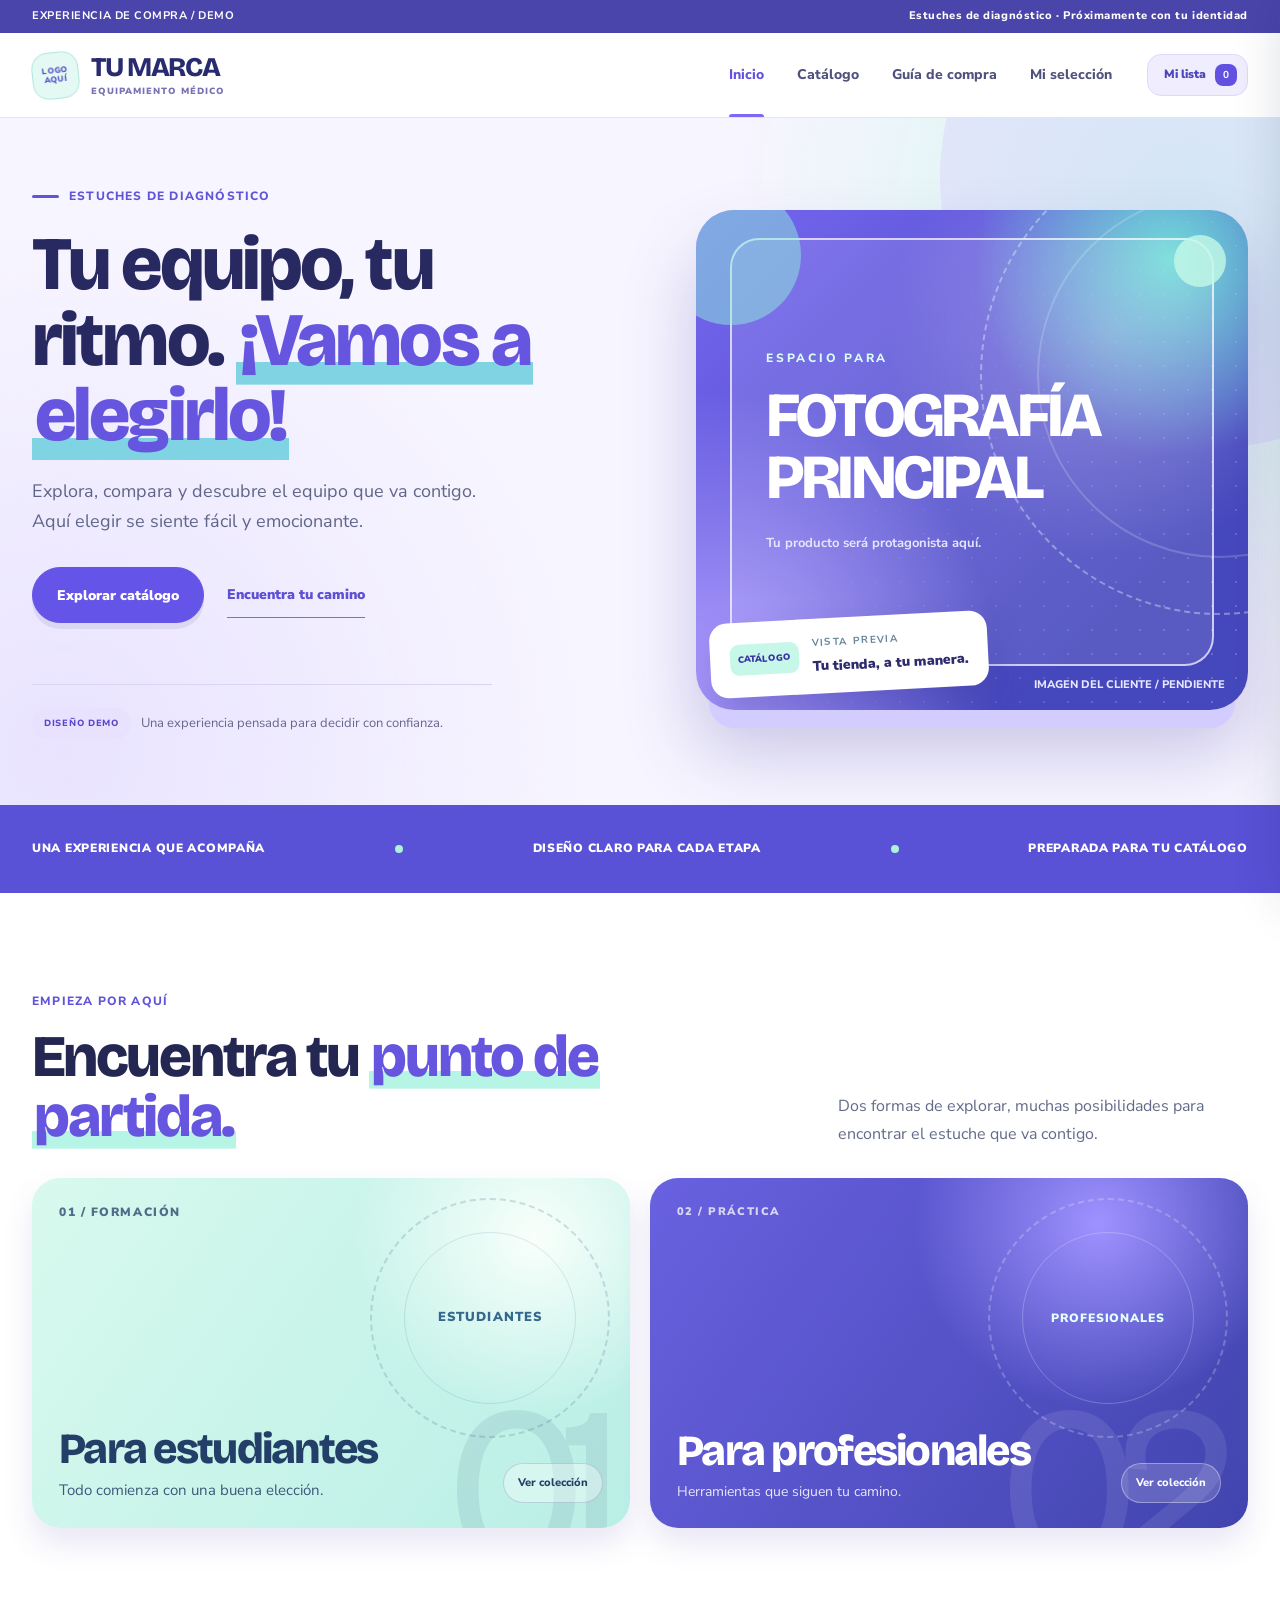
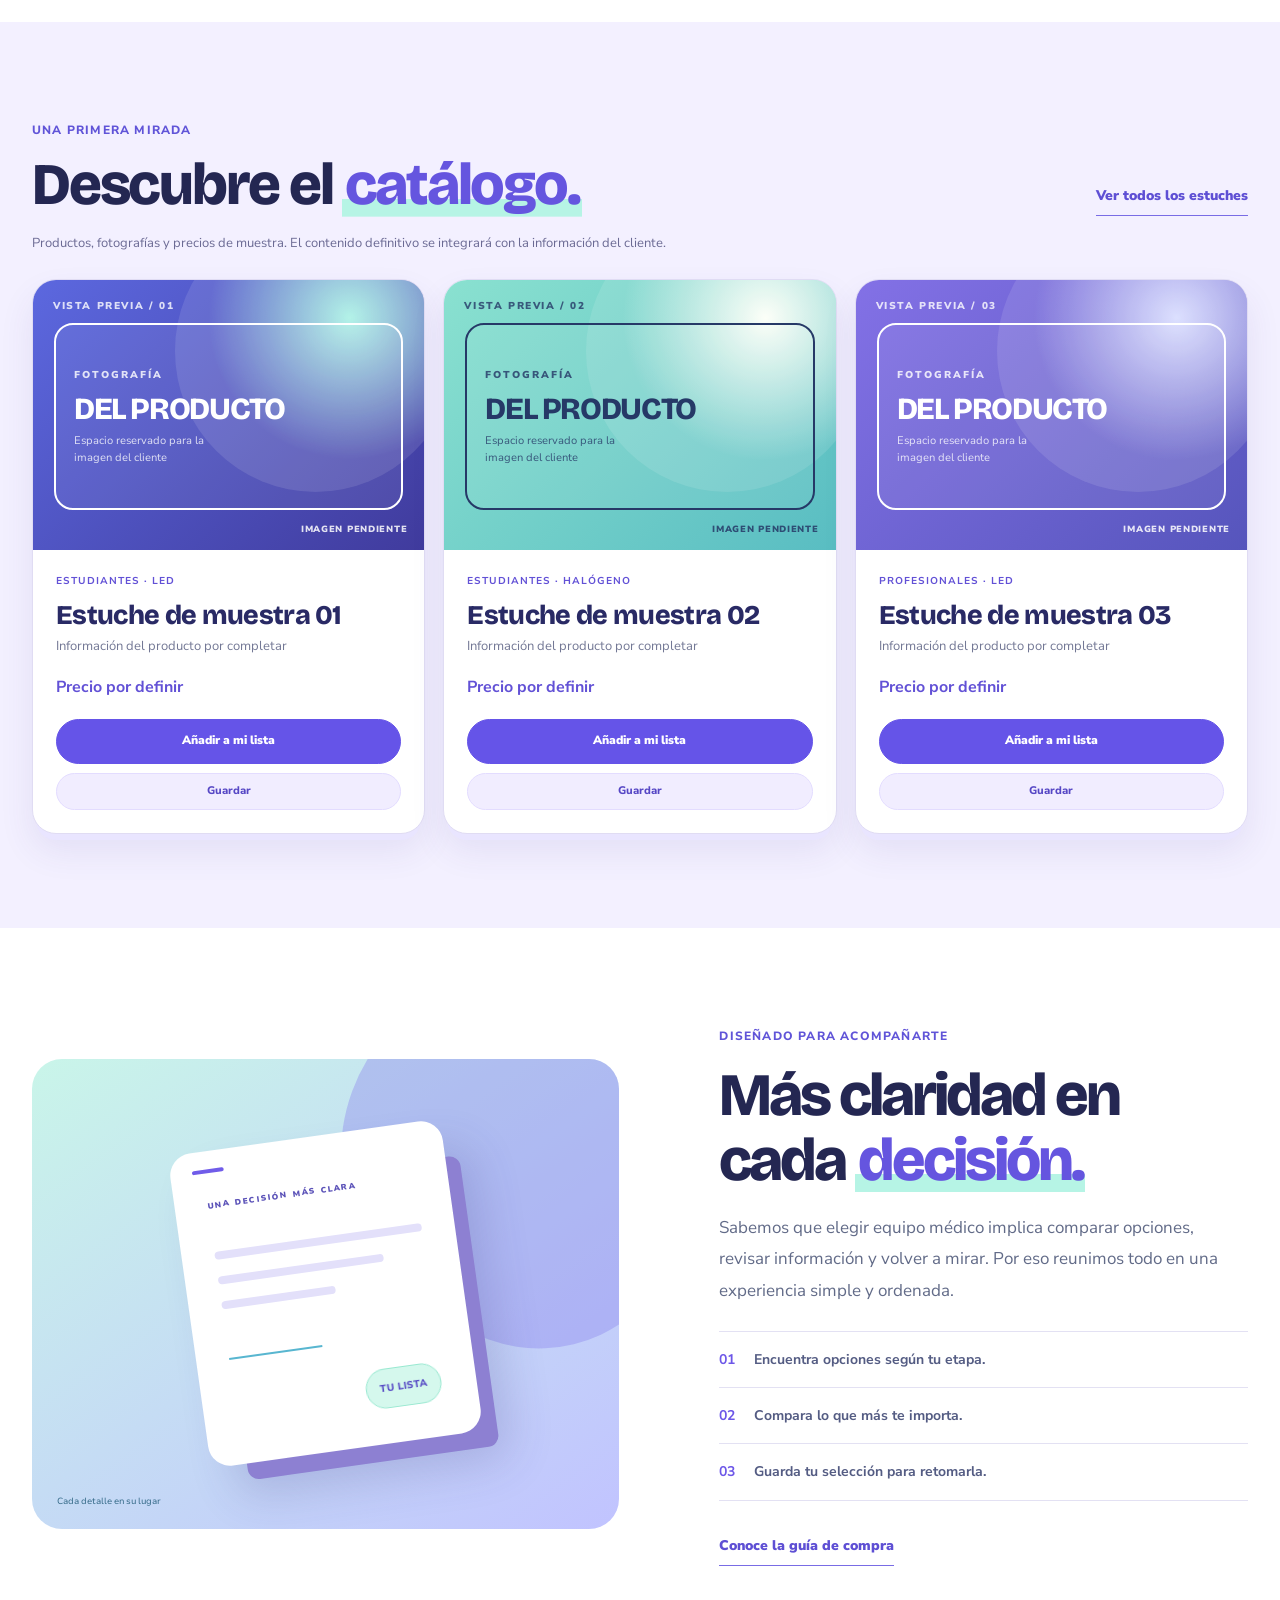
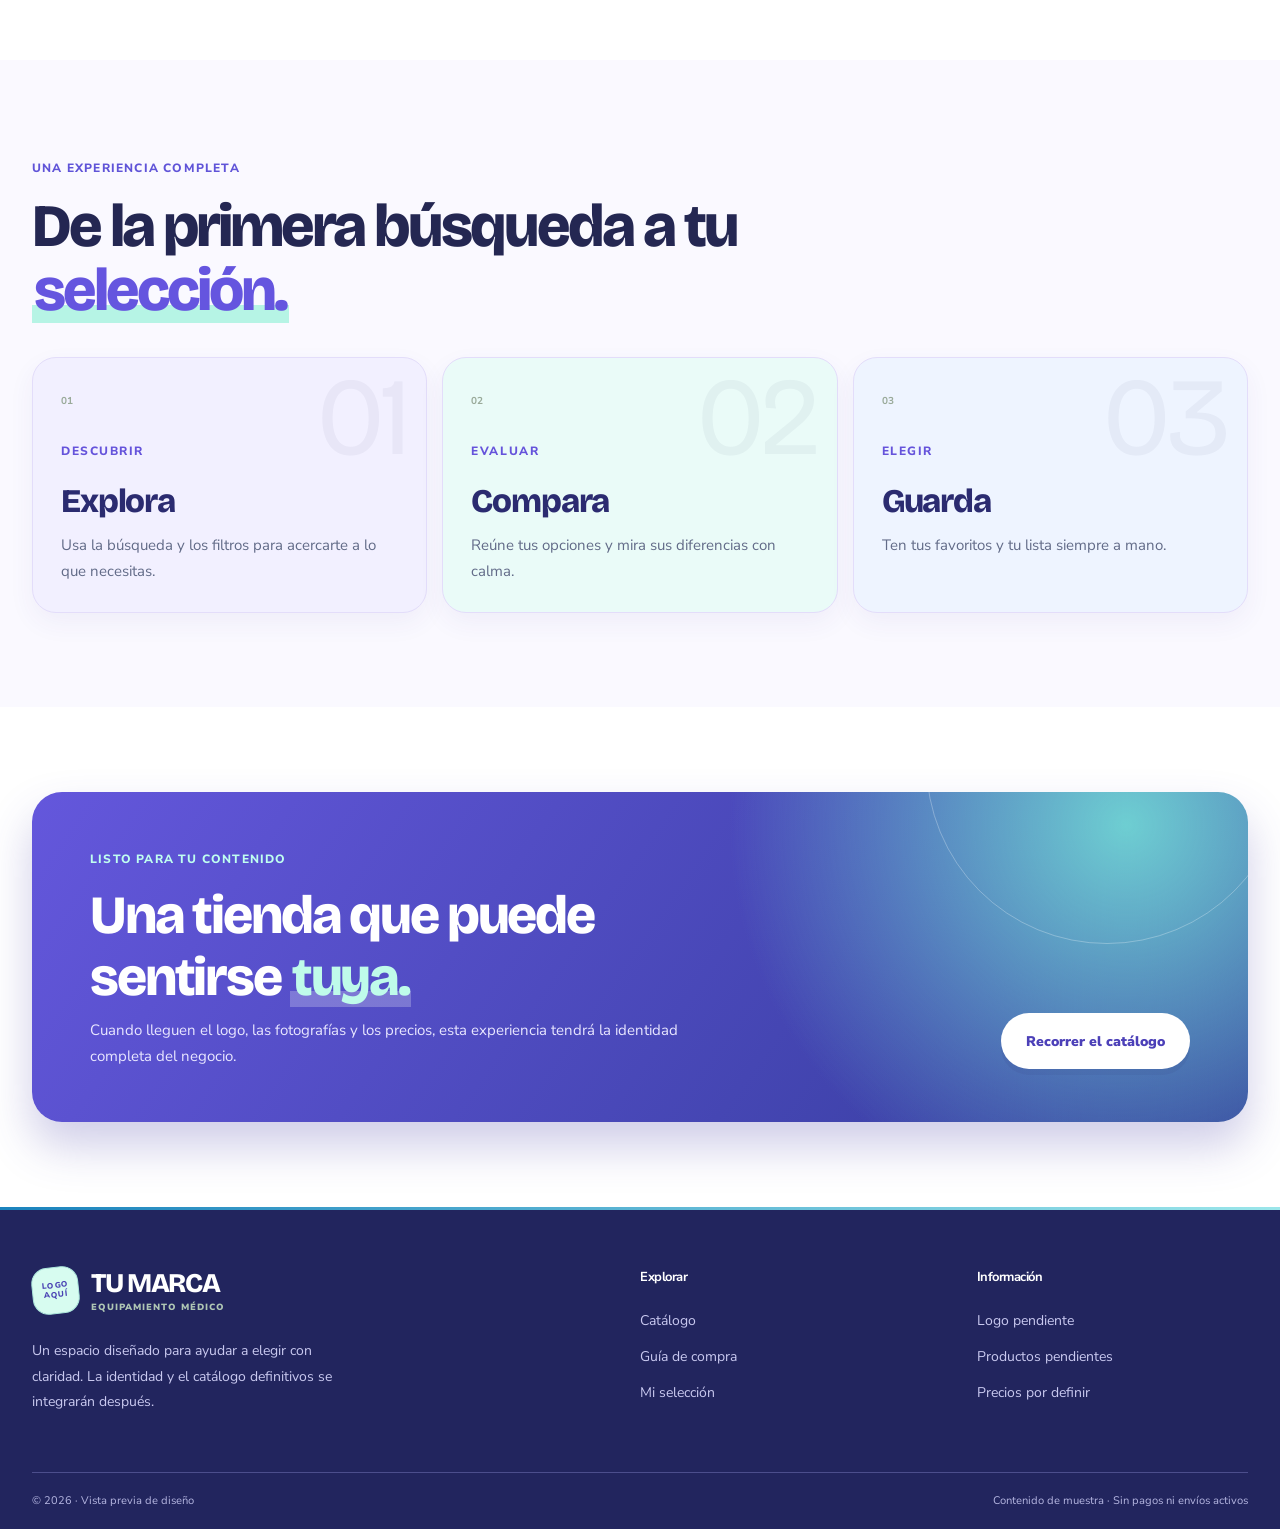
==== commit 1790ba4b: "Refresh demo with playful typography and color" ====
--- a/index.html
+++ b/index.html
@@ -3,18 +3,19 @@
 <head>
   <meta charset="utf-8">
   <meta name="viewport" content="width=device-width, initial-scale=1">
-  <meta name="theme-color" content="#f4f9fd">
+  <meta name="theme-color" content="#f5f2ff">
   <meta name="robots" content="noindex, nofollow">
   <meta name="description" content="Vista previa de una tienda médica visual y fácil de usar, preparada para el catálogo y la identidad de tu negocio.">
   <title>Inicio | Tu marca · Equipamiento médico</title>
   <link rel="icon" href="favicon.svg" type="image/svg+xml">
   <link rel="preconnect" href="https://fonts.googleapis.com">
   <link rel="preconnect" href="https://fonts.gstatic.com" crossorigin>
-  <link href="https://fonts.googleapis.com/css2?family=DM+Serif+Display:ital@0;1&family=Plus+Jakarta+Sans:wght@400;500;600;700;800&display=swap" rel="stylesheet">
+  <link href="https://fonts.googleapis.com/css2?family=Bricolage+Grotesque:opsz,wght@12..96,500..800&family=Nunito+Sans:opsz,wght@6..12,400..800&display=swap" rel="stylesheet">
   <link rel="stylesheet" href="css/base.css">
   <link rel="stylesheet" href="css/home.css">
   <link rel="stylesheet" href="css/refresh.css">
   <link rel="stylesheet" href="css/motion.css">
+  <link rel="stylesheet" href="css/playful.css">
 </head>
 <body data-page="home">
   <div id="site-header"></div>
@@ -23,8 +24,8 @@
       <div class="container hero-grid">
         <div class="hero-copy reveal">
           <span class="eyebrow"><span class="eyebrow-line"></span> ESTUCHES DE DIAGNÓSTICO</span>
-          <h1>Elegir bien también es <em>cuidar.</em></h1>
-          <p>Una manera más clara y cercana de descubrir el equipo que acompaña tu formación y tu práctica diaria.</p>
+          <h1>Tu equipo, tu ritmo. <em>¡Vamos a elegirlo!</em></h1>
+          <p>Explora, compara y descubre el equipo que va contigo. Aquí elegir se siente fácil y emocionante.</p>
           <div class="hero-actions">
             <a class="button button-primary" href="catalogo.html">Explorar catálogo</a>
             <a class="link-button" href="guia.html">Encuentra tu camino</a>
@@ -45,7 +46,7 @@
     <section class="intro-line"><div class="container intro-line-inner"><span>Una experiencia que acompaña</span><i></i><span>Diseño claro para cada etapa</span><i></i><span>Preparada para tu catálogo</span></div></section>
 
     <section class="category-section section-space" aria-labelledby="categories-title"><div class="container">
-      <div class="section-heading reveal"><div><span class="eyebrow">EMPIEZA POR AQUÍ</span><h2 id="categories-title">Cada etapa tiene su <em>propio ritmo.</em></h2></div><p>Explora una selección organizada para que encontrar el estuche adecuado se sienta sencillo.</p></div>
+      <div class="section-heading reveal"><div><span class="eyebrow">EMPIEZA POR AQUÍ</span><h2 id="categories-title">Encuentra tu <em>punto de partida.</em></h2></div><p>Dos formas de explorar, muchas posibilidades para encontrar el estuche que va contigo.</p></div>
       <div class="category-grid">
         <a class="category-tile category-student reveal" href="catalogo.html?categoria=Estudiantes"><span class="tile-number">01 / FORMACIÓN</span><div class="tile-illustration tile-student-art"><span>ESTUDIANTES</span></div><div class="tile-bottom"><div><h3>Para estudiantes</h3><p>Todo comienza con una buena elección.</p></div><span class="tile-arrow">Ver colección</span></div></a>
         <a class="category-tile category-professional reveal" href="catalogo.html?categoria=Profesionales"><span class="tile-number">02 / PRÁCTICA</span><div class="tile-illustration tile-professional-art"><span>PROFESIONALES</span></div><div class="tile-bottom"><div><h3>Para profesionales</h3><p>Herramientas que siguen tu camino.</p></div><span class="tile-arrow">Ver colección</span></div></a>
--- a/css/base.css
+++ b/css/base.css
@@ -1,7 +1,7 @@
-:root{--ink:#243d33;--forest:#315847;--forest-deep:#213d32;--sage:#839e89;--sage-light:#e7eee5;--cream:#f8f6f1;--cream-deep:#f1eee6;--clay:#b4775e;--clay-light:#f1e5dc;--white:#fff;--muted:#6f7e73;--line:#e2e5dd;--shadow:0 18px 44px rgba(38,64,46,.09);--display:"DM Serif Display",Georgia,serif}
+:root{--ink:#243d33;--forest:#315847;--forest-deep:#213d32;--sage:#839e89;--sage-light:#e7eee5;--cream:#f8f6f1;--cream-deep:#f1eee6;--clay:#b4775e;--clay-light:#f1e5dc;--white:#fff;--muted:#6f7e73;--line:#e2e5dd;--shadow:0 18px 44px rgba(38,64,46,.09);--display:"Bricolage Grotesque",Arial,sans-serif}
 *{box-sizing:border-box}
 html{scroll-behavior:smooth;scroll-padding-top:80px}
-body{margin:0;color:var(--ink);background:#fff;font-family:"Plus Jakarta Sans",Arial,sans-serif;-webkit-font-smoothing:antialiased}
+body{margin:0;color:var(--ink);background:#fff;font-family:"Nunito Sans",Arial,sans-serif;-webkit-font-smoothing:antialiased}
 body.locked{overflow:hidden}
 button,input,select{font:inherit}button{cursor:pointer}a{color:inherit;text-decoration:none}img{max-width:100%;display:block}
 .container{width:min(100% - 64px,1220px);margin-inline:auto}
@@ -37,7 +37,7 @@
 .brand:hover .brand-mark{transform:rotate(18deg)}
 .brand-mark .icon{width:19px;height:19px}
 .brand-name{font-family:var(--display);font-size:21px;letter-spacing:-.04em;line-height:.96;color:var(--forest-deep)}
-.brand-name small{display:block;font-family:"Plus Jakarta Sans",Arial,sans-serif;font-size:8px;letter-spacing:.12em;text-transform:uppercase;font-weight:700;color:#9aab9b;margin-top:6px}
+.brand-name small{display:block;font-family:"Nunito Sans",Arial,sans-serif;font-size:8px;letter-spacing:.12em;text-transform:uppercase;font-weight:700;color:#9aab9b;margin-top:6px}
 .main-nav{display:flex;align-items:center;gap:33px;margin-left:auto;height:100%}
 .main-nav a{position:relative;height:100%;display:flex;align-items:center;font-size:11px;color:#687c6f;font-weight:600}
 .main-nav a[aria-current="page"]{color:var(--forest-deep)}
@@ -57,7 +57,7 @@
 .footer-brand .brand-name small{color:#afc6b4}
 .footer-grid p{max-width:320px;color:#bccdc1;font-size:11px;line-height:1.8;margin:24px 0 0}
 .footer-grid>div:not(:first-child){display:flex;flex-direction:column;align-items:flex-start;gap:13px}
-.footer-grid h3{font-family:"Plus Jakarta Sans",Arial,sans-serif;font-size:11px;font-weight:700;margin:0 0 7px}
+.footer-grid h3{font-family:"Nunito Sans",Arial,sans-serif;font-size:11px;font-weight:700;margin:0 0 7px}
 .footer-grid a:not(.brand),.footer-grid span:not(.brand-mark):not(.brand-name){font-size:11px;color:#b8cbbd}
 .footer-grid a:not(.brand):hover{color:#fff}
 .footer-bottom{display:flex;justify-content:space-between;gap:20px;border-top:1px solid #446052;padding-top:19px;padding-bottom:19px;font-size:9px;color:#a7bcae}
--- a/css/refresh.css
+++ b/css/refresh.css
@@ -22,7 +22,7 @@
 .header,.header.is-scrolled{background:rgba(255,255,255,.97);border-color:#dce7f0}
 .header.is-scrolled{box-shadow:0 12px 30px rgba(17,61,102,.1)}
 .brand{min-width:195px;gap:12px}
-.brand-mark{width:47px;height:47px;border-radius:10px;border:1px solid #a9d5e8;background:#e7f5fb;color:#155b91;font-family:"Plus Jakarta Sans",Arial,sans-serif;font-size:8px;font-weight:800;letter-spacing:.05em;line-height:1.1;text-align:center;transform:none!important}
+.brand-mark{width:47px;height:47px;border-radius:10px;border:1px solid #a9d5e8;background:#e7f5fb;color:#155b91;font-family:"Nunito Sans",Arial,sans-serif;font-size:8px;font-weight:800;letter-spacing:.05em;line-height:1.1;text-align:center;transform:none!important}
 .brand-name{font-size:25px;color:#123b60}
 .brand-name small{color:#58819b;font-size:9px}
 .main-nav a{color:#526d83;font-size:13px}
@@ -124,7 +124,7 @@
 .hero-photo-placeholder strong{font-family:var(--display);font-size:clamp(44px,4.4vw,66px);line-height:1.02;letter-spacing:-.055em;font-weight:500;margin:16px 0 24px}
 .hero-photo-placeholder small{font-size:13px;color:#d5ecf8}
 .hero-card{left:14px;bottom:18px;min-width:270px;border-radius:11px;box-shadow:0 16px 30px rgba(12,44,77,.2)}
-.hero-card-mark{width:auto;height:auto;padding:8px;border-radius:5px;background:#e4f5fb;color:#136a9a;font-family:"Plus Jakarta Sans",Arial,sans-serif;font-size:9px;font-weight:800}
+.hero-card-mark{width:auto;height:auto;padding:8px;border-radius:5px;background:#e4f5fb;color:#136a9a;font-family:"Nunito Sans",Arial,sans-serif;font-size:9px;font-weight:800}
 .hero-card small{color:#66869a}
 .hero-card strong{color:#173e60}
 .visual-caption{color:#c3e5f3;bottom:15px;right:23px}
@@ -139,7 +139,7 @@
 .tile-illustration{width:240px;height:240px;right:20px;top:20px;border-color:rgba(19,82,124,.17)}
 .tile-illustration::before{border-color:rgba(19,82,124,.13)}
 .category-professional .tile-illustration,.category-professional .tile-illustration::before{border-color:rgba(255,255,255,.23)}
-.tile-illustration span,.tile-professional-art span{font-family:"Plus Jakarta Sans",Arial,sans-serif;font-size:13px;font-weight:800;letter-spacing:.08em;color:#246d9b;text-align:center}
+.tile-illustration span,.tile-professional-art span{font-family:"Nunito Sans",Arial,sans-serif;font-size:13px;font-weight:800;letter-spacing:.08em;color:#246d9b;text-align:center}
 .category-professional .tile-illustration span{color:#d3f0f7;font-size:12px}
 .tile-bottom h3{font-size:38px}
 .tile-bottom p,.category-professional .tile-bottom p{color:inherit;opacity:.75;font-size:14px}
@@ -153,12 +153,12 @@
 .editorial-paper::before{background:#2395c0}
 .paper-overline{color:#497793}
 .paper-line{background:#d7ebf5}
-.paper-seal{width:auto;height:auto;padding:11px 13px;border-radius:7px;border-color:#a8d7e9;background:#e8f7fc;color:#17649a;font-family:"Plus Jakarta Sans",Arial,sans-serif;font-size:10px;font-weight:800}
+.paper-seal{width:auto;height:auto;padding:11px 13px;border-radius:7px;border-color:#a8d7e9;background:#e8f7fc;color:#17649a;font-family:"Nunito Sans",Arial,sans-serif;font-size:10px;font-weight:800}
 .editorial-caption{color:#336987}
 .editorial-copy li{color:#486b81}
 .journey-section{background:#f3f9fd}
 .journey-step{border-radius:14px;border-color:#dbeaf2}
-.journey-icon{height:auto;margin:30px 0 12px;font-family:"Plus Jakarta Sans",Arial,sans-serif;font-size:12px;letter-spacing:.13em;font-weight:800;color:#1287b4}
+.journey-icon{height:auto;margin:30px 0 12px;font-family:"Nunito Sans",Arial,sans-serif;font-size:12px;letter-spacing:.13em;font-weight:800;color:#1287b4}
 .journey-step h3{color:#143c60}
 .closing-panel{background:linear-gradient(115deg,#1b6b9c,#123e6a);border-radius:18px;box-shadow:0 22px 45px rgba(22,77,127,.18)}
 .closing-panel::after{border-color:rgba(255,255,255,.28)}
@@ -172,7 +172,7 @@
 .catalog-intro .breadcrumbs,.catalog-intro .eyebrow,.catalog-intro p{color:#d1e9f4}
 .catalog-intro h1{color:#fff}
 .catalog-intro h1 em{color:#a6e7f3}
-.intro-flower{color:rgba(188,233,245,.28);font-family:"Plus Jakarta Sans",Arial,sans-serif;font-size:42px;font-weight:800;line-height:1.05;letter-spacing:.08em;text-align:right;animation:none}
+.intro-flower{color:rgba(188,233,245,.28);font-family:"Nunito Sans",Arial,sans-serif;font-size:42px;font-weight:800;line-height:1.05;letter-spacing:.08em;text-align:right;animation:none}
 .catalog-section{background:#fff}
 .catalog-top h2{color:#153e60}
 .catalog-top p{color:#627f91}
@@ -183,7 +183,7 @@
 .filter-option small{color:#6e91a7}
 .clear-filters{color:#176fa8}
 .filter-help{background:linear-gradient(145deg,#164d7e,#1d77a4);color:#fff;border-radius:10px}
-.filter-help>span{font-family:"Plus Jakarta Sans",Arial,sans-serif;font-size:10px;letter-spacing:.13em;font-weight:800;color:#a9eaf5}
+.filter-help>span{font-family:"Nunito Sans",Arial,sans-serif;font-size:10px;letter-spacing:.13em;font-weight:800;color:#a9eaf5}
 .filter-help p{color:#fff;font-size:15px}
 .filter-help a{color:#c6f0f9;font-size:12px}
 .search-box,.sort-box{border-color:#cbdfea;border-radius:8px;background:#f8fbfd}
@@ -196,7 +196,7 @@
 .mobile-filter-button{border-color:#cbdfea;background:#f8fbfd;color:#155b91;border-radius:8px;font-weight:700}
 .active-filters button{background:#e5f4fa;border-color:#add8e9;color:#17649a}
 .empty-state{background:#f1f9fc;border-color:#abd6e6}
-.empty-state>span{font-family:"Plus Jakarta Sans",Arial,sans-serif;font-size:11px;font-weight:800;letter-spacing:.13em;color:#176fa8}
+.empty-state>span{font-family:"Nunito Sans",Arial,sans-serif;font-size:11px;font-weight:800;letter-spacing:.13em;color:#176fa8}
 .catalog-note{color:#738fa0}
 .filter-overlay,.compare-dialog::backdrop{background:rgba(9,34,57,.55)}
 .compare-bar{border-radius:12px;border-color:#bad8e7;box-shadow:0 17px 40px rgba(19,61,103,.2)}
@@ -246,7 +246,7 @@
 .selector-copy h2,.selector-copy p{color:#fff}
 .selector-copy h2 em{color:#a6e6f3}
 .selector-copy .eyebrow{color:#9addf0}
-.selector-mark{font-family:"Plus Jakarta Sans",Arial,sans-serif;font-size:39px;font-weight:800;line-height:1.15;letter-spacing:.07em;color:rgba(198,237,247,.23);margin-top:42px}
+.selector-mark{font-family:"Nunito Sans",Arial,sans-serif;font-size:39px;font-weight:800;line-height:1.15;letter-spacing:.07em;color:rgba(198,237,247,.23);margin-top:42px}
 .selector-card{border-color:#b9d9e9;border-radius:16px;box-shadow:0 20px 50px rgba(8,41,74,.2)}
 .choice{border-radius:9px;background:#f4f9fc;border-color:#d5e7f0}
 .choice:hover{border-color:#87c8df}
@@ -278,7 +278,7 @@
 .list-item-copy p,.list-heading a{color:#17649a}
 .remove-link{color:#176fa8}
 .list-empty{background:radial-gradient(circle at 50% 0,#dbf0f8,#f1f8fc 70%);border:1px solid #d7eaf3;border-radius:16px}
-.empty-decoration{font-family:"Plus Jakarta Sans",Arial,sans-serif;font-size:25px;font-weight:800;letter-spacing:.12em;line-height:1.25;color:#9acbdd;animation:none}
+.empty-decoration{font-family:"Nunito Sans",Arial,sans-serif;font-size:25px;font-weight:800;letter-spacing:.12em;line-height:1.25;color:#9acbdd;animation:none}
 .list-more{background:#eff7fb}
 
 @media(max-width:1050px){
--- a/css/playful.css
+++ b/css/playful.css
@@ -0,0 +1,280 @@
+/* Colorful, friendly demo identity. Kept separate so the client's brand can replace it cleanly. */
+:root{
+  --display:"Bricolage Grotesque",Arial,sans-serif;
+  --ink:#242752;
+  --forest:#6655e8;
+  --forest-deep:#292b70;
+  --sage:#62cfce;
+  --sage-light:#e6fbf8;
+  --cream:#f7f5ff;
+  --cream-deep:#ede9ff;
+  --clay:#6d57e8;
+  --clay-light:#e9e4ff;
+  --muted:#626b88;
+  --line:#e3e1f3;
+  --shadow:0 24px 55px rgba(58,52,137,.16);
+}
+body{font-family:"Nunito Sans",Arial,sans-serif;color:var(--ink);background:#faf9ff}
+h1,h2,h3{font-family:var(--display);font-weight:800;letter-spacing:-.035em}
+h1 em,h2 em{font-style:normal;color:#6555df;background-image:linear-gradient(#b6f4e5,#b6f4e5);background-repeat:no-repeat;background-position:0 94%;background-size:100% .3em;box-decoration-break:clone;-webkit-box-decoration-break:clone;padding:0 .04em}
+.eyebrow{color:#6054d8;font-size:12px;letter-spacing:.1em;font-weight:800}
+.eyebrow-line{height:3px;width:27px;border-radius:3px;background:currentColor}
+.top-strip{background:#4a45aa;color:#fff}
+.top-strip .container{font-size:11px;letter-spacing:.05em;font-weight:800}
+.header,.header.is-scrolled{background:rgba(255,255,255,.94);border-color:#e5e2fa}
+.header.is-scrolled{box-shadow:0 12px 32px rgba(54,49,139,.12)}
+.brand-mark{background:#e5f9f4;color:#4d46c2;border:1px solid #ade7dc;border-radius:16px;transform:rotate(-6deg)!important}
+.brand-name{font-family:var(--display);font-size:27px;font-weight:800;letter-spacing:-.05em;color:#292b70}
+.brand-name small{font-family:"Nunito Sans",Arial,sans-serif;font-size:9px;font-weight:900;letter-spacing:.11em;color:#7772b3}
+.main-nav a{font-size:14px;font-weight:800;color:#4f527c}
+.main-nav a:hover,.main-nav a[aria-current="page"]{color:#6151dd}
+.main-nav a::after,.main-nav a[aria-current="page"]::after,.main-nav a:hover::after{background:#7c68f4;height:3px;border-radius:4px 4px 0 0}
+.header-action,.menu-button,.round-button{border-radius:14px;background:#f0edff;border-color:#ded8ff;color:#4d45bc;font-weight:900;font-size:12px}
+.header-action:hover,.menu-button:hover,.round-button:hover{background:#e3ddff;border-color:#bcb0fa}
+.cart-count{background:#6251e1;border-radius:8px}
+.mobile-nav a{font-size:15px;font-weight:800;color:#424875}
+.mobile-nav a[aria-current="page"]{color:#6655e8}
+.button{border-radius:999px;min-height:56px;font-size:14px;letter-spacing:0;font-weight:900;box-shadow:0 6px 0 rgba(43,43,112,.09)}
+.button-primary,.product-add{background:#6554e8;border-color:#6554e8;color:#fff}
+.button-primary:hover,.product-add:hover{background:#4d3dcc;border-color:#4d3dcc;box-shadow:0 13px 28px rgba(101,84,232,.27)}
+.button-light{background:#fff;color:#4c40b8}
+.button-light:hover{background:#e8fff9}
+.link-button,.text-link{color:#5e4fd4;border-color:#796ce5;font-weight:900}
+.link-button:hover,.text-link:hover{color:#3e36a7}
+.section-space{padding-block:94px}
+.section-heading h2,.page-intro h1{line-height:1.03;letter-spacing:-.038em}
+.section-heading h2{font-size:clamp(46px,4.6vw,67px)}
+.section-heading p,.page-intro p{color:#626b88}
+.breadcrumbs{color:#7777a3;font-weight:800}
+.breadcrumbs a:hover{color:#6655e8}
+.scroll-progress{background:linear-gradient(90deg,#6254e7,#59cdda,#9beac9)}
+.back-to-top{border-radius:15px;color:#5c4dd7;background:#fff;border-color:#d9d2ff}
+.back-to-top:hover{background:#e9e4ff}
+:focus-visible{outline:3px solid #5e56e0;outline-offset:3px}
+
+/* Home: a bright, dimensional first impression. */
+.home-hero{background:radial-gradient(circle at 93% 14%,#d2f6ed 0,transparent 34%),radial-gradient(circle at 5% 92%,#e9e3ff 0,transparent 38%),#f7f5ff}
+.home-hero::before{background:#d5cafe;opacity:.38}
+.hero-grid{gap:64px;min-height:650px}
+.hero-copy h1{font-size:clamp(62px,5.9vw,84px);line-height:1;color:#282961;max-width:710px;letter-spacing:-.038em}
+.hero-copy>p{color:#5f6688;font-size:18px;line-height:1.65;max-width:480px}
+.hero-actions{gap:23px}
+.hero-detail{border-color:#d9d4f1;color:#66678f;font-size:13px}
+.detail-icon{background:#e9e2ff;color:#5745cb;border:0;border-radius:999px;padding:8px 12px}
+.hero-visual{border-radius:38px;background:radial-gradient(circle at 86% 10%,#5cd7d3 0,transparent 30%),radial-gradient(circle at 4% 93%,#ad9bff 0,transparent 40%),linear-gradient(135deg,#7566f0,#4547bc 78%);box-shadow:0 31px 0 -13px #d3ccff,0 42px 70px rgba(67,57,157,.26)}
+.hero-visual::after{content:"";position:absolute;inset:0;pointer-events:none;opacity:.22;background-image:radial-gradient(#fff 1.5px,transparent 1.5px);background-size:24px 24px;mask-image:linear-gradient(120deg,transparent 30%,#000)}
+.hero-circle{border:2px dashed rgba(255,255,255,.36)}
+.hero-circle::after{border:2px solid rgba(255,255,255,.18)}
+.hero-shape-one{width:140px;height:140px;background:#8ff3d8;opacity:.48}
+.hero-shape-two{width:52px;height:52px;background:#c5f9e8;opacity:.8}
+.hero-photo-placeholder{border:2px solid rgba(255,255,255,.7);border-radius:29px;background:rgba(255,255,255,.11)}
+.hero-photo-placeholder span{color:#d9fff4;font-size:12px}
+.hero-photo-placeholder strong{font-family:var(--display);font-weight:800;letter-spacing:-.06em;line-height:.99;font-size:clamp(48px,4.9vw,72px)}
+.hero-photo-placeholder small{color:#e7e6ff;font-weight:700}
+.hero-card{border-radius:18px;box-shadow:0 18px 35px rgba(44,42,136,.28);transform:rotate(-3deg)}
+.hero-card-mark{font-family:"Nunito Sans",Arial,sans-serif;background:#c7f7e8;color:#3932a4;border-radius:9px;font-weight:900}
+.hero-card strong{color:#2d2b6d;font-weight:900}
+.visual-caption{color:#e7e8ff;font-weight:800}
+.intro-line{background:#5951d6;border-color:#5951d6}
+.intro-line-inner{color:#fff;font-size:12px;letter-spacing:.06em;font-weight:900}
+.intro-line-inner i{background:#adf3d8;width:8px;height:8px}
+.category-section{background:#fff}
+.category-student{background:radial-gradient(circle at 84% 17%,#f9fffb,transparent 31%),linear-gradient(125deg,#d8f9ee,#b9efe6);color:#233f67}
+.category-professional{background:radial-gradient(circle at 75% 13%,#9e92ff,transparent 34%),linear-gradient(125deg,#6961e0,#4144ae);color:#fff}
+.category-tile{border-radius:28px;min-height:350px;box-shadow:0 16px 30px rgba(84,71,178,.13)}
+.category-tile::after{opacity:.09}
+.tile-number{font-size:12px;font-weight:900}
+.tile-illustration{border-width:2px;border-style:dashed;border-color:rgba(56,92,128,.2)}
+.tile-illustration span,.tile-professional-art span{font-family:"Nunito Sans",Arial,sans-serif;color:#36678e;font-weight:900}
+.category-professional .tile-illustration span{color:#e3fffc}
+.tile-bottom h3{font-size:43px;line-height:1.02}
+.tile-bottom p,.category-professional .tile-bottom p{opacity:.85}
+.tile-arrow{background:rgba(255,255,255,.38);border:1px solid rgba(49,54,128,.18);border-radius:999px;padding:10px 14px;font-size:11px}
+.category-professional .tile-arrow{background:rgba(255,255,255,.16);border-color:rgba(255,255,255,.35)}
+.featured-section{background:#f3f0ff}
+.sample-note{color:#6b6a94}
+.editorial-visual{border-radius:30px;background:linear-gradient(145deg,#c9f5e9,#c1c3ff)}
+.editorial-blob{background:#8880ed;opacity:.38}
+.editorial-paper{border-radius:22px;box-shadow:25px 28px 0 -11px #8d80d2,25px 32px 46px rgba(60,53,132,.2)}
+.editorial-paper::before{background:#705ce9}
+.paper-overline{color:#5b52b8;font-weight:900}
+.paper-line{background:#e3e0fa}
+.paper-seal{background:#d5f8ed;border-color:#98e8d0;color:#5548c4;border-radius:999px}
+.editorial-copy li{color:#545c83;font-weight:700}
+.journey-section{background:#faf9ff}
+.journey-step{border-radius:24px;border-color:#e3ddfa;box-shadow:0 10px 27px rgba(71,55,154,.06)}
+.journey-step:nth-child(1){background:#f2f0ff}.journey-step:nth-child(2){background:#eafbf8}.journey-step:nth-child(3){background:#eef4ff}
+.journey-icon{color:#6553db;font-family:"Nunito Sans",Arial,sans-serif}
+.journey-step h3{color:#2b2b70}
+.closing-section{background:#fff}
+.closing-panel{border-radius:30px;background:radial-gradient(circle at 90% 10%,#6eced2,transparent 35%),linear-gradient(125deg,#6457dc,#333c9b);box-shadow:0 24px 45px rgba(71,60,166,.26)}
+.closing-panel .eyebrow{color:#bffff0}
+.closing-panel h2 em{color:#bffbea;background-image:linear-gradient(rgba(255,255,255,.24),rgba(255,255,255,.24))}
+.closing-panel p{color:#e8e6ff}
+
+/* Cards and product placeholders. */
+.product-card{border:1px solid #e0dcf3;border-radius:24px;box-shadow:0 10px 0 -4px #e9e5ff,0 17px 35px rgba(67,55,147,.09)}
+.product-card:hover{border-color:#b8aafa;box-shadow:0 15px 0 -5px #d8d1ff,0 30px 55px rgba(67,55,147,.18)}
+.product-card::after{background:linear-gradient(90deg,#715df0,#6cd8d0,#a5eac3)}
+.product-art,.product-art.tone-sage{background:radial-gradient(circle at 81% 14%,#aaf1e5,transparent 36%),linear-gradient(135deg,#5c68df,#403b9d);color:#fff}
+.product-art.tone-sand{background:radial-gradient(circle at 82% 14%,#fcfff7,transparent 36%),linear-gradient(135deg,#8ae1d0,#59bdc2);color:#263967}
+.product-art.tone-clay{background:radial-gradient(circle at 82% 14%,#d8dcff,transparent 36%),linear-gradient(135deg,#8371e6,#5655bc);color:#fff}
+.product-art.tone-mist{background:radial-gradient(circle at 81% 14%,#fff,transparent 38%),linear-gradient(135deg,#dceaff,#afceef);color:#263967}
+.product-art.tone-rose{background:radial-gradient(circle at 82% 14%,#f7edff,transparent 36%),linear-gradient(135deg,#d1b4ff,#9ca4e9);color:#283168}
+.product-art.tone-olive{background:radial-gradient(circle at 82% 14%,#a8f3dc,transparent 36%),linear-gradient(135deg,#3bc5bd,#3778bb);color:#fff}
+.product-art.tone-linen{background:radial-gradient(circle at 82% 14%,#fff,transparent 38%),linear-gradient(135deg,#d9faff,#b4d5f4);color:#263967}
+.product-art.tone-blue{background:radial-gradient(circle at 82% 14%,#9eeaf0,transparent 36%),linear-gradient(135deg,#547edf,#4747a8);color:#fff}
+.photo-frame{border-radius:19px;border-width:2px}
+.photo-frame strong{font-family:var(--display);font-weight:800;letter-spacing:-.045em}
+.photo-frame span,.photo-index,.art-note{font-weight:900}
+.product-card-copy h3{font-weight:800;color:#292a65}
+.product-card-copy p{color:#737895}
+.product-card-copy strong,.product-type{color:#6251d6}
+.product-card-actions{gap:9px}
+.product-add{border-radius:999px;min-height:45px;font-weight:900}
+.product-favorite,.product-compare{border-radius:999px;background:#f1edff;border-color:#e3dcff;color:#5647c5}
+.product-favorite:hover,.product-favorite.active,.product-compare:hover,.product-compare.active{background:#dbd4ff;color:#4c3db7;border-color:#b8aaf5}
+
+/* Catalog. */
+.catalog-intro{background:radial-gradient(circle at 85% 12%,rgba(151,246,218,.38),transparent 30%),linear-gradient(120deg,#6959e9,#373e9d);color:#fff}
+.catalog-intro::after{background:#aaf1df;opacity:.16}
+.catalog-intro .breadcrumbs,.catalog-intro .eyebrow,.catalog-intro p{color:#e4e3ff}
+.catalog-intro h1{color:#fff}
+.catalog-intro h1 em{color:#bff7e9;background-image:linear-gradient(rgba(255,255,255,.28),rgba(255,255,255,.28))}
+.intro-flower{font-family:var(--display);font-weight:800;color:rgba(207,255,243,.4);letter-spacing:-.05em;line-height:.9}
+.catalog-section{background:#faf9ff}
+.catalog-top h2{color:#292a65}
+.catalog-top p{color:#656b8b}
+.filter-panel{border-color:#e3dff5;border-radius:20px;background:#fff}
+.filter-group{border-color:#e9e5f7}
+.filter-option{color:#51567a}
+.filter-option input{accent-color:#6755e6}
+.filter-option:hover,.clear-filters{color:#6655e8}
+.filter-help{background:linear-gradient(145deg,#6456dc,#4140a5);border-radius:18px}
+.filter-help>span{font-family:"Nunito Sans",Arial,sans-serif;color:#baf4e5}
+.filter-help a{color:#d9fff4}
+.search-box,.sort-box{border-color:#ddd7f6;background:#fff;border-radius:13px}
+.search-box:focus-within{border-color:#8a77f1;box-shadow:0 0 0 4px #e6e0ff}
+.search-symbol{color:#6453df}
+.search-box input,.sort-box select{color:#292a65}
+.mobile-filter-button{border-radius:13px;border-color:#ddd7f6;background:#fff;color:#5d4dd6}
+.active-filters button{background:#ebe6ff;border-color:#cfc5ff;color:#5748c4}
+.empty-state{border-color:#c9beff;background:#f1edff;border-radius:20px}
+.empty-state>span{font-family:"Nunito Sans",Arial,sans-serif;color:#6655e8}
+.compare-bar{border-radius:18px;border-color:#d4ccff;box-shadow:0 17px 40px rgba(56,48,143,.22)}
+.compare-chips span{background:#eeeaff;color:#5546c5;border-radius:999px}
+.compare-bar-inner>div:first-child span{color:#6251d6}
+.compare-dialog{border-radius:24px}
+
+/* Product details. */
+.detail-gallery>.product-art,#main-product-art>.product-art{border-radius:28px}
+.detail-art .photo-frame{border-radius:24px}
+.gallery-thumbs button{border-radius:15px;background:#e8e3ff;border-color:#c7bffa;color:#5949c9}
+.gallery-thumbs button:nth-child(2){background:#d0f5e9}.gallery-thumbs button:nth-child(3){background:#d3dcff}
+.gallery-thumbs button.active{background:#6554e5;border-color:#6554e5}
+.detail-info h1{color:#292a65}
+.detail-price strong{color:#6251d6;font-weight:800}
+.detail-points span{background:#e9e4ff;color:#5a4acf;border-radius:8px}
+.detail-favorite{border-radius:15px;color:#5d4dd6}
+.detail-favorite.active{background:#e5dfff;color:#5040bd}
+.detail-accordions summary span{color:#6655e8}
+.related-section{background:#f2efff}
+
+/* Guide and selector. */
+.guide-hero{background:radial-gradient(circle at 89% 16%,#b7f5e5,transparent 36%),linear-gradient(120deg,#f3f0ff,#dcd9ff)}
+.guide-hero h1{color:#292a65}
+.guide-hero p{color:#626b88}
+.guide-art-circle{background:radial-gradient(circle at 35% 27%,#effff9,#a7eada 75%);border-color:#95e4d2}
+.guide-art-circle::before{border-color:#77d5ca}
+.guide-art-card{border-radius:24px;box-shadow:19px 24px 0 -9px #b7adf7,22px 28px 44px rgba(65,56,145,.19)}
+.guide-art-card span{color:#6553d9}
+.guide-art-card strong{font-weight:800}
+.principle-card{border-color:#e5e0f7;border-radius:23px;background:#f5f2ff}
+.principle-card:nth-child(2){background:#eafbf8}.principle-card:nth-child(3){background:#edf3ff}
+.principle-card>span{color:#6554d9;font-weight:900}
+.selector-section{background:radial-gradient(circle at 15% 80%,#5275c8,transparent 35%),linear-gradient(120deg,#4140a1,#222b70)}
+.selector-copy .eyebrow{color:#aaf5e0}
+.selector-copy h2 em{color:#b6f8e5;background-image:linear-gradient(rgba(255,255,255,.23),rgba(255,255,255,.23))}
+.selector-mark{font-family:var(--display);font-weight:800;letter-spacing:-.05em;color:rgba(185,246,228,.22)}
+.selector-card{border-radius:25px;border-color:#ddd6ff;box-shadow:0 22px 50px rgba(26,30,94,.27)}
+.choice{border-radius:15px;border-color:#e3dffa;background:#f8f6ff}
+.choice:hover{border-color:#a99af5}
+.choice.active{border-color:#6c5ce8;background:#eeeaff;box-shadow:inset 0 0 0 1px #6c5ce8}
+.choice.active::after{background:#6554e8;border-radius:7px}
+.choice strong{color:#2d2d71}
+.choice span{color:#6c7194}
+.faq-list summary span,.faq-list details[open] summary span{color:#6655e8}
+
+/* Saved list and footer. */
+.list-intro{background:radial-gradient(circle at 87% 13%,#c9f9e9,transparent 30%),linear-gradient(115deg,#f5f2ff,#e0ddff)}
+.list-summary{border-radius:25px;background:radial-gradient(circle at 82% 8%,#6dd8cd,transparent 37%),linear-gradient(145deg,#6557df,#373c9c);box-shadow:0 21px 43px rgba(69,57,154,.27)}
+.list-summary .eyebrow{color:#bcfae8}
+.list-summary .button-primary{background:#fff;color:#4b3ebd;border-color:#fff}
+.list-summary .button-primary:hover{background:#dcfff2}
+.list-item:hover{background:#f5f2ff}
+.list-item-art{border-radius:16px}
+.list-item-copy p,.list-heading a,.remove-link{color:#6251d6}
+.list-empty{background:radial-gradient(circle at 50% 0,#d9fff1,#f2efff 72%);border-color:#e0d8ff;border-radius:25px}
+.empty-decoration{font-family:var(--display);font-weight:800;color:#a69af0}
+.list-more{background:#f2efff}
+.footer{background:#22255e}
+.footer-brand .brand-mark{background:#d7fcf0;color:#4941b3}
+.footer-grid p,.footer-grid a:not(.brand),.footer-grid span:not(.brand-mark):not(.brand-name){color:#c9c9f0}
+.footer-grid h3{color:#fff}
+.footer-bottom{border-color:#4c4e8c;color:#b4b5e0}
+.toast{background:#373296;border-radius:13px}
+.drawer-overlay,.filter-overlay,.compare-dialog::backdrop{background:rgba(30,27,79,.55)}
+.drawer-empty{background:radial-gradient(circle at 50% 40%,#ebe7ff,transparent 60%)}
+.empty-icon{background:#e9e3ff;color:#5849cb;border-radius:13px;border-color:#d2c8ff}
+.quantity-control{border-color:#dbd4f6}
+.quantity-control button{color:#6251d6}
+
+@media(max-width:1050px){
+  .hero-grid{gap:42px}
+  .hero-copy h1{font-size:clamp(58px,6vw,77px)}
+}
+@media(max-width:800px){
+  .hero-copy h1{font-size:clamp(55px,8vw,73px)}
+  .filter-panel{border-radius:0}
+}
+@media(max-width:620px){
+  .section-space{padding-block:76px}
+  .brand-name{font-size:21px}
+  .eyebrow{font-size:10px}
+  .hero-grid{gap:30px}
+  .hero-copy h1{font-size:clamp(47px,11vw,58px);line-height:1.01}
+  .hero-copy>p{font-size:16px}
+  .hero-visual{border-radius:24px;box-shadow:0 20px 0 -8px #d3ccff,0 32px 50px rgba(67,57,157,.24)}
+  .hero-photo-placeholder{border-radius:19px}
+  .hero-photo-placeholder strong{font-size:clamp(37px,9vw,54px)}
+  .intro-line-inner{font-size:10px}
+  .section-heading h2{font-size:clamp(40px,9.5vw,52px)}
+  .page-intro h1{font-size:clamp(47px,10.5vw,60px)}
+  .category-tile{border-radius:22px}
+  .tile-bottom h3{font-size:34px}
+  .product-card-copy h3{font-size:26px}
+  .catalog-top h2{font-size:42px}
+  .guide-hero h1{font-size:clamp(46px,10.5vw,56px)}
+  .selector-copy h2,.faq-grid h2{font-size:clamp(42px,10vw,52px)}
+  .list-intro h1{font-size:clamp(47px,10vw,58px)}
+  .detail-info h1{font-size:clamp(46px,10vw,56px)}
+}
+@media(max-width:390px){
+  .hero-copy h1{font-size:45px}
+  .hero-photo-placeholder strong{font-size:33px}
+  .intro-line-inner{font-size:9px}
+  .tile-bottom h3{font-size:31px}
+}
+@media(prefers-reduced-motion:no-preference){
+  @keyframes playfulMarker{from{background-size:0 .3em}to{background-size:100% .3em}}
+  @keyframes playfulFloat{0%,100%{transform:translate3d(0,0,0) rotate(-4deg)}50%{transform:translate3d(0,-12px,0) rotate(3deg)}}
+  @keyframes playfulGlow{0%,100%{filter:brightness(1)}50%{filter:brightness(1.1)}}
+  .hero-copy h1 em,.guide-hero h1 em{animation:playfulMarker .8s .3s ease-out both}
+  .hero-shape-two{animation:playfulFloat 6s ease-in-out infinite}
+  .hero-visual{animation:playfulGlow 9s ease-in-out infinite}
+  .product-card,.category-tile,.principle-card,.journey-step{transition:transform .35s cubic-bezier(.2,.8,.2,1),box-shadow .35s,border-color .35s}
+  .brand-mark{transition:transform .35s cubic-bezier(.2,.8,.2,1)}
+  .brand:hover .brand-mark{transform:rotate(10deg) scale(1.08)!important}
+  .button{transition:transform .25s cubic-bezier(.2,.8,.2,1),background .25s,box-shadow .25s}
+  html[data-motion-paused] .hero-visual,html[data-motion-paused] .hero-shape-two{animation-play-state:paused!important}
+}
